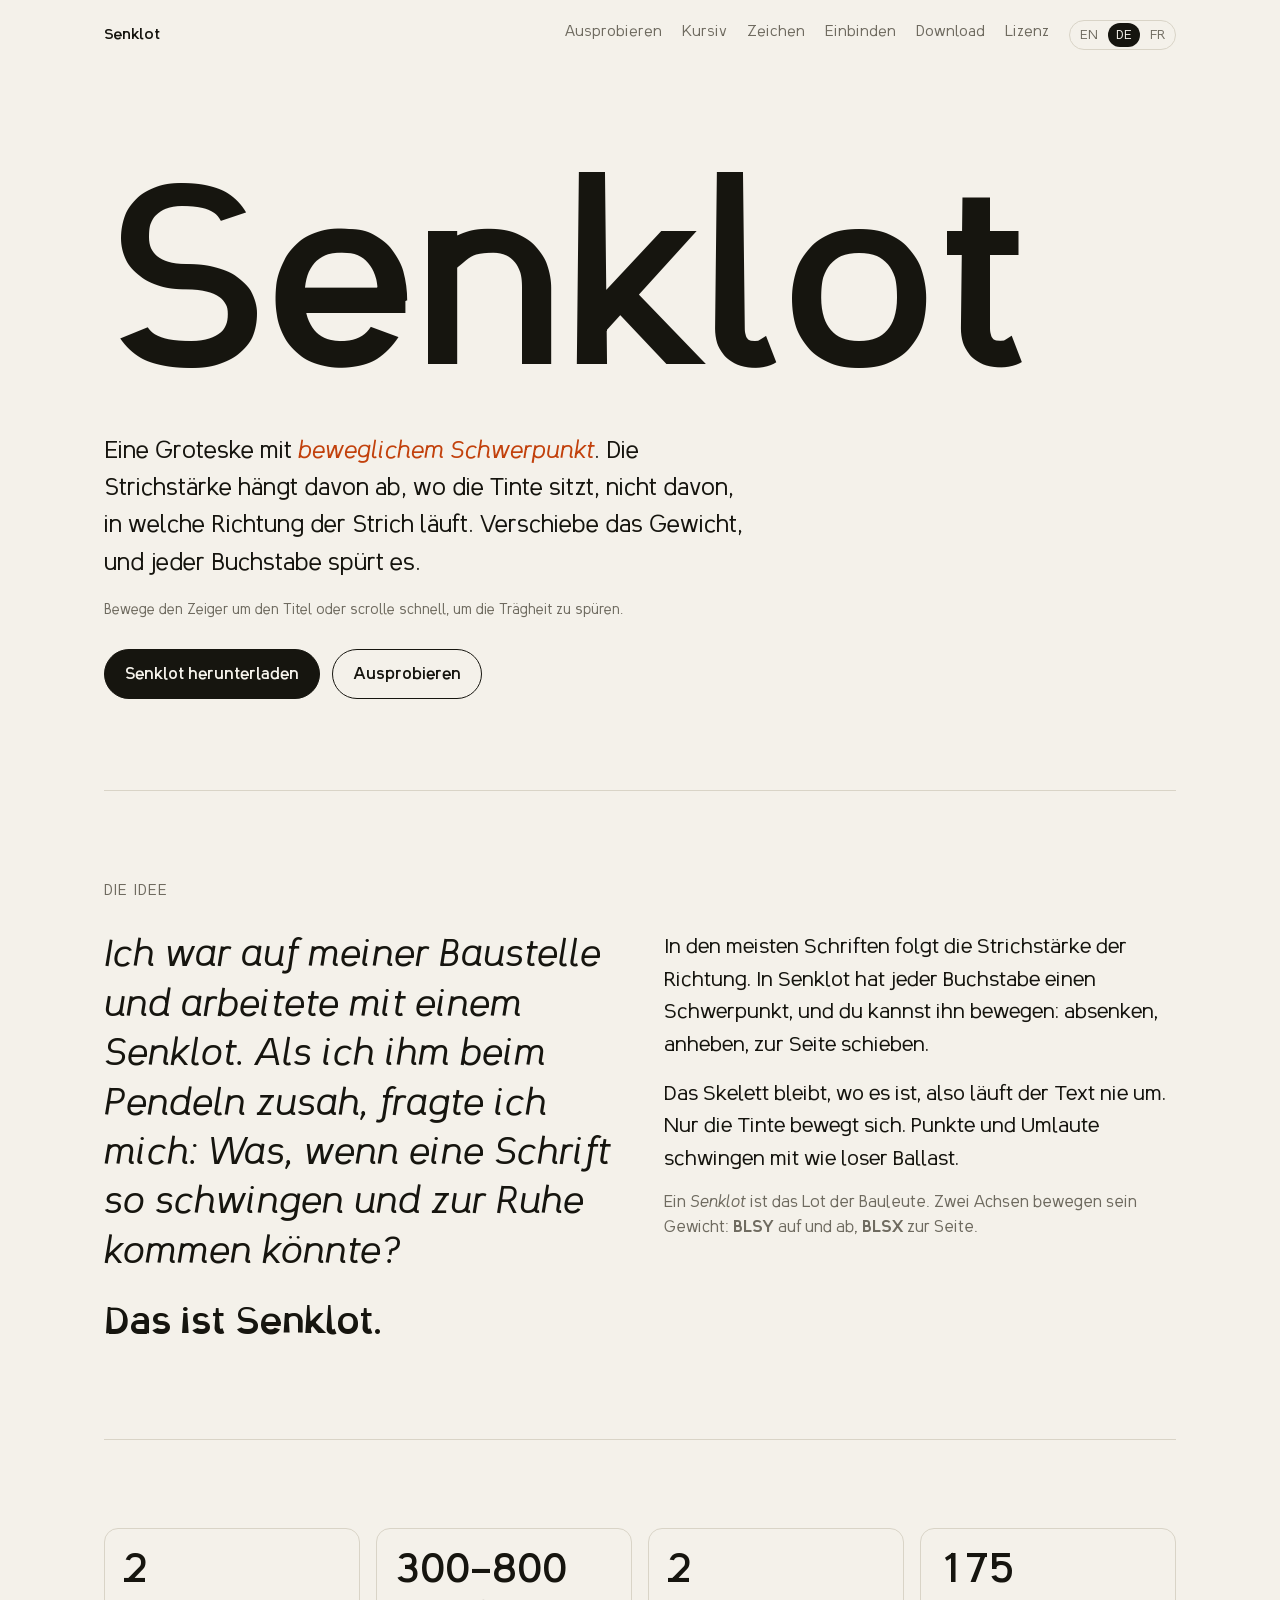
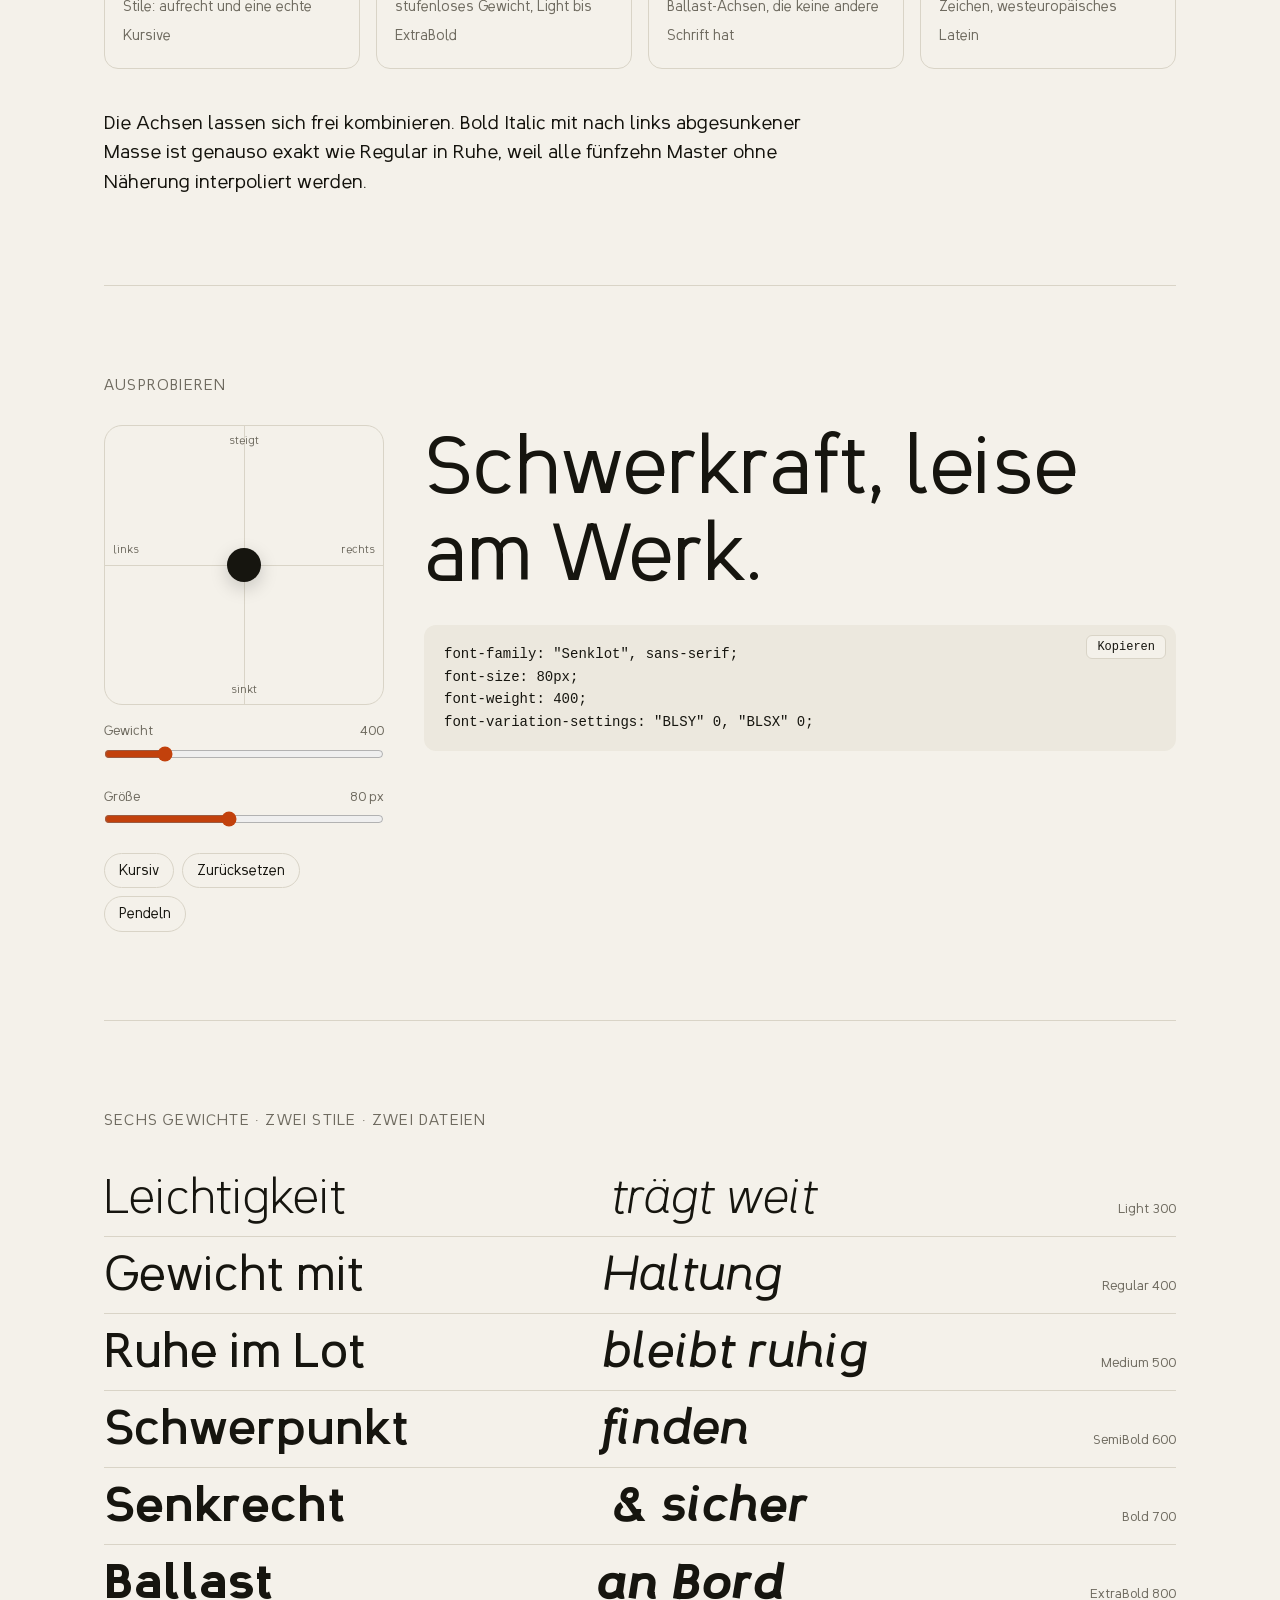
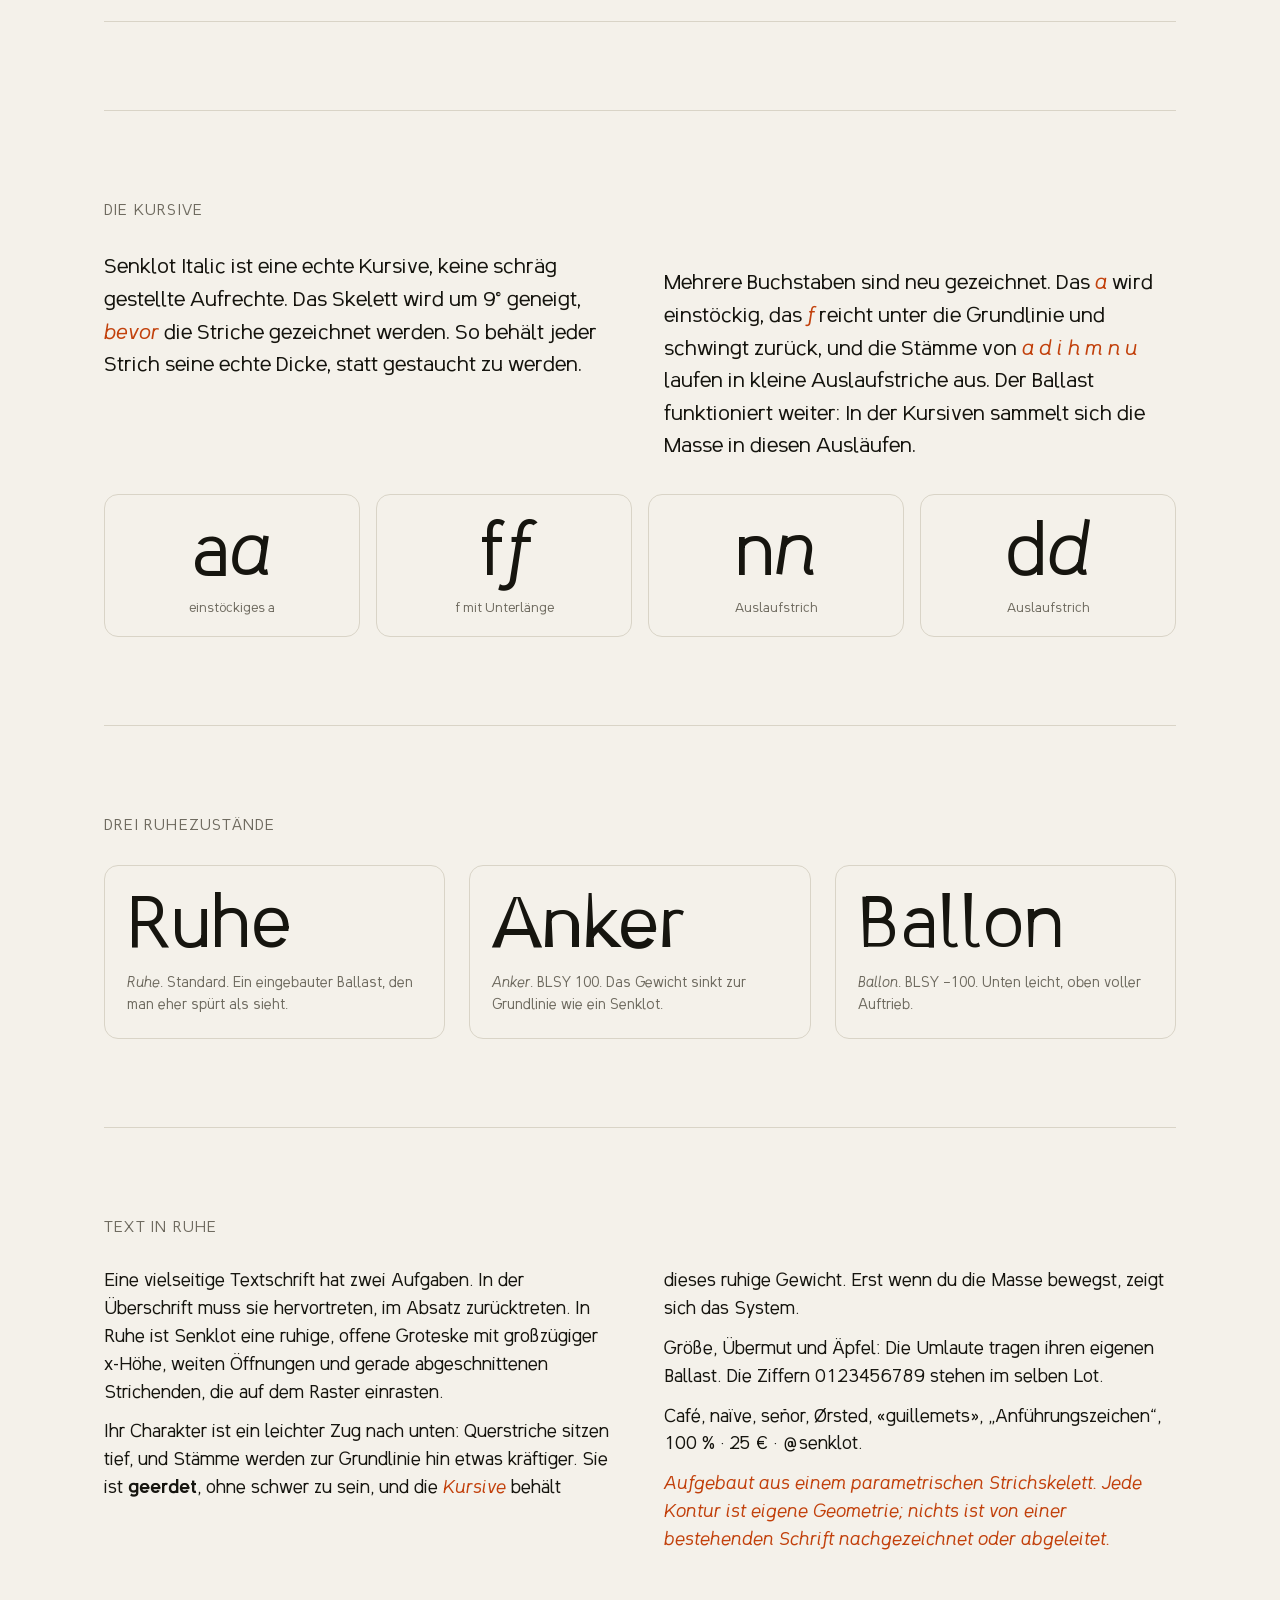
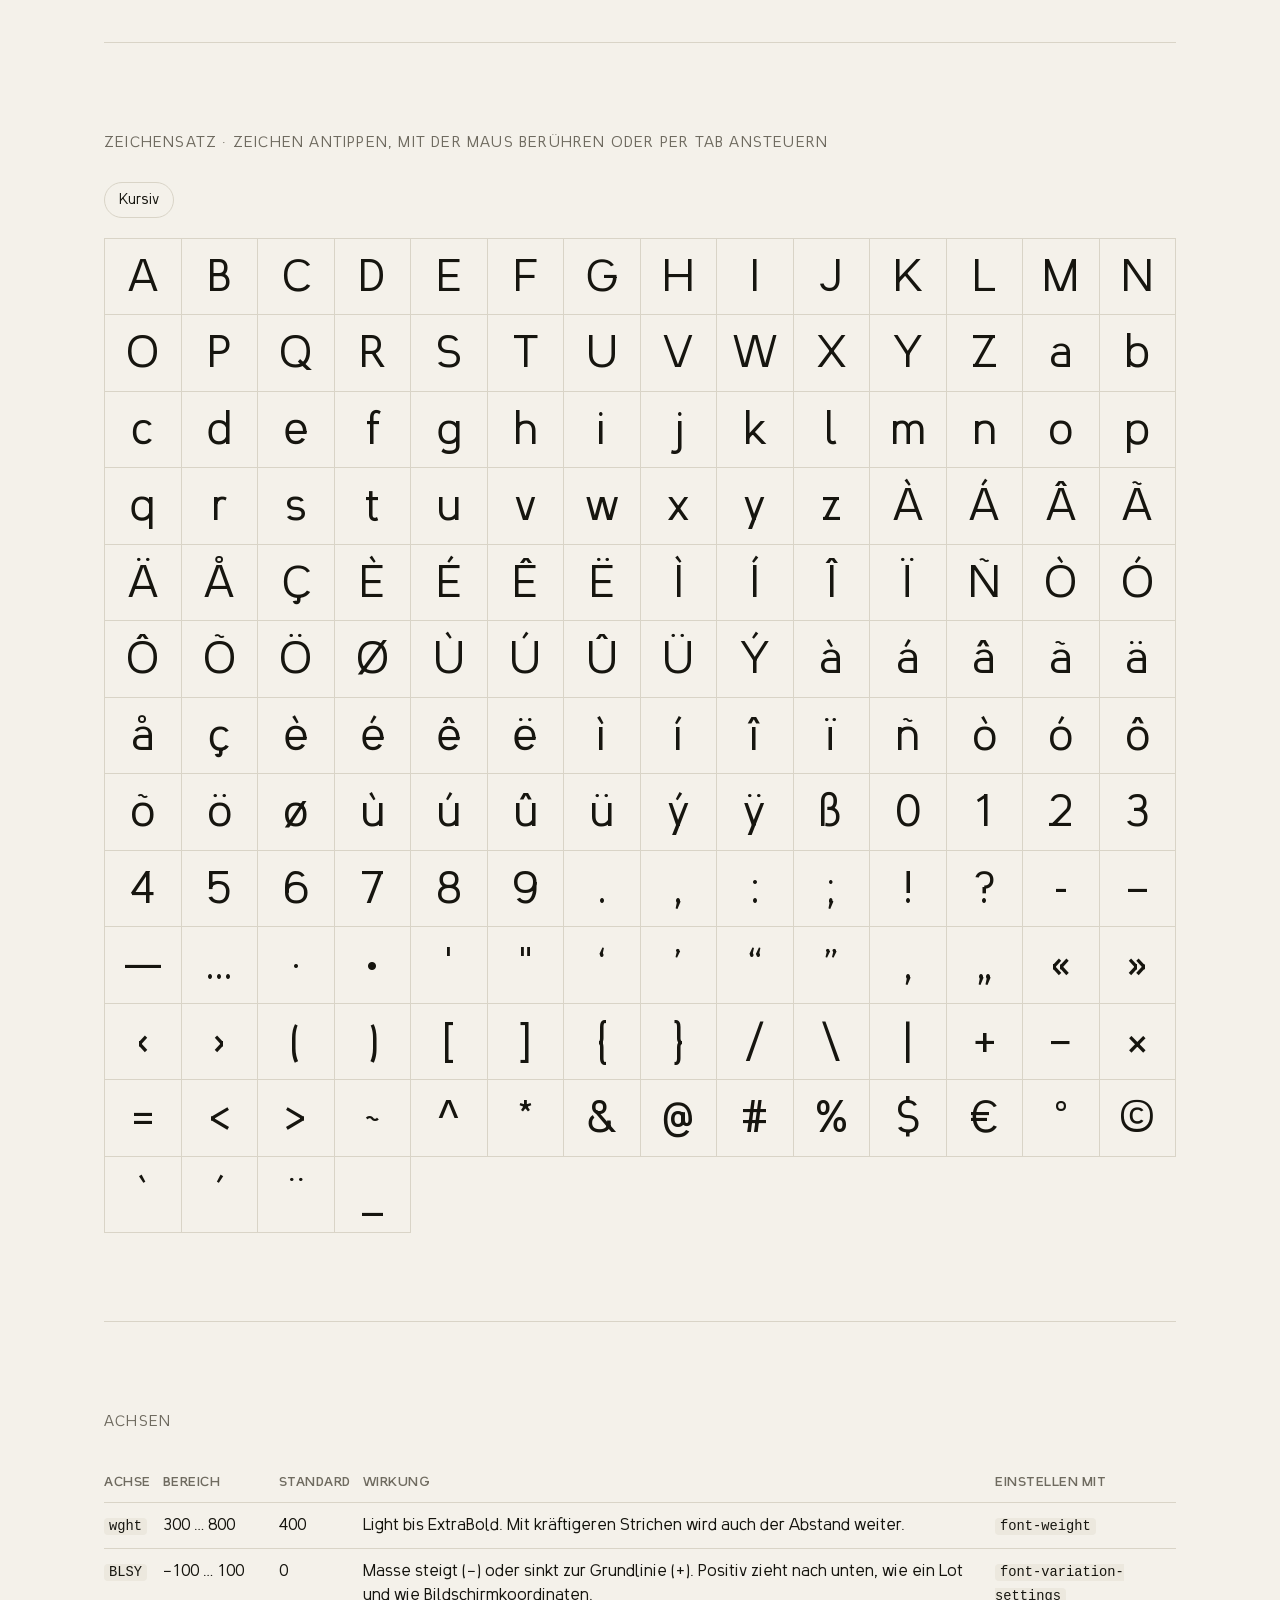
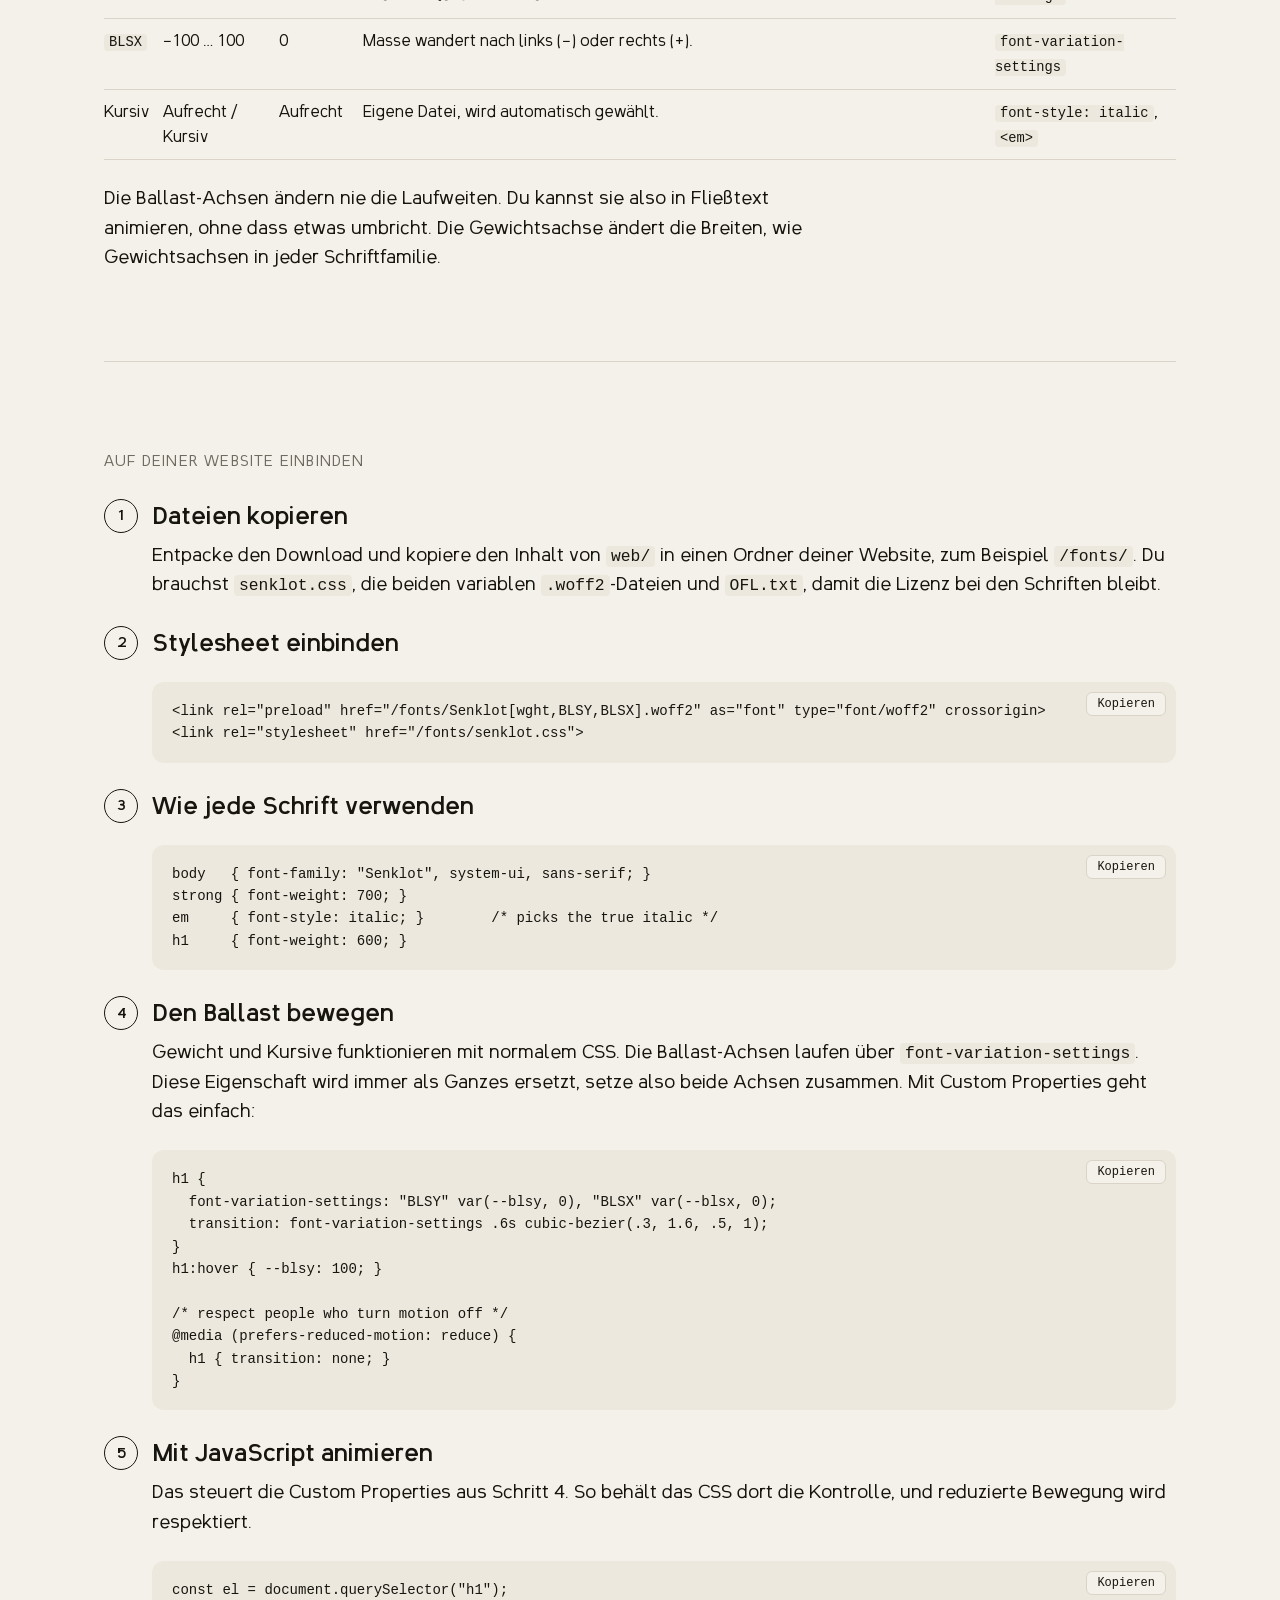
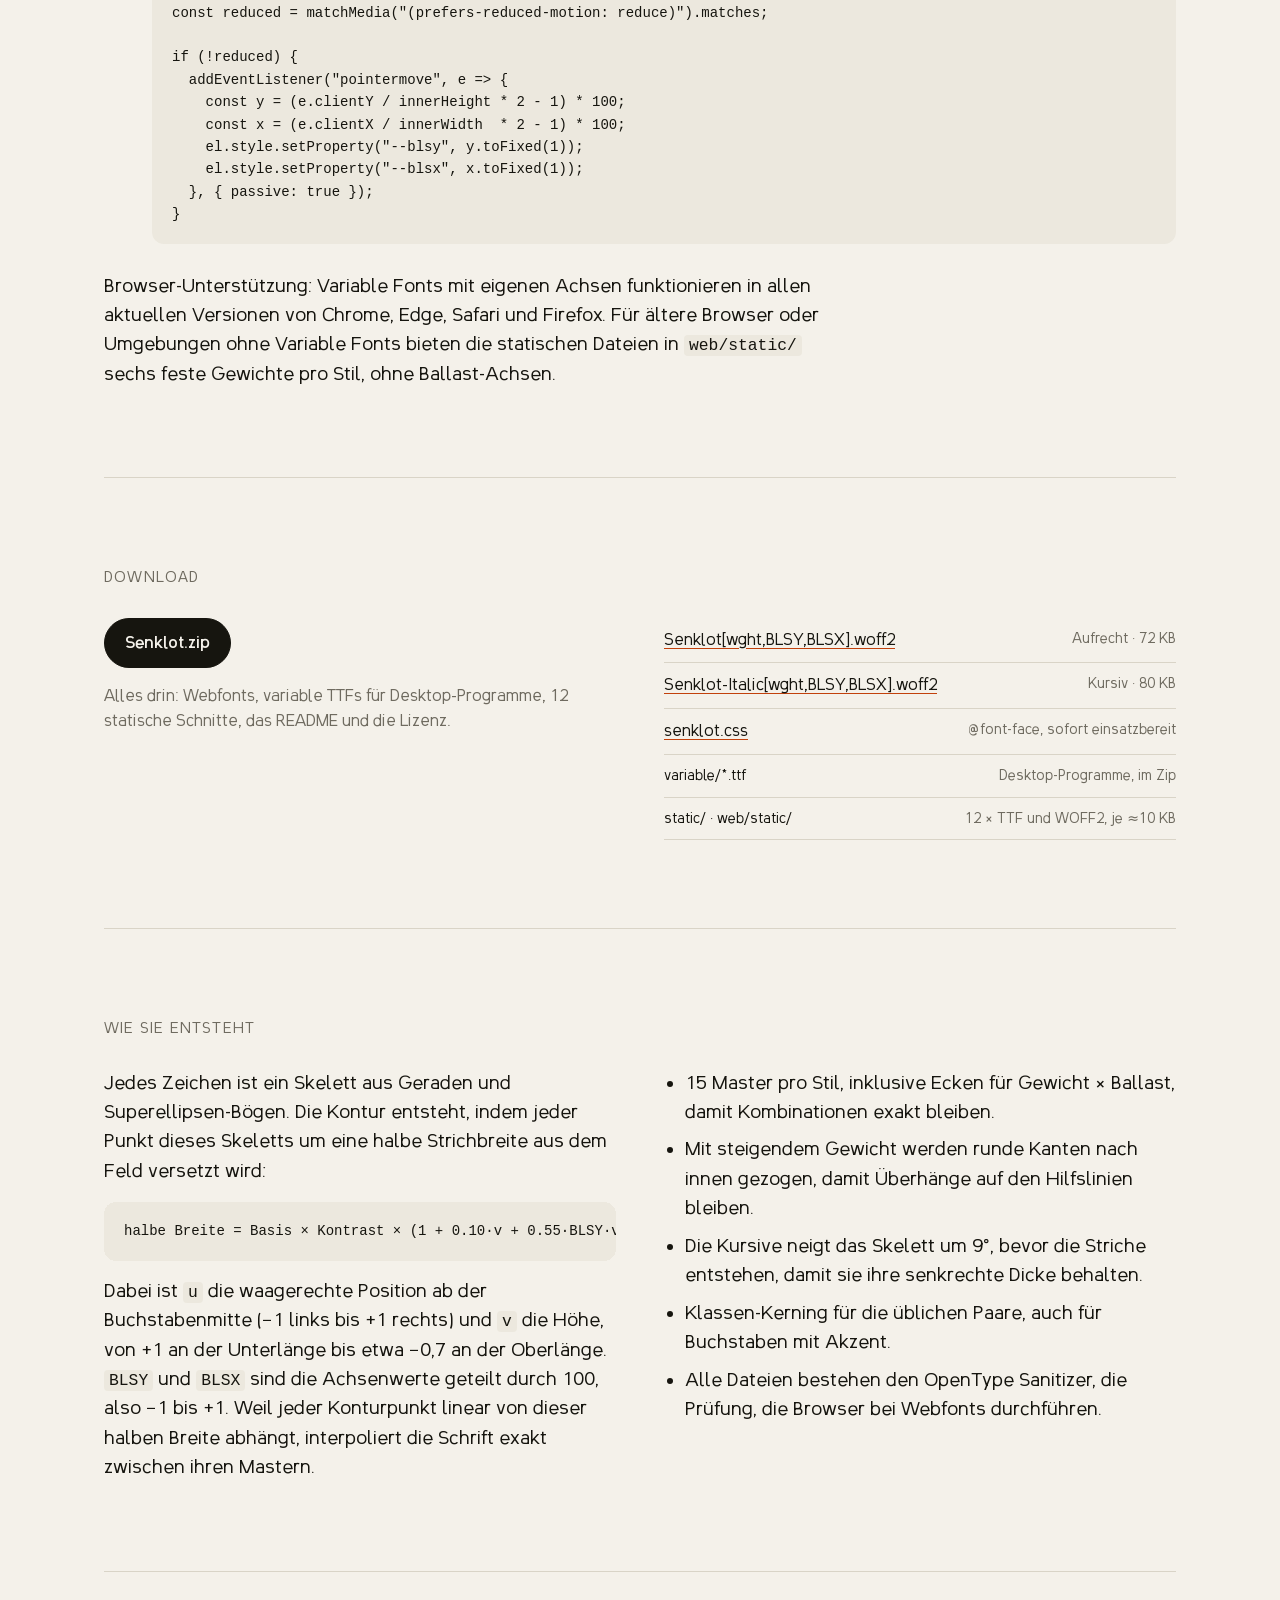
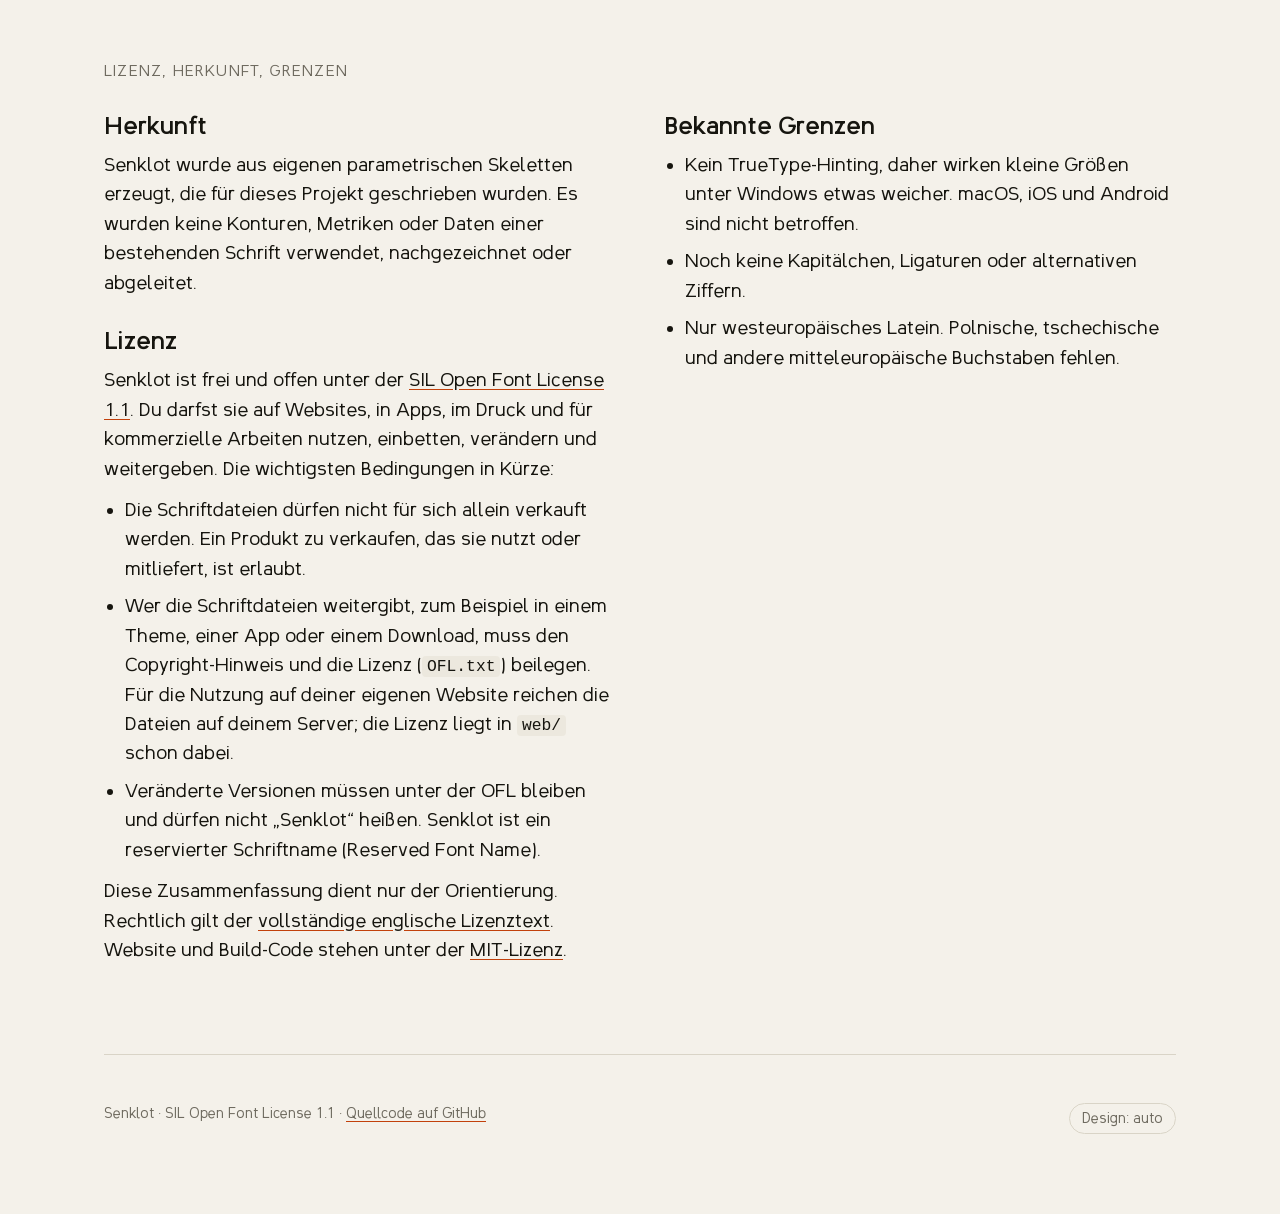
==== docs/de/index.html @ 8319b4cd "Publish the site in German and French; narrow-screen fixes Co-Authored-By: Claude Opus 5.5 <noreply@" ====
<!doctype html>
<html lang="de">
<head>
<meta charset="utf-8">
<meta name="viewport" content="width=device-width, initial-scale=1">
<title>Senklot · eine Schrift mit beweglichem Schwerpunkt</title>
<meta name="description" content="Senklot ist eine eigenständige variable Groteske, deren Strichstärke einem beweglichen Schwerpunkt folgt. Aufrecht und kursiv, 300–800, zwei Ballast-Achsen.">
<meta property="og:title" content="Senklot">
<meta property="og:description" content="Eine Groteske mit beweglichem Schwerpunkt.">
<link rel="alternate" hreflang="en" href="https://paulwilke.github.io/senklot/">
<link rel="alternate" hreflang="de" href="https://paulwilke.github.io/senklot/de/">
<link rel="alternate" hreflang="fr" href="https://paulwilke.github.io/senklot/fr/">
<link rel="alternate" hreflang="x-default" href="https://paulwilke.github.io/senklot/">
<link rel="preload" href="../fonts/Senklot[wght,BLSY,BLSX].woff2" as="font" type="font/woff2" crossorigin>
<link rel="stylesheet" href="../fonts/senklot.css">
<link rel="icon" href="data:image/svg+xml,<svg xmlns='http://www.w3.org/2000/svg' viewBox='0 0 32 32'><rect width='32' height='32' rx='7' fill='%2316150f'/><circle cx='16' cy='22' r='6' fill='%23fb923c'/></svg>">
<style>
:root {
  --bg: #f4f1ea; --ink: #16150f; --muted: #6f6b60; --line: #d9d4c7; --accent: #c2410c; --card: #ece8de;
}
@media (prefers-color-scheme: dark) {
  :root:not([data-theme="light"]) { --bg: #12110e; --ink: #f1ece0; --muted: #9a9588; --line: #2c2a24; --accent: #fb923c; --card: #1b1a16; }
}
:root[data-theme="dark"] { --bg: #12110e; --ink: #f1ece0; --muted: #9a9588; --line: #2c2a24; --accent: #fb923c; --card: #1b1a16; }
* { box-sizing: border-box; margin: 0; }
html { -webkit-text-size-adjust: 100%; scroll-behavior: smooth; }
body {
  background: var(--bg); color: var(--ink);
  font-family: "Senklot", system-ui, sans-serif;
  font-variation-settings: "BLSY" 0, "BLSX" 0;
  font-size: 19px; line-height: 1.55; overflow-x: hidden;
}
a { color: inherit; text-decoration-color: var(--accent); text-underline-offset: 3px; }
.wrap { max-width: 1120px; margin: 0 auto; padding: 0 24px; }
nav.top { display: flex; justify-content: space-between; align-items: center; gap: 16px; padding: 20px 0; font-size: 15px; color: var(--muted); }
nav.top .links { display: flex; gap: 20px; flex-wrap: wrap; }
nav.top a { text-decoration: none; }
nav.top a:hover { color: var(--ink); }
.lang { display: inline-flex; gap: 2px; border: 1px solid var(--line); border-radius: 999px; padding: 2px; }
nav.top .lang a { padding: 2px 8px; border-radius: 999px; font-size: 13px; }
nav.top .lang a[aria-current] { background: var(--ink); color: var(--bg); }
.brand { color: var(--ink); font-weight: 600; }
.hero { min-height: 80vh; display: flex; flex-direction: column; justify-content: center; }
.hero h1 { font-weight: 600; font-size: clamp(76px, 20vw, 290px); line-height: .95; letter-spacing: -0.01em; user-select: none; white-space: nowrap; }
.hero h1 span { display: inline-block; }
em { color: var(--accent); }
.lede { max-width: 640px; font-size: clamp(19px, 2.2vw, 24px); margin-top: 28px; }
.hint { color: var(--muted); font-size: 14px; margin-top: 18px; }
.hint button { font: inherit; color: var(--accent); background: none; border: 0; padding: 0; cursor: pointer; text-decoration: underline; }
.cta { display: flex; gap: 12px; flex-wrap: wrap; margin-top: 28px; }
.btn { display: inline-block; font: inherit; font-size: 16px; font-weight: 600; padding: 12px 20px; border-radius: 999px; border: 1px solid var(--ink); text-decoration: none; cursor: pointer; background: none; color: var(--ink); }
.btn.solid { background: var(--ink); color: var(--bg); }
section { padding: 88px 0; border-top: 1px solid var(--line); }
h2 { font-weight: 400; font-size: 15px; letter-spacing: .08em; text-transform: uppercase; color: var(--muted); margin-bottom: 28px; }
h3 { font-size: 24px; font-weight: 600; margin-bottom: 10px; line-height: 1.25; }
.two { display: grid; grid-template-columns: 1fr 1fr; gap: 48px; align-items: start; }
.two > *, .play > * { min-width: 0; }
.story { font-size: clamp(26px, 3.2vw, 38px) !important; line-height: 1.3; font-style: italic; }
.story-end { font-size: clamp(26px, 3.2vw, 38px) !important; font-weight: 600; font-variation-settings: "BLSY" 100, "BLSX" 0; }
.big p { font-size: 21px; max-width: 540px; }
.big p + p, .prose p + p { margin-top: 16px; }
.prose { max-width: 720px; }

/* playground */
.play { display: grid; grid-template-columns: 280px 1fr; gap: 40px; align-items: start; }
.pad { width: 100%; max-width: 280px; aspect-ratio: 1; border: 1px solid var(--line); border-radius: 18px; position: relative; touch-action: none; cursor: grab;
  background: linear-gradient(var(--line), var(--line)) center/1px 100% no-repeat, linear-gradient(var(--line), var(--line)) center/100% 1px no-repeat; }
.pad .ball { position: absolute; width: 34px; height: 34px; margin: -17px 0 0 -17px; border-radius: 50%; background: var(--ink); left: 50%; top: 50%; box-shadow: 0 6px 18px rgba(0,0,0,.18); pointer-events: none; }
.pad .ax { position: absolute; font-size: 11px; color: var(--muted); pointer-events: none; }
.ctl { margin-top: 16px; max-width: 280px; }
.ctl label { display: flex; justify-content: space-between; font-size: 13px; color: var(--muted); font-variant-numeric: tabular-nums; }
.ctl input[type=range] { width: 100%; accent-color: var(--accent); }
.toggles { display: flex; gap: 8px; margin-top: 16px; flex-wrap: wrap; }
.chip { font: inherit; font-size: 14px; padding: 6px 14px; border-radius: 999px; border: 1px solid var(--line); background: none; color: var(--ink); cursor: pointer; }
.chip[aria-pressed="true"] { background: var(--ink); color: var(--bg); border-color: var(--ink); }
.sample { font-size: clamp(44px, 7vw, 96px); line-height: 1.08; outline: none; overflow-wrap: anywhere; min-height: 2.2em; }
.code { margin-top: 24px; position: relative; }
pre { font: 14px/1.6 ui-monospace, Menlo, Consolas, monospace; background: var(--card); padding: 18px 20px; border-radius: 12px; overflow-x: auto; white-space: pre; }
.copy { position: absolute; top: 10px; right: 10px; font: 12px ui-monospace, Menlo, monospace; padding: 4px 10px; border-radius: 6px; border: 1px solid var(--line); background: var(--bg); color: var(--ink); cursor: pointer; }

/* weights */
.wtable div { font-size: clamp(26px, 4vw, 48px); line-height: 1.25; display: grid; grid-template-columns: 1fr 1fr auto; gap: 24px; align-items: baseline; border-bottom: 1px solid var(--line); padding: 8px 0; }
.wtable small { font-size: 13px; color: var(--muted); font-weight: 400; font-style: normal; white-space: nowrap; }
.wtable span { white-space: nowrap; overflow: hidden; text-overflow: ellipsis; }

/* italic */
.pairs { display: grid; grid-template-columns: repeat(4, 1fr); gap: 16px; margin-top: 32px; }
.pairs figure { border: 1px solid var(--line); border-radius: 14px; padding: 18px; text-align: center; }
.pairs .g { font-size: 72px; line-height: 1.1; }
.pairs figcaption { font-size: 13px; color: var(--muted); margin-top: 6px; }

.states { display: grid; grid-template-columns: repeat(3, 1fr); gap: 24px; }
.states figure { border: 1px solid var(--line); border-radius: 14px; padding: 22px; }
.states .s { font-size: clamp(40px, 6vw, 72px); line-height: 1; }
.states figcaption { color: var(--muted); font-size: 14px; margin-top: 12px; }

.grid { display: grid; grid-template-columns: repeat(auto-fill, minmax(76px, 1fr)); border-left: 1px solid var(--line); border-top: 1px solid var(--line); margin-top: 20px; }
.grid div { aspect-ratio: 1; display: grid; place-items: center; font-size: 44px; border-right: 1px solid var(--line); border-bottom: 1px solid var(--line); transition: font-variation-settings .5s cubic-bezier(.3,1.6,.5,1); }
.grid div:hover, .grid div:focus-visible, .grid div.on { font-variation-settings: "BLSY" 100, "BLSX" 0; }
.grid div:focus-visible { outline: 2px solid var(--accent); outline-offset: -2px; }
.grid.it div { font-style: italic; }

.text { columns: 2; column-gap: 48px; font-size: 18px; }
.text p + p { margin-top: 12px; }

.tscroll { overflow-x: auto; }
td code { overflow-wrap: anywhere; }
table { width: 100%; border-collapse: collapse; font-size: 16px; }
th, td { text-align: left; padding: 10px 12px 10px 0; border-bottom: 1px solid var(--line); vertical-align: top; }
th { font-weight: 600; font-size: 13px; color: var(--muted); letter-spacing: .04em; text-transform: uppercase; }
td code, p code, li code { font: 0.86em ui-monospace, Menlo, monospace; background: var(--card); padding: 1px 5px; border-radius: 4px; }
.steps { counter-reset: s; list-style: none; padding: 0; }
.steps > li { counter-increment: s; position: relative; padding-left: 48px; margin-bottom: 28px; }
.steps > li::before { content: counter(s); position: absolute; left: 0; top: -2px; width: 32px; height: 32px; border-radius: 50%; border: 1px solid var(--ink); display: grid; place-items: center; font-weight: 600; font-size: 15px; }
.steps pre { margin-top: 10px; }
.files { list-style: none; padding: 0; }
.files li { display: flex; justify-content: space-between; gap: 16px; border-bottom: 1px solid var(--line); padding: 10px 0; font-size: 16px; }
.files li span { color: var(--muted); font-size: 14px; text-align: right; }
.files li a { overflow-wrap: anywhere; }
.facts { display: grid; grid-template-columns: repeat(4, 1fr); gap: 16px; margin-bottom: 40px; }
.facts div { border: 1px solid var(--line); border-radius: 14px; padding: 18px; }
.facts b { display: block; font-size: 40px; font-weight: 600; line-height: 1.1; }
.facts span { font-size: 14px; color: var(--muted); }
ul.plain { padding-left: 1.1em; }
ul.plain li + li { margin-top: 8px; }
footer { padding: 48px 0 80px; color: var(--muted); font-size: 14px; border-top: 1px solid var(--line); display: flex; justify-content: space-between; gap: 16px; flex-wrap: wrap; }
.theme { font: inherit; color: inherit; background: none; border: 1px solid var(--line); border-radius: 999px; padding: 4px 12px; cursor: pointer; }

@media (max-width: 860px) {
  .facts, .pairs { grid-template-columns: repeat(2, 1fr); }
}
@media (max-width: 760px) {
  .wrap { padding: 0 16px; }
  nav.top .links > a:not(.keep) { display: none; }
  .two, .play { grid-template-columns: 1fr; }
  .states { grid-template-columns: 1fr; }
  .text { columns: 1; }
  .hero h1 { white-space: normal; }
  .wtable div { grid-template-columns: 1fr auto; }
  .wtable span:nth-child(2) { display: none; }
  section { padding: 64px 0; }
}
</style>
</head>
<body>
<div class="wrap">
  <nav class="top">
    <a class="brand" href="#">Senklot</a>
    <div class="links">
      <a href="#play">Ausprobieren</a>
      <a href="#italic">Kursiv</a>
      <a href="#glyphs">Zeichen</a>
      <a class="keep" href="#use">Einbinden</a>
      <a class="keep" href="#download">Download</a>
      <a href="#about">Lizenz</a>
      <span class="lang"><a href="../" lang="en">EN</a><a href="./" lang="de" aria-current="page">DE</a><a href="../fr/" lang="fr">FR</a></span>
    </div>
  </nav>

  <header class="hero">
    <h1 id="hero" aria-label="Senklot">Senklot</h1>
    <p class="lede">Eine Groteske mit <em>beweglichem Schwerpunkt</em>. Die Strichstärke hängt davon ab, wo die Tinte sitzt, nicht davon, in welche Richtung der Strich läuft. Verschiebe das Gewicht, und jeder Buchstabe spürt es.</p>
    <p class="hint" id="hint">Bewege den Zeiger um den Titel oder scrolle schnell, um die Trägheit zu spüren. <button id="tilt" hidden>Neigung aktivieren</button></p>
    <div class="cta">
      <a class="btn solid" href="../downloads/Senklot.zip" download>Senklot herunterladen</a>
      <a class="btn" href="#play">Ausprobieren</a>
    </div>
  </header>

  <section id="story">
    <h2>Die Idee</h2>
    <div class="two big">
      <div>
        <p class="story">Ich war auf meiner Baustelle und arbeitete mit einem Senklot. Als ich ihm beim Pendeln zusah, fragte ich mich: Was, wenn eine Schrift so schwingen und zur Ruhe kommen könnte?</p>
        <p class="story-end">Das ist Senklot.</p>
      </div>
      <div>
        <p>In den meisten Schriften folgt die Strichstärke der Richtung. In Senklot hat jeder Buchstabe einen Schwerpunkt, und du kannst ihn bewegen: absenken, anheben, zur Seite schieben.</p>
        <p>Das Skelett bleibt, wo es ist, also läuft der Text nie um. Nur die Tinte bewegt sich. Punkte und Umlaute schwingen mit wie loser Ballast.</p>
        <p style="font-size:16px;color:var(--muted)">Ein <i>Senklot</i> ist das Lot der Bauleute. Zwei Achsen bewegen sein Gewicht: <strong>BLSY</strong> auf und ab, <strong>BLSX</strong> zur Seite.</p>
      </div>
    </div>
  </section>

  <section>
    <div class="facts">
      <div><b>2</b><span>Stile: aufrecht und eine echte Kursive</span></div>
      <div><b>300–800</b><span>stufenloses Gewicht, Light bis ExtraBold</span></div>
      <div><b>2</b><span>Ballast-Achsen, die keine andere Schrift hat</span></div>
      <div><b>175</b><span>Zeichen, westeuropäisches Latein</span></div>
    </div>
    <div class="prose"><p>Die Achsen lassen sich frei kombinieren. Bold Italic mit nach links abgesunkener Masse ist genauso exakt wie Regular in Ruhe, weil alle fünfzehn Master ohne Näherung interpoliert werden.</p></div>
  </section>

  <section id="play">
    <h2>Ausprobieren</h2>
    <div class="play">
      <div>
        <div class="pad" id="pad" role="slider" aria-label="Position des Ballasts" tabindex="0" aria-valuetext="BLSY 0, BLSX 0">
          <span class="ax" style="top:6px;left:50%;transform:translateX(-50%)">steigt</span>
          <span class="ax" style="bottom:6px;left:50%;transform:translateX(-50%)">sinkt</span>
          <span class="ax" style="left:8px;top:50%;transform:translateY(-140%)">links</span>
          <span class="ax" style="right:8px;top:50%;transform:translateY(-140%)">rechts</span>
          <div class="ball" id="ball"></div>
        </div>
        <div class="ctl"><label for="w"><span>Gewicht</span><span id="wv">400</span></label><input id="w" type="range" min="300" max="800" value="400"></div>
        <div class="ctl"><label for="sz"><span>Größe</span><span id="szv">80 px</span></label><input id="sz" type="range" min="16" max="160" value="80"></div>
        <div class="toggles">
          <button class="chip" id="it" aria-pressed="false">Kursiv</button>
          <button class="chip" id="reset">Zurücksetzen</button>
          <button class="chip" id="swing">Pendeln</button>
        </div>
      </div>
      <div>
        <div class="sample" id="sample" contenteditable="true" spellcheck="false">Schwerkraft, leise am Werk.</div>
        <div class="code"><pre id="css"></pre><button class="copy" data-copy="css">Kopieren</button></div>
      </div>
    </div>
  </section>

  <section>
    <h2>Sechs Gewichte · zwei Stile · zwei Dateien</h2>
    <div class="wtable">
      <div style="font-weight:300"><span>Leichtigkeit</span><span style="font-style:italic">trägt weit</span><small>Light 300</small></div>
      <div style="font-weight:400"><span>Gewicht mit</span><span style="font-style:italic">Haltung</span><small>Regular 400</small></div>
      <div style="font-weight:500"><span>Ruhe im Lot</span><span style="font-style:italic">bleibt ruhig</span><small>Medium 500</small></div>
      <div style="font-weight:600"><span>Schwerpunkt</span><span style="font-style:italic">finden</span><small>SemiBold 600</small></div>
      <div style="font-weight:700"><span>Senkrecht</span><span style="font-style:italic">&amp; sicher</span><small>Bold 700</small></div>
      <div style="font-weight:800"><span>Ballast</span><span style="font-style:italic">an Bord</span><small>ExtraBold 800</small></div>
    </div>
  </section>

  <section id="italic">
    <h2>Die Kursive</h2>
    <div class="two big">
      <p>Senklot Italic ist eine echte Kursive, keine schräg gestellte Aufrechte. Das Skelett wird um 9° geneigt, <em>bevor</em> die Striche gezeichnet werden. So behält jeder Strich seine echte Dicke, statt gestaucht zu werden.</p>
      <p>Mehrere Buchstaben sind neu gezeichnet. Das <em>a</em> wird einstöckig, das <em>f</em> reicht unter die Grundlinie und schwingt zurück, und die Stämme von <em>a d i h m n u</em> laufen in kleine Auslaufstriche aus. Der Ballast funktioniert weiter: In der Kursiven sammelt sich die Masse in diesen Ausläufen.</p>
    </div>
    <div class="pairs">
      <figure><div class="g">a<i>a</i></div><figcaption>einstöckiges a</figcaption></figure>
      <figure><div class="g">f<i>f</i></div><figcaption>f mit Unterlänge</figcaption></figure>
      <figure><div class="g">n<i>n</i></div><figcaption>Auslaufstrich</figcaption></figure>
      <figure><div class="g">d<i>d</i></div><figcaption>Auslaufstrich</figcaption></figure>
    </div>
  </section>

  <section>
    <h2>Drei Ruhezustände</h2>
    <div class="states">
      <figure><div class="s" style="font-variation-settings:'BLSY' 0,'BLSX' 0">Ruhe</div><figcaption><i>Ruhe</i>. Standard. Ein eingebauter Ballast, den man eher spürt als sieht.</figcaption></figure>
      <figure><div class="s" style="font-variation-settings:'BLSY' 100,'BLSX' 0">Anker</div><figcaption><i>Anker</i>. BLSY 100. Das Gewicht sinkt zur Grundlinie wie ein Senklot.</figcaption></figure>
      <figure><div class="s" style="font-variation-settings:'BLSY' -100,'BLSX' 0">Ballon</div><figcaption><i>Ballon</i>. BLSY −100. Unten leicht, oben voller Auftrieb.</figcaption></figure>
    </div>
  </section>

  <section>
    <h2>Text in Ruhe</h2>
    <div class="text">
      <p>Eine vielseitige Textschrift hat zwei Aufgaben. In der Überschrift muss sie hervortreten, im Absatz zurücktreten. In Ruhe ist Senklot eine ruhige, offene Groteske mit großzügiger x-Höhe, weiten Öffnungen und gerade abgeschnittenen Strichenden, die auf dem Raster einrasten.</p>
      <p>Ihr Charakter ist ein leichter Zug nach unten: Querstriche sitzen tief, und Stämme werden zur Grundlinie hin etwas kräftiger. Sie ist <strong>geerdet</strong>, ohne schwer zu sein, und die <em>Kursive</em> behält dieses ruhige Gewicht. Erst wenn du die Masse bewegst, zeigt sich das System.</p>
      <p>Größe, Übermut und Äpfel: Die Umlaute tragen ihren eigenen Ballast. Die Ziffern 0123456789 stehen im selben Lot.</p>
      <p>Café, naïve, señor, Ørsted, «guillemets», „Anführungszeichen“, 100 % · 25 € · @senklot.</p>
      <p><em>Aufgebaut aus einem parametrischen Strichskelett. Jede Kontur ist eigene Geometrie; nichts ist von einer bestehenden Schrift nachgezeichnet oder abgeleitet.</em></p>
    </div>
  </section>

  <section id="glyphs">
    <h2>Zeichensatz · Zeichen antippen, mit der Maus berühren oder per Tab ansteuern</h2>
    <div class="toggles"><button class="chip" id="gr-it" aria-pressed="false">Kursiv</button></div>
    <div class="grid" id="grid"></div>
  </section>

  <section id="axes">
    <h2>Achsen</h2>
    <div class="tscroll"><table>
      <thead><tr><th>Achse</th><th>Bereich</th><th>Standard</th><th>Wirkung</th><th>Einstellen mit</th></tr></thead>
      <tbody>
        <tr><td><code>wght</code></td><td>300 … 800</td><td>400</td><td>Light bis ExtraBold. Mit kräftigeren Strichen wird auch der Abstand weiter.</td><td><code>font-weight</code></td></tr>
        <tr><td><code>BLSY</code></td><td>−100 … 100</td><td>0</td><td>Masse steigt (−) oder sinkt zur Grundlinie (+). Positiv zieht nach unten, wie ein Lot und wie Bildschirmkoordinaten.</td><td><code>font-variation-settings</code></td></tr>
        <tr><td><code>BLSX</code></td><td>−100 … 100</td><td>0</td><td>Masse wandert nach links (−) oder rechts (+).</td><td><code>font-variation-settings</code></td></tr>
        <tr><td>Kursiv</td><td>Aufrecht / Kursiv</td><td>Aufrecht</td><td>Eigene Datei, wird automatisch gewählt.</td><td><code>font-style: italic</code>, <code>&lt;em&gt;</code></td></tr>
      </tbody>
    </table></div>
    <div class="prose" style="margin-top:24px"><p>Die Ballast-Achsen ändern nie die Laufweiten. Du kannst sie also in Fließtext animieren, ohne dass etwas umbricht. Die Gewichtsachse ändert die Breiten, wie Gewichtsachsen in jeder Schriftfamilie.</p></div>
  </section>

  <section id="use">
    <h2>Auf deiner Website einbinden</h2>
    <ol class="steps">
      <li><h3>Dateien kopieren</h3><p>Entpacke den Download und kopiere den Inhalt von <code>web/</code> in einen Ordner deiner Website, zum Beispiel <code>/fonts/</code>. Du brauchst <code>senklot.css</code>, die beiden variablen <code>.woff2</code>-Dateien und <code>OFL.txt</code>, damit die Lizenz bei den Schriften bleibt.</p></li>
      <li><h3>Stylesheet einbinden</h3>
        <div class="code"><pre id="c1">&lt;link rel="preload" href="/fonts/Senklot[wght,BLSY,BLSX].woff2" as="font" type="font/woff2" crossorigin&gt;
&lt;link rel="stylesheet" href="/fonts/senklot.css"&gt;</pre><button class="copy" data-copy="c1">Kopieren</button></div></li>
      <li><h3>Wie jede Schrift verwenden</h3>
        <div class="code"><pre id="c2">body   { font-family: "Senklot", system-ui, sans-serif; }
strong { font-weight: 700; }
em     { font-style: italic; }        /* picks the true italic */
h1     { font-weight: 600; }</pre><button class="copy" data-copy="c2">Kopieren</button></div></li>
      <li><h3>Den Ballast bewegen</h3>
        <p>Gewicht und Kursive funktionieren mit normalem CSS. Die Ballast-Achsen laufen über <code>font-variation-settings</code>. Diese Eigenschaft wird immer als Ganzes ersetzt, setze also beide Achsen zusammen. Mit Custom Properties geht das einfach:</p>
        <div class="code"><pre id="c3">h1 {
  font-variation-settings: "BLSY" var(--blsy, 0), "BLSX" var(--blsx, 0);
  transition: font-variation-settings .6s cubic-bezier(.3, 1.6, .5, 1);
}
h1:hover { --blsy: 100; }

/* respect people who turn motion off */
@media (prefers-reduced-motion: reduce) {
  h1 { transition: none; }
}</pre><button class="copy" data-copy="c3">Kopieren</button></div></li>
      <li><h3>Mit JavaScript animieren</h3>
        <p>Das steuert die Custom Properties aus Schritt 4. So behält das CSS dort die Kontrolle, und reduzierte Bewegung wird respektiert.</p>
        <div class="code"><pre id="c4">const el = document.querySelector("h1");
const reduced = matchMedia("(prefers-reduced-motion: reduce)").matches;

if (!reduced) {
  addEventListener("pointermove", e =&gt; {
    const y = (e.clientY / innerHeight * 2 - 1) * 100;
    const x = (e.clientX / innerWidth  * 2 - 1) * 100;
    el.style.setProperty("--blsy", y.toFixed(1));
    el.style.setProperty("--blsx", x.toFixed(1));
  }, { passive: true });
}</pre><button class="copy" data-copy="c4">Kopieren</button></div></li>
    </ol>
    <div class="prose"><p>Browser-Unterstützung: Variable Fonts mit eigenen Achsen funktionieren in allen aktuellen Versionen von Chrome, Edge, Safari und Firefox. Für ältere Browser oder Umgebungen ohne Variable Fonts bieten die statischen Dateien in <code>web/static/</code> sechs feste Gewichte pro Stil, ohne Ballast-Achsen.</p></div>
  </section>

  <section id="download">
    <h2>Download</h2>
    <div class="two">
      <div>
        <a class="btn solid" href="../downloads/Senklot.zip" download>Senklot.zip</a>
        <p style="margin-top:16px;font-size:16px;color:var(--muted)">Alles drin: Webfonts, variable TTFs für Desktop-Programme, 12 statische Schnitte, das README und die Lizenz.</p>
      </div>
      <ul class="files">
        <li><a href="../fonts/Senklot[wght,BLSY,BLSX].woff2" download>Senklot[wght,BLSY,BLSX].woff2</a><span>Aufrecht · 72 KB</span></li>
        <li><a href="../fonts/Senklot-Italic[wght,BLSY,BLSX].woff2" download>Senklot-Italic[wght,BLSY,BLSX].woff2</a><span>Kursiv · 80 KB</span></li>
        <li><a href="../fonts/senklot.css" download>senklot.css</a><span>@font-face, sofort einsatzbereit</span></li>
        <li><span style="color:inherit">variable/*.ttf</span><span>Desktop-Programme, im Zip</span></li>
        <li><span style="color:inherit">static/ · web/static/</span><span>12 × TTF und WOFF2, je ≈10 KB</span></li>
      </ul>
    </div>
  </section>

  <section id="how">
    <h2>Wie sie entsteht</h2>
    <div class="two">
      <div class="prose">
        <p>Jedes Zeichen ist ein Skelett aus Geraden und Superellipsen-Bögen. Die Kontur entsteht, indem jeder Punkt dieses Skeletts um eine halbe Strichbreite aus dem Feld versetzt wird:</p>
        <pre style="margin:16px 0">halbe Breite = Basis × Kontrast × (1 + 0.10·v + 0.55·BLSY·v + 0.40·BLSX·u)</pre>
        <p>Dabei ist <code>u</code> die waagerechte Position ab der Buchstabenmitte (−1 links bis +1 rechts) und <code>v</code> die Höhe, von +1 an der Unterlänge bis etwa −0,7 an der Oberlänge. <code>BLSY</code> und <code>BLSX</code> sind die Achsenwerte geteilt durch 100, also −1 bis +1. Weil jeder Konturpunkt linear von dieser halben Breite abhängt, interpoliert die Schrift exakt zwischen ihren Mastern.</p>
      </div>
      <ul class="plain">
        <li>15 Master pro Stil, inklusive Ecken für Gewicht × Ballast, damit Kombinationen exakt bleiben.</li>
        <li>Mit steigendem Gewicht werden runde Kanten nach innen gezogen, damit Überhänge auf den Hilfslinien bleiben.</li>
        <li>Die Kursive neigt das Skelett um 9°, bevor die Striche entstehen, damit sie ihre senkrechte Dicke behalten.</li>
        <li>Klassen-Kerning für die üblichen Paare, auch für Buchstaben mit Akzent.</li>
        <li>Alle Dateien bestehen den OpenType Sanitizer, die Prüfung, die Browser bei Webfonts durchführen.</li>
      </ul>
    </div>
  </section>

  <section id="about">
    <h2>Lizenz, Herkunft, Grenzen</h2>
    <div class="two">
      <div class="prose">
        <h3>Herkunft</h3>
        <p>Senklot wurde aus eigenen parametrischen Skeletten erzeugt, die für dieses Projekt geschrieben wurden. Es wurden keine Konturen, Metriken oder Daten einer bestehenden Schrift verwendet, nachgezeichnet oder abgeleitet.</p>
        <h3 style="margin-top:28px">Lizenz</h3>
        <p>Senklot ist frei und offen unter der <a href="https://openfontlicense.org">SIL Open Font License 1.1</a>. Du darfst sie auf Websites, in Apps, im Druck und für kommerzielle Arbeiten nutzen, einbetten, verändern und weitergeben. Die wichtigsten Bedingungen in Kürze:</p>
        <ul class="plain" style="margin-top:12px">
          <li>Die Schriftdateien dürfen nicht für sich allein verkauft werden. Ein Produkt zu verkaufen, das sie nutzt oder mitliefert, ist erlaubt.</li>
          <li>Wer die Schriftdateien weitergibt, zum Beispiel in einem Theme, einer App oder einem Download, muss den Copyright-Hinweis und die Lizenz (<code>OFL.txt</code>) beilegen. Für die Nutzung auf deiner eigenen Website reichen die Dateien auf deinem Server; die Lizenz liegt in <code>web/</code> schon dabei.</li>
          <li>Veränderte Versionen müssen unter der OFL bleiben und dürfen nicht „Senklot“ heißen. Senklot ist ein reservierter Schriftname (Reserved Font Name).</li>
        </ul>
        <p style="margin-top:12px">Diese Zusammenfassung dient nur der Orientierung. Rechtlich gilt der <a href="https://github.com/paulwilke/senklot/blob/main/OFL.txt">vollständige englische Lizenztext</a>. Website und Build-Code stehen unter der <a href="https://github.com/paulwilke/senklot/blob/main/src/LICENSE.txt">MIT-Lizenz</a>.</p>
      </div>
      <div class="prose">
        <h3>Bekannte Grenzen</h3>
        <ul class="plain">
          <li>Kein TrueType-Hinting, daher wirken kleine Größen unter Windows etwas weicher. macOS, iOS und Android sind nicht betroffen.</li>
          <li>Noch keine Kapitälchen, Ligaturen oder alternativen Ziffern.</li>
          <li>Nur westeuropäisches Latein. Polnische, tschechische und andere mitteleuropäische Buchstaben fehlen.</li>
        </ul>
      </div>
    </div>
  </section>

  <footer>
    <span>Senklot · SIL Open Font License 1.1 · <a href="https://github.com/paulwilke/senklot">Quellcode auf GitHub</a></span>
    <button class="theme" id="theme">Design: auto</button>
  </footer>
</div>

<script>
(() => {
  const $ = id => document.getElementById(id);
  const T = { copy: 'Kopieren', copied: 'Kopiert', select: 'Markieren & kopieren', theme: 'Design', auto: 'auto', light: 'hell', dark: 'dunkel', reduced: 'Reduzierte Bewegung ist aktiv, deshalb bleibt die Überschrift ruhig. Probiere es weiter unten aus.' };
  const reduce = matchMedia('(prefers-reduced-motion: reduce)').matches;
  const fvs = (y, x) => `"BLSY" ${y.toFixed(1)}, "BLSX" ${x.toFixed(1)}`;
  const clamp = (v, a, b) => Math.max(a, Math.min(b, v));

  // ---- hero: per-letter damped springs ----
  const hero = $('hero');
  const letters = [...hero.textContent].map(ch => {
    const s = document.createElement('span'); s.textContent = ch; s.setAttribute('aria-hidden', 'true'); return s;
  });
  hero.textContent = ''; letters.forEach(s => hero.appendChild(s));
  const st = letters.map(() => ({ y: 0, x: 0, vy: 0, vx: 0 }));
  let px = null, py = null, impulse = 0, tilt = null, heroVisible = true;
  addEventListener('pointermove', e => { px = e.clientX; py = e.clientY; }, { passive: true });
  document.addEventListener('pointerleave', () => { px = py = null; });
  let lastY = scrollY;
  addEventListener('scroll', () => { const d = scrollY - lastY; lastY = scrollY; impulse += clamp(d, -80, 80) * 9; }, { passive: true });
  new IntersectionObserver(es => { heroVisible = es[0].isIntersecting; }).observe(hero);

  const K = 120, C = 14;
  let last = performance.now();
  function frame(t) {
    const dt = Math.min(0.033, (t - last) / 1000); last = t;
    if (heroVisible) letters.forEach((el, i) => {
      const s = st[i];
      let ty = 0, tx = 0;
      if (tilt) { ty = tilt.y; tx = tilt.x; }
      else if (px !== null) {
        const r = el.getBoundingClientRect();
        const cx = r.left + r.width / 2, cy = r.top + r.height / 2;
        const near = Math.exp(-Math.hypot(px - cx, py - cy) / 700);
        ty = clamp((py - cy) / (r.height * 0.7), -1, 1) * 100 * near;
        tx = clamp((px - cx) / (r.width * 1.2), -1, 1) * 100 * near;
      }
      s.vy += (K * (ty - s.y) - C * s.vy) * dt - impulse * dt * (1 - i * 0.06);
      s.vx += (K * (tx - s.x) - C * s.vx) * dt;
      s.y = clamp(s.y + s.vy * dt, -100, 100);
      s.x = clamp(s.x + s.vx * dt, -100, 100);
      el.style.fontVariationSettings = fvs(s.y, s.x);
    });
    impulse *= 0.5;
    requestAnimationFrame(frame);
  }
  if (!reduce) requestAnimationFrame(frame);
  else $('hint').textContent = T.reduced;

  const tb = $('tilt');
  if (!reduce && 'DeviceOrientationEvent' in window && matchMedia('(pointer: coarse)').matches) {
    tb.hidden = false;
    tb.onclick = async () => {
      try { if (DeviceOrientationEvent.requestPermission) await DeviceOrientationEvent.requestPermission(); } catch (e) {}
      addEventListener('deviceorientation', e => {
        tilt = { x: clamp((e.gamma || 0) / 35, -1, 1) * 100, y: clamp(((e.beta || 45) - 45) / 35, -1, 1) * 100 };
      });
      tb.hidden = true;
    };
  }

  // ---- playground ----
  const P = { y: 0, x: 0, w: 400, size: 80, italic: false };
  const pad = $('pad'), ball = $('ball'), sample = $('sample'), css = $('css');
  function render() {
    ball.style.left = (P.x / 200 + 0.5) * 100 + '%';
    ball.style.top = (P.y / 200 + 0.5) * 100 + '%';
    sample.style.fontVariationSettings = fvs(P.y, P.x);
    sample.style.fontWeight = P.w;
    sample.style.fontStyle = P.italic ? 'italic' : 'normal';
    sample.style.fontSize = P.size + 'px';
    $('wv').textContent = P.w; $('szv').textContent = P.size + ' px';
    $('it').setAttribute('aria-pressed', P.italic);
    const Y = Math.round(P.y), X = Math.round(P.x);
    pad.setAttribute('aria-valuetext', `BLSY ${Y}, BLSX ${X}`);
    css.textContent = `font-family: "Senklot", sans-serif;\nfont-size: ${P.size}px;\nfont-weight: ${P.w};\n` +
      (P.italic ? 'font-style: italic;\n' : '') + `font-variation-settings: "BLSY" ${Y}, "BLSX" ${X};`;
  }
  function setPad(cx, cy) {
    const r = pad.getBoundingClientRect();
    P.x = (clamp((cx - r.left) / r.width, 0, 1) * 2 - 1) * 100;
    P.y = (clamp((cy - r.top) / r.height, 0, 1) * 2 - 1) * 100;
    render();
  }
  let drag = false, swinging = false;
  pad.addEventListener('pointerdown', e => { drag = true; swinging = false; pad.setPointerCapture(e.pointerId); setPad(e.clientX, e.clientY); });
  pad.addEventListener('pointermove', e => drag && setPad(e.clientX, e.clientY));
  pad.addEventListener('pointerup', () => drag = false);
  pad.addEventListener('keydown', e => {
    const d = e.shiftKey ? 25 : 5, k = e.key;
    if (k === 'ArrowUp') P.y -= d; else if (k === 'ArrowDown') P.y += d;
    else if (k === 'ArrowLeft') P.x -= d; else if (k === 'ArrowRight') P.x += d; else return;
    e.preventDefault(); P.y = clamp(P.y, -100, 100); P.x = clamp(P.x, -100, 100); render();
  });
  $('w').addEventListener('input', e => { P.w = +e.target.value; render(); });
  $('sz').addEventListener('input', e => { P.size = +e.target.value; render(); });
  $('it').onclick = () => { P.italic = !P.italic; render(); };
  $('reset').onclick = () => { swinging = false; Object.assign(P, { y: 0, x: 0, w: 400 }); $('w').value = 400; render(); };
  $('swing').onclick = () => {
    swinging = !swinging; $('swing').setAttribute('aria-pressed', swinging);
    const t0 = performance.now();
    const step = t => {
      if (!swinging) { $('swing').setAttribute('aria-pressed', false); return; }
      const s = (t - t0) / 1000;
      P.y = Math.sin(s * 1.6) * 90; P.x = Math.sin(s * 1.1 + 1) * 70; render();
      requestAnimationFrame(step);
    };
    requestAnimationFrame(step);
  };
  if (innerWidth < 760) { P.size = 56; $('sz').value = 56; }
  render();

  // ---- glyph grid ----
  const chars = 'ABCDEFGHIJKLMNOPQRSTUVWXYZabcdefghijklmnopqrstuvwxyzÀÁÂÃÄÅÇÈÉÊËÌÍÎÏÑÒÓÔÕÖØÙÚÛÜÝàáâãäåçèéêëìíîïñòóôõöøùúûüýÿß0123456789.,:;!?-–—…·•\'"‘’“”‚„«»‹›()[]{}/\\|+−×=<>~^*&@#%$€°©`´¨_';
  const grid = $('grid');
  for (const c of chars) {
    const d = document.createElement('div'); d.textContent = c; d.tabIndex = 0;
    d.setAttribute('role', 'button'); d.setAttribute('aria-pressed', 'false');
    const toggle = () => d.setAttribute('aria-pressed', d.classList.toggle('on'));
    d.onclick = toggle;
    d.onkeydown = e => { if (e.key === 'Enter' || e.key === ' ') { e.preventDefault(); toggle(); } };
    grid.appendChild(d);
  }
  $('gr-it').onclick = e => { const on = grid.classList.toggle('it'); e.target.setAttribute('aria-pressed', on); };

  // ---- copy buttons ----
  document.querySelectorAll('.copy').forEach(b => b.onclick = async () => {
    try { await navigator.clipboard.writeText($(b.dataset.copy).textContent); b.textContent = T.copied; }
    catch (e) { b.textContent = T.select; }
    setTimeout(() => b.textContent = T.copy, 1500);
  });

  // ---- theme ----
  const root = document.documentElement, tbtn = $('theme');
  const modes = ['auto', 'light', 'dark'];
  let mode = 'auto';
  try { mode = localStorage.getItem('senklot-theme') || 'auto'; } catch (e) {}
  const applyTheme = () => { if (mode === 'auto') root.removeAttribute('data-theme'); else root.dataset.theme = mode; tbtn.textContent = T.theme + ': ' + T[mode]; };
  tbtn.onclick = () => { mode = modes[(modes.indexOf(mode) + 1) % 3]; try { localStorage.setItem('senklot-theme', mode); } catch (e) {} applyTheme(); };
  applyTheme();
})();
</script>
</body>
</html>
---- docs/fonts/senklot.css ----
/* Senklot: drop this file and both .woff2 files next to it into your site.
   Copyright 2026 The Senklot Project Authors, with Reserved Font Name "Senklot". SIL Open Font License 1.1 (https://openfontlicense.org) */
@font-face {
  font-family: "Senklot";
  src: url("Senklot[wght,BLSY,BLSX].woff2") format("woff2-variations"),
       url("Senklot[wght,BLSY,BLSX].woff2") format("woff2");
  font-weight: 300 800;
  font-style: normal;
  font-display: swap;
}
@font-face {
  font-family: "Senklot";
  src: url("Senklot-Italic[wght,BLSY,BLSX].woff2") format("woff2-variations"),
       url("Senklot-Italic[wght,BLSY,BLSX].woff2") format("woff2");
  font-weight: 300 800;
  font-style: italic;
  font-display: swap;
}

/* Optional helpers for the ballast axes.
   BLSY: -100 (mass rises) … 100 (mass sinks)   BLSX: -100 (left) … 100 (right) */
:root { --blsy: 0; --blsx: 0; }
.senklot-ballast {
  font-variation-settings: "BLSY" var(--blsy), "BLSX" var(--blsx);
}
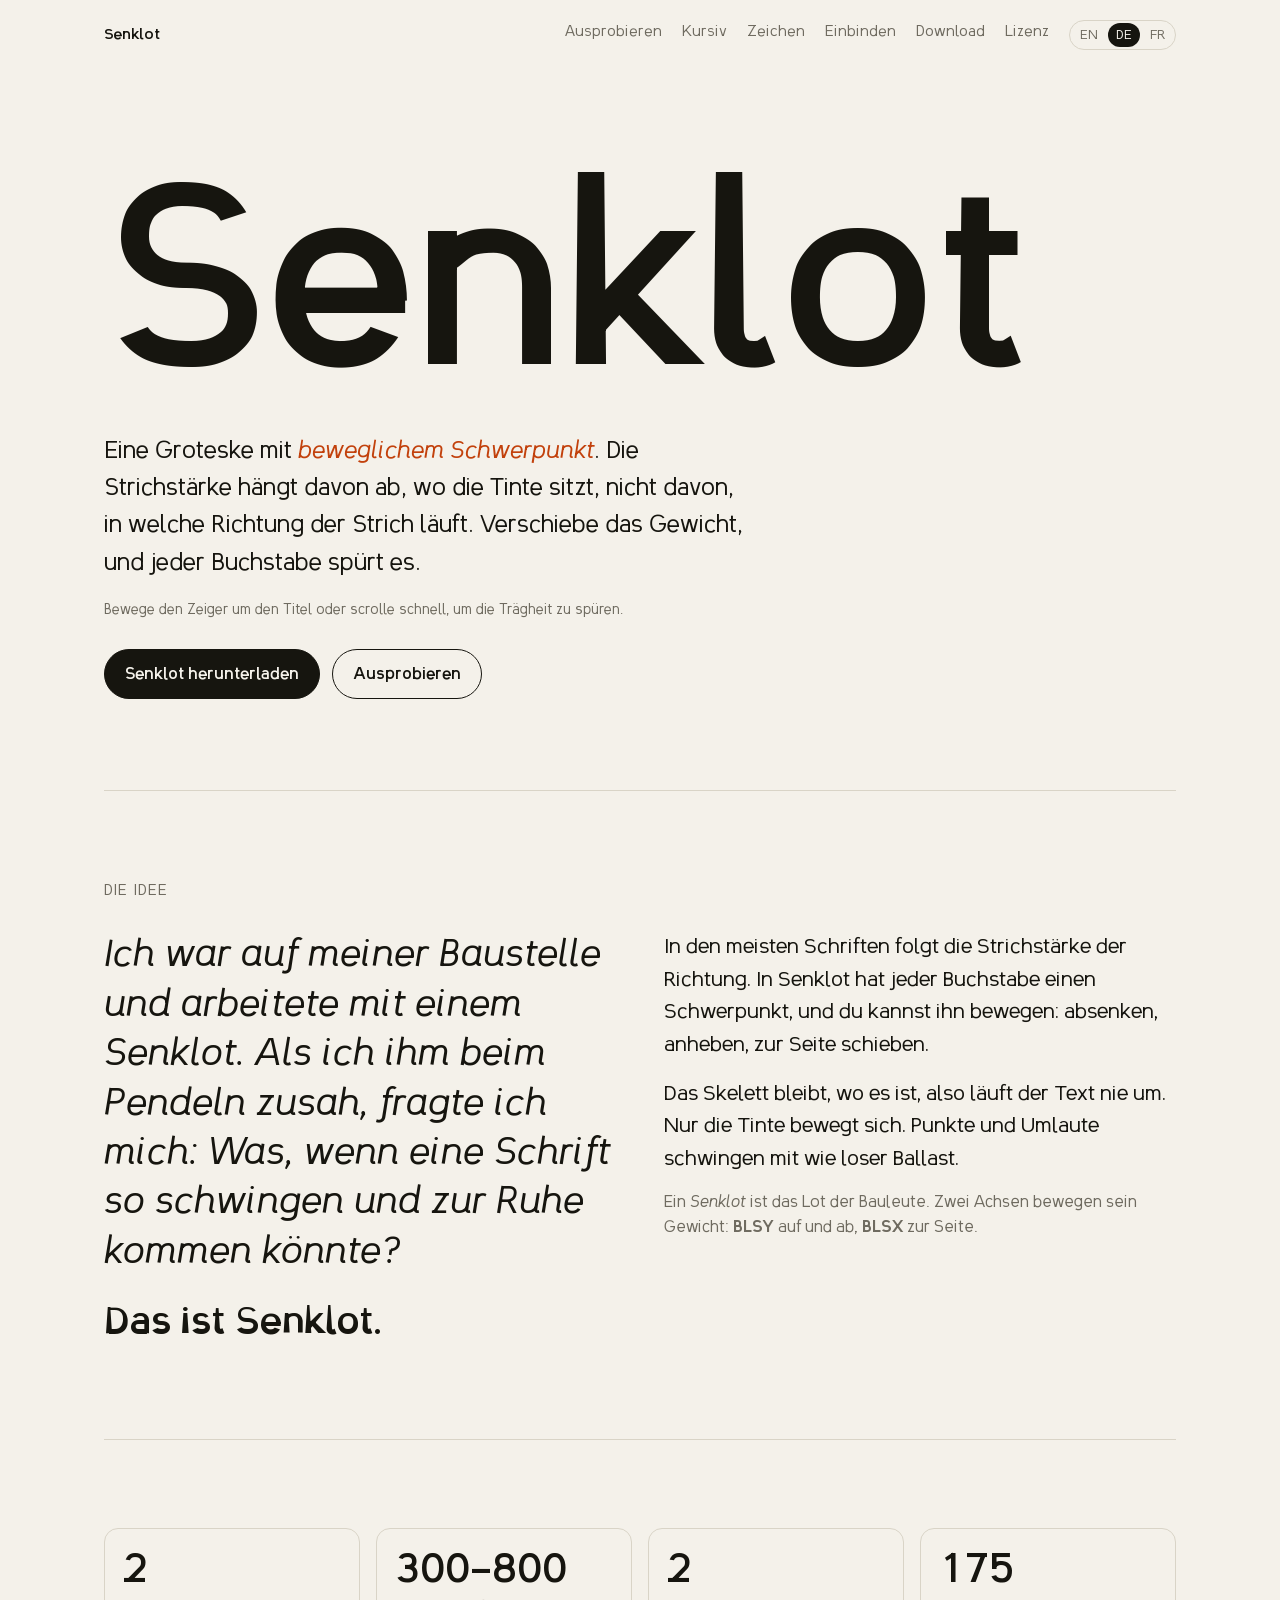
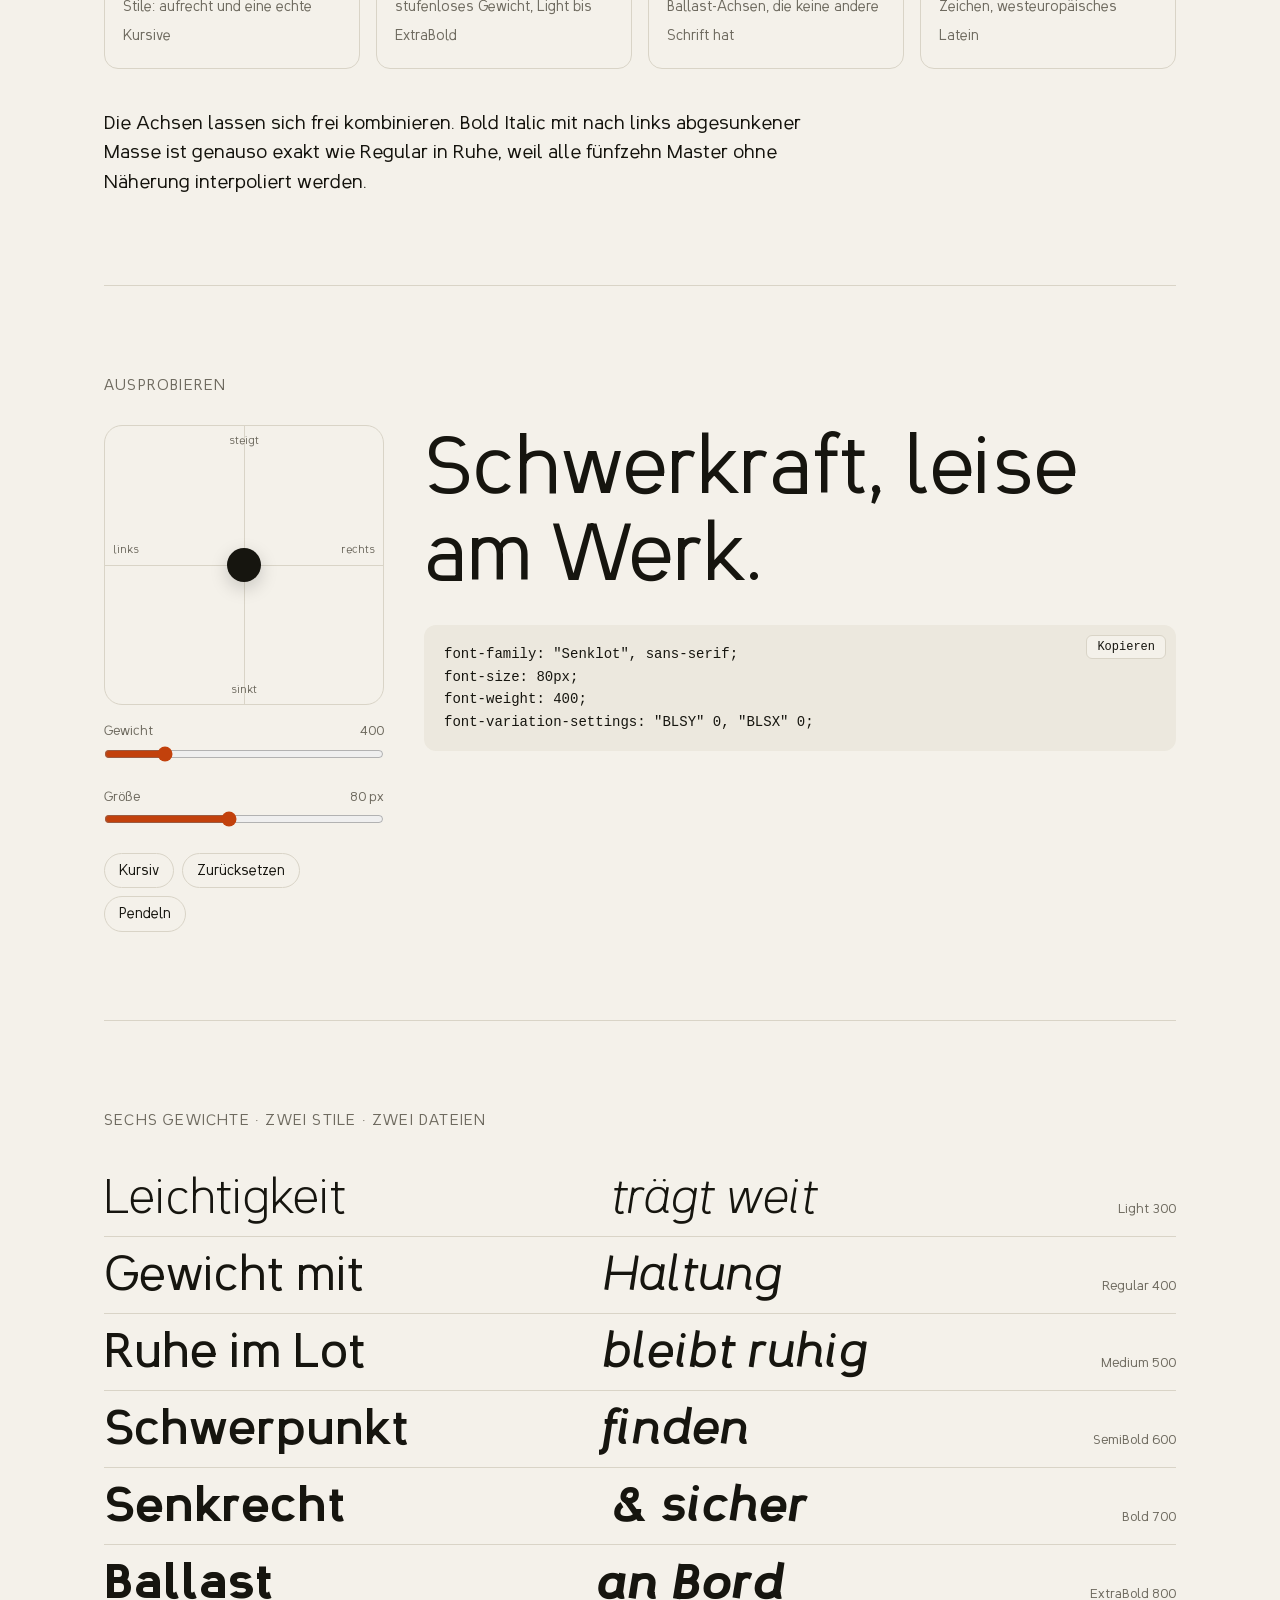
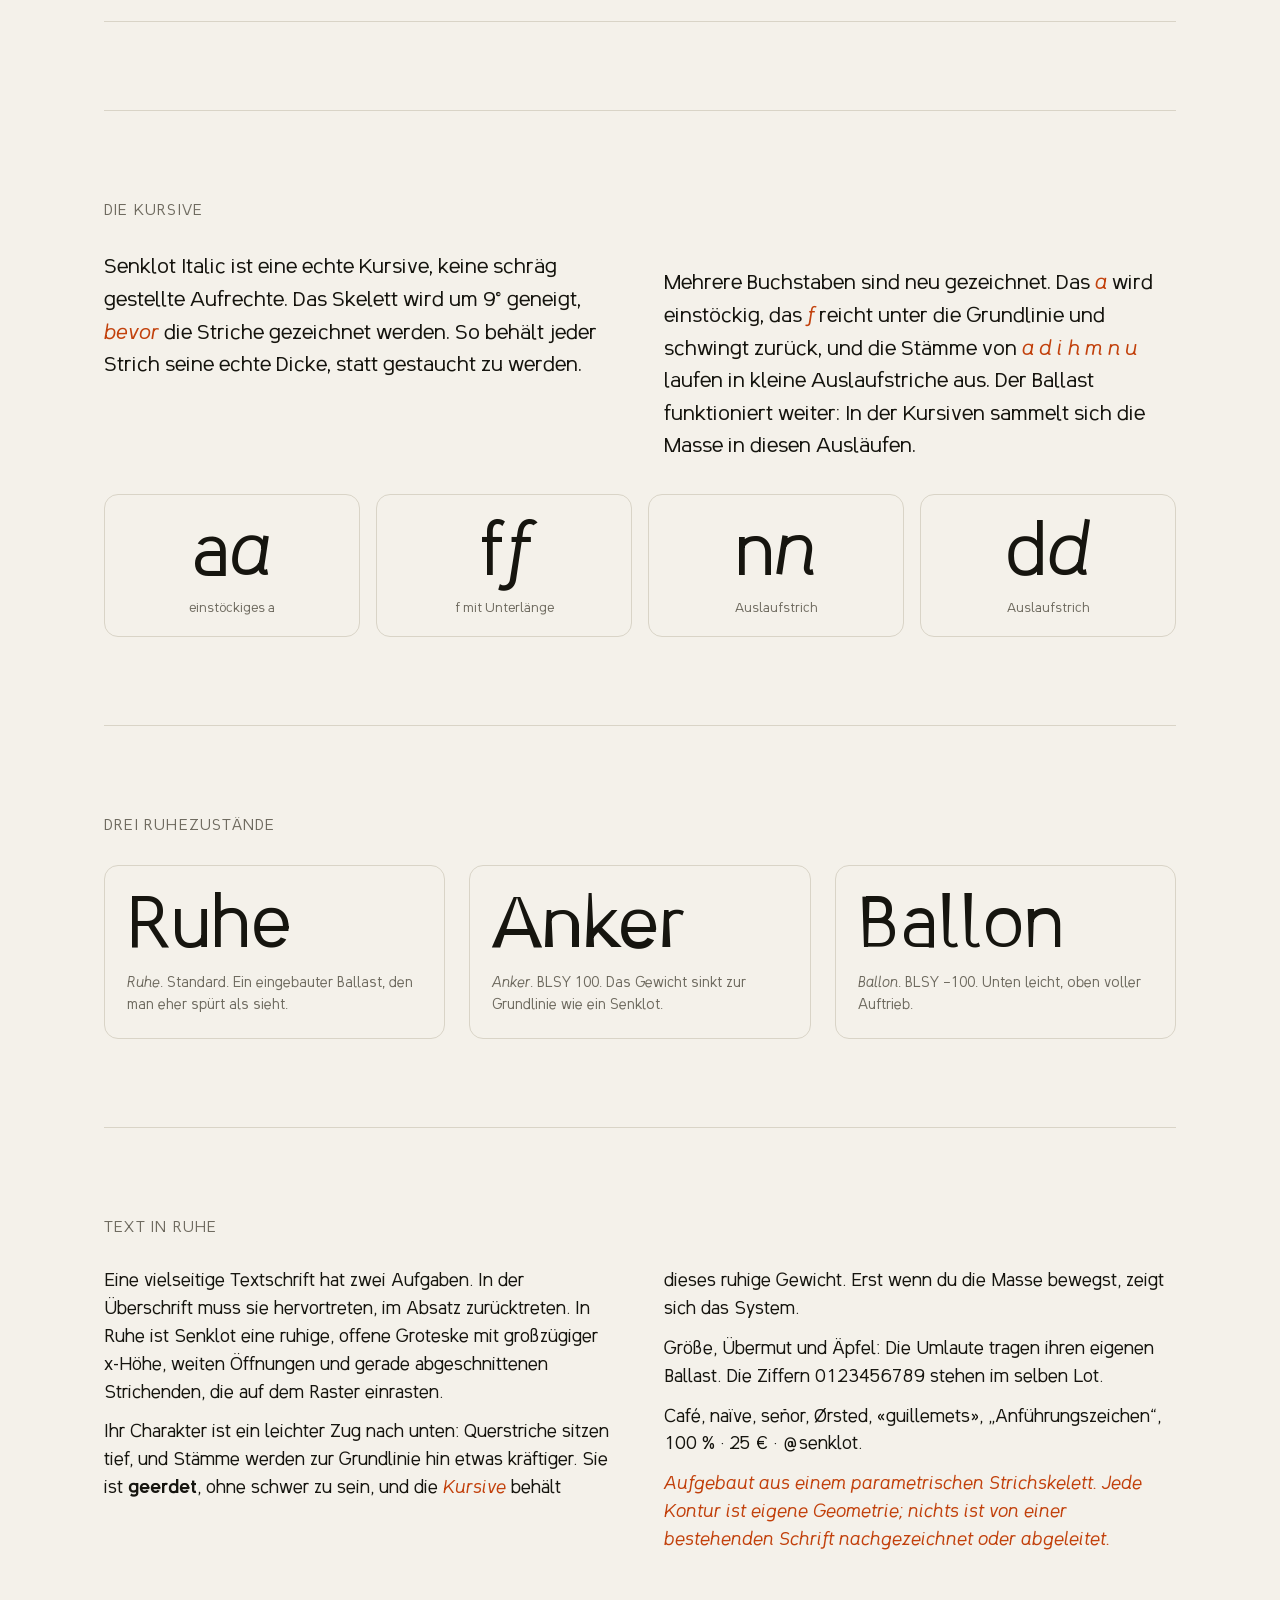
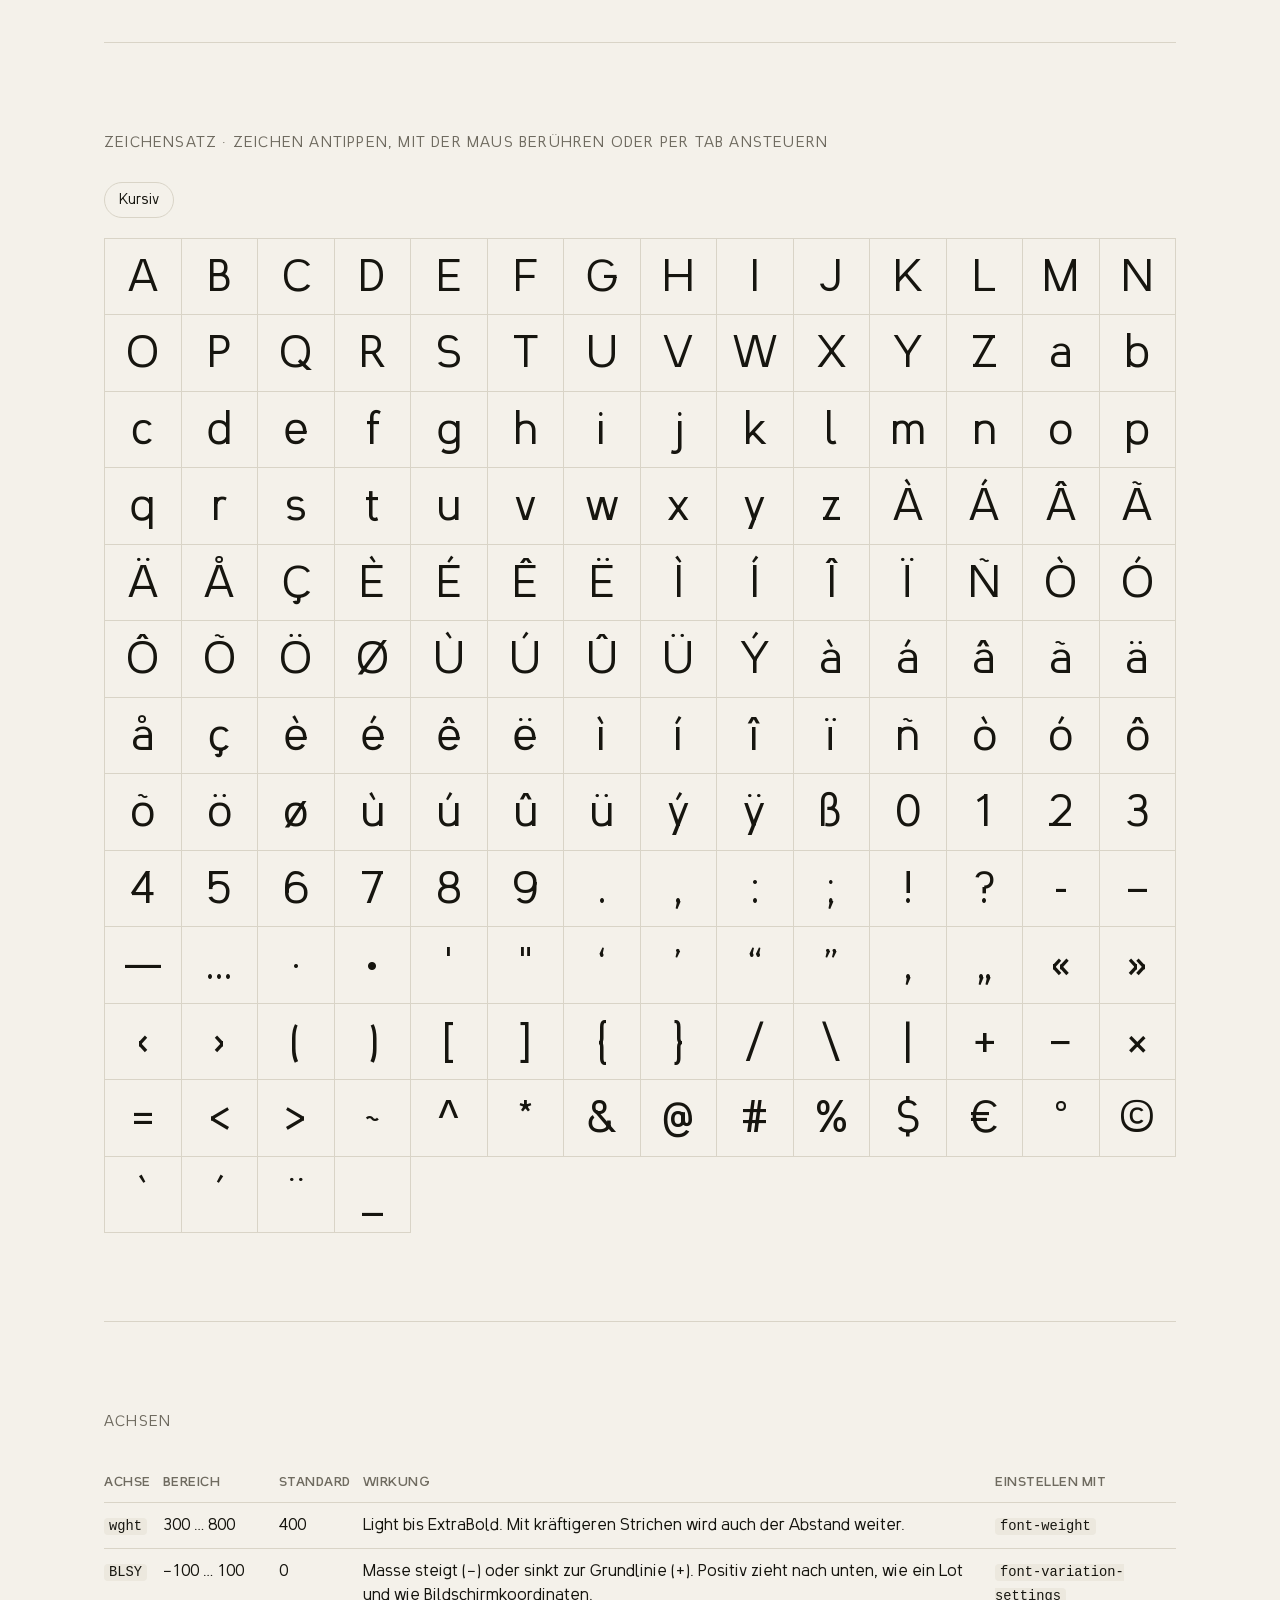
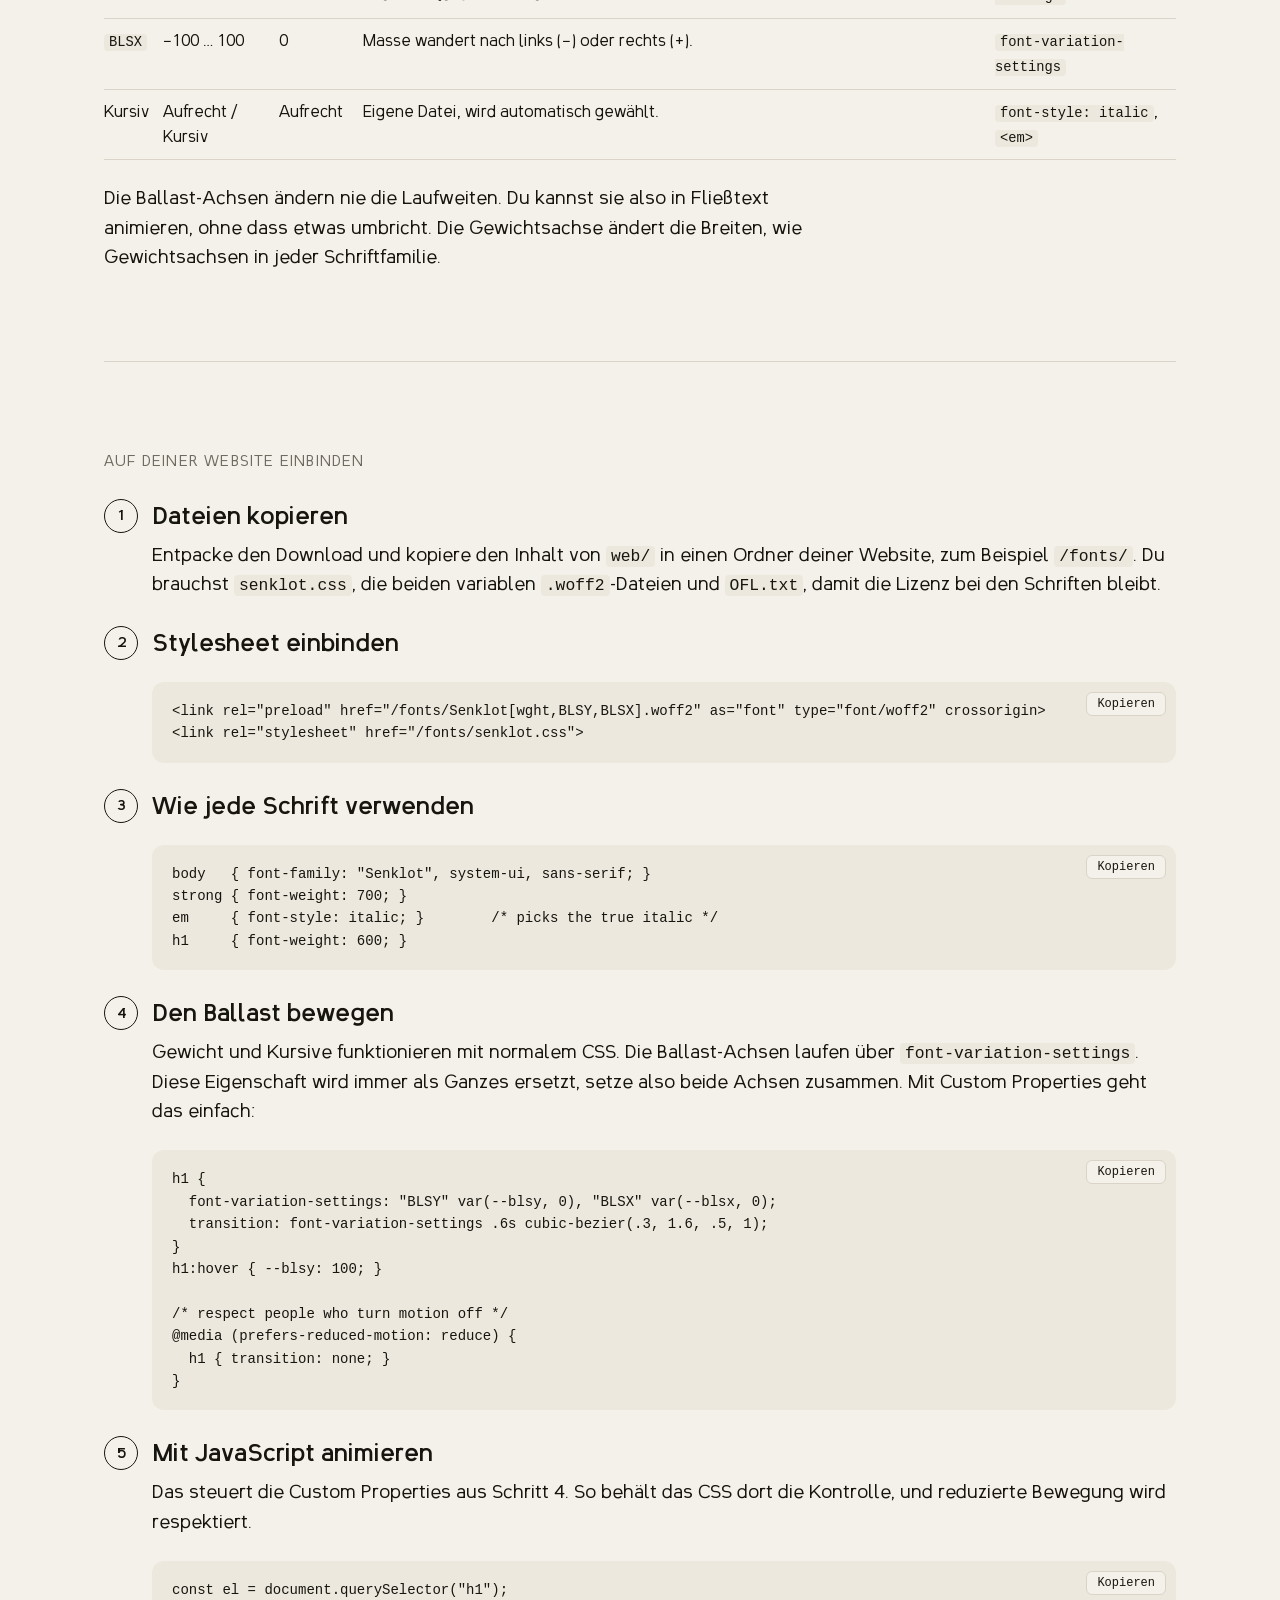
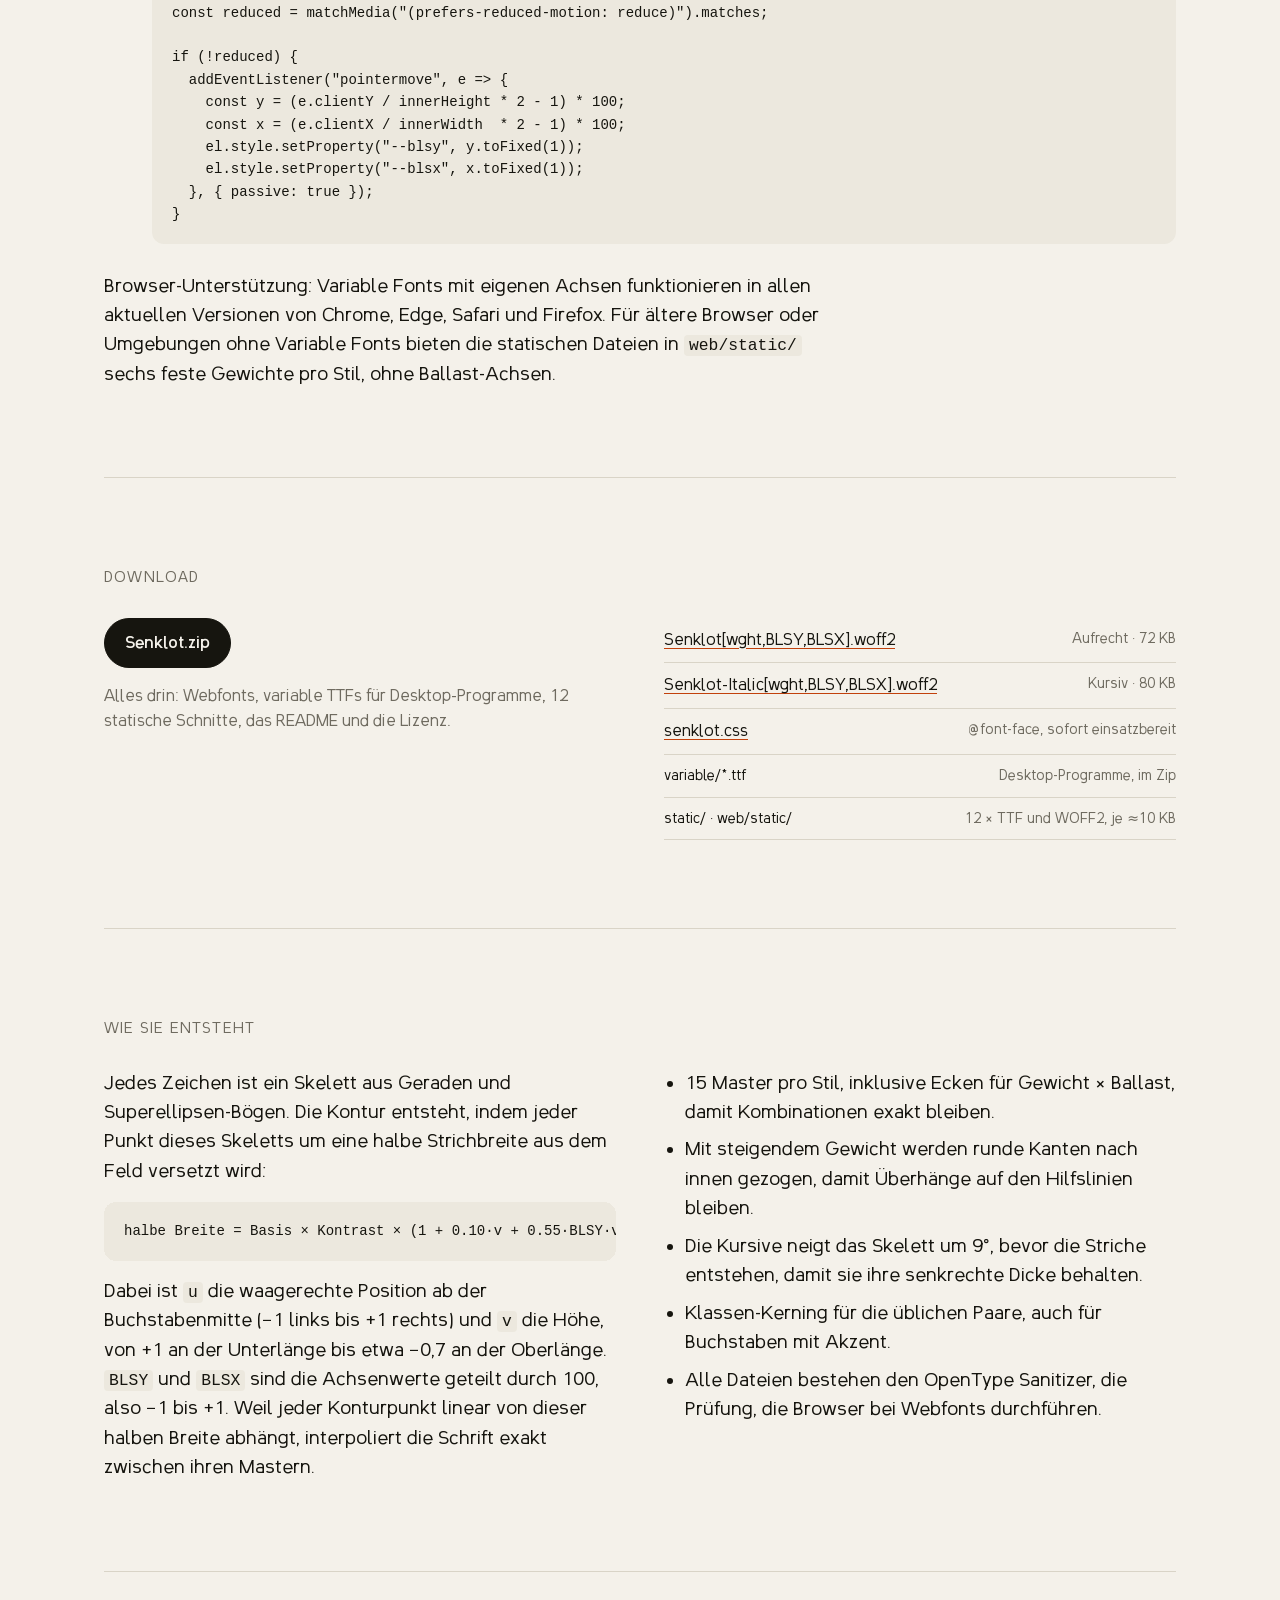
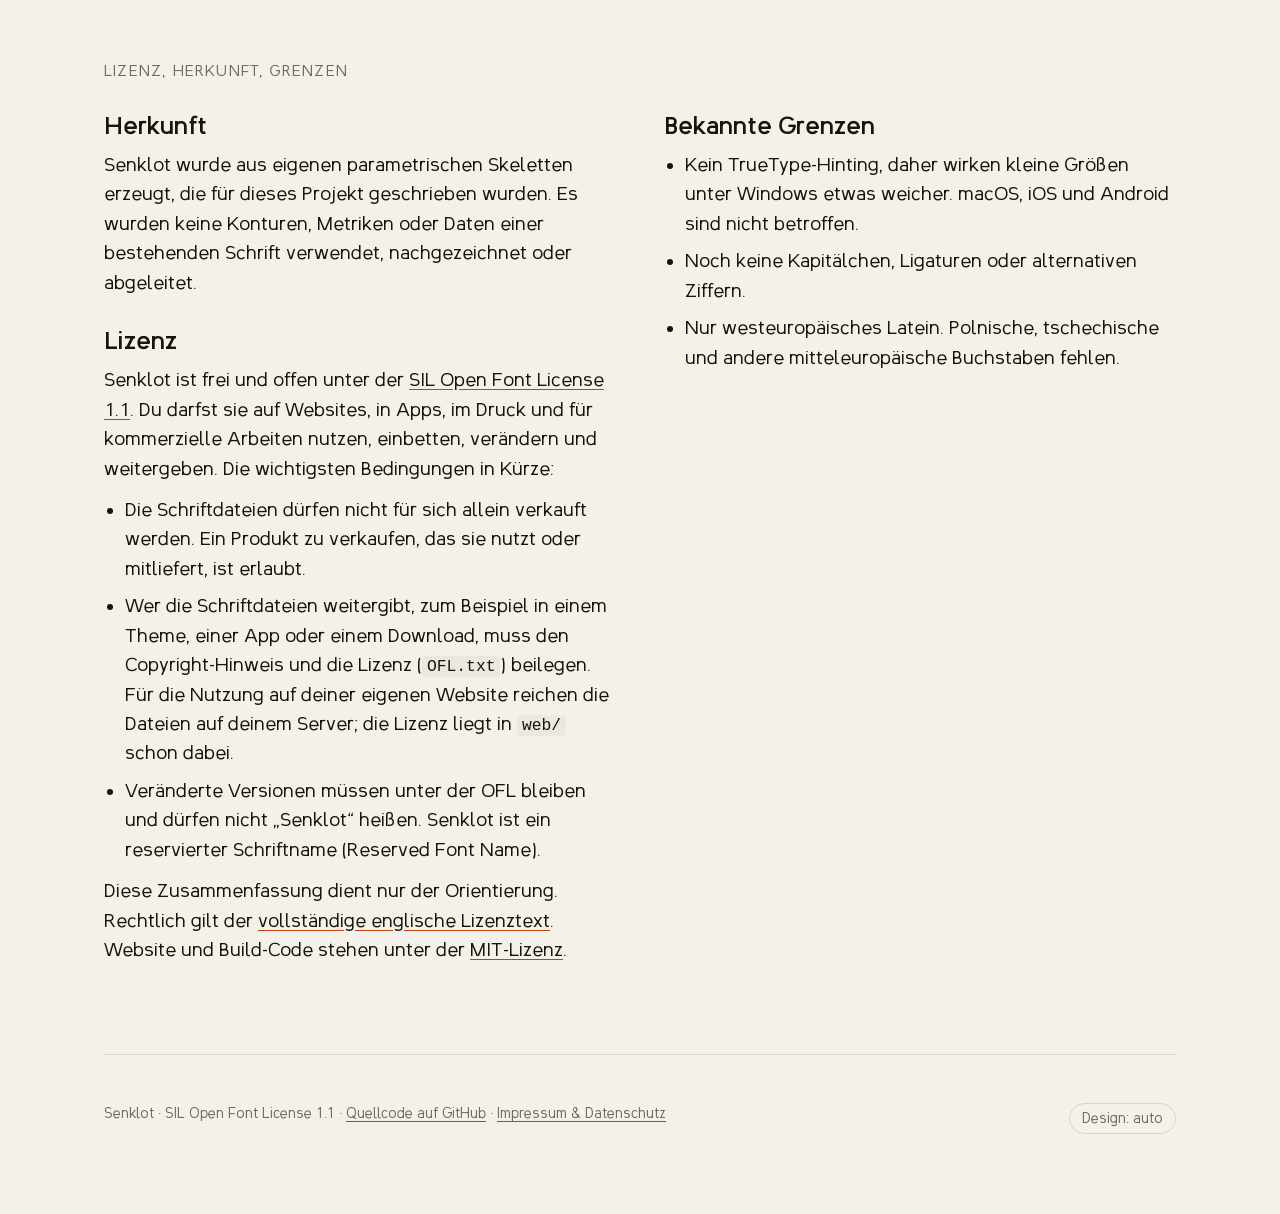
==== commit 794deb7f: "Add legal notice and privacy page (DE/EN/FR), link it from all footers Co-Authored-By: Claude Opus 5" ====
--- a/docs/de/index.html
+++ b/docs/de/index.html
@@ -387,7 +387,7 @@
   </section>
 
   <footer>
-    <span>Senklot · SIL Open Font License 1.1 · <a href="https://github.com/paulwilke/senklot">Quellcode auf GitHub</a></span>
+    <span>Senklot · SIL Open Font License 1.1 · <a href="https://github.com/paulwilke/senklot">Quellcode auf GitHub</a> · <a href="../legal/#de">Impressum &amp; Datenschutz</a></span>
     <button class="theme" id="theme">Design: auto</button>
   </footer>
 </div>
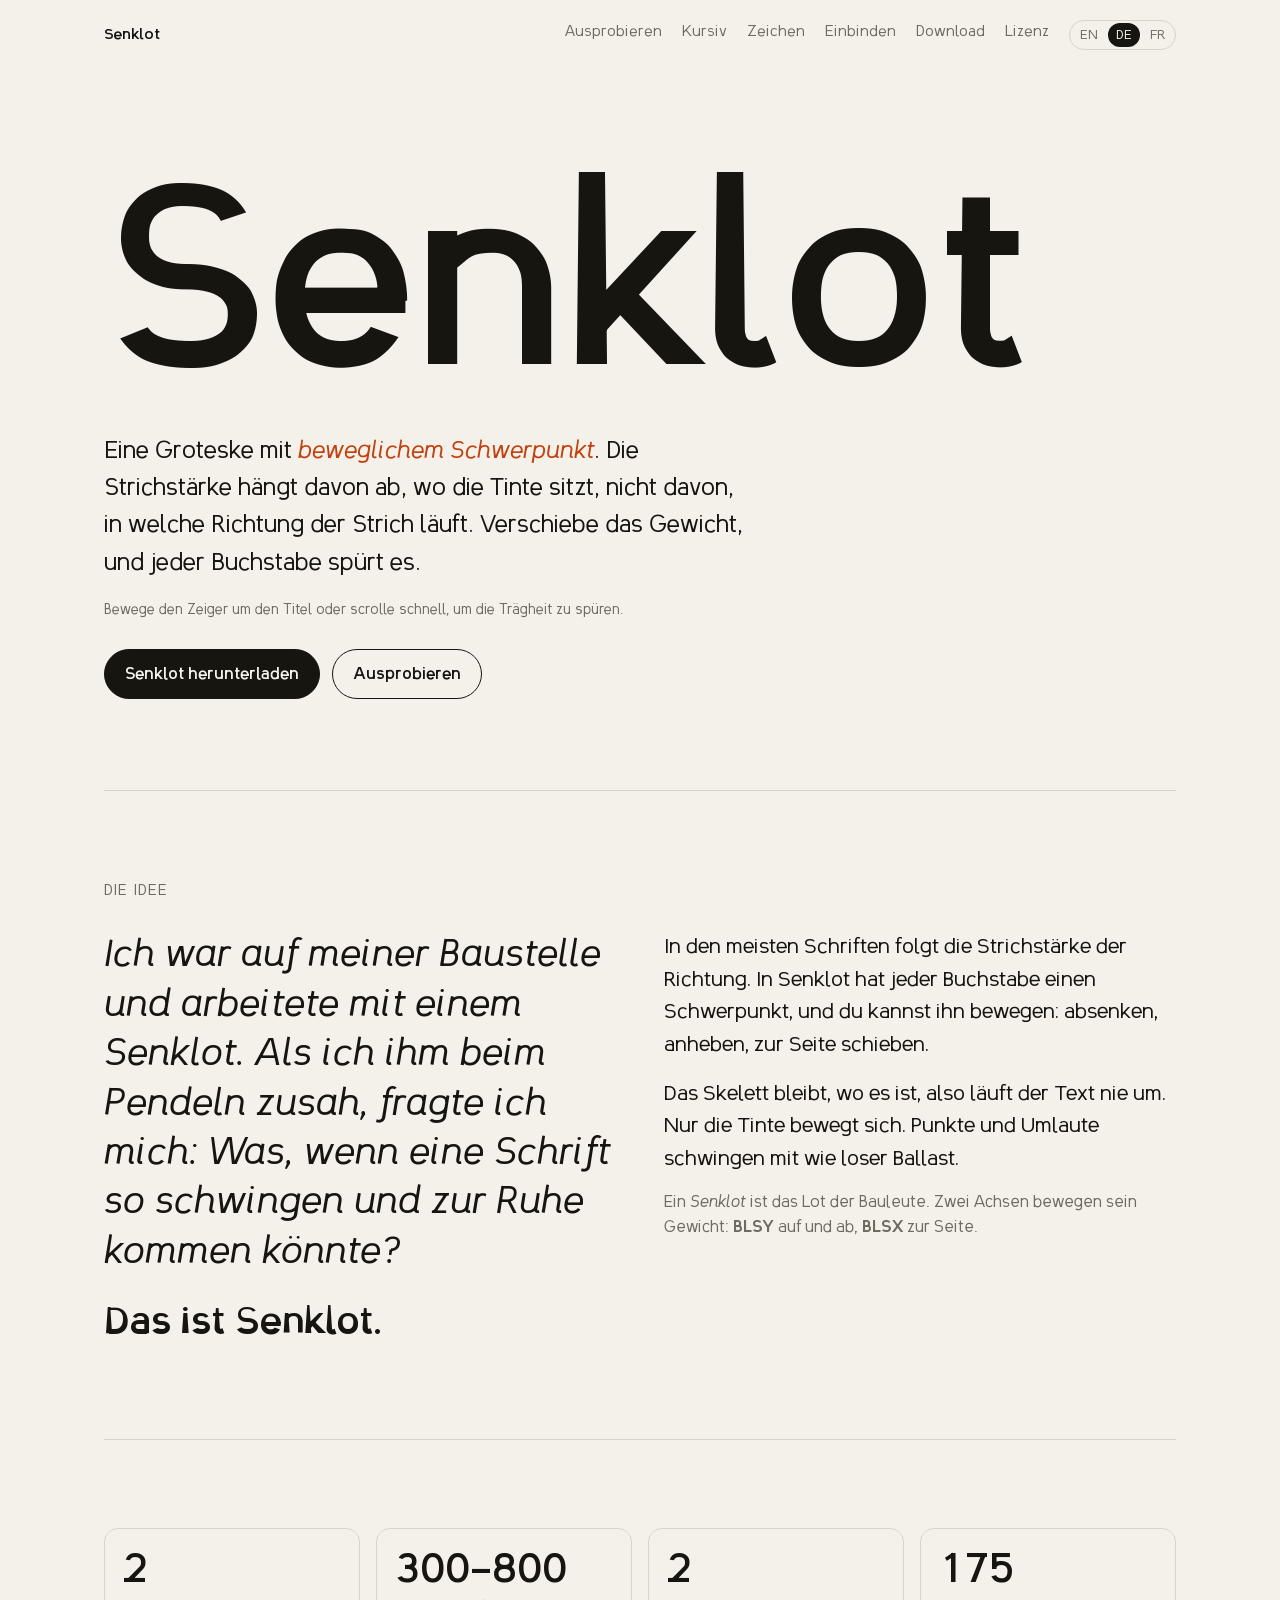
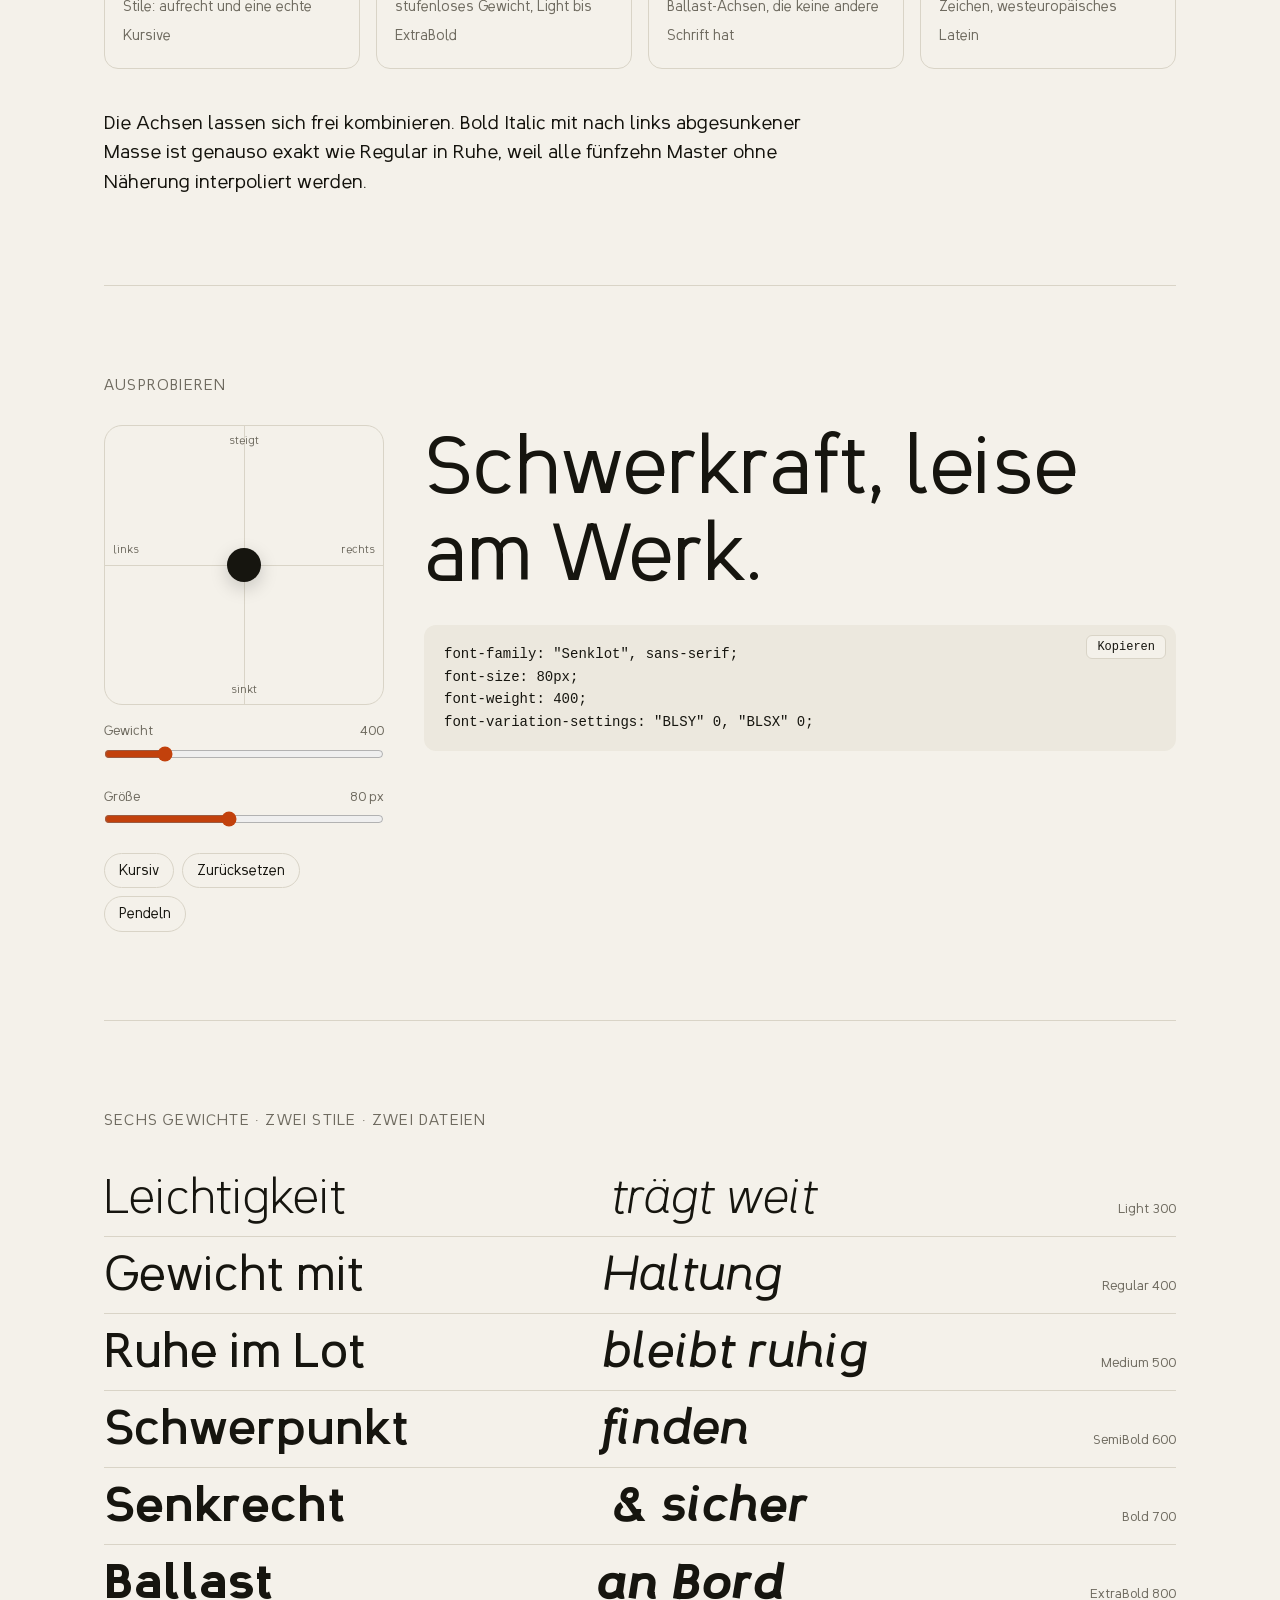
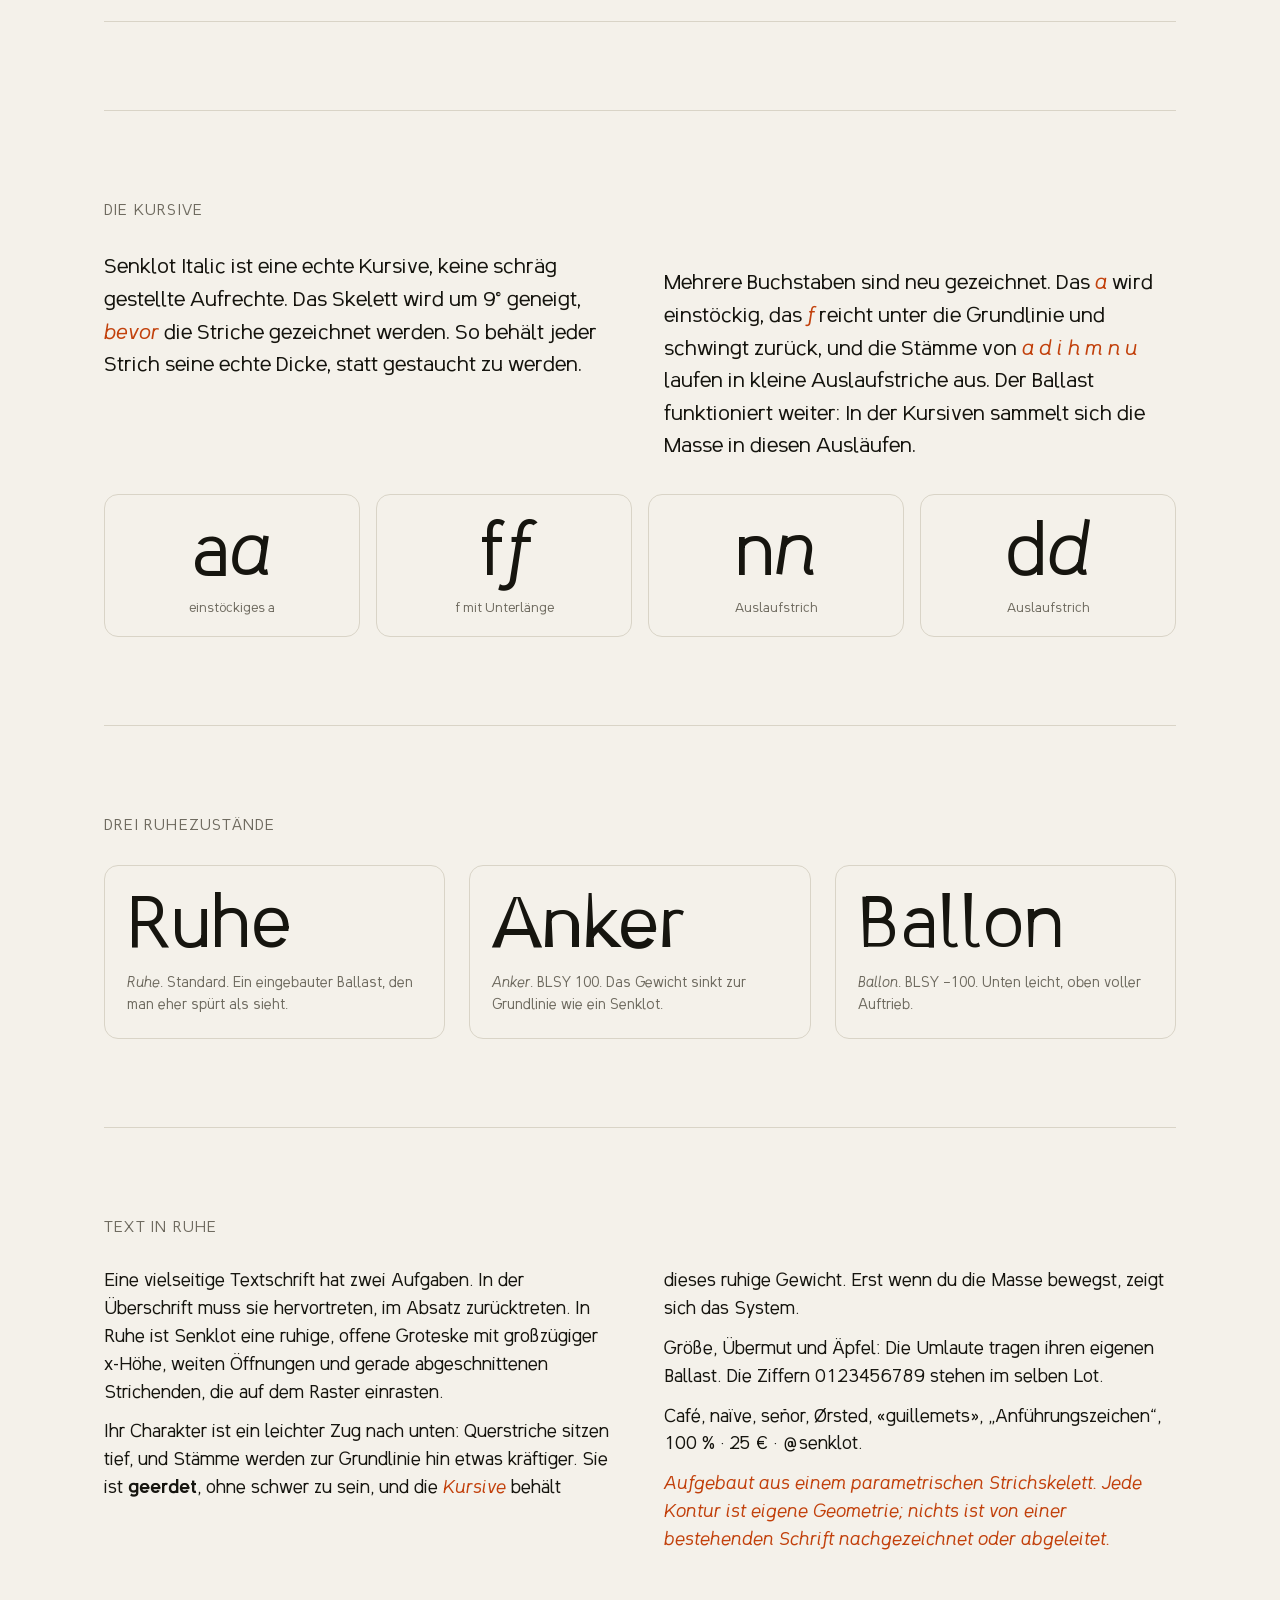
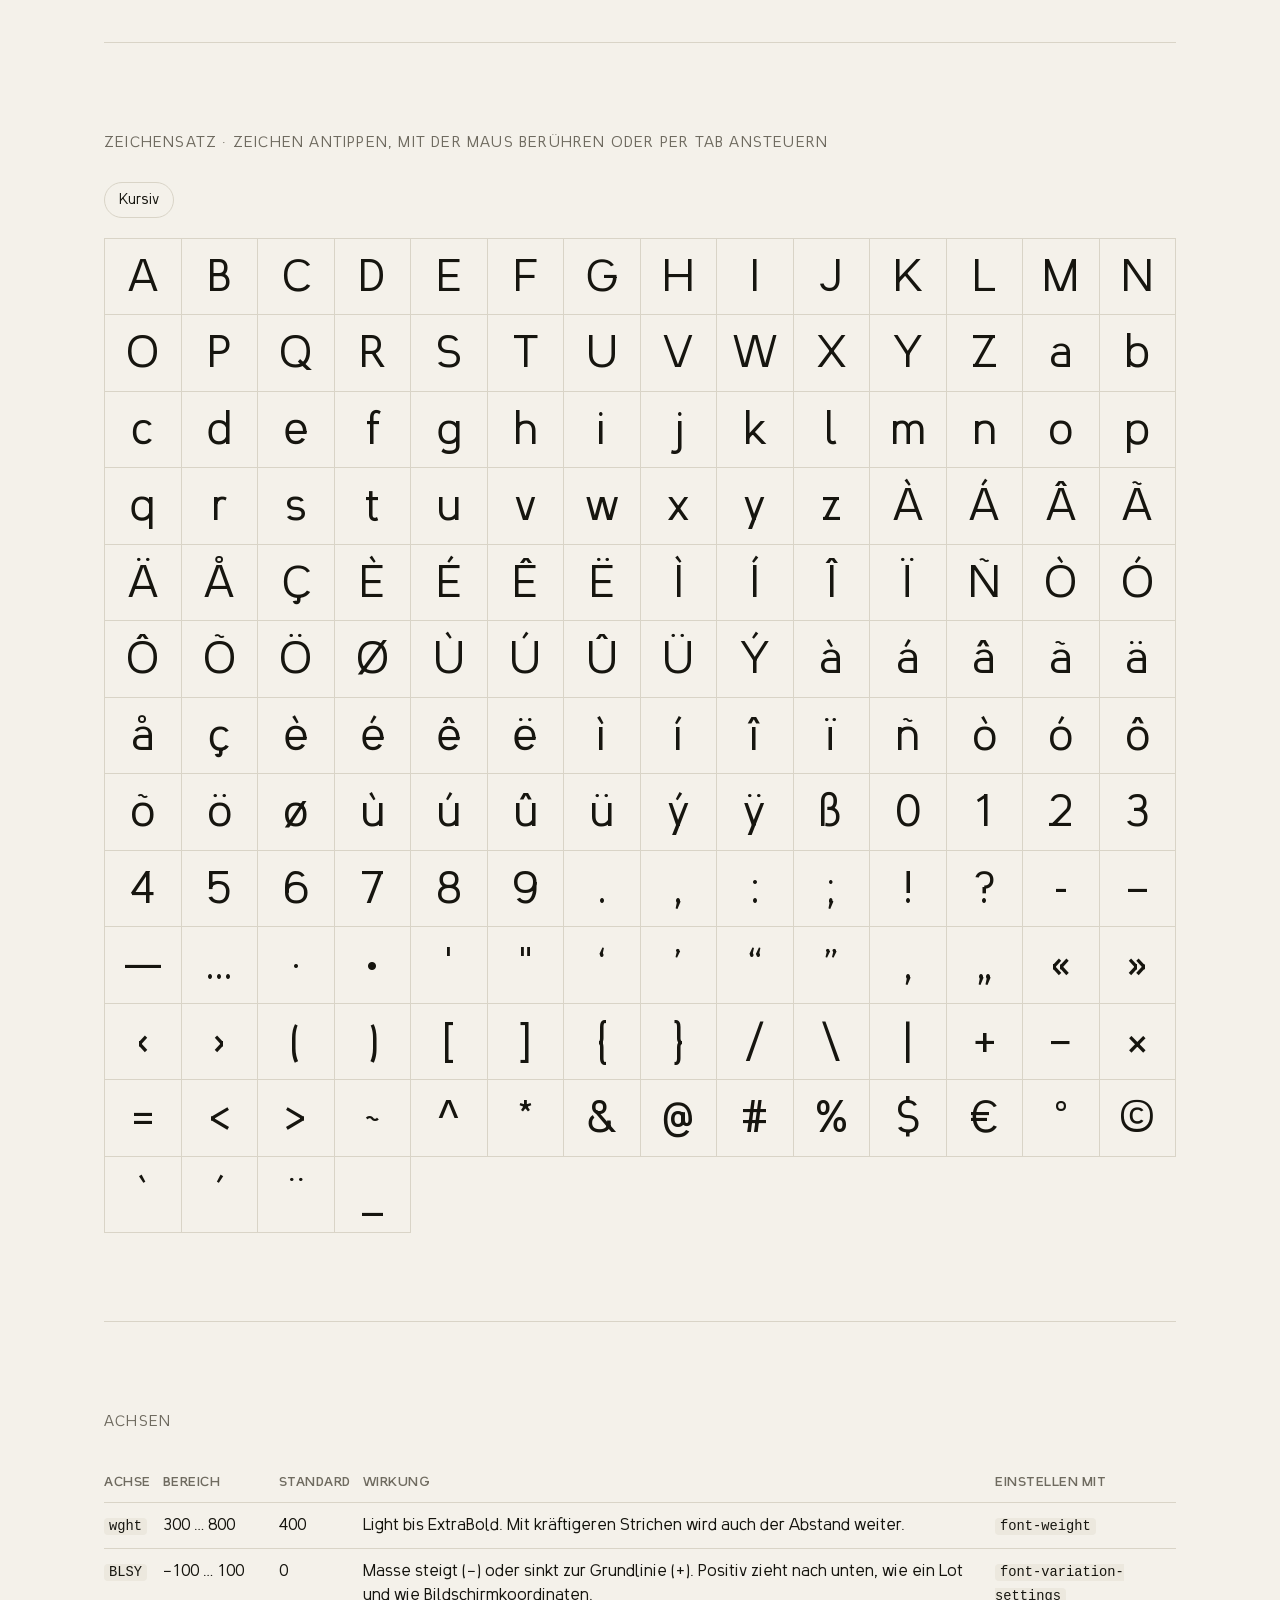
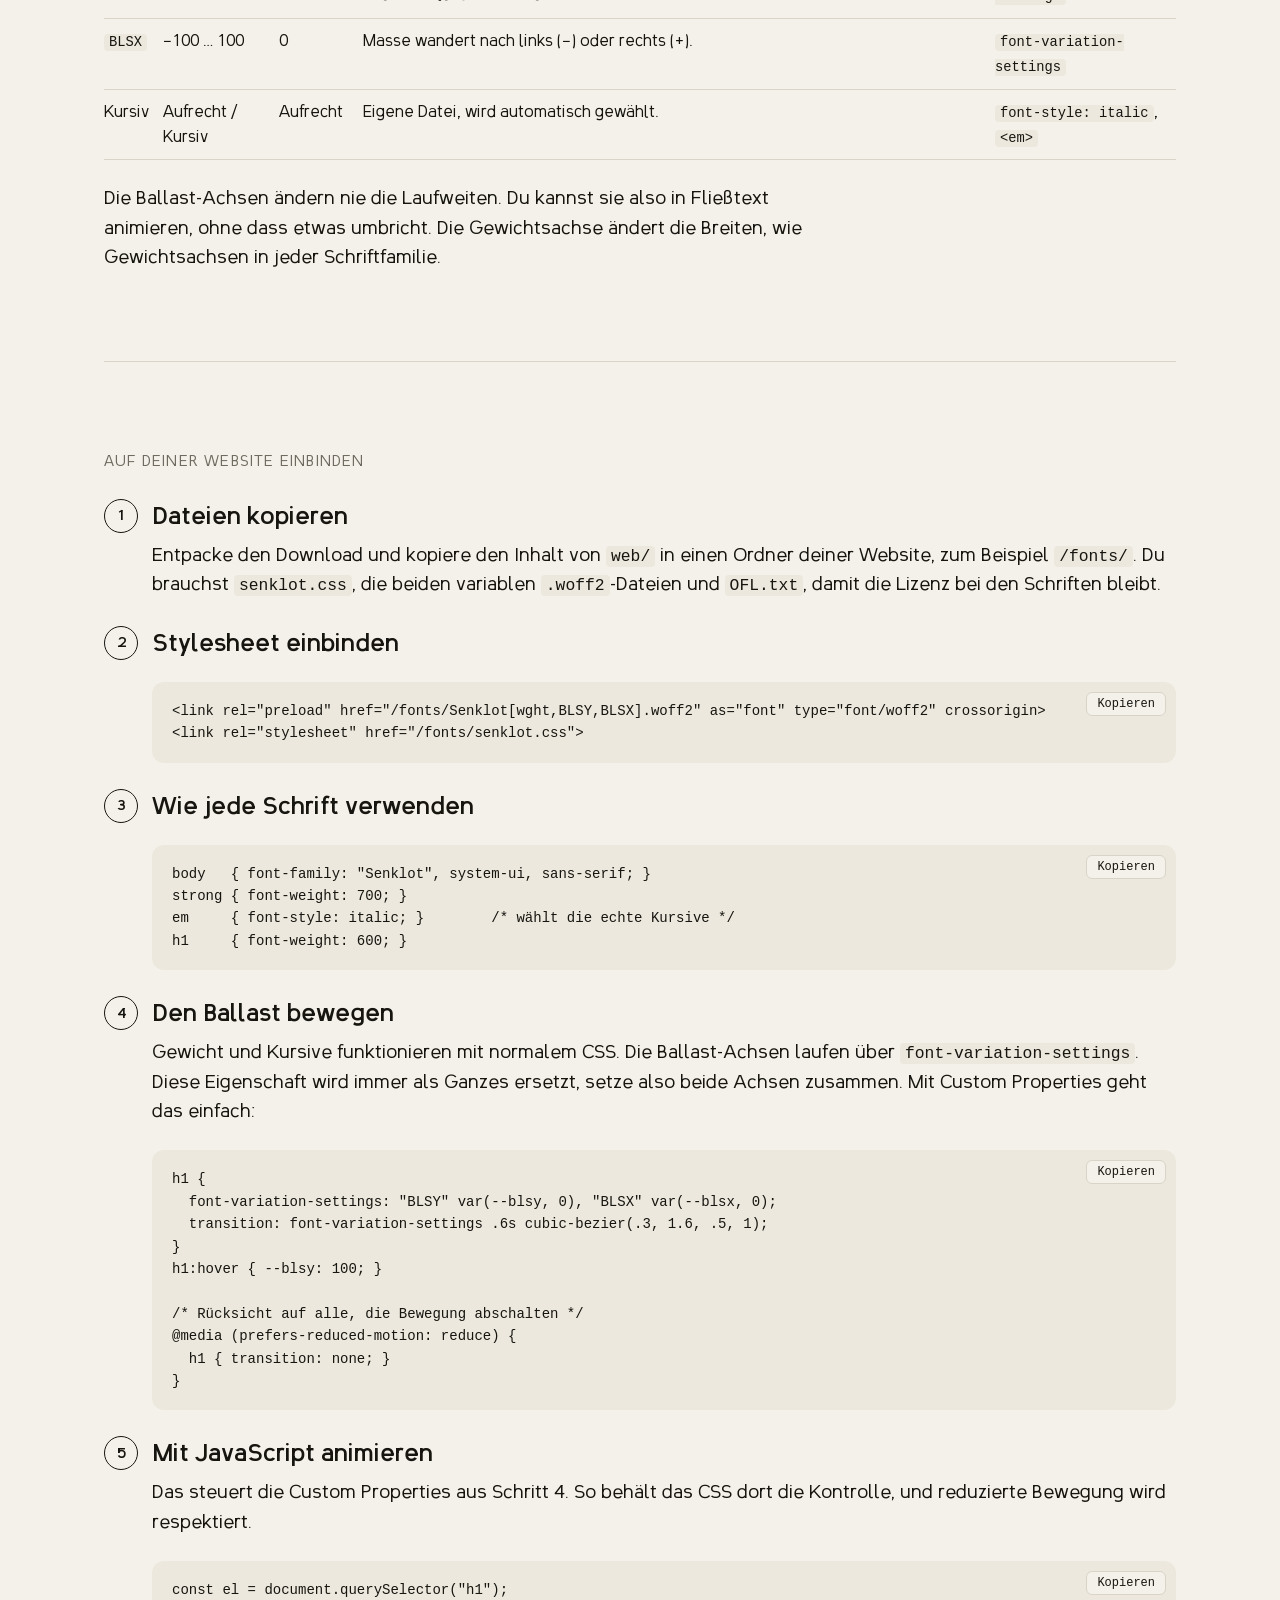
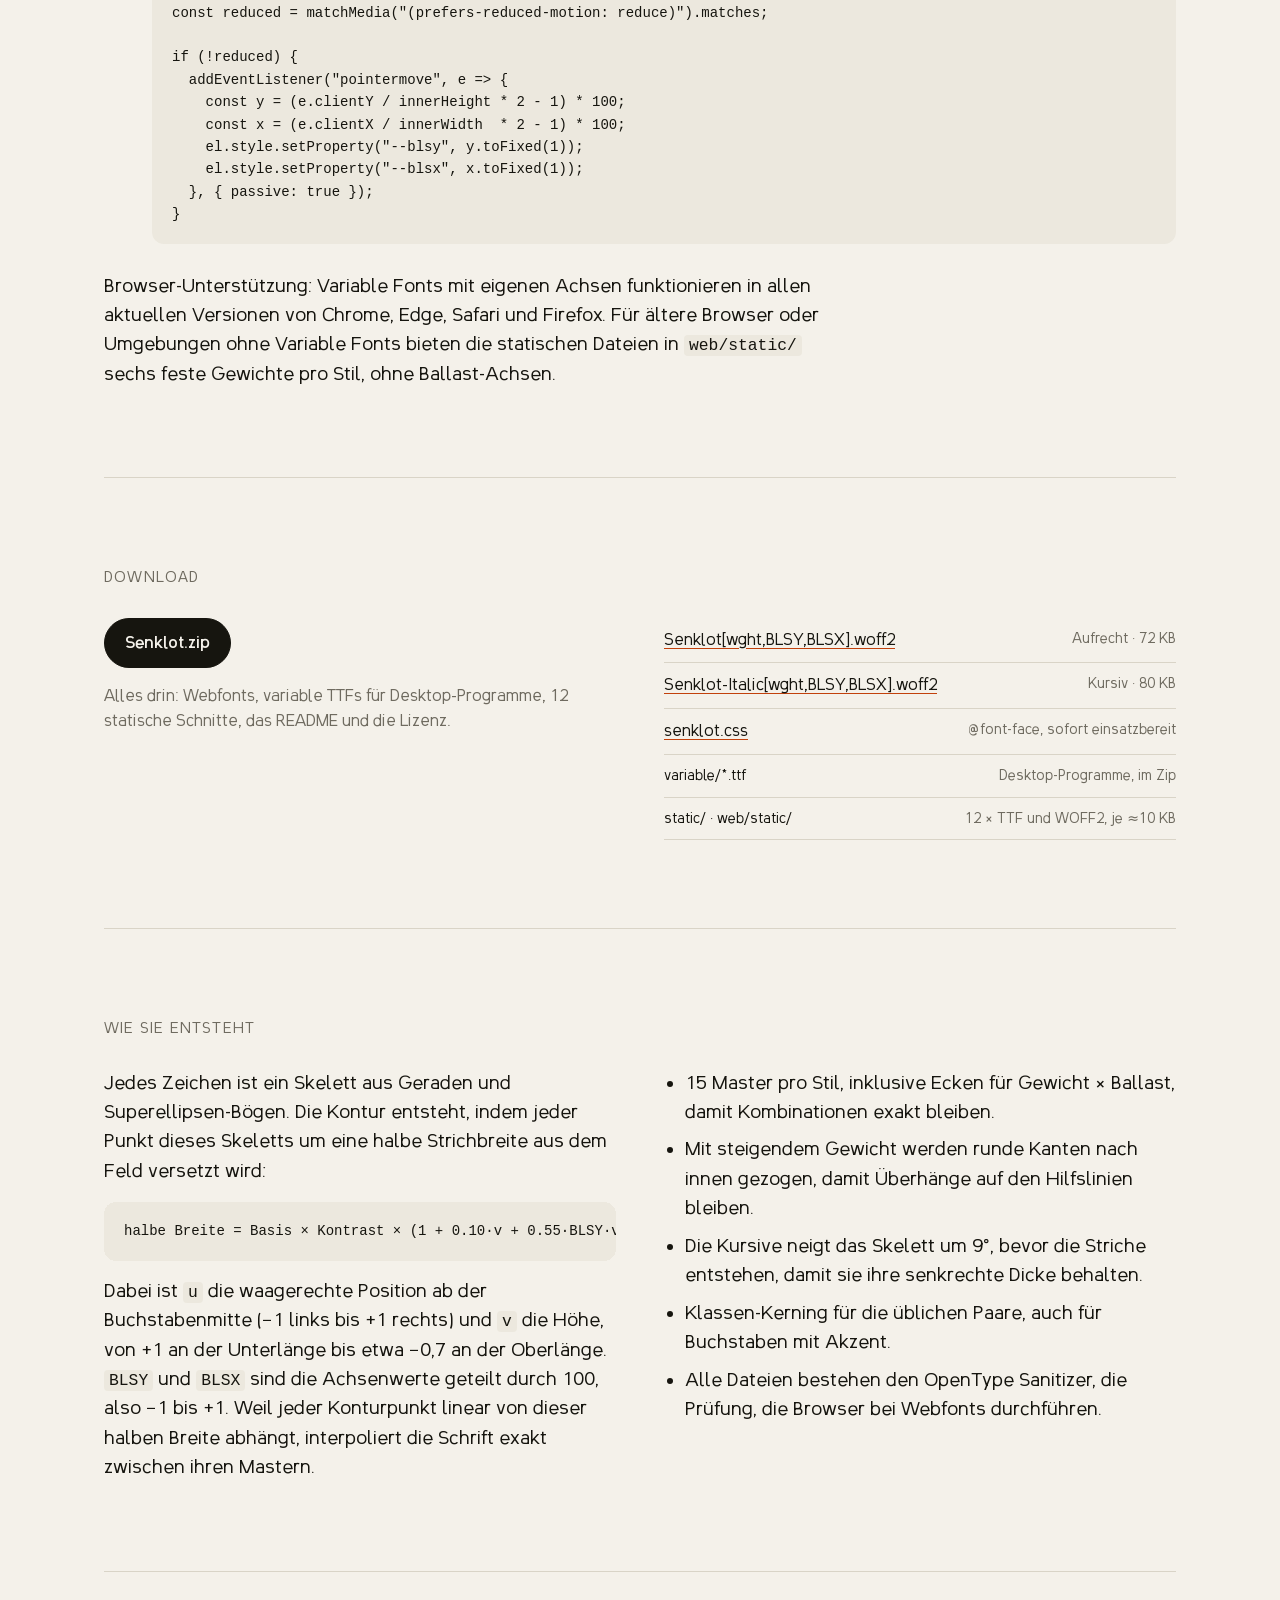
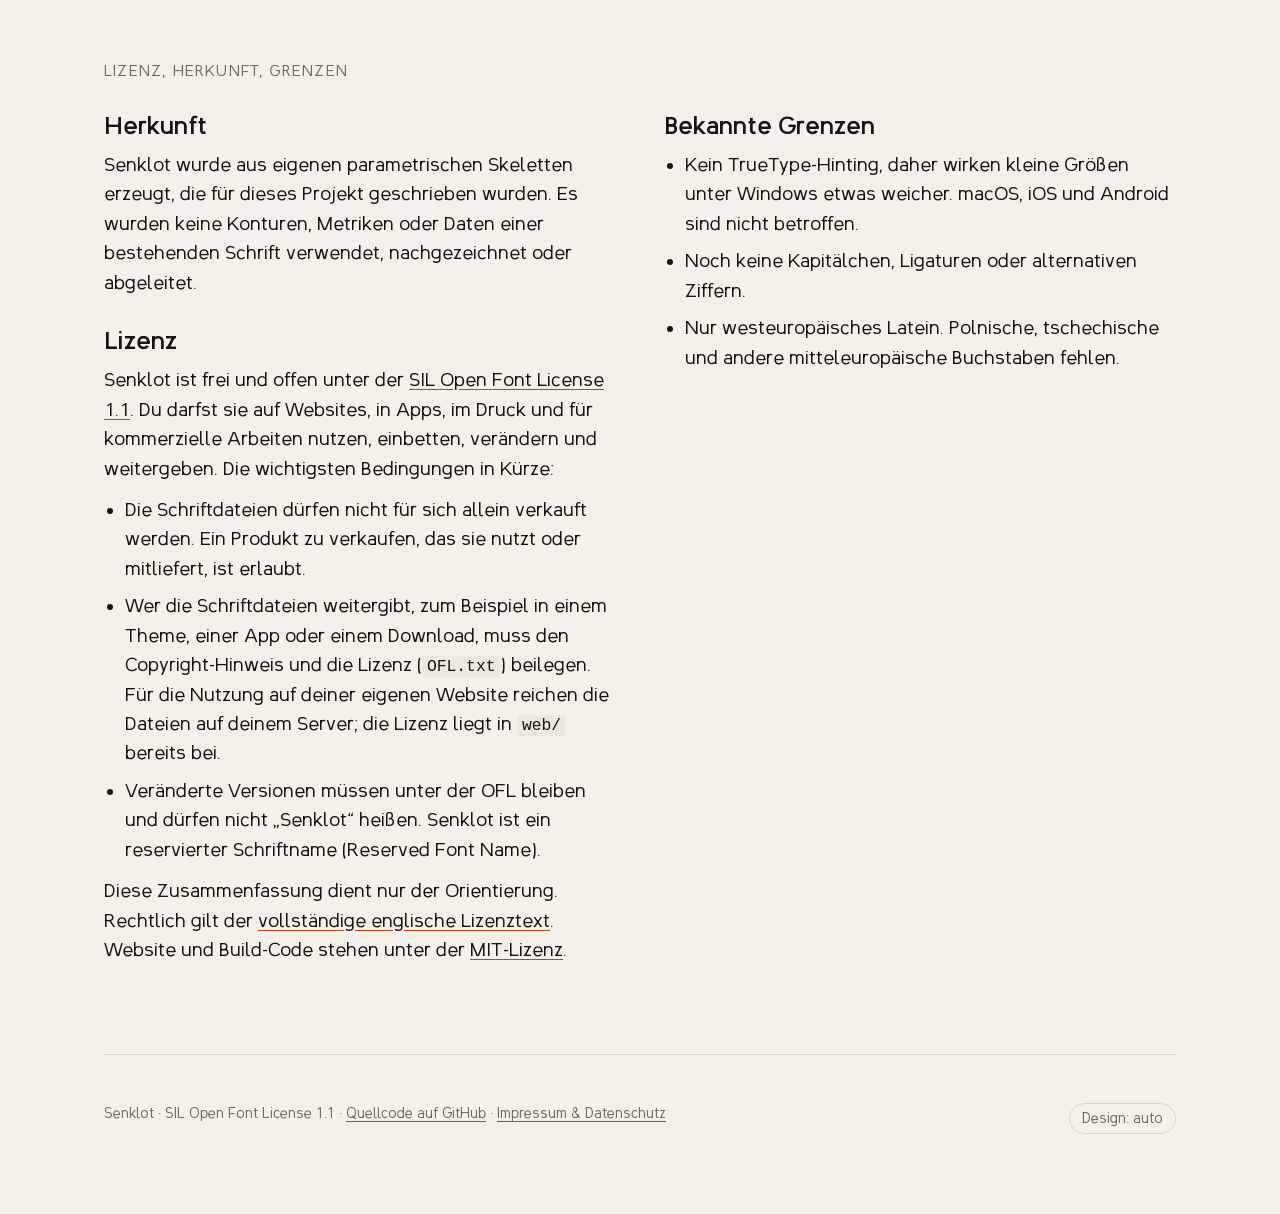
==== commit 7c87fb34: "Translate code comments on DE/FR pages; German wording Co-Authored-By: Claude Opus 5.5 <noreply@anth" ====
--- a/docs/de/index.html
+++ b/docs/de/index.html
@@ -294,7 +294,7 @@
       <li><h3>Wie jede Schrift verwenden</h3>
         <div class="code"><pre id="c2">body   { font-family: "Senklot", system-ui, sans-serif; }
 strong { font-weight: 700; }
-em     { font-style: italic; }        /* picks the true italic */
+em     { font-style: italic; }        /* wählt die echte Kursive */
 h1     { font-weight: 600; }</pre><button class="copy" data-copy="c2">Kopieren</button></div></li>
       <li><h3>Den Ballast bewegen</h3>
         <p>Gewicht und Kursive funktionieren mit normalem CSS. Die Ballast-Achsen laufen über <code>font-variation-settings</code>. Diese Eigenschaft wird immer als Ganzes ersetzt, setze also beide Achsen zusammen. Mit Custom Properties geht das einfach:</p>
@@ -304,7 +304,7 @@
 }
 h1:hover { --blsy: 100; }
 
-/* respect people who turn motion off */
+/* Rücksicht auf alle, die Bewegung abschalten */
 @media (prefers-reduced-motion: reduce) {
   h1 { transition: none; }
 }</pre><button class="copy" data-copy="c3">Kopieren</button></div></li>
@@ -370,7 +370,7 @@
         <p>Senklot ist frei und offen unter der <a href="https://openfontlicense.org">SIL Open Font License 1.1</a>. Du darfst sie auf Websites, in Apps, im Druck und für kommerzielle Arbeiten nutzen, einbetten, verändern und weitergeben. Die wichtigsten Bedingungen in Kürze:</p>
         <ul class="plain" style="margin-top:12px">
           <li>Die Schriftdateien dürfen nicht für sich allein verkauft werden. Ein Produkt zu verkaufen, das sie nutzt oder mitliefert, ist erlaubt.</li>
-          <li>Wer die Schriftdateien weitergibt, zum Beispiel in einem Theme, einer App oder einem Download, muss den Copyright-Hinweis und die Lizenz (<code>OFL.txt</code>) beilegen. Für die Nutzung auf deiner eigenen Website reichen die Dateien auf deinem Server; die Lizenz liegt in <code>web/</code> schon dabei.</li>
+          <li>Wer die Schriftdateien weitergibt, zum Beispiel in einem Theme, einer App oder einem Download, muss den Copyright-Hinweis und die Lizenz (<code>OFL.txt</code>) beilegen. Für die Nutzung auf deiner eigenen Website reichen die Dateien auf deinem Server; die Lizenz liegt in <code>web/</code> bereits bei.</li>
           <li>Veränderte Versionen müssen unter der OFL bleiben und dürfen nicht „Senklot“ heißen. Senklot ist ein reservierter Schriftname (Reserved Font Name).</li>
         </ul>
         <p style="margin-top:12px">Diese Zusammenfassung dient nur der Orientierung. Rechtlich gilt der <a href="https://github.com/paulwilke/senklot/blob/main/OFL.txt">vollständige englische Lizenztext</a>. Website und Build-Code stehen unter der <a href="https://github.com/paulwilke/senklot/blob/main/src/LICENSE.txt">MIT-Lizenz</a>.</p>
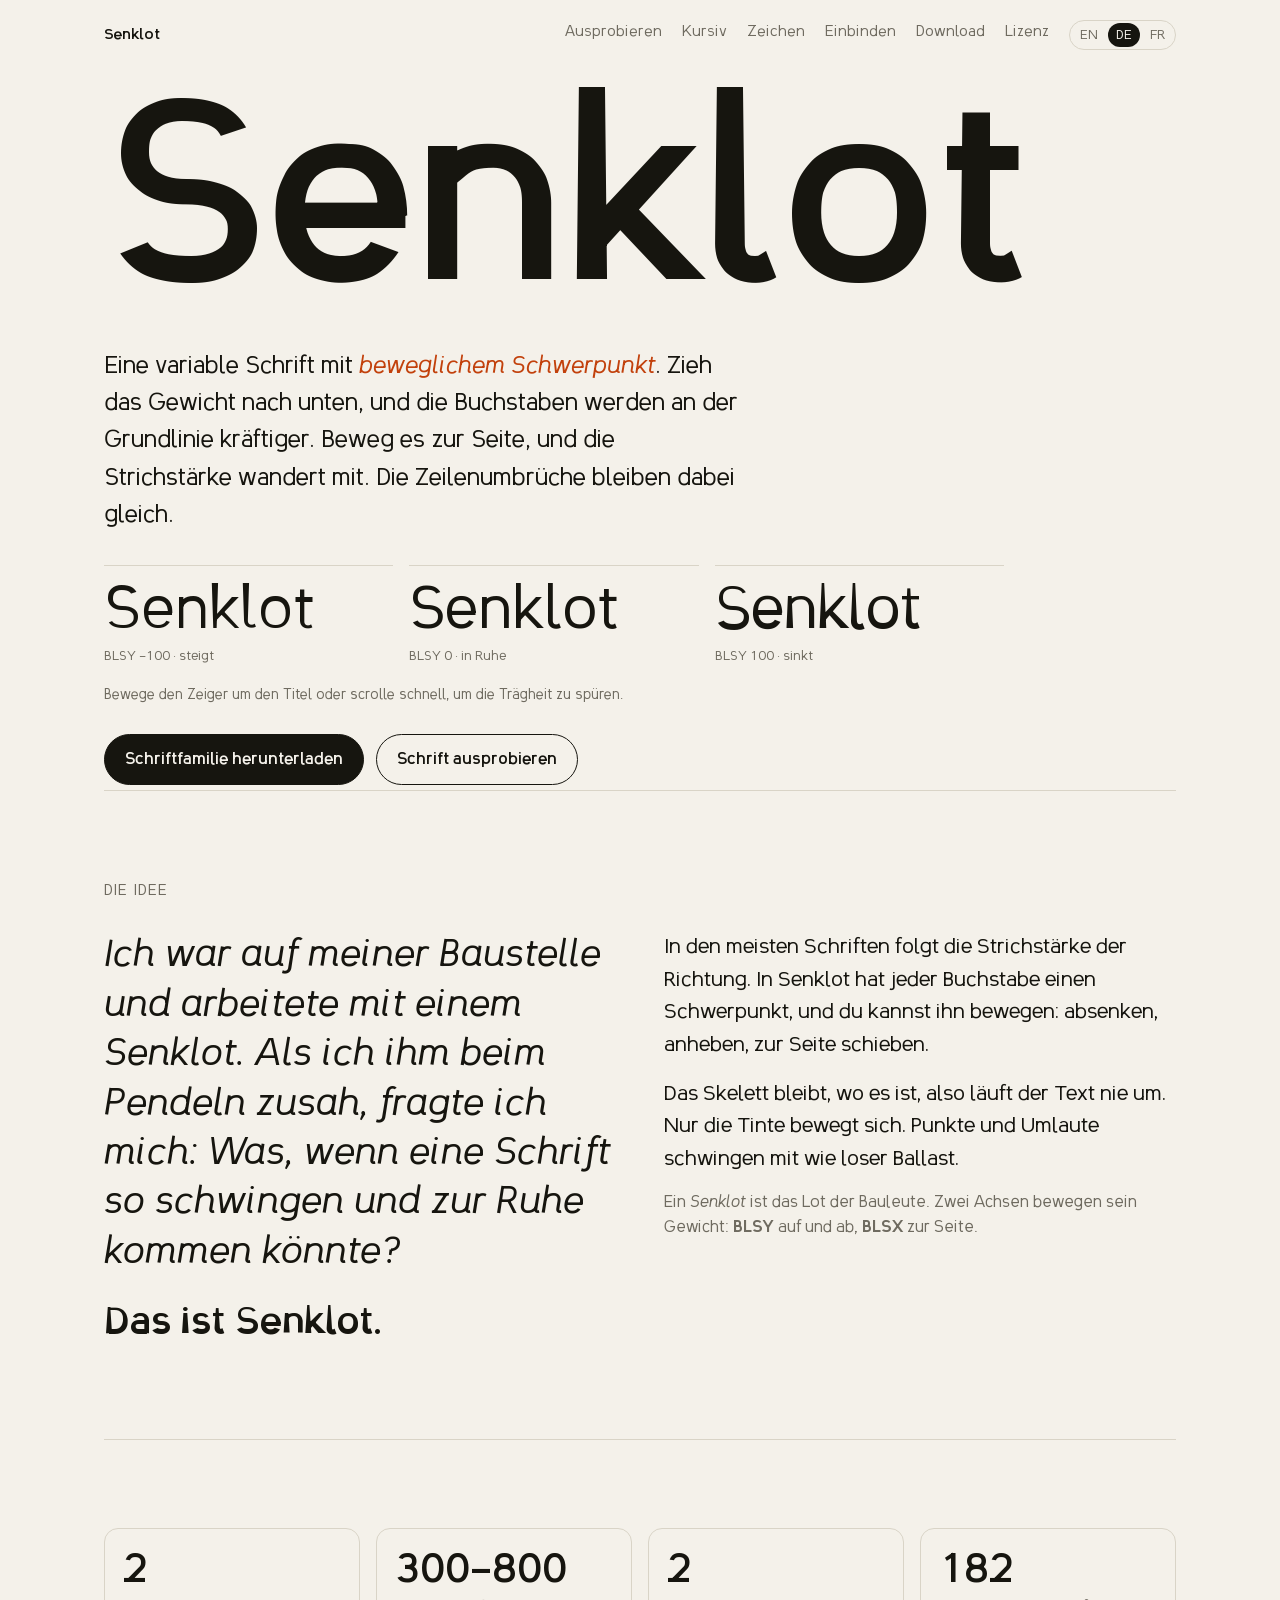
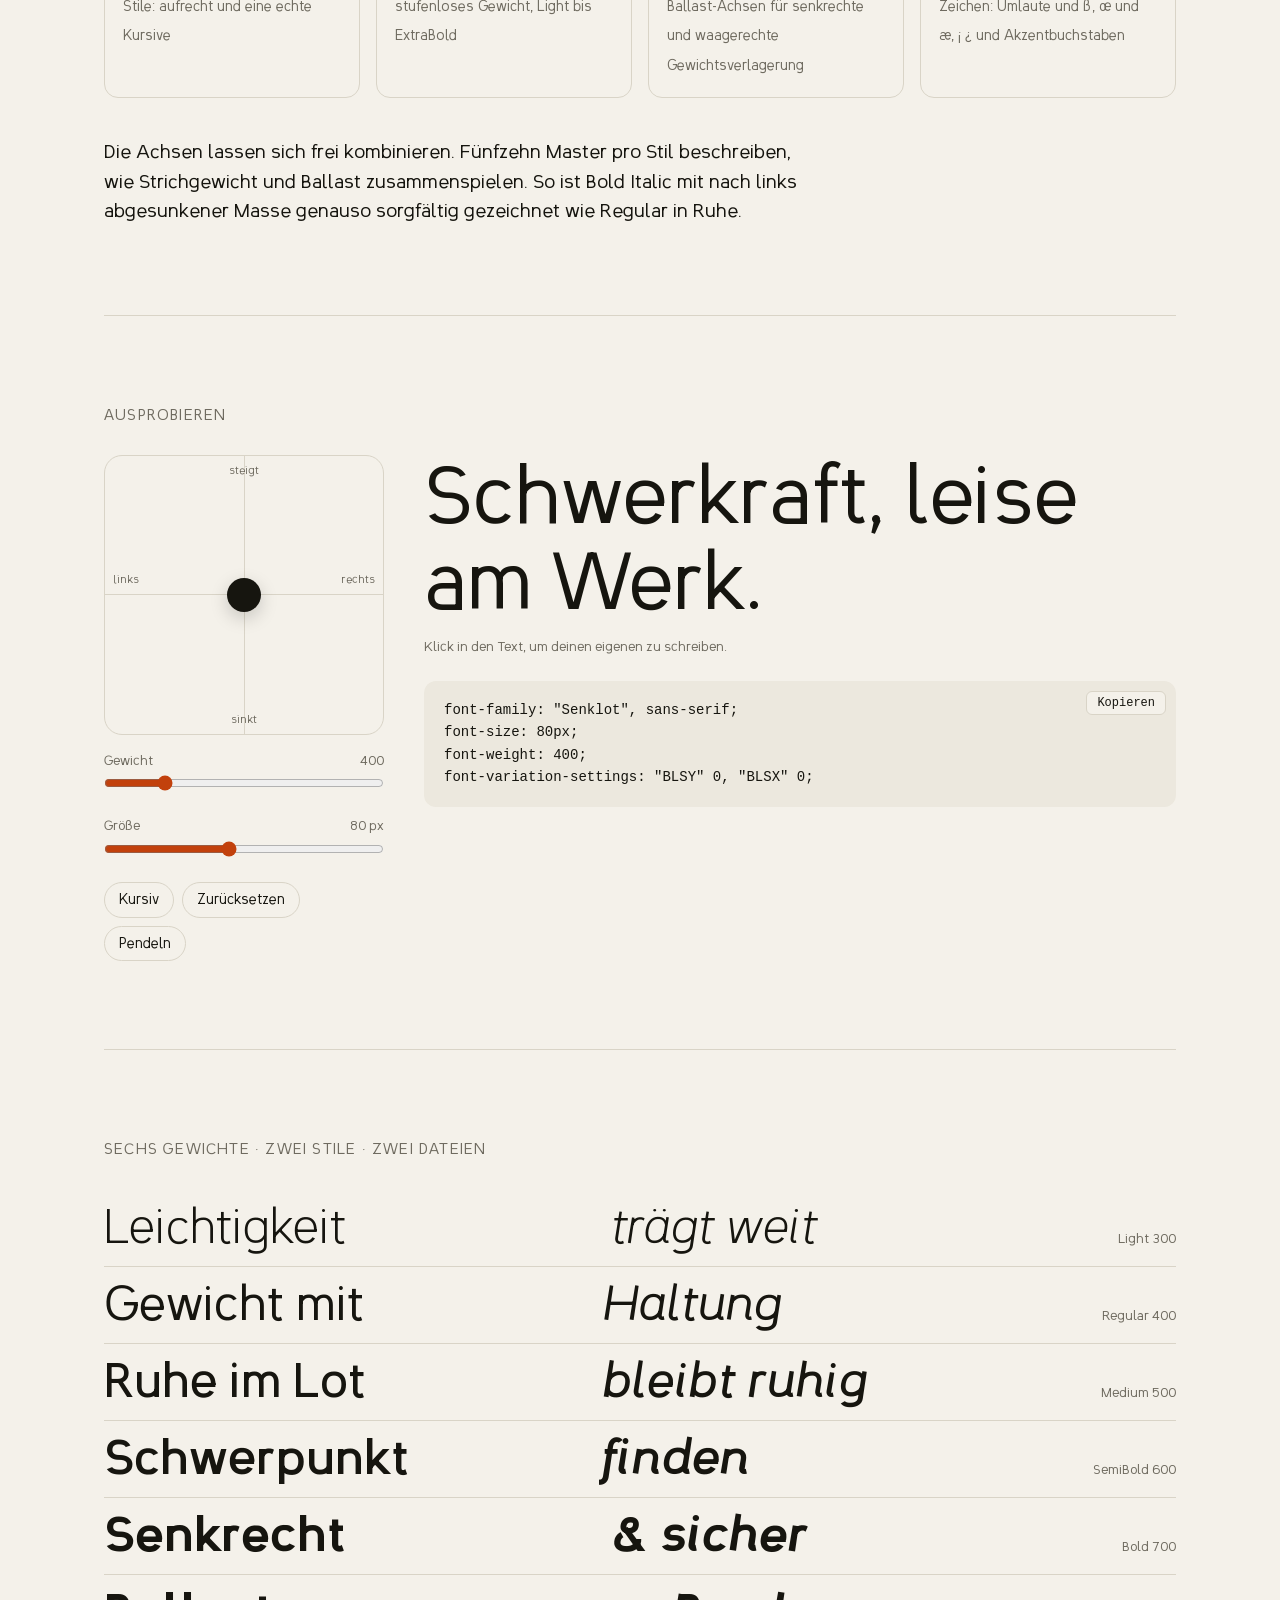
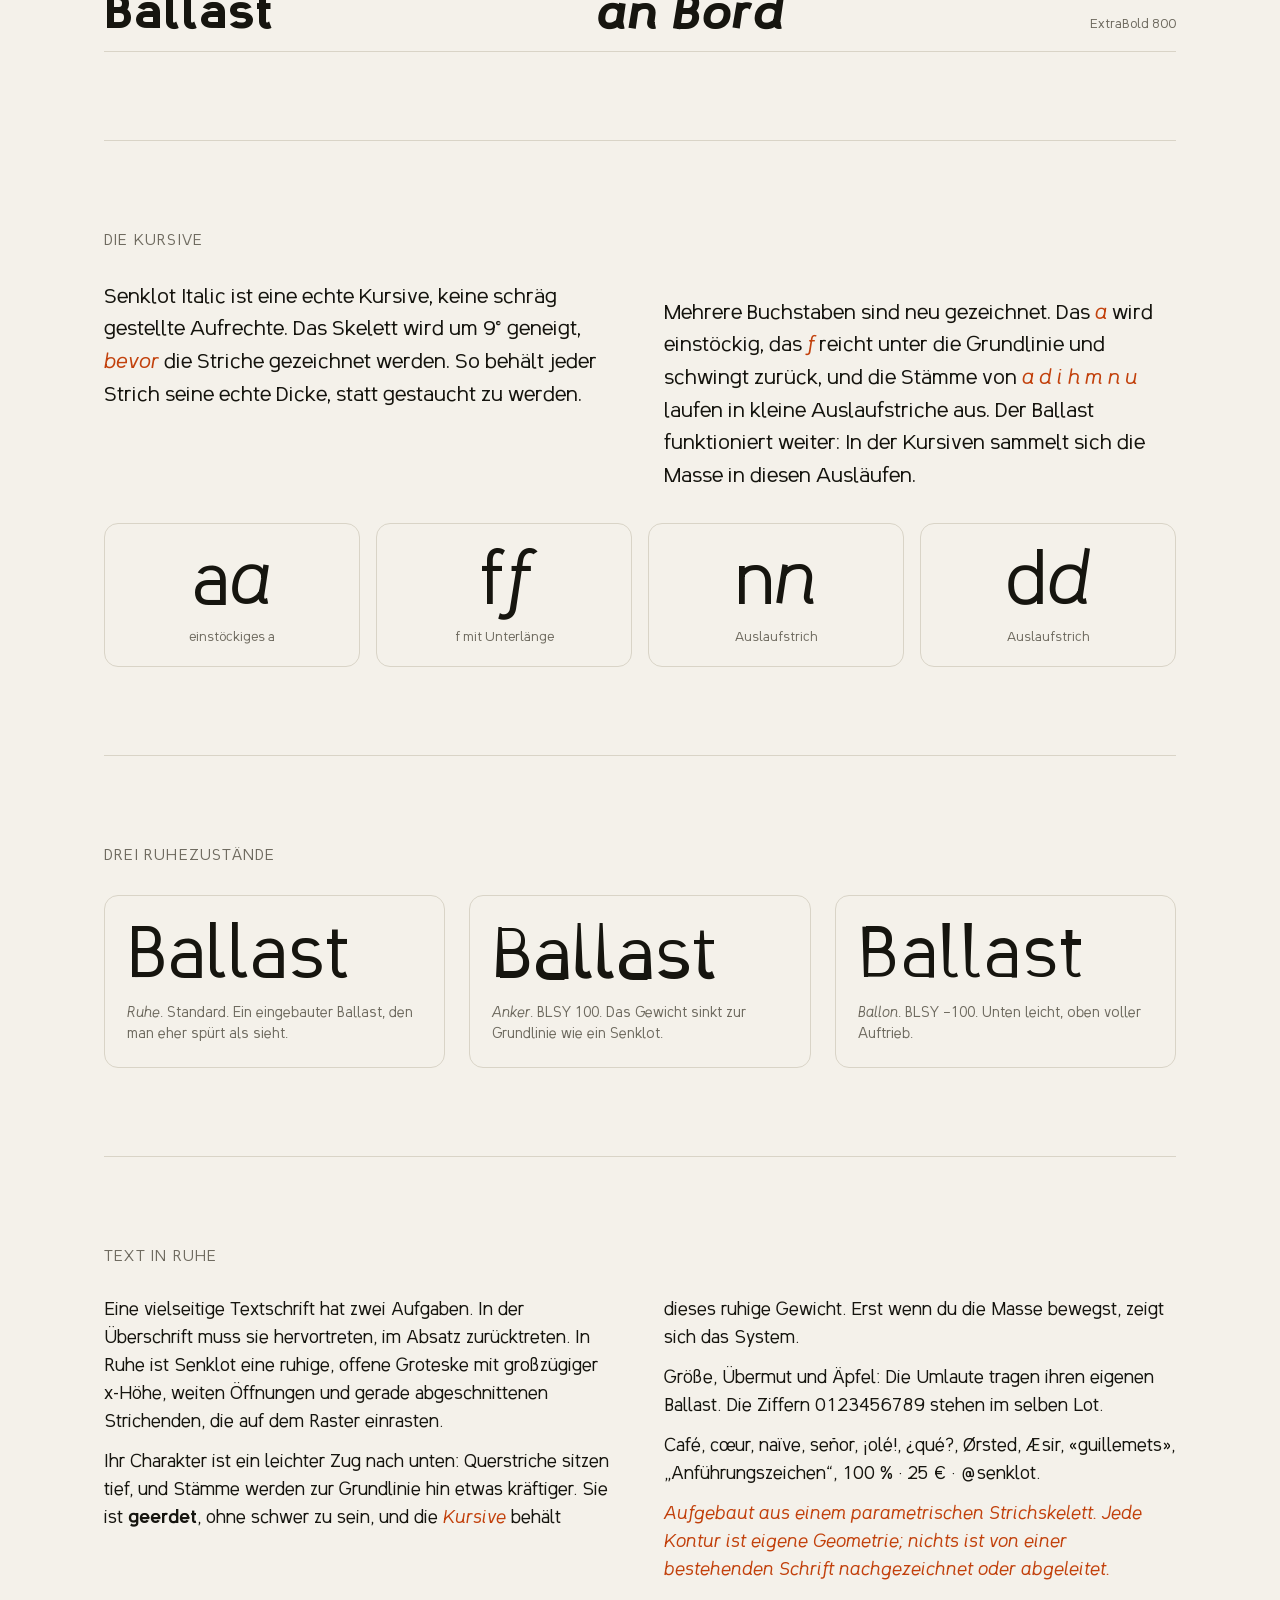
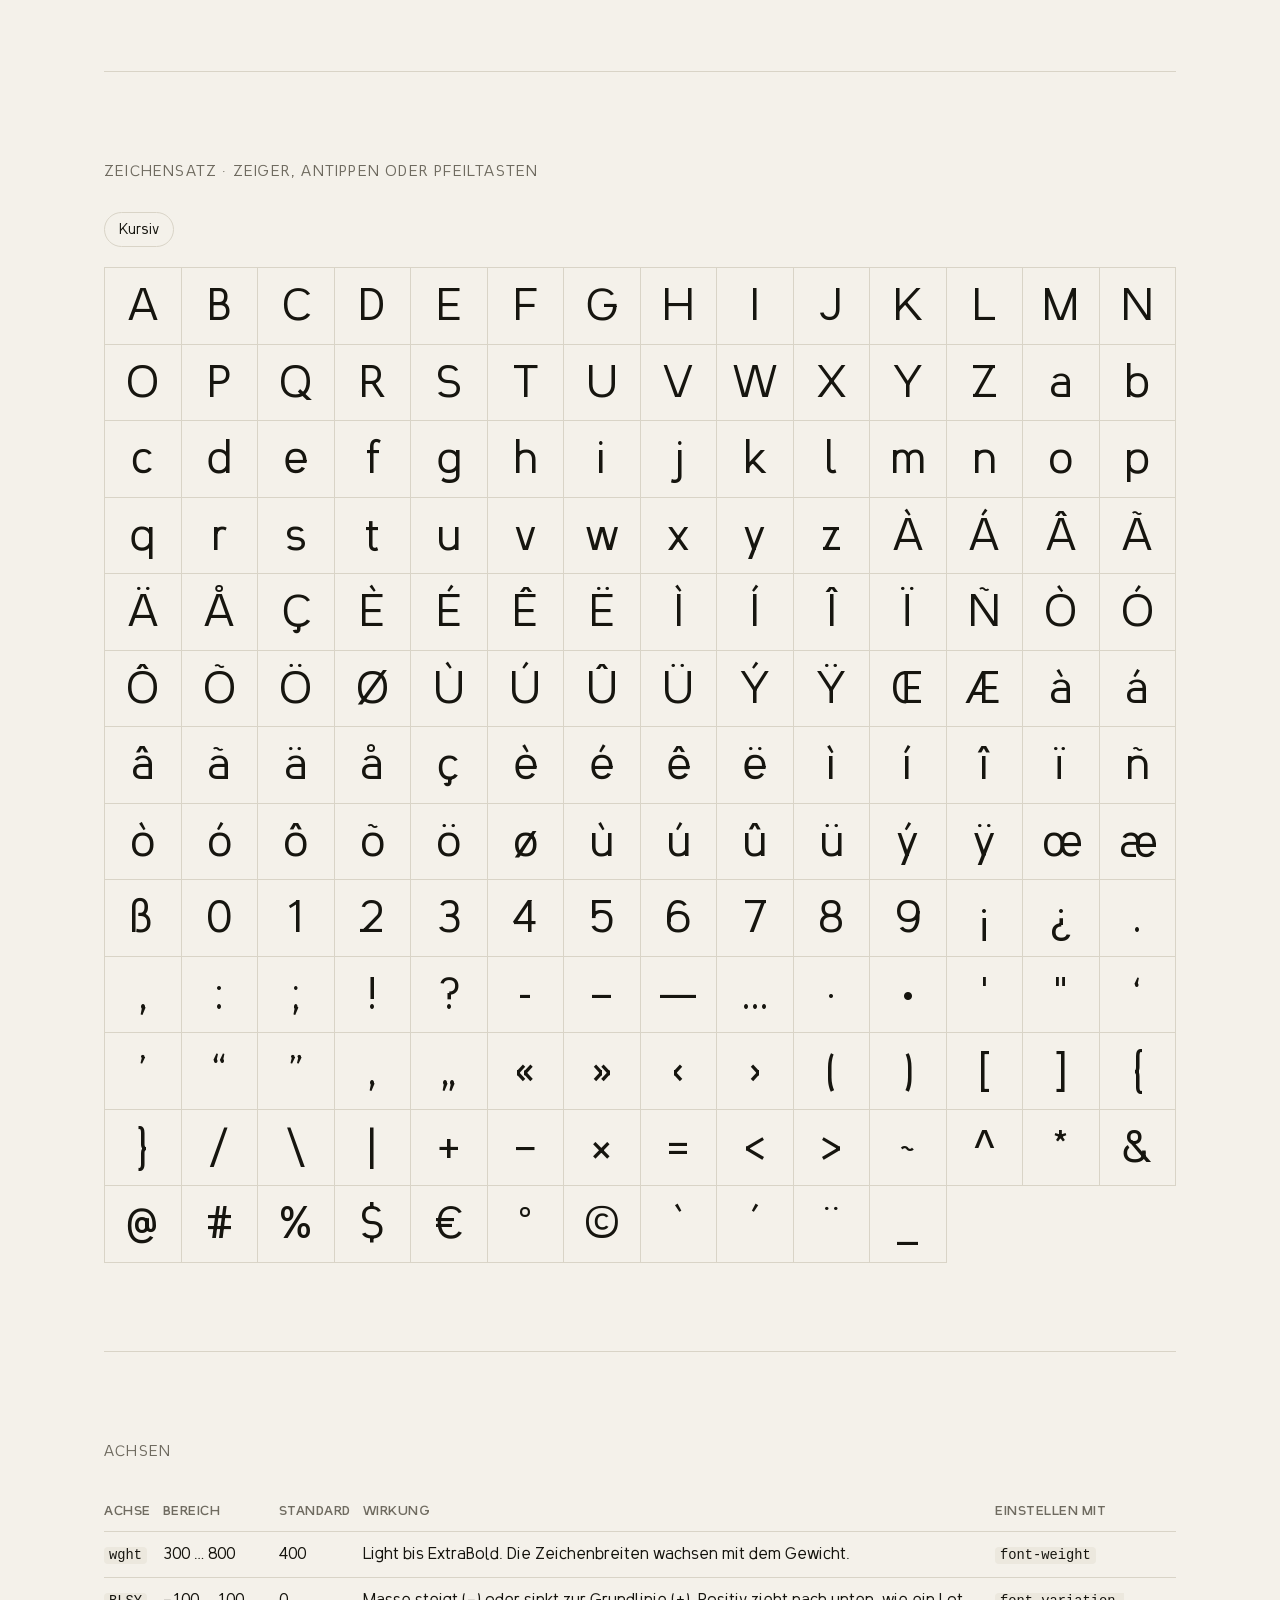
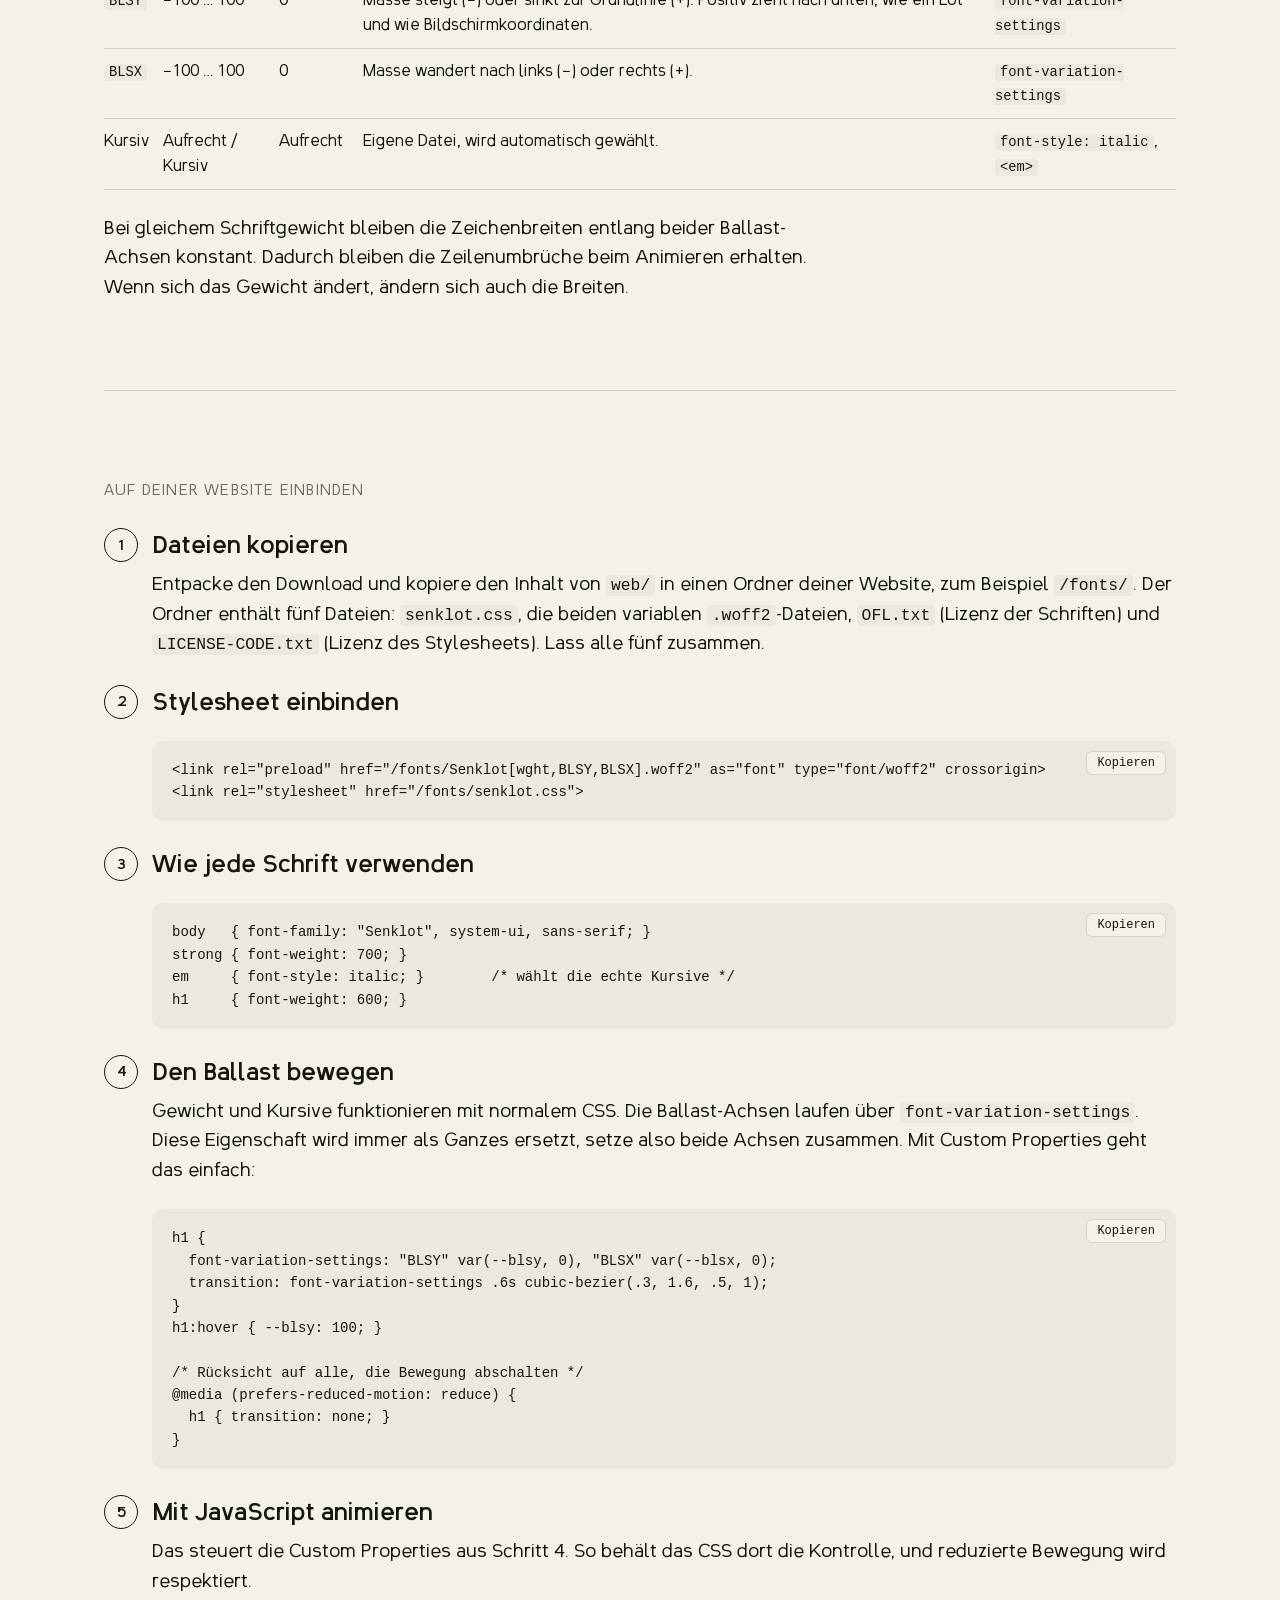
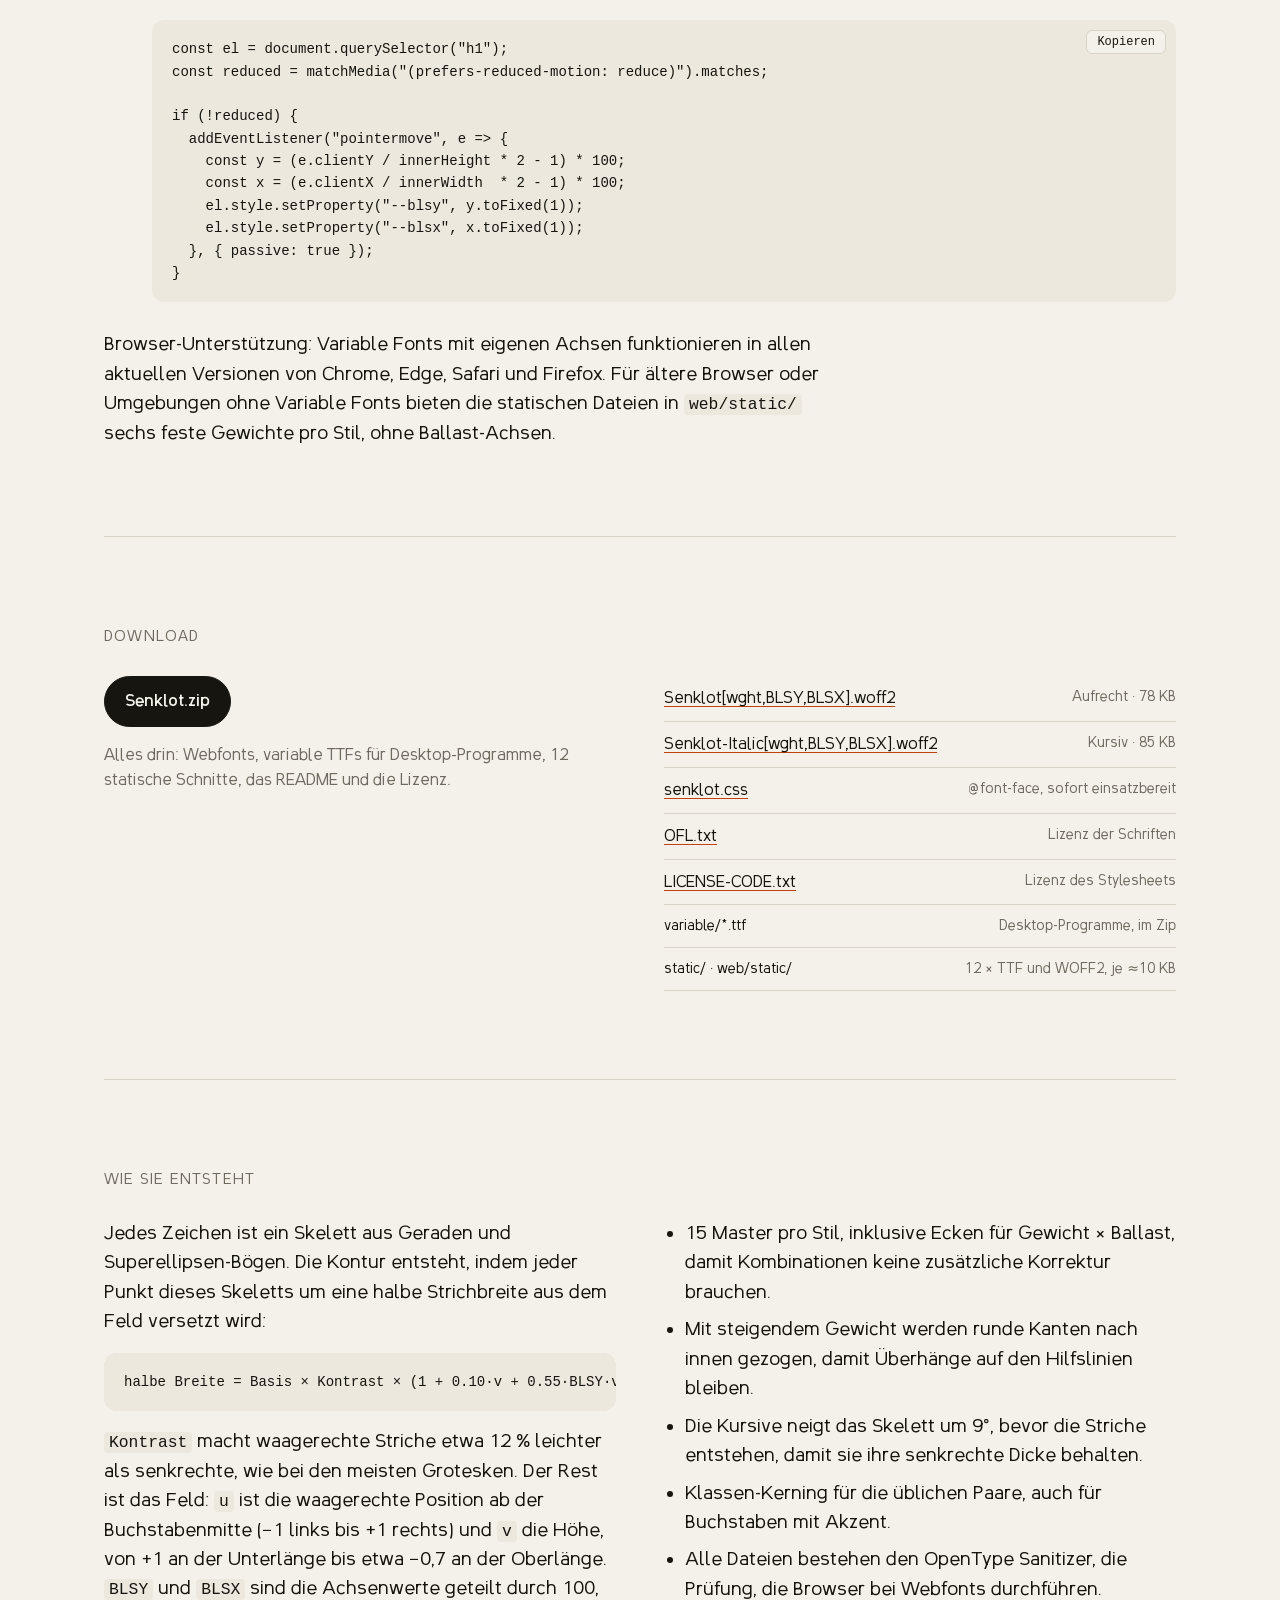
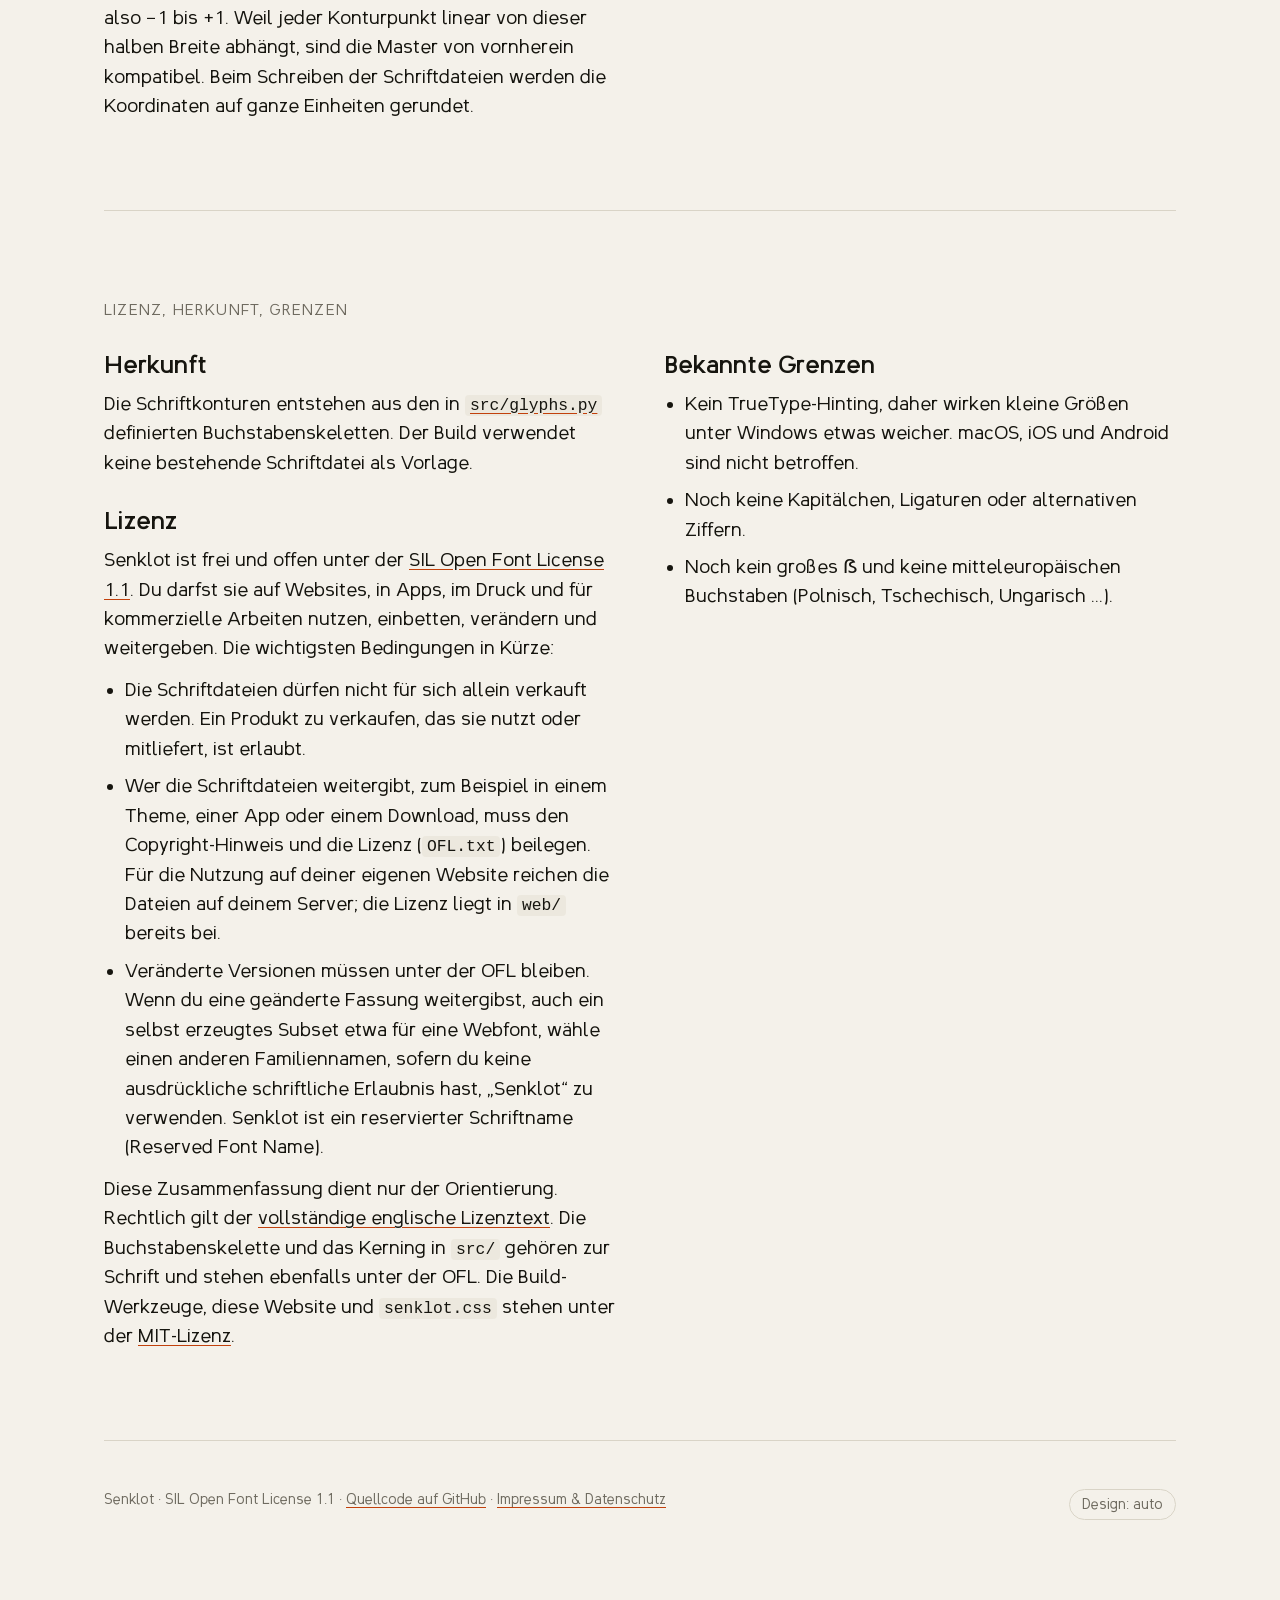
==== commit 0656ecb3: "Add Œ œ Æ æ ¡ ¿ Ÿ; glyph sources under OFL, tools and CSS under MIT; accurate claims; hero compariso" ====
--- a/docs/de/index.html
+++ b/docs/de/index.html
@@ -45,6 +45,10 @@
 .hero h1 span { display: inline-block; }
 em { color: var(--accent); }
 .lede { max-width: 640px; font-size: clamp(19px, 2.2vw, 24px); margin-top: 28px; }
+.compare { display: grid; grid-template-columns: repeat(3, 1fr); gap: 16px; margin-top: 32px; max-width: 900px; }
+.compare figure { border-top: 1px solid var(--line); padding-top: 10px; }
+.compare div { font-size: clamp(30px, 5vw, 60px); font-weight: 400; line-height: 1.1; }
+.compare figcaption { font-size: 13px; color: var(--muted); margin-top: 4px; font-variant-numeric: tabular-nums; }
 .hint { color: var(--muted); font-size: 14px; margin-top: 18px; }
 .hint button { font: inherit; color: var(--accent); background: none; border: 0; padding: 0; cursor: pointer; text-decoration: underline; }
 .cta { display: flex; gap: 12px; flex-wrap: wrap; margin-top: 28px; }
@@ -74,6 +78,7 @@
 .chip { font: inherit; font-size: 14px; padding: 6px 14px; border-radius: 999px; border: 1px solid var(--line); background: none; color: var(--ink); cursor: pointer; }
 .chip[aria-pressed="true"] { background: var(--ink); color: var(--bg); border-color: var(--ink); }
 .sample { font-size: clamp(44px, 7vw, 96px); line-height: 1.08; outline: none; overflow-wrap: anywhere; min-height: 2.2em; }
+.edit-hint { font-size: 13px; color: var(--muted); margin-top: 6px; }
 .code { margin-top: 24px; position: relative; }
 pre { font: 14px/1.6 ui-monospace, Menlo, Consolas, monospace; background: var(--card); padding: 18px 20px; border-radius: 12px; overflow-x: auto; white-space: pre; }
 .copy { position: absolute; top: 10px; right: 10px; font: 12px ui-monospace, Menlo, monospace; padding: 4px 10px; border-radius: 6px; border: 1px solid var(--line); background: var(--bg); color: var(--ink); cursor: pointer; }
@@ -133,7 +138,7 @@
   .wrap { padding: 0 16px; }
   nav.top .links > a:not(.keep) { display: none; }
   .two, .play { grid-template-columns: 1fr; }
-  .states { grid-template-columns: 1fr; }
+  .states, .compare { grid-template-columns: 1fr; }
   .text { columns: 1; }
   .hero h1 { white-space: normal; }
   .wtable div { grid-template-columns: 1fr auto; }
@@ -159,11 +164,16 @@
 
   <header class="hero">
     <h1 id="hero" aria-label="Senklot">Senklot</h1>
-    <p class="lede">Eine Groteske mit <em>beweglichem Schwerpunkt</em>. Die Strichstärke hängt davon ab, wo die Tinte sitzt, nicht davon, in welche Richtung der Strich läuft. Verschiebe das Gewicht, und jeder Buchstabe spürt es.</p>
+    <p class="lede">Eine variable Schrift mit <em>beweglichem Schwerpunkt</em>. Zieh das Gewicht nach unten, und die Buchstaben werden an der Grundlinie kräftiger. Beweg es zur Seite, und die Strichstärke wandert mit. Die Zeilenumbrüche bleiben dabei gleich.</p>
+    <div class="compare" aria-label="Dasselbe Wort mit angehobener, ruhender und abgesenkter Masse">
+      <figure><div style="font-variation-settings:'BLSY' -100,'BLSX' 0">Senklot</div><figcaption>BLSY −100 · steigt</figcaption></figure>
+      <figure><div>Senklot</div><figcaption>BLSY 0 · in Ruhe</figcaption></figure>
+      <figure><div style="font-variation-settings:'BLSY' 100,'BLSX' 0">Senklot</div><figcaption>BLSY 100 · sinkt</figcaption></figure>
+    </div>
     <p class="hint" id="hint">Bewege den Zeiger um den Titel oder scrolle schnell, um die Trägheit zu spüren. <button id="tilt" hidden>Neigung aktivieren</button></p>
     <div class="cta">
-      <a class="btn solid" href="../downloads/Senklot.zip" download>Senklot herunterladen</a>
-      <a class="btn" href="#play">Ausprobieren</a>
+      <a class="btn solid" href="../downloads/Senklot.zip" download>Schriftfamilie herunterladen</a>
+      <a class="btn" href="#play">Schrift ausprobieren</a>
     </div>
   </header>
 
@@ -186,10 +196,10 @@
     <div class="facts">
       <div><b>2</b><span>Stile: aufrecht und eine echte Kursive</span></div>
       <div><b>300–800</b><span>stufenloses Gewicht, Light bis ExtraBold</span></div>
-      <div><b>2</b><span>Ballast-Achsen, die keine andere Schrift hat</span></div>
-      <div><b>175</b><span>Zeichen, westeuropäisches Latein</span></div>
-    </div>
-    <div class="prose"><p>Die Achsen lassen sich frei kombinieren. Bold Italic mit nach links abgesunkener Masse ist genauso exakt wie Regular in Ruhe, weil alle fünfzehn Master ohne Näherung interpoliert werden.</p></div>
+      <div><b>2</b><span>Ballast-Achsen für senkrechte und waagerechte Gewichtsverlagerung</span></div>
+      <div><b>182</b><span>Zeichen: Umlaute und ß, œ und æ, ¡ ¿ und Akzentbuchstaben</span></div>
+    </div>
+    <div class="prose"><p>Die Achsen lassen sich frei kombinieren. Fünfzehn Master pro Stil beschreiben, wie Strichgewicht und Ballast zusammenspielen. So ist Bold Italic mit nach links abgesunkener Masse genauso sorgfältig gezeichnet wie Regular in Ruhe.</p></div>
   </section>
 
   <section id="play">
@@ -212,7 +222,8 @@
         </div>
       </div>
       <div>
-        <div class="sample" id="sample" contenteditable="true" spellcheck="false">Schwerkraft, leise am Werk.</div>
+        <div class="sample" id="sample" contenteditable="true" spellcheck="false" aria-label="Beispieltext, bearbeitbar">Schwerkraft, leise am Werk.</div>
+        <p class="edit-hint">Klick in den Text, um deinen eigenen zu schreiben.</p>
         <div class="code"><pre id="css"></pre><button class="copy" data-copy="css">Kopieren</button></div>
       </div>
     </div>
@@ -247,9 +258,9 @@
   <section>
     <h2>Drei Ruhezustände</h2>
     <div class="states">
-      <figure><div class="s" style="font-variation-settings:'BLSY' 0,'BLSX' 0">Ruhe</div><figcaption><i>Ruhe</i>. Standard. Ein eingebauter Ballast, den man eher spürt als sieht.</figcaption></figure>
-      <figure><div class="s" style="font-variation-settings:'BLSY' 100,'BLSX' 0">Anker</div><figcaption><i>Anker</i>. BLSY 100. Das Gewicht sinkt zur Grundlinie wie ein Senklot.</figcaption></figure>
-      <figure><div class="s" style="font-variation-settings:'BLSY' -100,'BLSX' 0">Ballon</div><figcaption><i>Ballon</i>. BLSY −100. Unten leicht, oben voller Auftrieb.</figcaption></figure>
+      <figure><div class="s" style="font-variation-settings:'BLSY' 0,'BLSX' 0">Ballast</div><figcaption><i>Ruhe</i>. Standard. Ein eingebauter Ballast, den man eher spürt als sieht.</figcaption></figure>
+      <figure><div class="s" style="font-variation-settings:'BLSY' 100,'BLSX' 0">Ballast</div><figcaption><i>Anker</i>. BLSY 100. Das Gewicht sinkt zur Grundlinie wie ein Senklot.</figcaption></figure>
+      <figure><div class="s" style="font-variation-settings:'BLSY' -100,'BLSX' 0">Ballast</div><figcaption><i>Ballon</i>. BLSY −100. Unten leicht, oben voller Auftrieb.</figcaption></figure>
     </div>
   </section>
 
@@ -259,15 +270,15 @@
       <p>Eine vielseitige Textschrift hat zwei Aufgaben. In der Überschrift muss sie hervortreten, im Absatz zurücktreten. In Ruhe ist Senklot eine ruhige, offene Groteske mit großzügiger x-Höhe, weiten Öffnungen und gerade abgeschnittenen Strichenden, die auf dem Raster einrasten.</p>
       <p>Ihr Charakter ist ein leichter Zug nach unten: Querstriche sitzen tief, und Stämme werden zur Grundlinie hin etwas kräftiger. Sie ist <strong>geerdet</strong>, ohne schwer zu sein, und die <em>Kursive</em> behält dieses ruhige Gewicht. Erst wenn du die Masse bewegst, zeigt sich das System.</p>
       <p>Größe, Übermut und Äpfel: Die Umlaute tragen ihren eigenen Ballast. Die Ziffern 0123456789 stehen im selben Lot.</p>
-      <p>Café, naïve, señor, Ørsted, «guillemets», „Anführungszeichen“, 100 % · 25 € · @senklot.</p>
+      <p>Café, cœur, naïve, señor, ¡olé!, ¿qué?, Ørsted, Æsir, «guillemets», „Anführungszeichen“, 100 % · 25 € · @senklot.</p>
       <p><em>Aufgebaut aus einem parametrischen Strichskelett. Jede Kontur ist eigene Geometrie; nichts ist von einer bestehenden Schrift nachgezeichnet oder abgeleitet.</em></p>
     </div>
   </section>
 
   <section id="glyphs">
-    <h2>Zeichensatz · Zeichen antippen, mit der Maus berühren oder per Tab ansteuern</h2>
+    <h2>Zeichensatz · Zeiger, Antippen oder Pfeiltasten</h2>
     <div class="toggles"><button class="chip" id="gr-it" aria-pressed="false">Kursiv</button></div>
-    <div class="grid" id="grid"></div>
+    <div class="grid" id="grid" role="grid" aria-label="Zeichensatz"></div>
   </section>
 
   <section id="axes">
@@ -275,19 +286,19 @@
     <div class="tscroll"><table>
       <thead><tr><th>Achse</th><th>Bereich</th><th>Standard</th><th>Wirkung</th><th>Einstellen mit</th></tr></thead>
       <tbody>
-        <tr><td><code>wght</code></td><td>300 … 800</td><td>400</td><td>Light bis ExtraBold. Mit kräftigeren Strichen wird auch der Abstand weiter.</td><td><code>font-weight</code></td></tr>
+        <tr><td><code>wght</code></td><td>300 … 800</td><td>400</td><td>Light bis ExtraBold. Die Zeichenbreiten wachsen mit dem Gewicht.</td><td><code>font-weight</code></td></tr>
         <tr><td><code>BLSY</code></td><td>−100 … 100</td><td>0</td><td>Masse steigt (−) oder sinkt zur Grundlinie (+). Positiv zieht nach unten, wie ein Lot und wie Bildschirmkoordinaten.</td><td><code>font-variation-settings</code></td></tr>
         <tr><td><code>BLSX</code></td><td>−100 … 100</td><td>0</td><td>Masse wandert nach links (−) oder rechts (+).</td><td><code>font-variation-settings</code></td></tr>
         <tr><td>Kursiv</td><td>Aufrecht / Kursiv</td><td>Aufrecht</td><td>Eigene Datei, wird automatisch gewählt.</td><td><code>font-style: italic</code>, <code>&lt;em&gt;</code></td></tr>
       </tbody>
     </table></div>
-    <div class="prose" style="margin-top:24px"><p>Die Ballast-Achsen ändern nie die Laufweiten. Du kannst sie also in Fließtext animieren, ohne dass etwas umbricht. Die Gewichtsachse ändert die Breiten, wie Gewichtsachsen in jeder Schriftfamilie.</p></div>
+    <div class="prose" style="margin-top:24px"><p>Bei gleichem Schriftgewicht bleiben die Zeichenbreiten entlang beider Ballast-Achsen konstant. Dadurch bleiben die Zeilenumbrüche beim Animieren erhalten. Wenn sich das Gewicht ändert, ändern sich auch die Breiten.</p></div>
   </section>
 
   <section id="use">
     <h2>Auf deiner Website einbinden</h2>
     <ol class="steps">
-      <li><h3>Dateien kopieren</h3><p>Entpacke den Download und kopiere den Inhalt von <code>web/</code> in einen Ordner deiner Website, zum Beispiel <code>/fonts/</code>. Du brauchst <code>senklot.css</code>, die beiden variablen <code>.woff2</code>-Dateien und <code>OFL.txt</code>, damit die Lizenz bei den Schriften bleibt.</p></li>
+      <li><h3>Dateien kopieren</h3><p>Entpacke den Download und kopiere den Inhalt von <code>web/</code> in einen Ordner deiner Website, zum Beispiel <code>/fonts/</code>. Der Ordner enthält fünf Dateien: <code>senklot.css</code>, die beiden variablen <code>.woff2</code>-Dateien, <code>OFL.txt</code> (Lizenz der Schriften) und <code>LICENSE-CODE.txt</code> (Lizenz des Stylesheets). Lass alle fünf zusammen.</p></li>
       <li><h3>Stylesheet einbinden</h3>
         <div class="code"><pre id="c1">&lt;link rel="preload" href="/fonts/Senklot[wght,BLSY,BLSX].woff2" as="font" type="font/woff2" crossorigin&gt;
 &lt;link rel="stylesheet" href="/fonts/senklot.css"&gt;</pre><button class="copy" data-copy="c1">Kopieren</button></div></li>
@@ -333,9 +344,11 @@
         <p style="margin-top:16px;font-size:16px;color:var(--muted)">Alles drin: Webfonts, variable TTFs für Desktop-Programme, 12 statische Schnitte, das README und die Lizenz.</p>
       </div>
       <ul class="files">
-        <li><a href="../fonts/Senklot[wght,BLSY,BLSX].woff2" download>Senklot[wght,BLSY,BLSX].woff2</a><span>Aufrecht · 72 KB</span></li>
-        <li><a href="../fonts/Senklot-Italic[wght,BLSY,BLSX].woff2" download>Senklot-Italic[wght,BLSY,BLSX].woff2</a><span>Kursiv · 80 KB</span></li>
+        <li><a href="../fonts/Senklot[wght,BLSY,BLSX].woff2" download>Senklot[wght,BLSY,BLSX].woff2</a><span>Aufrecht · 78 KB</span></li>
+        <li><a href="../fonts/Senklot-Italic[wght,BLSY,BLSX].woff2" download>Senklot-Italic[wght,BLSY,BLSX].woff2</a><span>Kursiv · 85 KB</span></li>
         <li><a href="../fonts/senklot.css" download>senklot.css</a><span>@font-face, sofort einsatzbereit</span></li>
+        <li><a href="../fonts/OFL.txt" download>OFL.txt</a><span>Lizenz der Schriften</span></li>
+        <li><a href="../fonts/LICENSE-CODE.txt" download>LICENSE-CODE.txt</a><span>Lizenz des Stylesheets</span></li>
         <li><span style="color:inherit">variable/*.ttf</span><span>Desktop-Programme, im Zip</span></li>
         <li><span style="color:inherit">static/ · web/static/</span><span>12 × TTF und WOFF2, je ≈10 KB</span></li>
       </ul>
@@ -348,10 +361,10 @@
       <div class="prose">
         <p>Jedes Zeichen ist ein Skelett aus Geraden und Superellipsen-Bögen. Die Kontur entsteht, indem jeder Punkt dieses Skeletts um eine halbe Strichbreite aus dem Feld versetzt wird:</p>
         <pre style="margin:16px 0">halbe Breite = Basis × Kontrast × (1 + 0.10·v + 0.55·BLSY·v + 0.40·BLSX·u)</pre>
-        <p>Dabei ist <code>u</code> die waagerechte Position ab der Buchstabenmitte (−1 links bis +1 rechts) und <code>v</code> die Höhe, von +1 an der Unterlänge bis etwa −0,7 an der Oberlänge. <code>BLSY</code> und <code>BLSX</code> sind die Achsenwerte geteilt durch 100, also −1 bis +1. Weil jeder Konturpunkt linear von dieser halben Breite abhängt, interpoliert die Schrift exakt zwischen ihren Mastern.</p>
+        <p><code>Kontrast</code> macht waagerechte Striche etwa 12 % leichter als senkrechte, wie bei den meisten Grotesken. Der Rest ist das Feld: <code>u</code> ist die waagerechte Position ab der Buchstabenmitte (−1 links bis +1 rechts) und <code>v</code> die Höhe, von +1 an der Unterlänge bis etwa −0,7 an der Oberlänge. <code>BLSY</code> und <code>BLSX</code> sind die Achsenwerte geteilt durch 100, also −1 bis +1. Weil jeder Konturpunkt linear von dieser halben Breite abhängt, sind die Master von vornherein kompatibel. Beim Schreiben der Schriftdateien werden die Koordinaten auf ganze Einheiten gerundet.</p>
       </div>
       <ul class="plain">
-        <li>15 Master pro Stil, inklusive Ecken für Gewicht × Ballast, damit Kombinationen exakt bleiben.</li>
+        <li>15 Master pro Stil, inklusive Ecken für Gewicht × Ballast, damit Kombinationen keine zusätzliche Korrektur brauchen.</li>
         <li>Mit steigendem Gewicht werden runde Kanten nach innen gezogen, damit Überhänge auf den Hilfslinien bleiben.</li>
         <li>Die Kursive neigt das Skelett um 9°, bevor die Striche entstehen, damit sie ihre senkrechte Dicke behalten.</li>
         <li>Klassen-Kerning für die üblichen Paare, auch für Buchstaben mit Akzent.</li>
@@ -365,22 +378,22 @@
     <div class="two">
       <div class="prose">
         <h3>Herkunft</h3>
-        <p>Senklot wurde aus eigenen parametrischen Skeletten erzeugt, die für dieses Projekt geschrieben wurden. Es wurden keine Konturen, Metriken oder Daten einer bestehenden Schrift verwendet, nachgezeichnet oder abgeleitet.</p>
+        <p>Die Schriftkonturen entstehen aus den in <a href="https://github.com/paulwilke/senklot/blob/main/src/glyphs.py"><code>src/glyphs.py</code></a> definierten Buchstabenskeletten. Der Build verwendet keine bestehende Schriftdatei als Vorlage.</p>
         <h3 style="margin-top:28px">Lizenz</h3>
         <p>Senklot ist frei und offen unter der <a href="https://openfontlicense.org">SIL Open Font License 1.1</a>. Du darfst sie auf Websites, in Apps, im Druck und für kommerzielle Arbeiten nutzen, einbetten, verändern und weitergeben. Die wichtigsten Bedingungen in Kürze:</p>
         <ul class="plain" style="margin-top:12px">
           <li>Die Schriftdateien dürfen nicht für sich allein verkauft werden. Ein Produkt zu verkaufen, das sie nutzt oder mitliefert, ist erlaubt.</li>
           <li>Wer die Schriftdateien weitergibt, zum Beispiel in einem Theme, einer App oder einem Download, muss den Copyright-Hinweis und die Lizenz (<code>OFL.txt</code>) beilegen. Für die Nutzung auf deiner eigenen Website reichen die Dateien auf deinem Server; die Lizenz liegt in <code>web/</code> bereits bei.</li>
-          <li>Veränderte Versionen müssen unter der OFL bleiben und dürfen nicht „Senklot“ heißen. Senklot ist ein reservierter Schriftname (Reserved Font Name).</li>
+          <li>Veränderte Versionen müssen unter der OFL bleiben. Wenn du eine geänderte Fassung weitergibst, auch ein selbst erzeugtes Subset etwa für eine Webfont, wähle einen anderen Familiennamen, sofern du keine ausdrückliche schriftliche Erlaubnis hast, „Senklot“ zu verwenden. Senklot ist ein reservierter Schriftname (Reserved Font Name).</li>
         </ul>
-        <p style="margin-top:12px">Diese Zusammenfassung dient nur der Orientierung. Rechtlich gilt der <a href="https://github.com/paulwilke/senklot/blob/main/OFL.txt">vollständige englische Lizenztext</a>. Website und Build-Code stehen unter der <a href="https://github.com/paulwilke/senklot/blob/main/src/LICENSE.txt">MIT-Lizenz</a>.</p>
+        <p style="margin-top:12px">Diese Zusammenfassung dient nur der Orientierung. Rechtlich gilt der <a href="https://github.com/paulwilke/senklot/blob/main/OFL.txt">vollständige englische Lizenztext</a>. Die Buchstabenskelette und das Kerning in <code>src/</code> gehören zur Schrift und stehen ebenfalls unter der OFL. Die Build-Werkzeuge, diese Website und <code>senklot.css</code> stehen unter der <a href="https://github.com/paulwilke/senklot/blob/main/src/LICENSE.txt">MIT-Lizenz</a>.</p>
       </div>
       <div class="prose">
         <h3>Bekannte Grenzen</h3>
         <ul class="plain">
           <li>Kein TrueType-Hinting, daher wirken kleine Größen unter Windows etwas weicher. macOS, iOS und Android sind nicht betroffen.</li>
           <li>Noch keine Kapitälchen, Ligaturen oder alternativen Ziffern.</li>
-          <li>Nur westeuropäisches Latein. Polnische, tschechische und andere mitteleuropäische Buchstaben fehlen.</li>
+          <li>Noch kein großes ẞ und keine mitteleuropäischen Buchstaben (Polnisch, Tschechisch, Ungarisch …).</li>
         </ul>
       </div>
     </div>
@@ -489,7 +502,12 @@
   $('w').addEventListener('input', e => { P.w = +e.target.value; render(); });
   $('sz').addEventListener('input', e => { P.size = +e.target.value; render(); });
   $('it').onclick = () => { P.italic = !P.italic; render(); };
-  $('reset').onclick = () => { swinging = false; Object.assign(P, { y: 0, x: 0, w: 400 }); $('w').value = 400; render(); };
+  $('reset').onclick = () => {
+    swinging = false; $('swing').setAttribute('aria-pressed', false);
+    const size = innerWidth < 760 ? 56 : 80;
+    Object.assign(P, { y: 0, x: 0, w: 400, size, italic: false });
+    $('w').value = 400; $('sz').value = size; render();
+  };
   $('swing').onclick = () => {
     swinging = !swinging; $('swing').setAttribute('aria-pressed', swinging);
     const t0 = performance.now();
@@ -505,16 +523,26 @@
   render();
 
   // ---- glyph grid ----
-  const chars = 'ABCDEFGHIJKLMNOPQRSTUVWXYZabcdefghijklmnopqrstuvwxyzÀÁÂÃÄÅÇÈÉÊËÌÍÎÏÑÒÓÔÕÖØÙÚÛÜÝàáâãäåçèéêëìíîïñòóôõöøùúûüýÿß0123456789.,:;!?-–—…·•\'"‘’“”‚„«»‹›()[]{}/\\|+−×=<>~^*&@#%$€°©`´¨_';
+  const chars = 'ABCDEFGHIJKLMNOPQRSTUVWXYZabcdefghijklmnopqrstuvwxyzÀÁÂÃÄÅÇÈÉÊËÌÍÎÏÑÒÓÔÕÖØÙÚÛÜÝŸŒÆàáâãäåçèéêëìíîïñòóôõöøùúûüýÿœæß0123456789¡¿.,:;!?-–—…·•\'"‘’“”‚„«»‹›()[]{}/\\|+−×=<>~^*&@#%$€°©`´¨_';
   const grid = $('grid');
   for (const c of chars) {
-    const d = document.createElement('div'); d.textContent = c; d.tabIndex = 0;
+    const d = document.createElement('div'); d.textContent = c; d.tabIndex = grid.children.length ? -1 : 0;
     d.setAttribute('role', 'button'); d.setAttribute('aria-pressed', 'false');
     const toggle = () => d.setAttribute('aria-pressed', d.classList.toggle('on'));
     d.onclick = toggle;
     d.onkeydown = e => { if (e.key === 'Enter' || e.key === ' ') { e.preventDefault(); toggle(); } };
     grid.appendChild(d);
   }
+  grid.addEventListener('keydown', e => {
+    const cells = [...grid.children], i = cells.indexOf(document.activeElement);
+    if (i < 0) return;
+    const cols = Math.max(1, Math.round(grid.clientWidth / cells[0].offsetWidth));
+    const step = { ArrowRight: 1, ArrowLeft: -1, ArrowDown: cols, ArrowUp: -cols, Home: -i, End: cells.length - 1 - i }[e.key];
+    if (step === undefined) return;
+    e.preventDefault();
+    const j = Math.max(0, Math.min(cells.length - 1, i + step));
+    cells[i].tabIndex = -1; cells[j].tabIndex = 0; cells[j].focus();
+  });
   $('gr-it').onclick = e => { const on = grid.classList.toggle('it'); e.target.setAttribute('aria-pressed', on); };
 
   // ---- copy buttons ----
--- a/docs/fonts/senklot.css
+++ b/docs/fonts/senklot.css
@@ -1,5 +1,10 @@
-/* Senklot: drop this file and both .woff2 files next to it into your site.
-   Copyright 2026 The Senklot Project Authors, with Reserved Font Name "Senklot". SIL Open Font License 1.1 (https://openfontlicense.org) */
+/* Senklot web fonts. Keep these files together in one folder:
+   senklot.css, Senklot[wght,BLSY,BLSX].woff2, Senklot-Italic[wght,BLSY,BLSX].woff2,
+   OFL.txt, LICENSE-CODE.txt
+
+   This stylesheet: MIT licence, see LICENSE-CODE.txt.
+   The fonts it loads: Copyright 2026 The Senklot Project Authors, with Reserved Font
+   Name "Senklot". SIL Open Font License 1.1, see OFL.txt (https://openfontlicense.org). */
 @font-face {
   font-family: "Senklot";
   src: url("Senklot[wght,BLSY,BLSX].woff2") format("woff2-variations"),
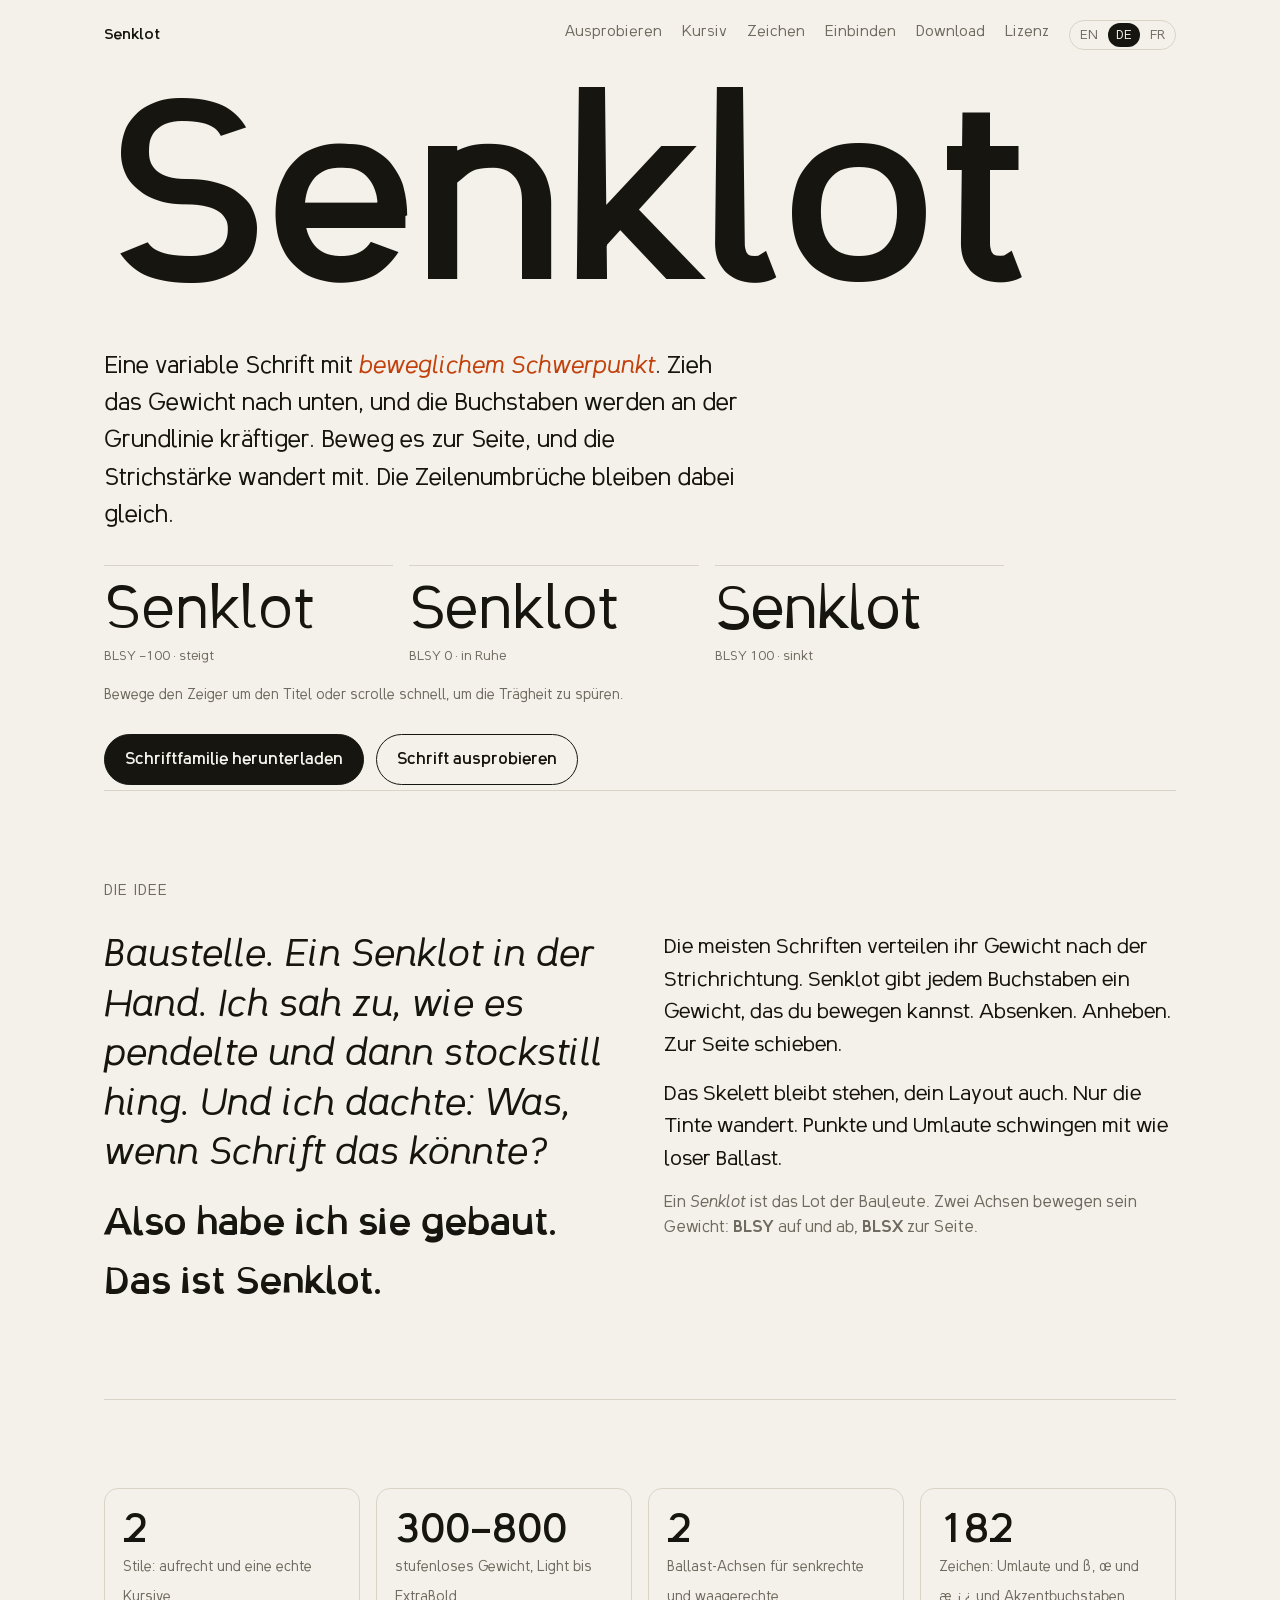
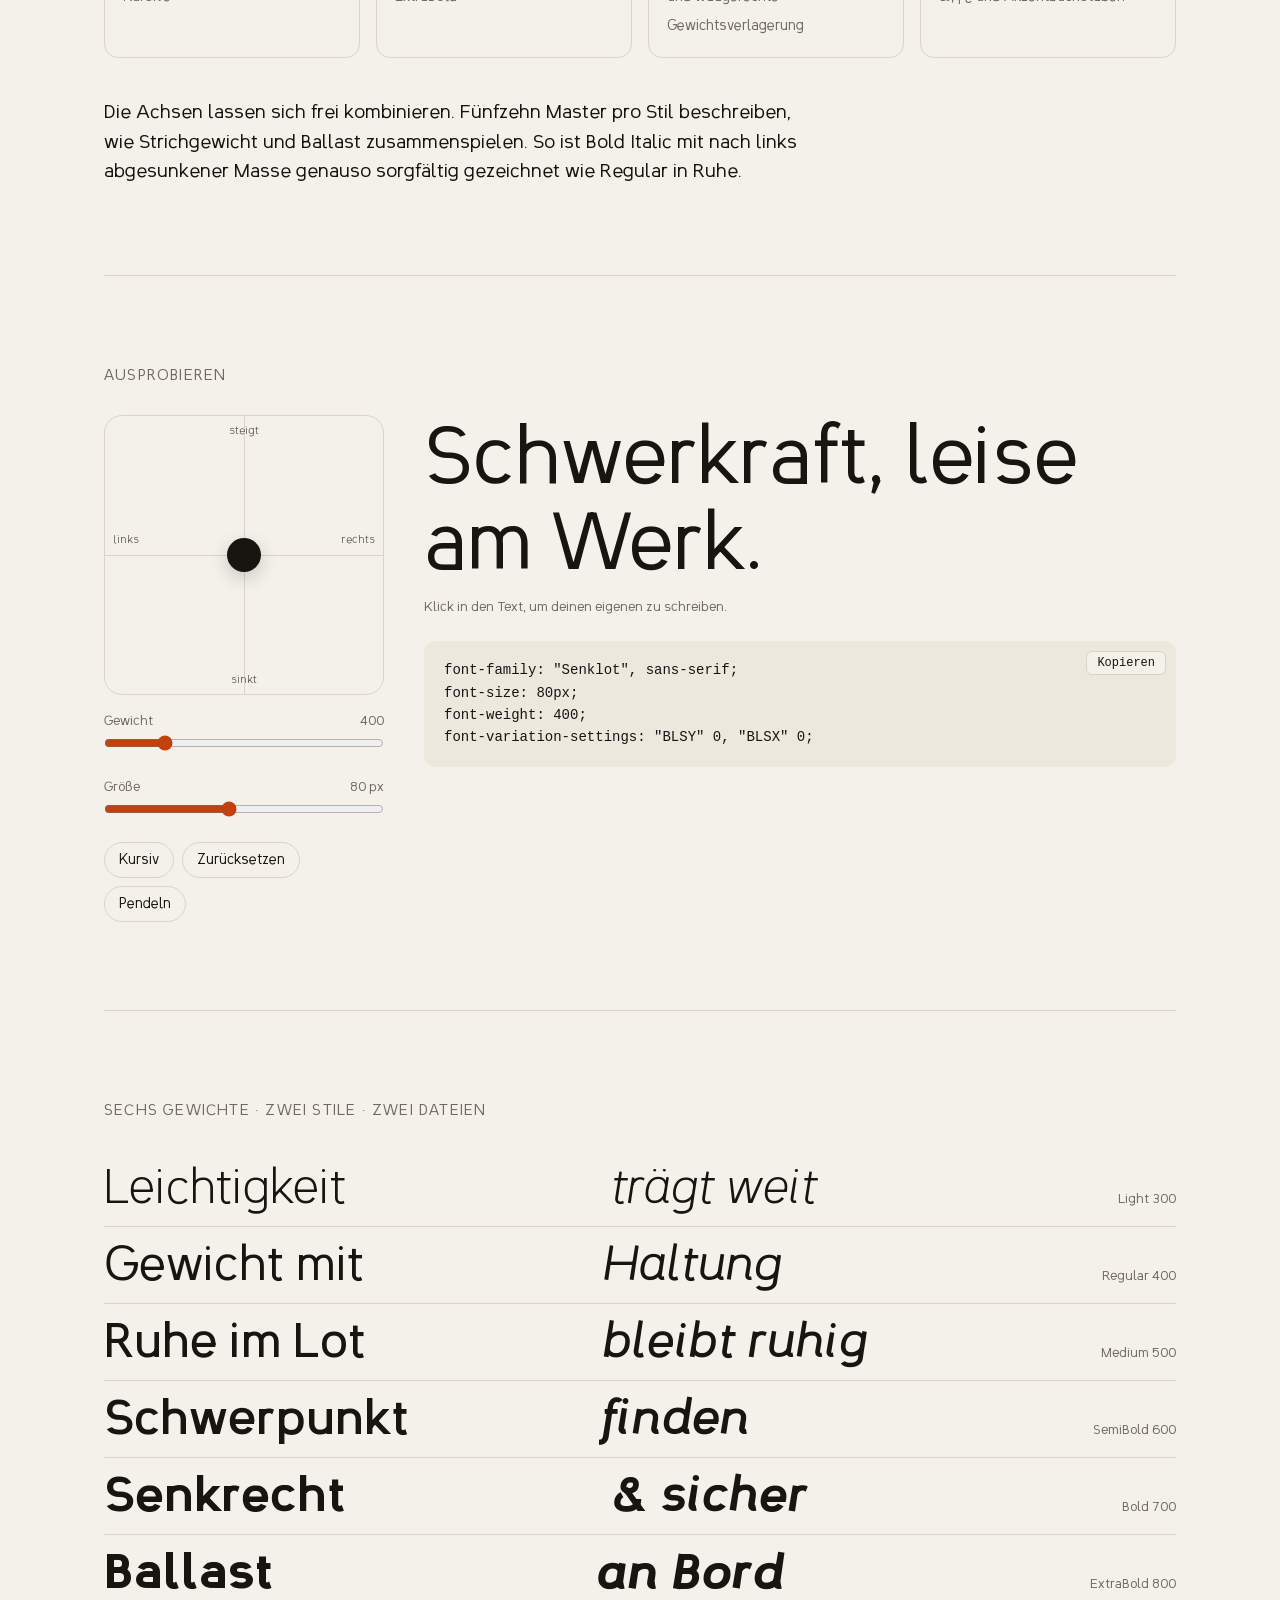
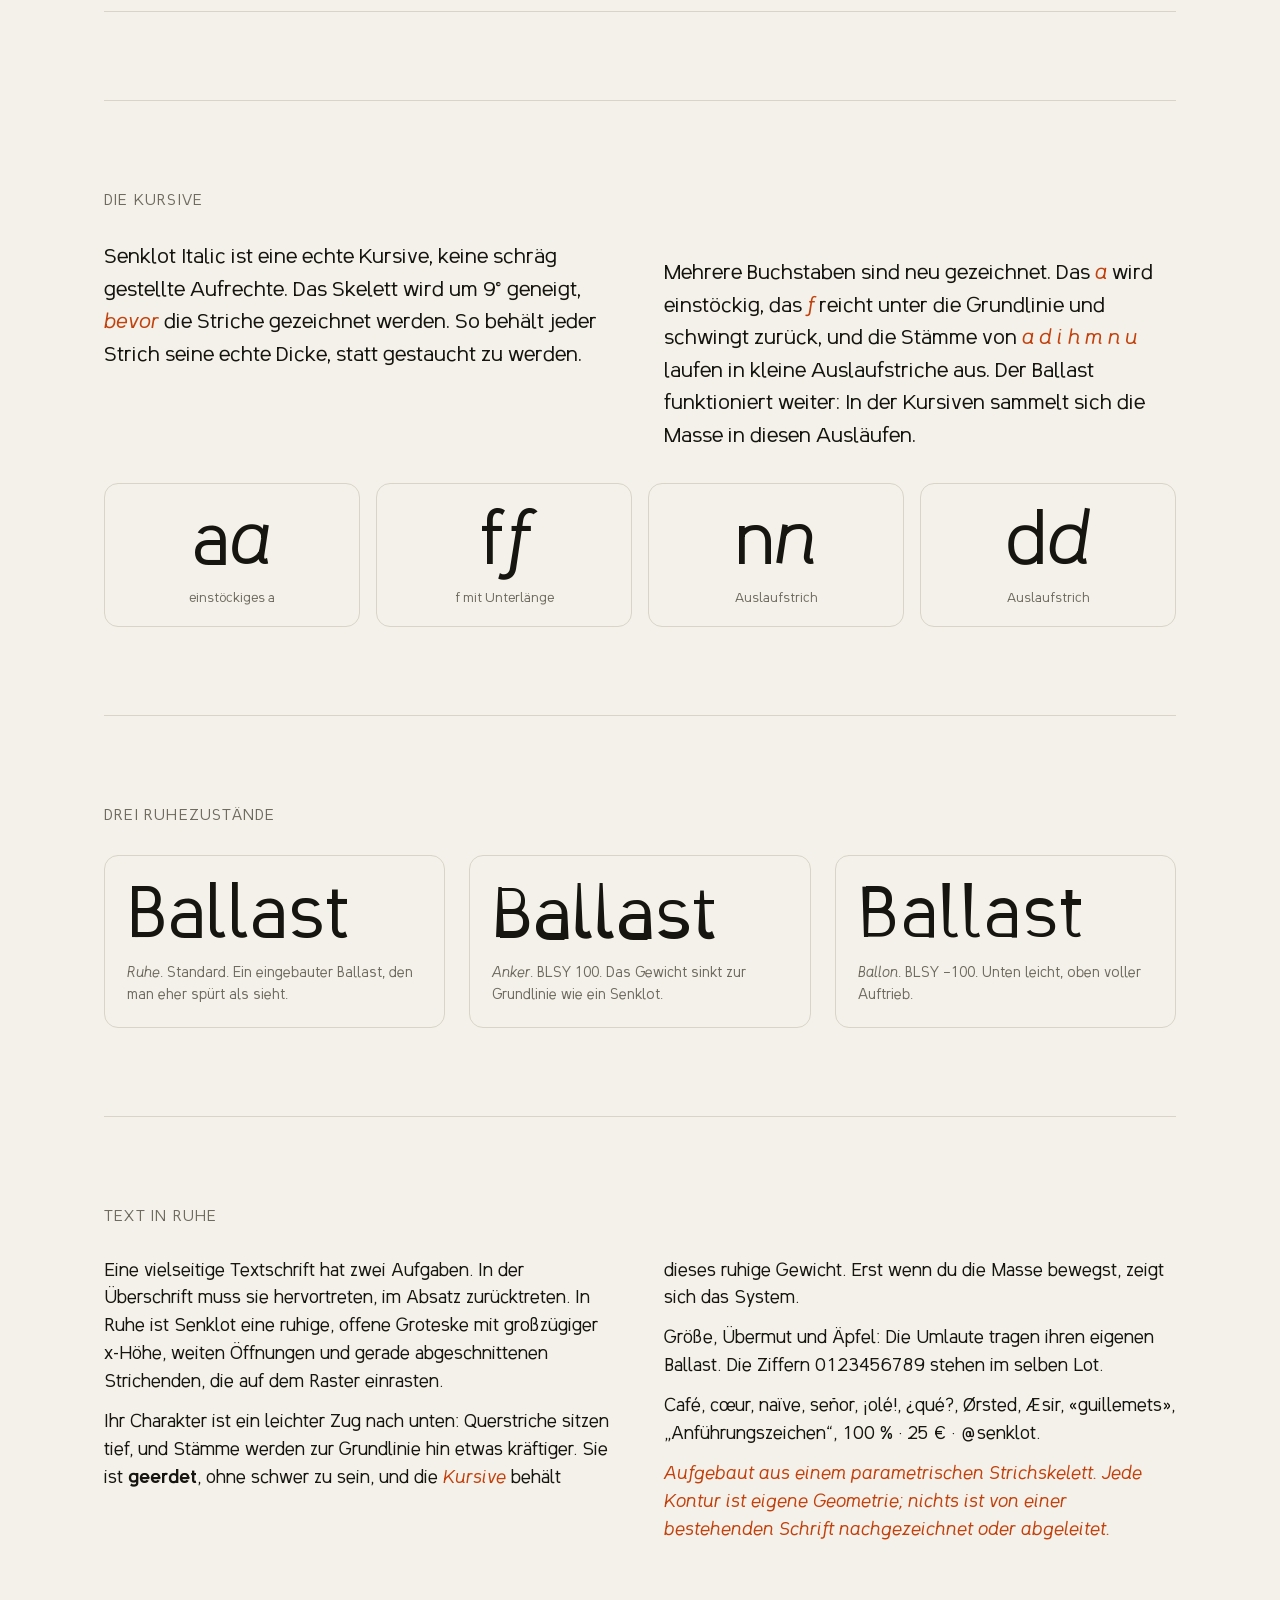
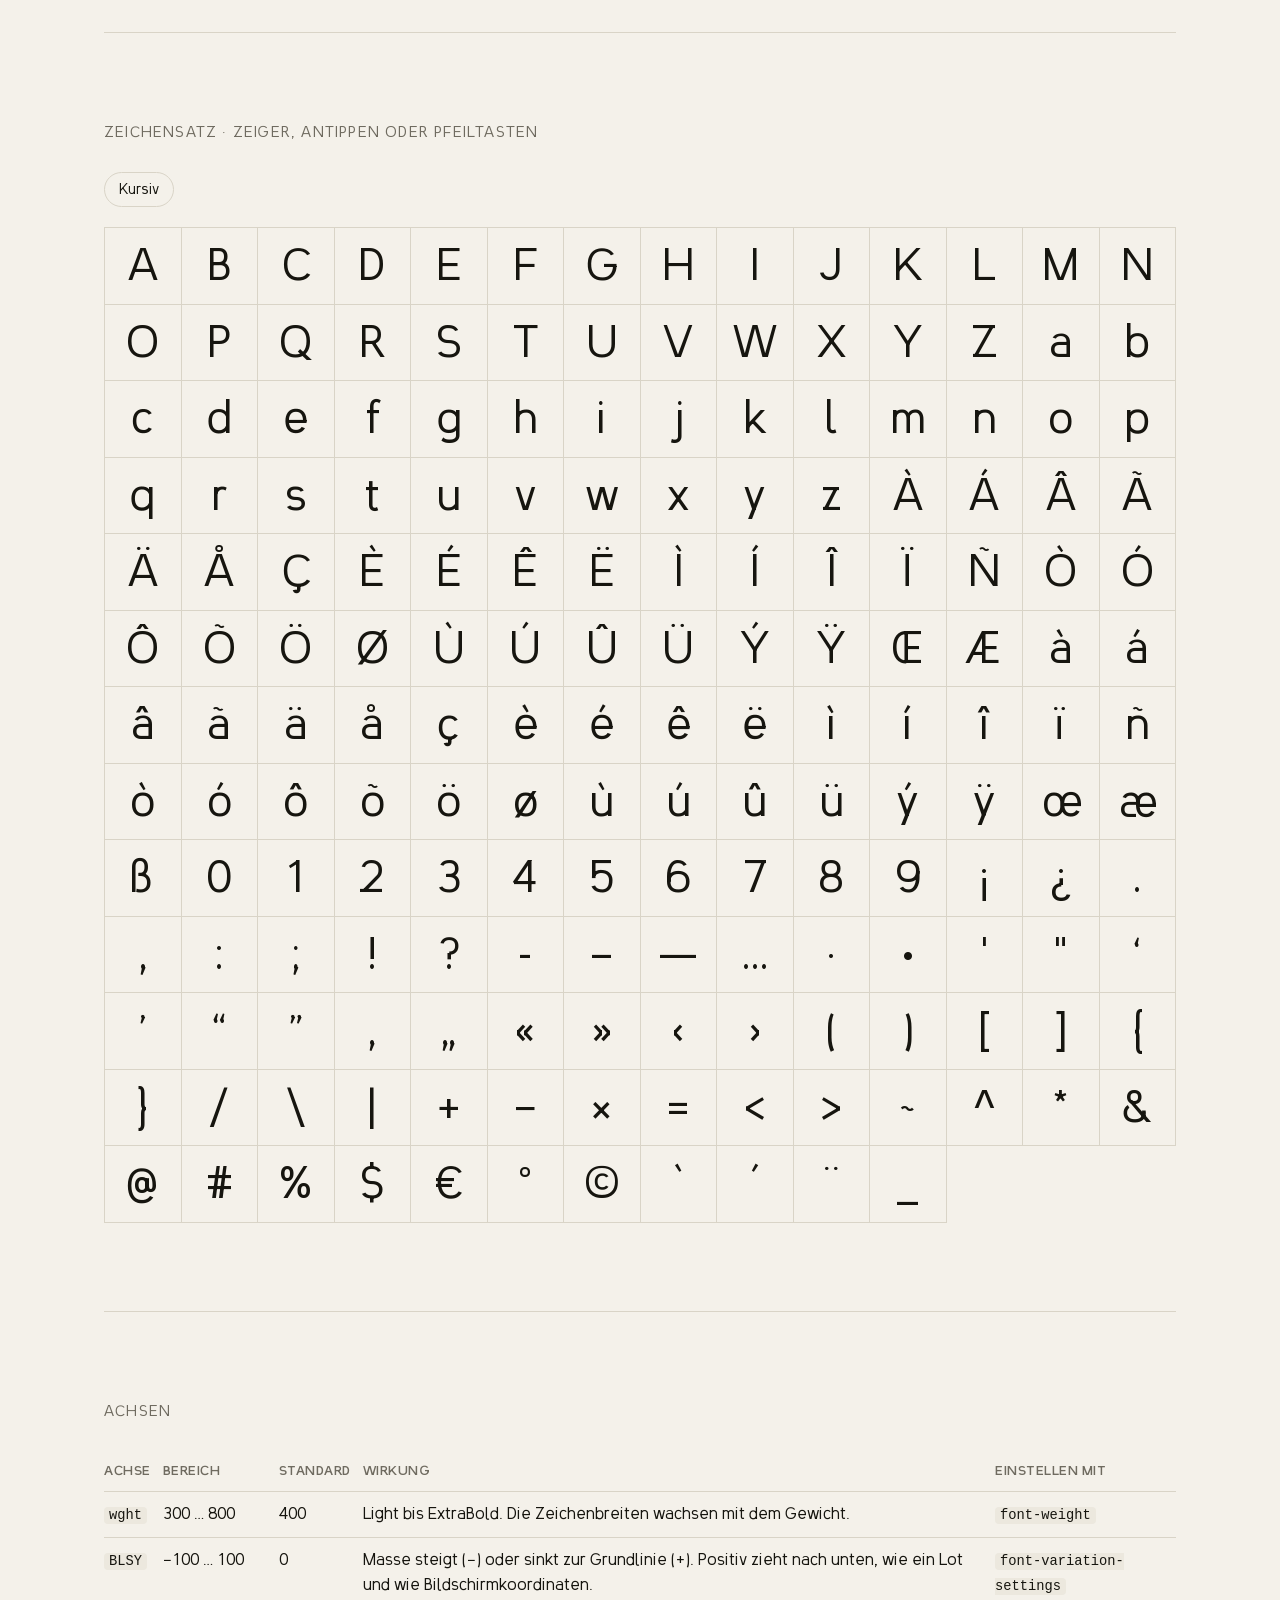
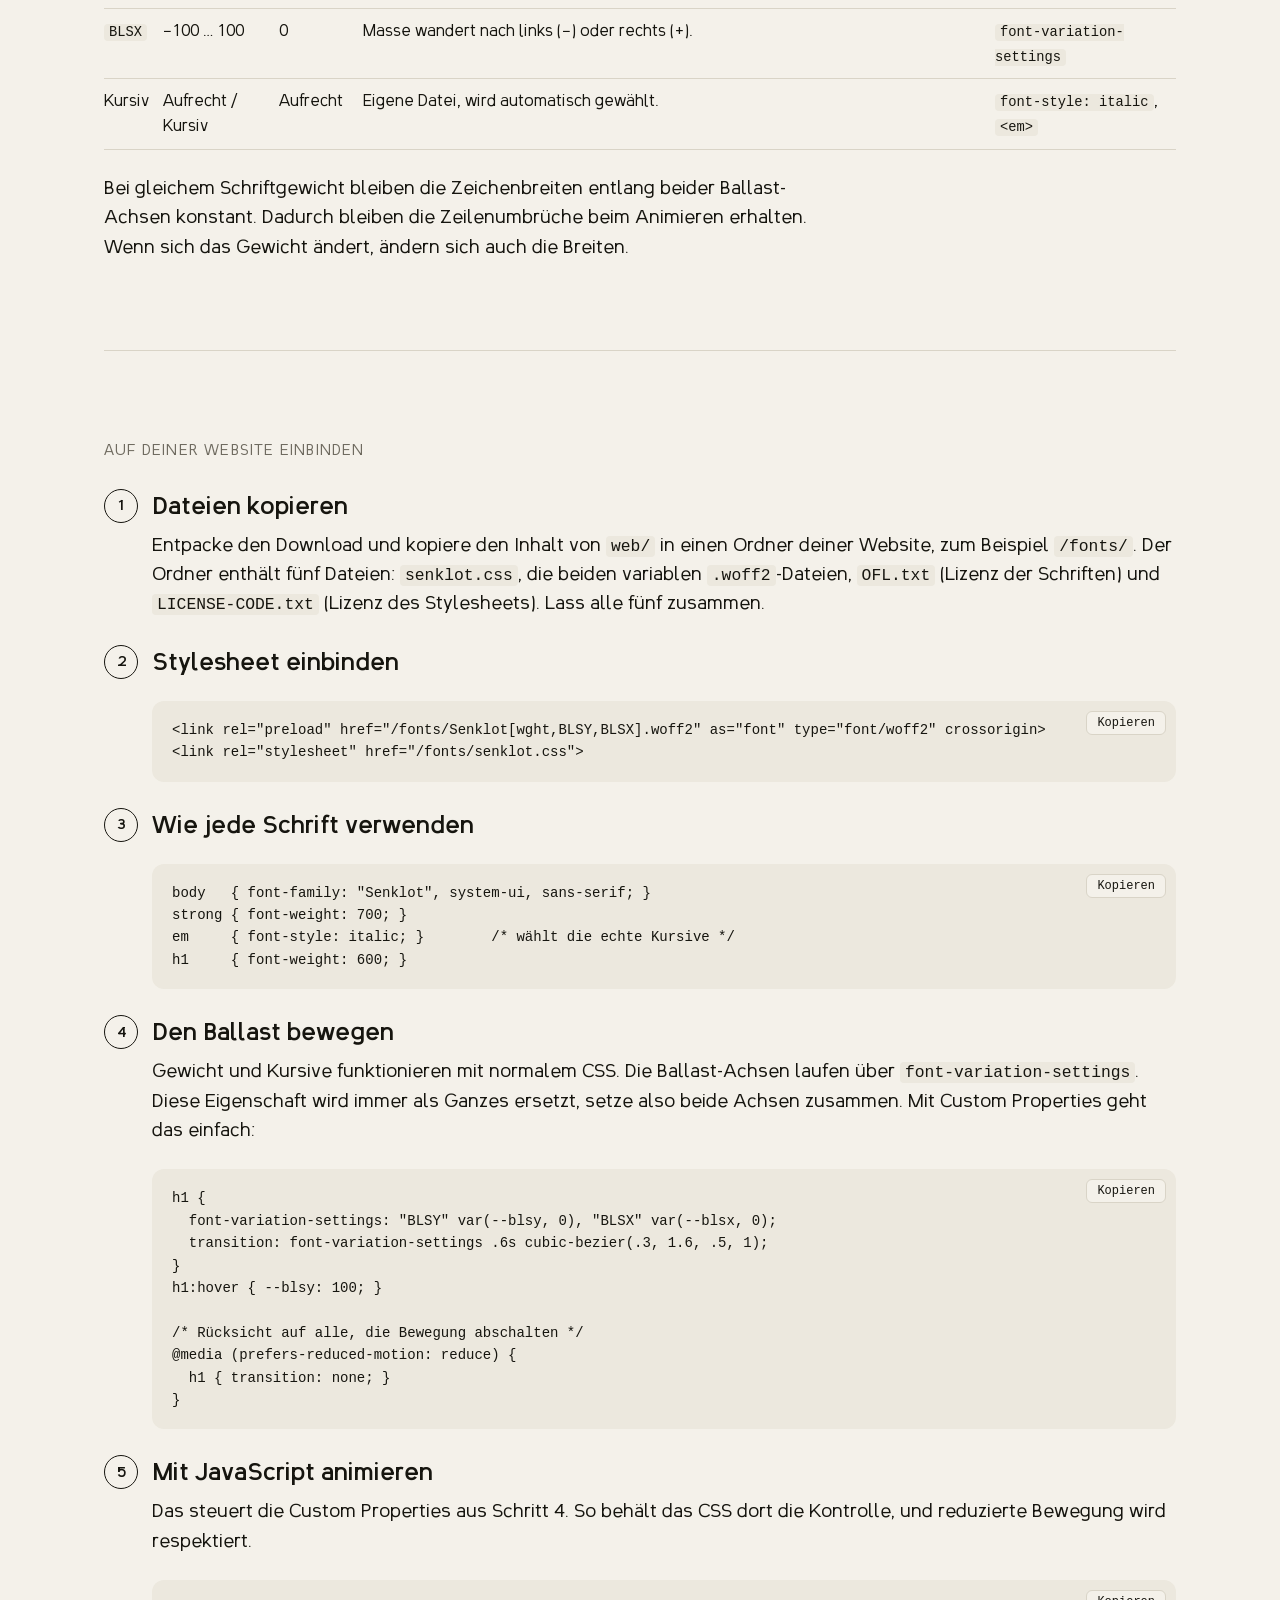
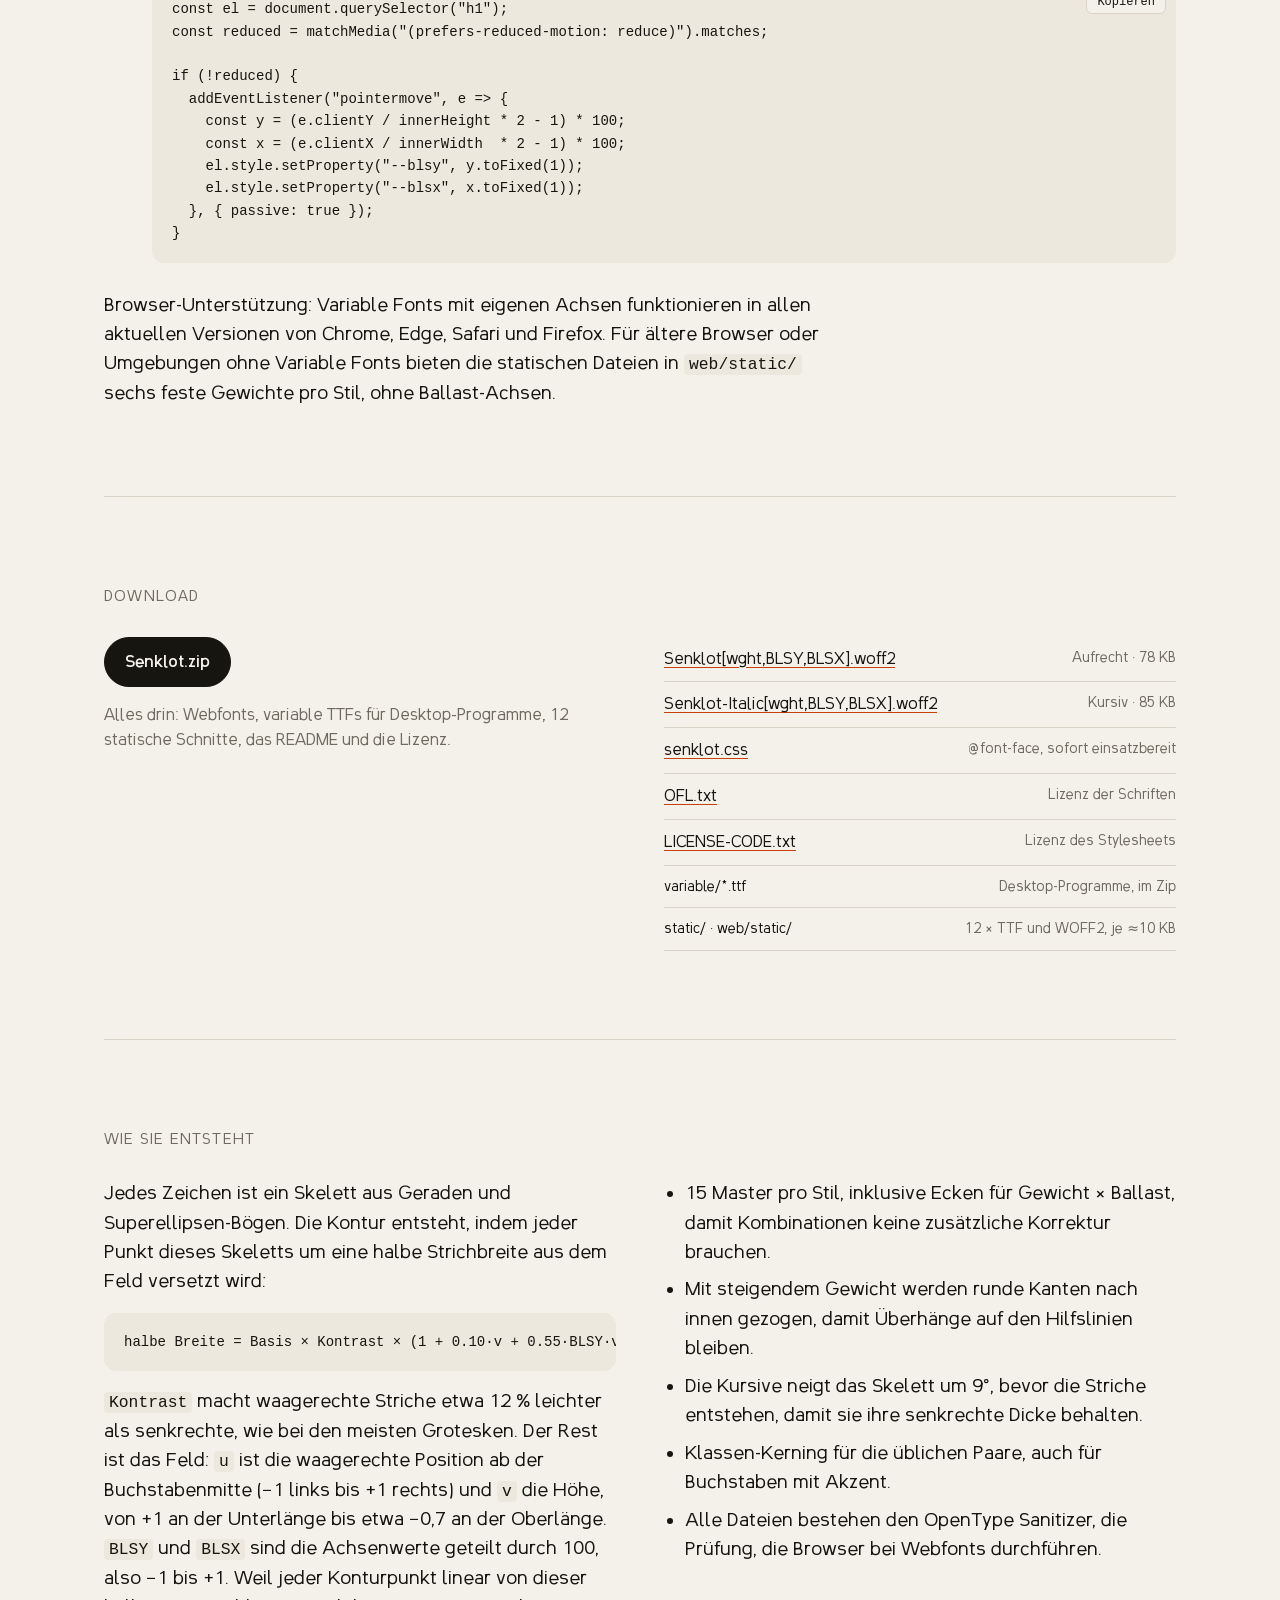
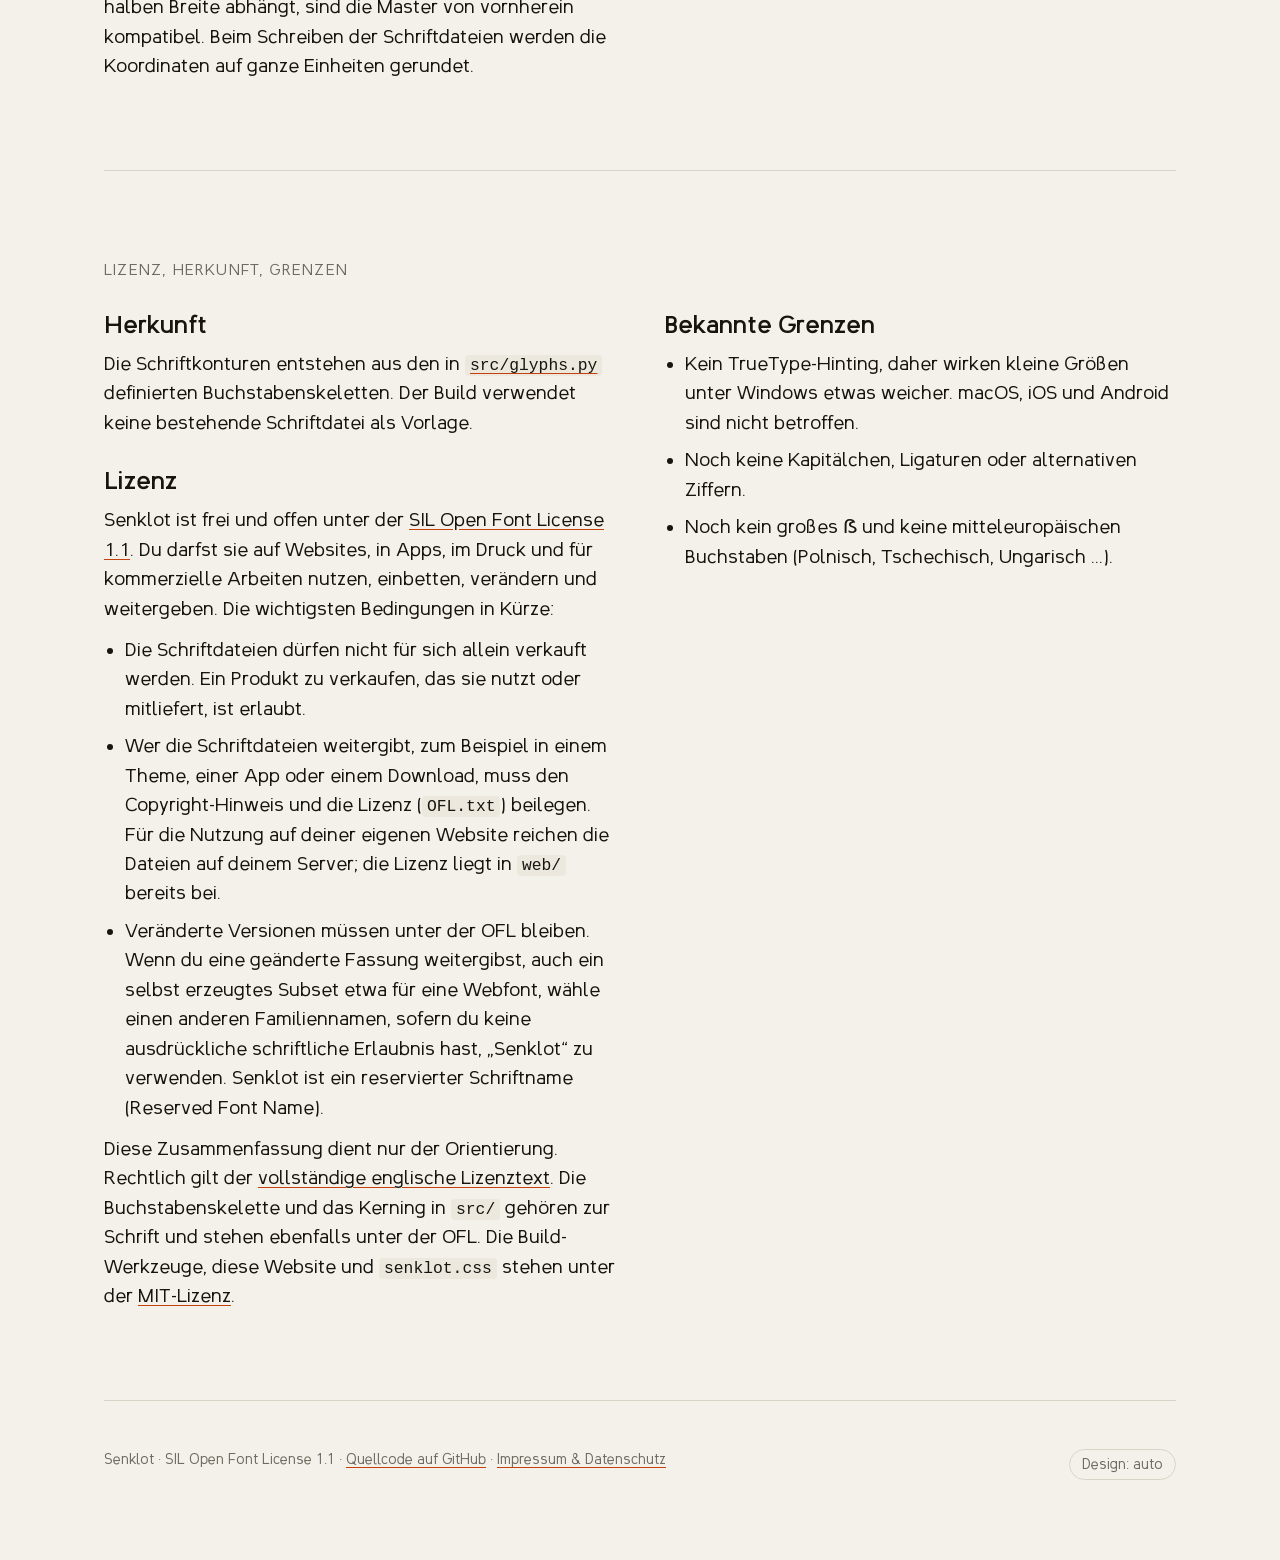
==== commit 98cc570d: "Punchier origin story (EN/DE/FR) Co-Authored-By: Claude Opus 5.5 <noreply@anthropic.com>" ====
--- a/docs/de/index.html
+++ b/docs/de/index.html
@@ -181,12 +181,12 @@
     <h2>Die Idee</h2>
     <div class="two big">
       <div>
-        <p class="story">Ich war auf meiner Baustelle und arbeitete mit einem Senklot. Als ich ihm beim Pendeln zusah, fragte ich mich: Was, wenn eine Schrift so schwingen und zur Ruhe kommen könnte?</p>
-        <p class="story-end">Das ist Senklot.</p>
+        <p class="story">Baustelle. Ein Senklot in der Hand. Ich sah zu, wie es pendelte und dann stockstill hing. Und ich dachte: Was, wenn Schrift das könnte?</p>
+        <p class="story-end">Also habe ich sie gebaut. Das ist Senklot.</p>
       </div>
       <div>
-        <p>In den meisten Schriften folgt die Strichstärke der Richtung. In Senklot hat jeder Buchstabe einen Schwerpunkt, und du kannst ihn bewegen: absenken, anheben, zur Seite schieben.</p>
-        <p>Das Skelett bleibt, wo es ist, also läuft der Text nie um. Nur die Tinte bewegt sich. Punkte und Umlaute schwingen mit wie loser Ballast.</p>
+        <p>Die meisten Schriften verteilen ihr Gewicht nach der Strichrichtung. Senklot gibt jedem Buchstaben ein Gewicht, das du bewegen kannst. Absenken. Anheben. Zur Seite schieben.</p>
+        <p>Das Skelett bleibt stehen, dein Layout auch. Nur die Tinte wandert. Punkte und Umlaute schwingen mit wie loser Ballast.</p>
         <p style="font-size:16px;color:var(--muted)">Ein <i>Senklot</i> ist das Lot der Bauleute. Zwei Achsen bewegen sein Gewicht: <strong>BLSY</strong> auf und ab, <strong>BLSX</strong> zur Seite.</p>
       </div>
     </div>
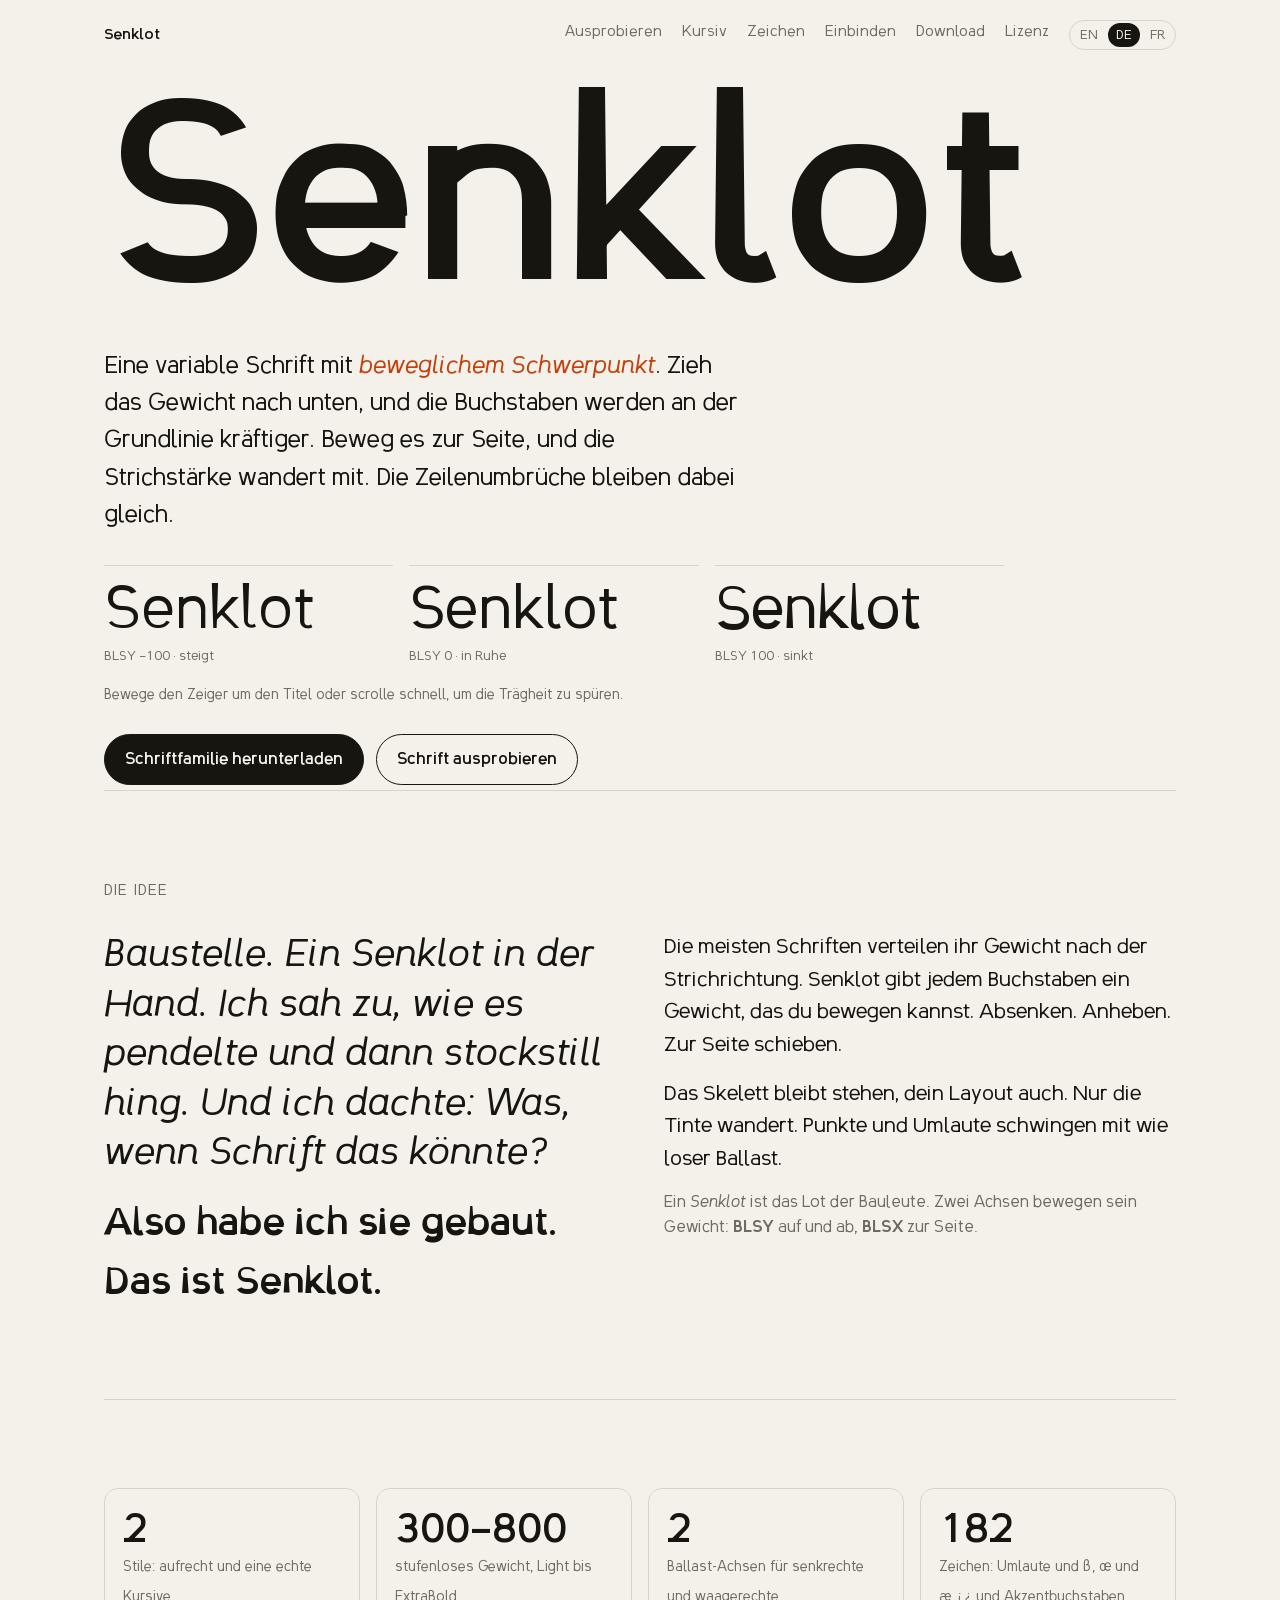
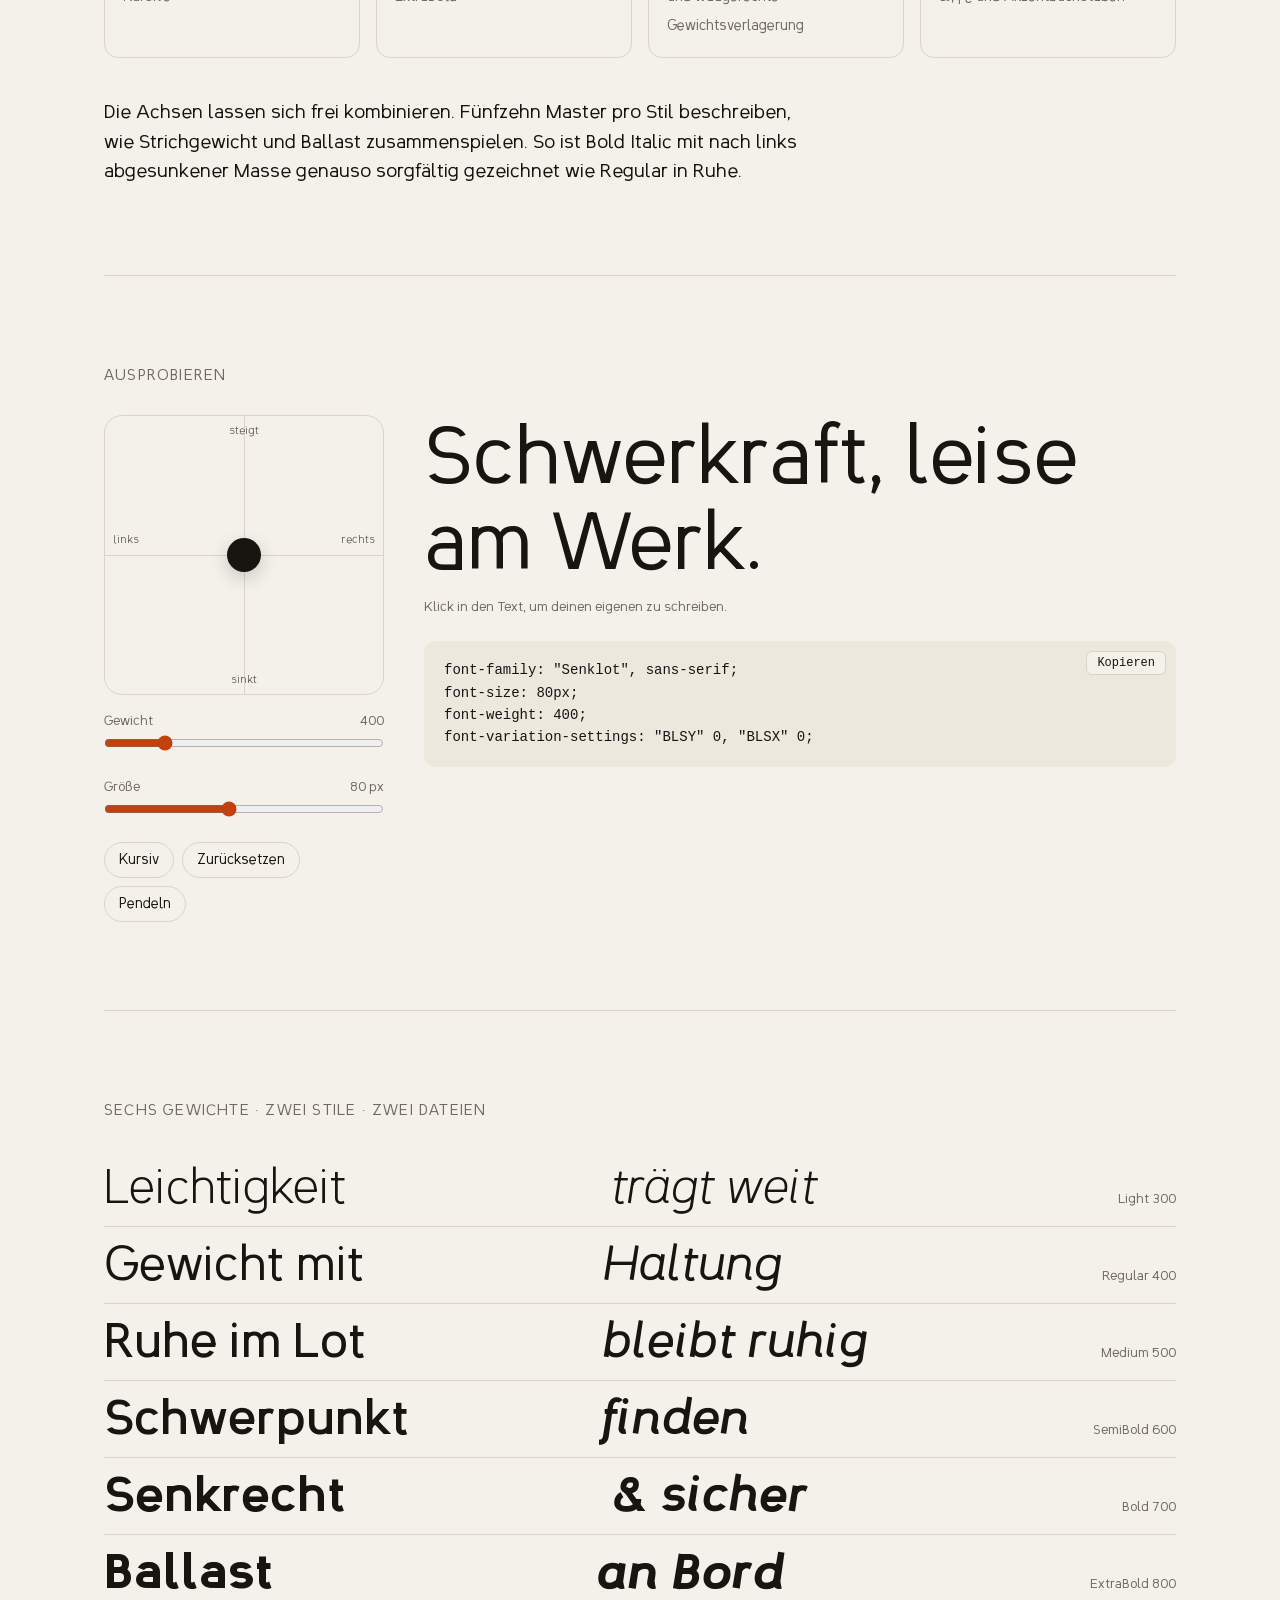
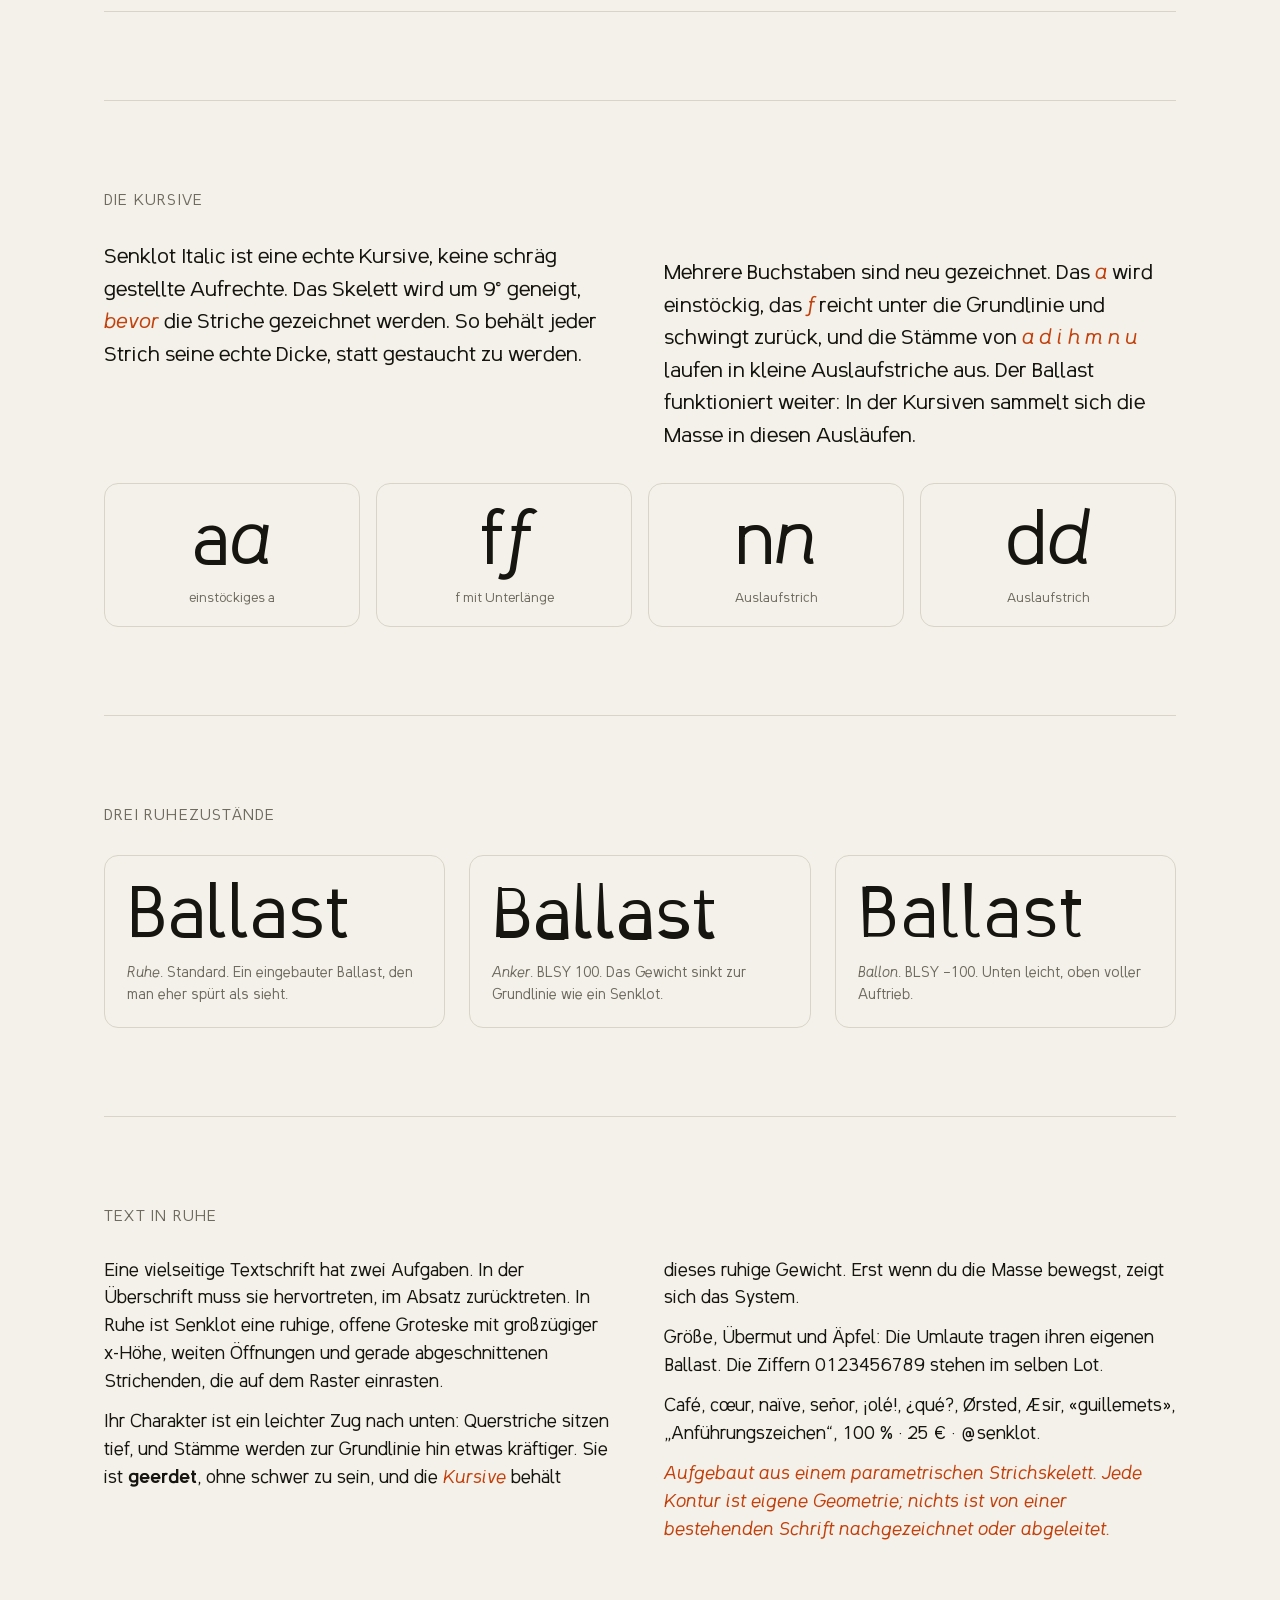
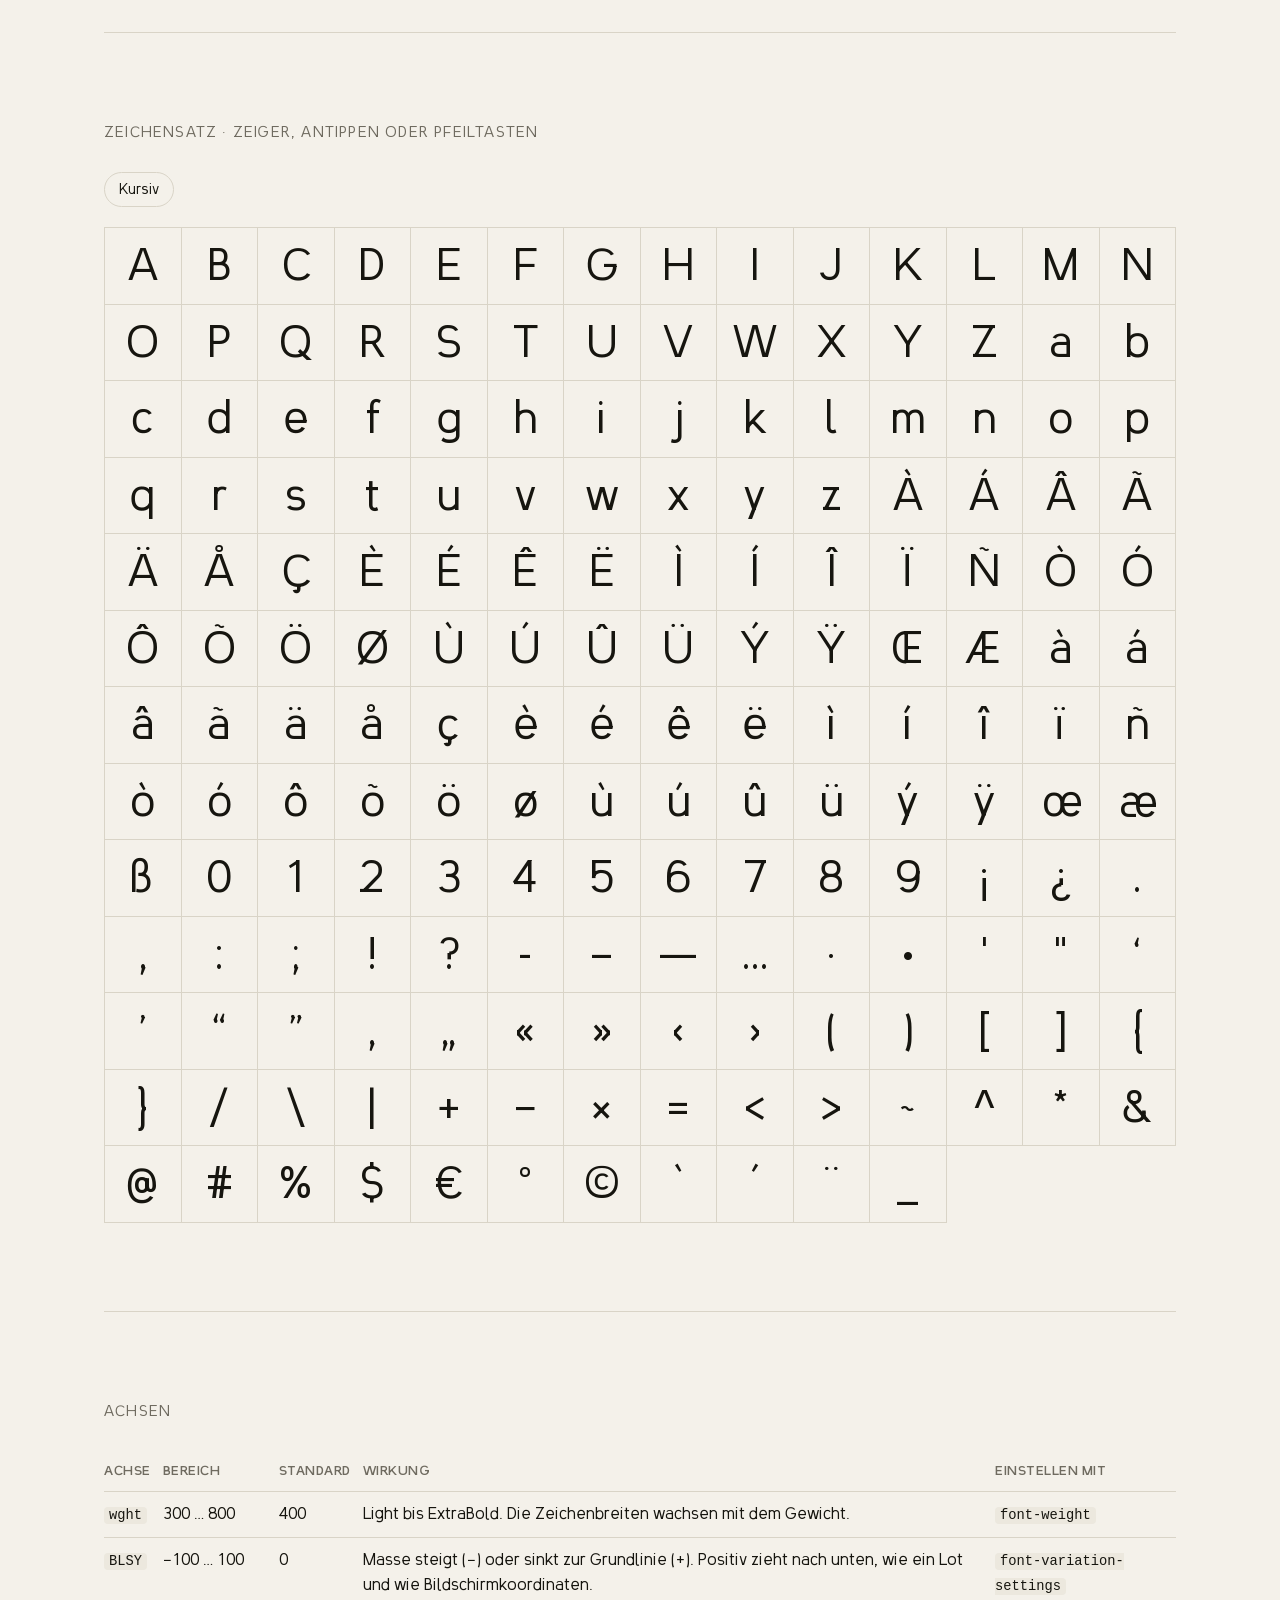
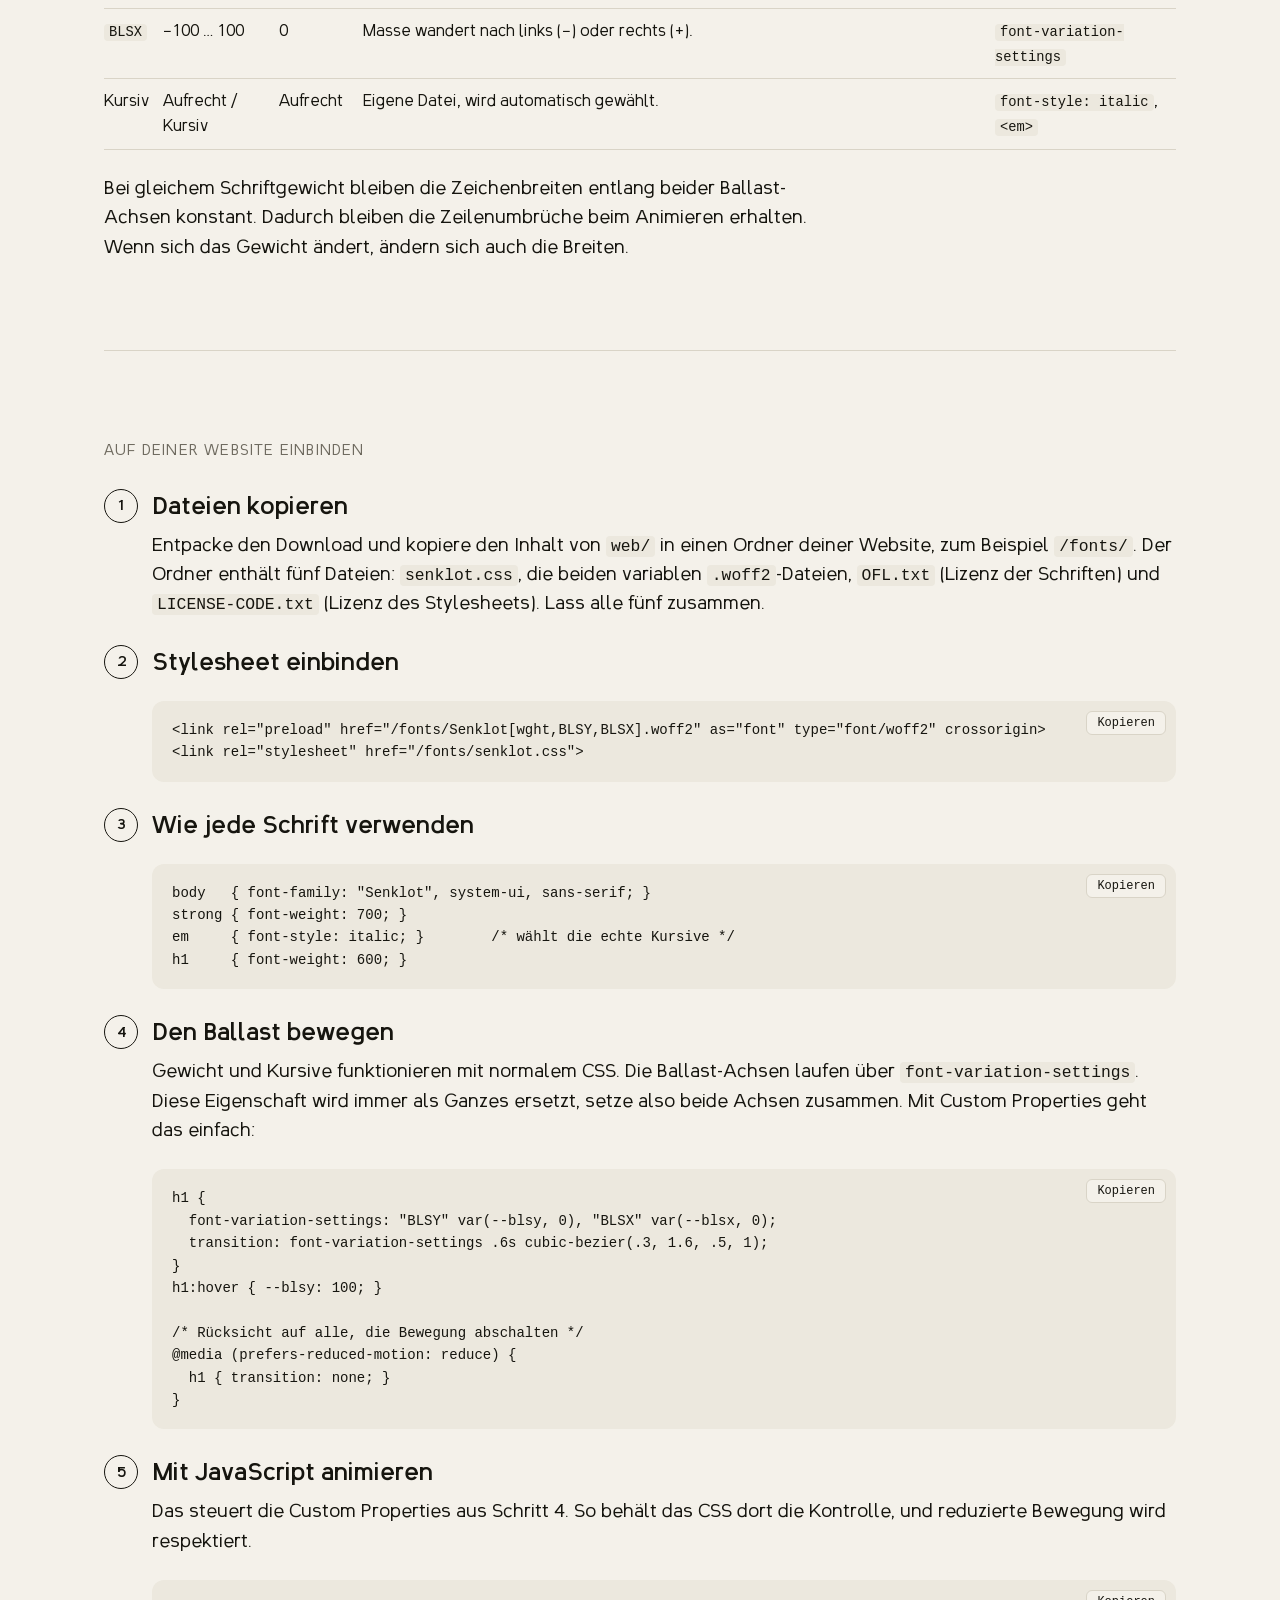
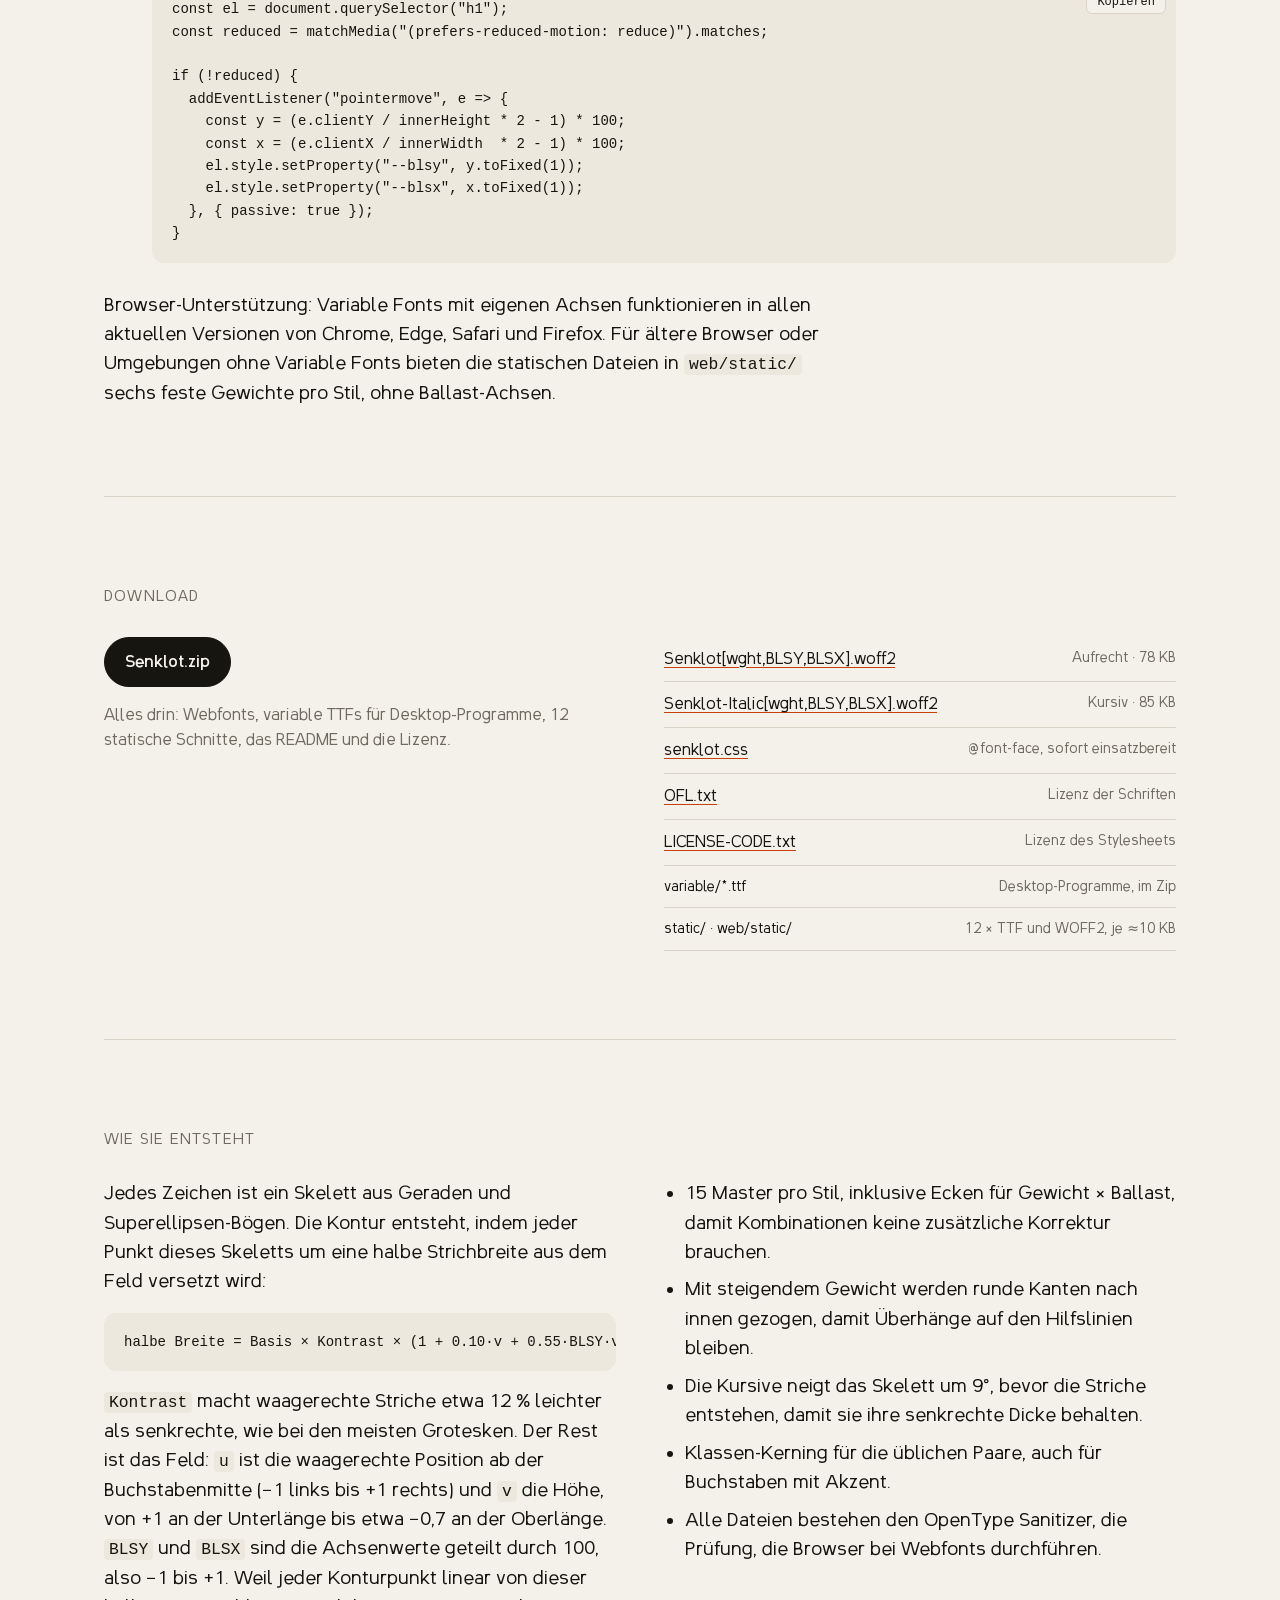
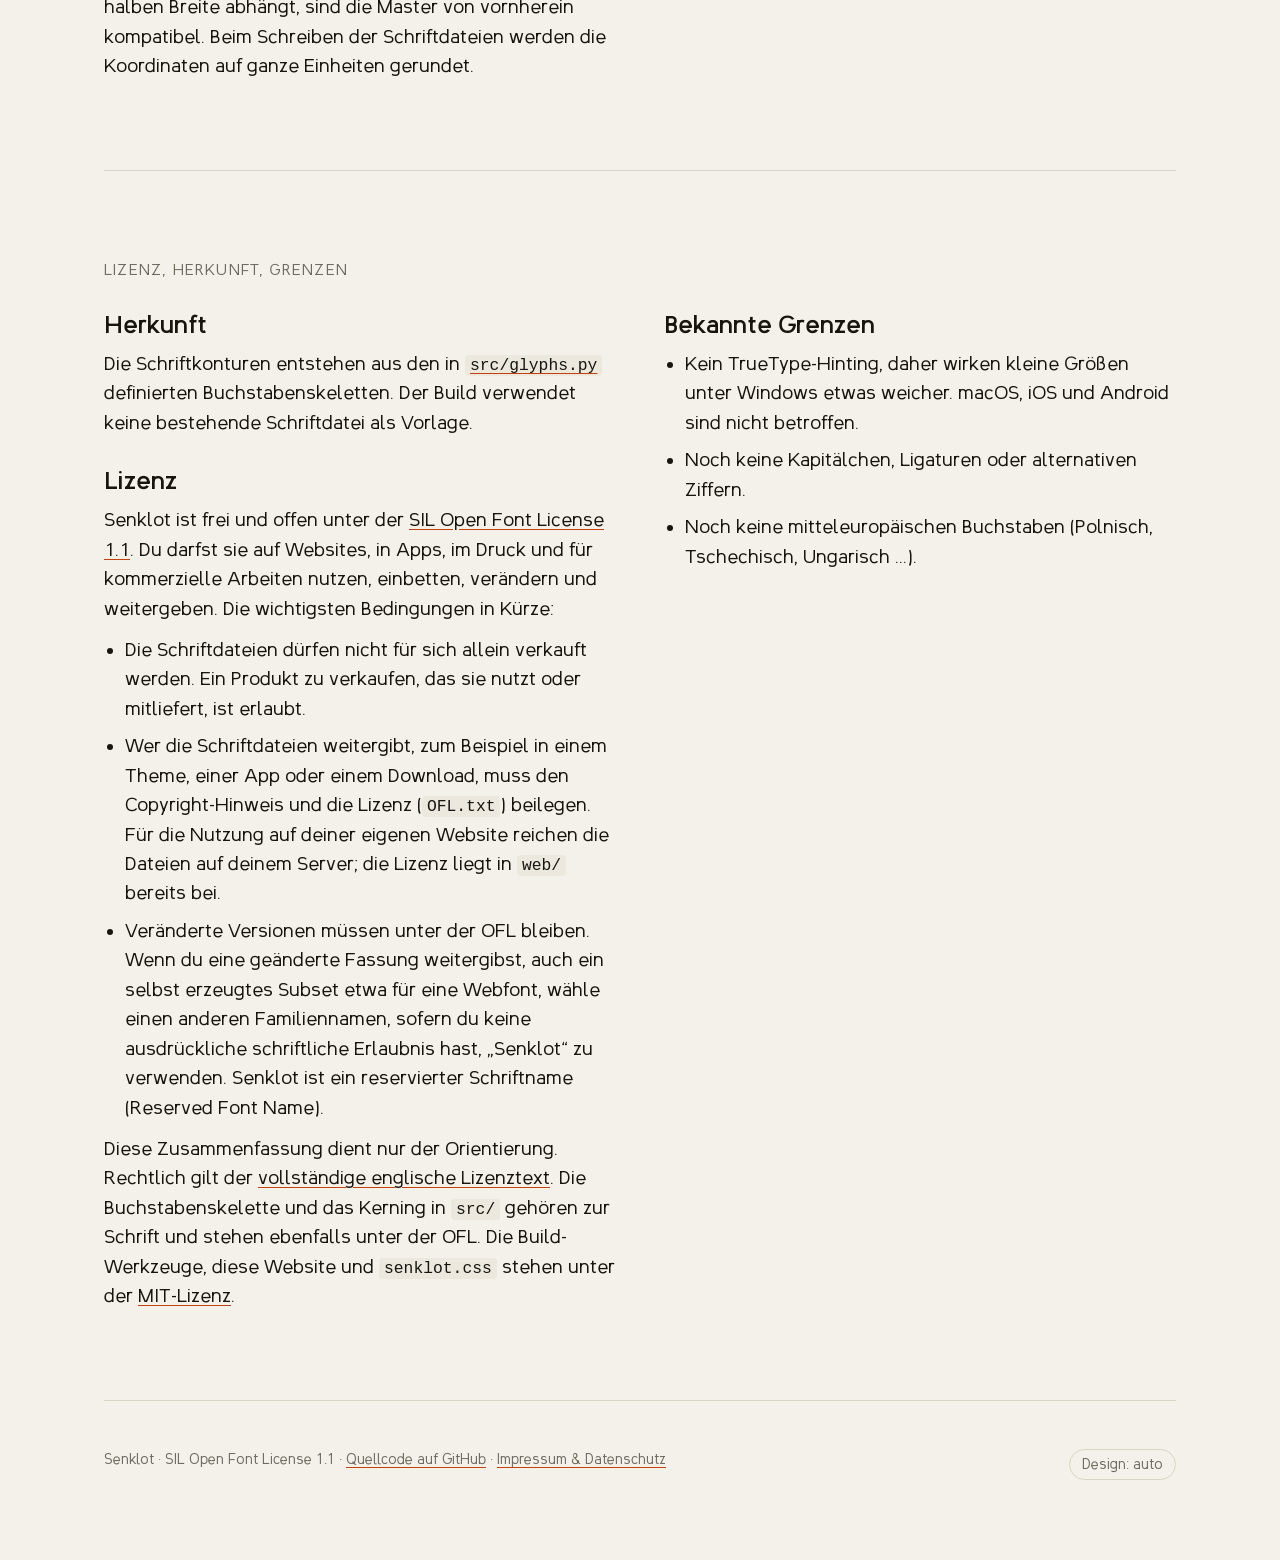
==== commit 9df96e53: "Drop capital sharp s from known limits Co-Authored-By: Claude Opus 5.5 <noreply@anthropic.com>" ====
--- a/docs/de/index.html
+++ b/docs/de/index.html
@@ -393,7 +393,7 @@
         <ul class="plain">
           <li>Kein TrueType-Hinting, daher wirken kleine Größen unter Windows etwas weicher. macOS, iOS und Android sind nicht betroffen.</li>
           <li>Noch keine Kapitälchen, Ligaturen oder alternativen Ziffern.</li>
-          <li>Noch kein großes ẞ und keine mitteleuropäischen Buchstaben (Polnisch, Tschechisch, Ungarisch …).</li>
+          <li>Noch keine mitteleuropäischen Buchstaben (Polnisch, Tschechisch, Ungarisch …).</li>
         </ul>
       </div>
     </div>
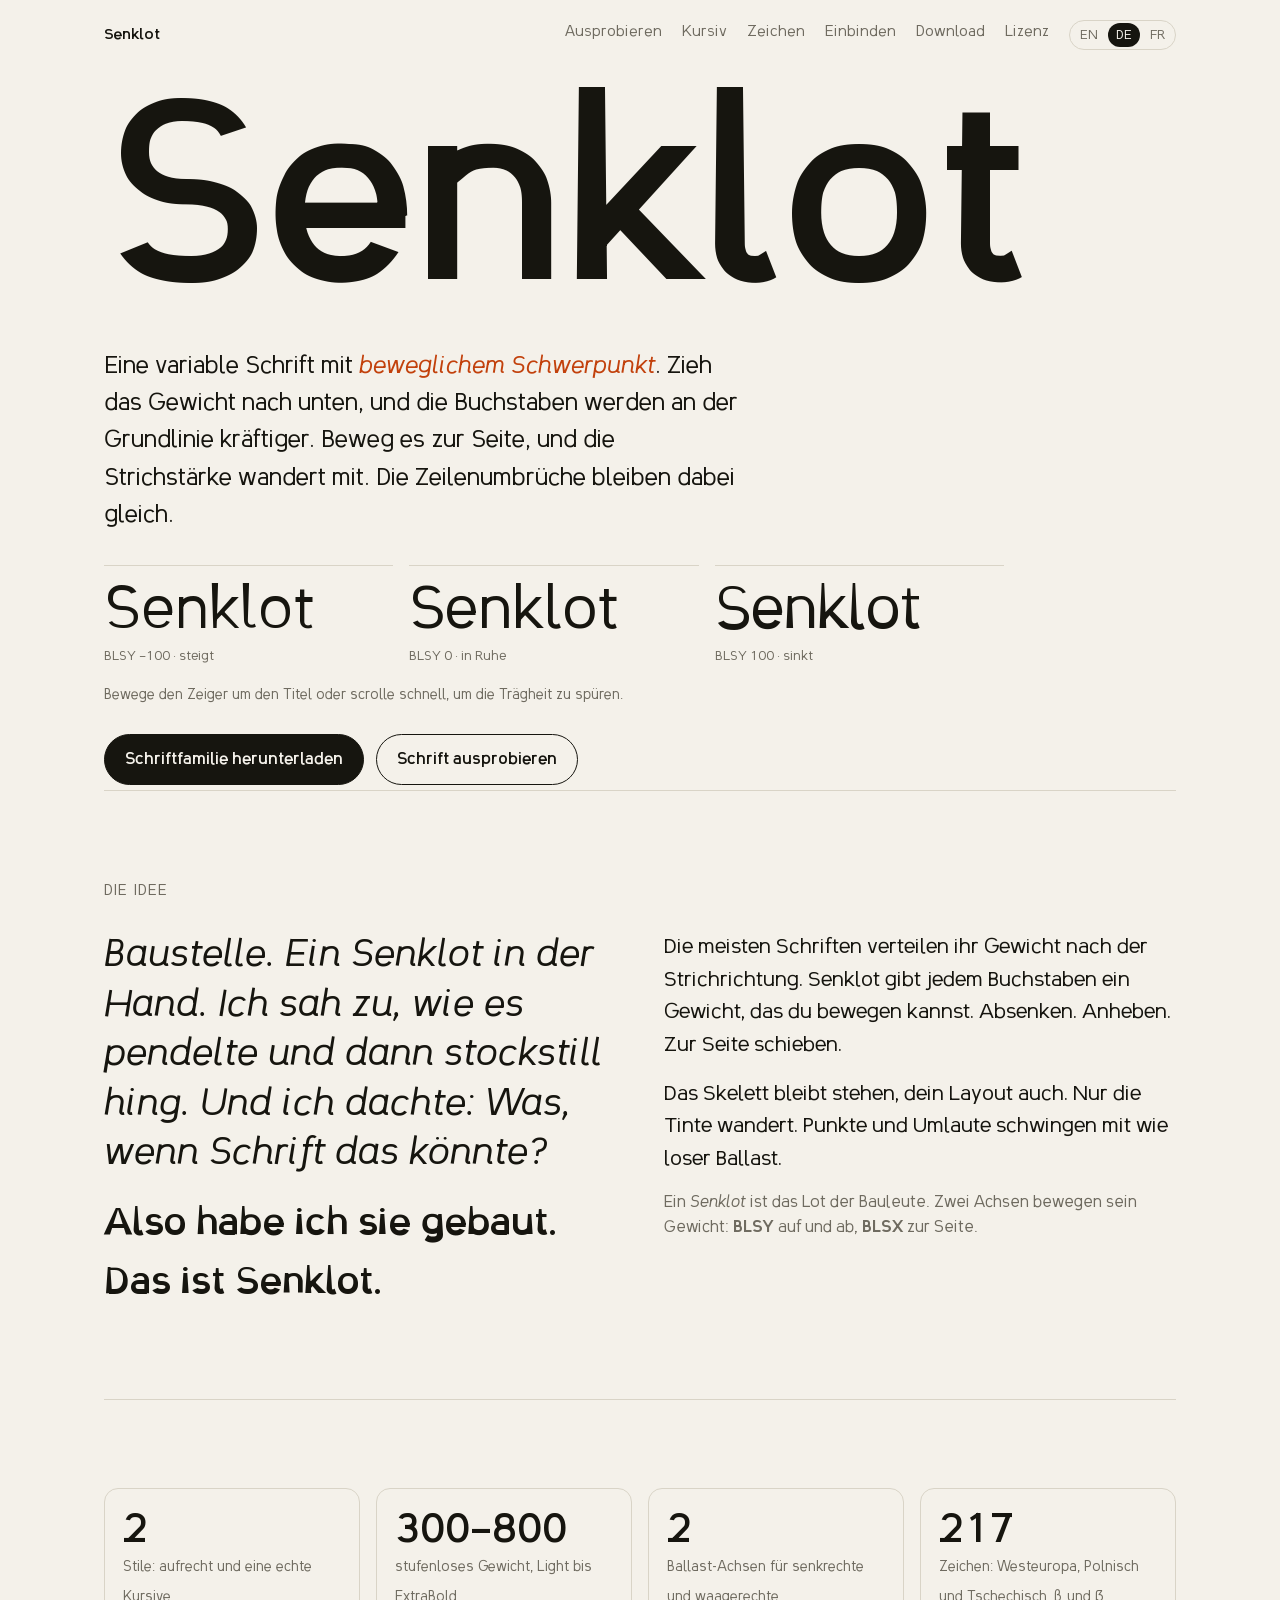
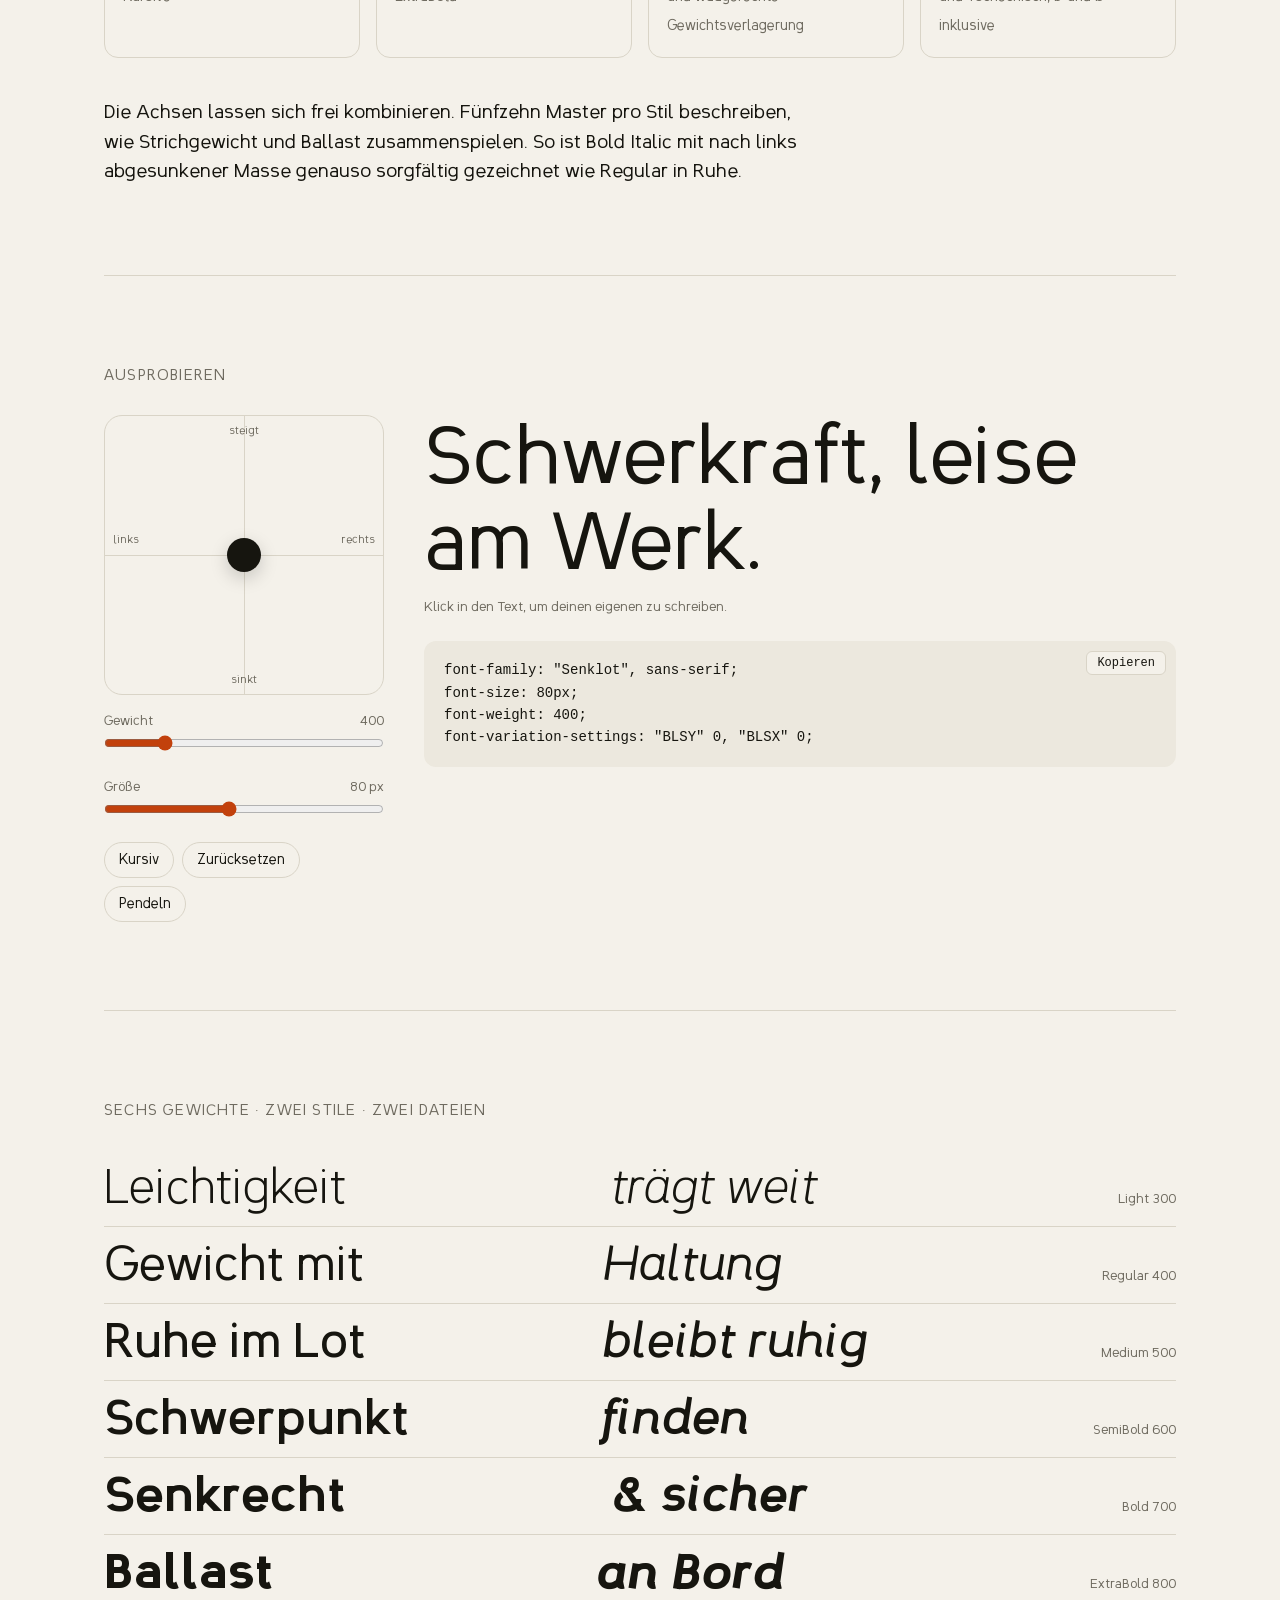
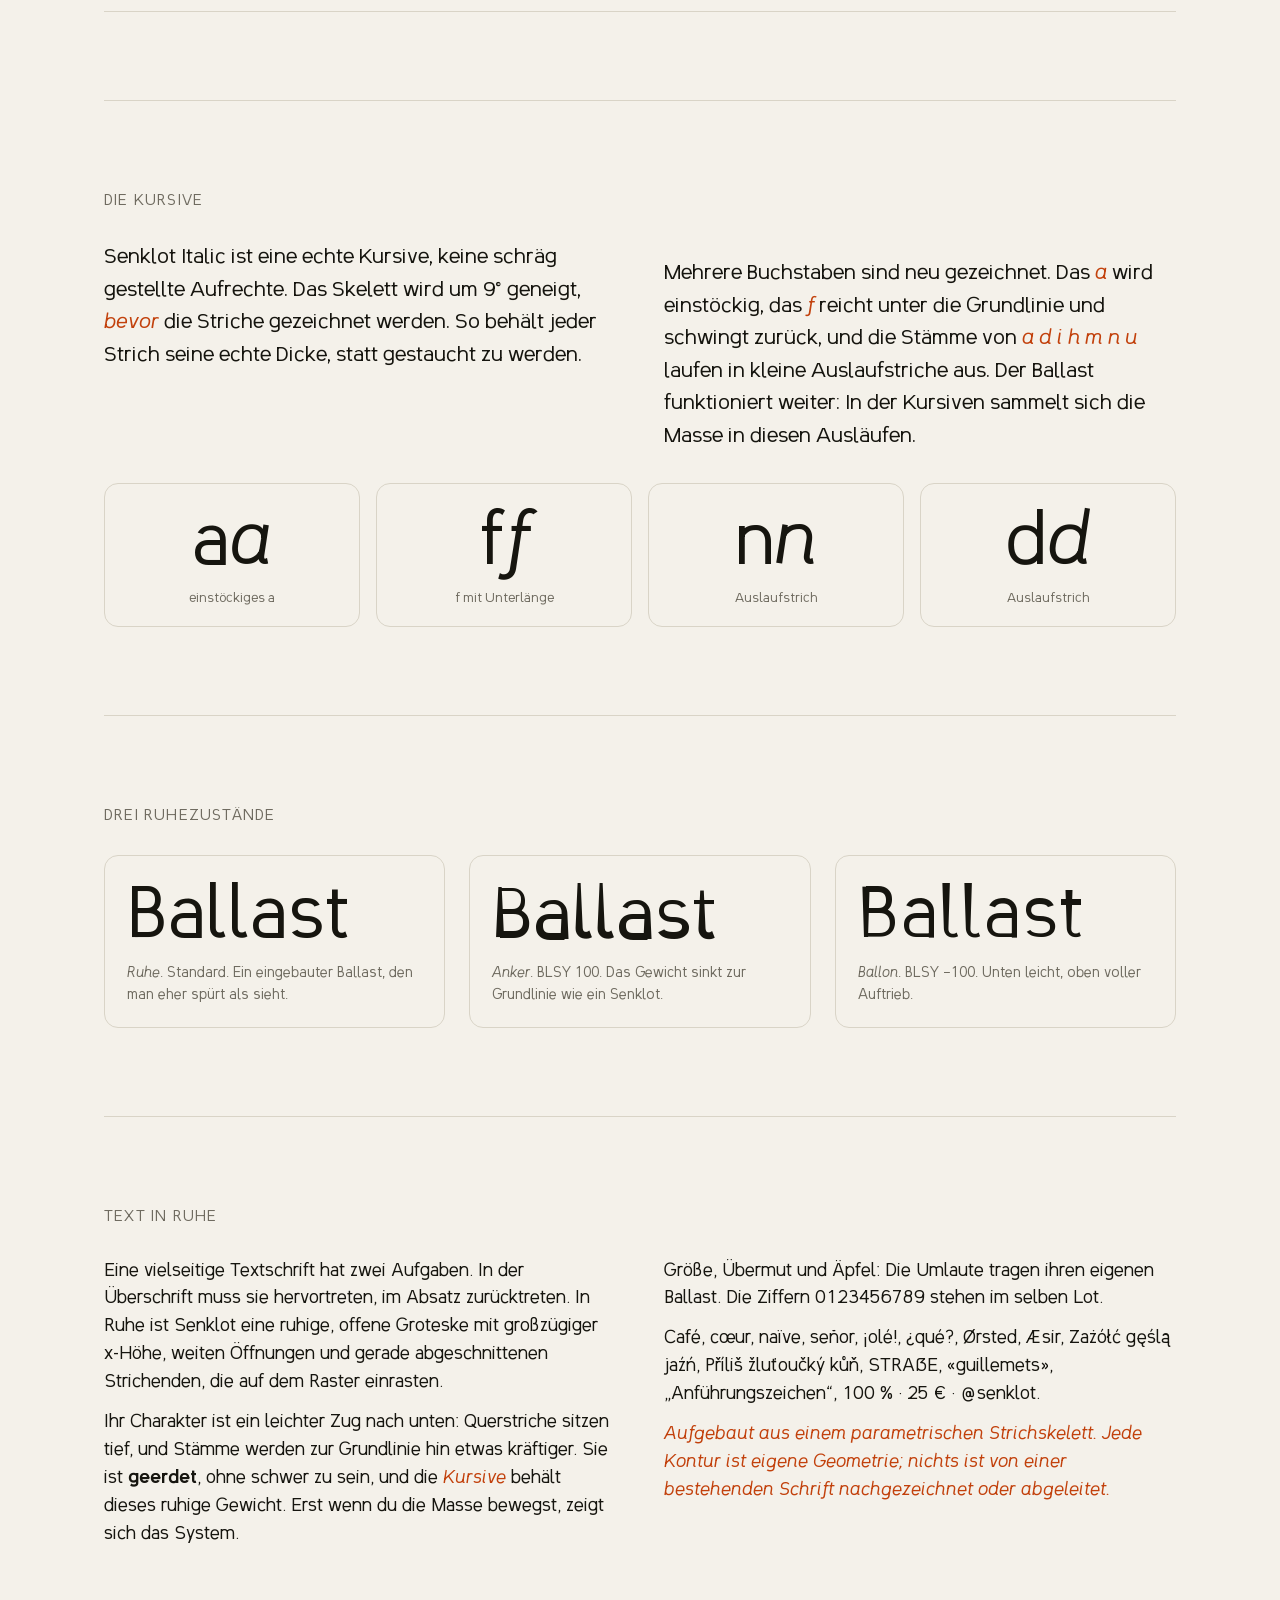
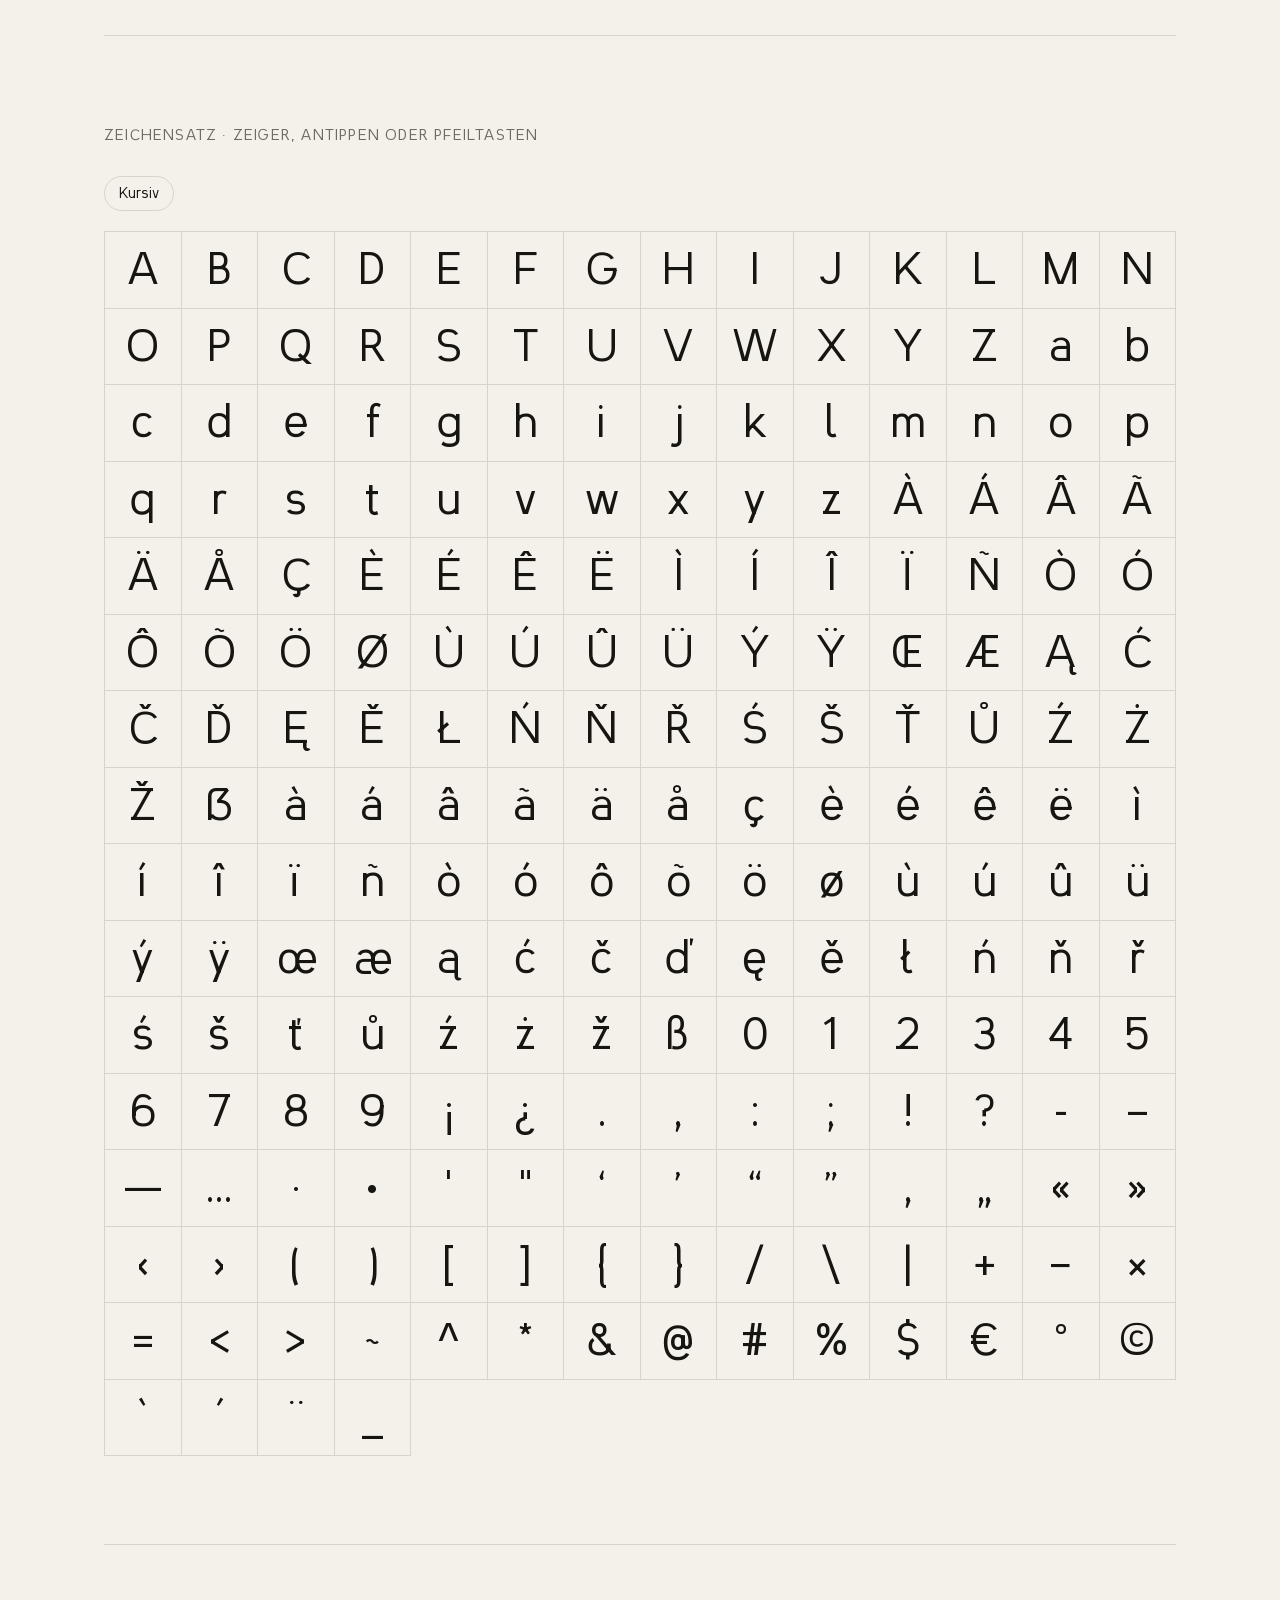
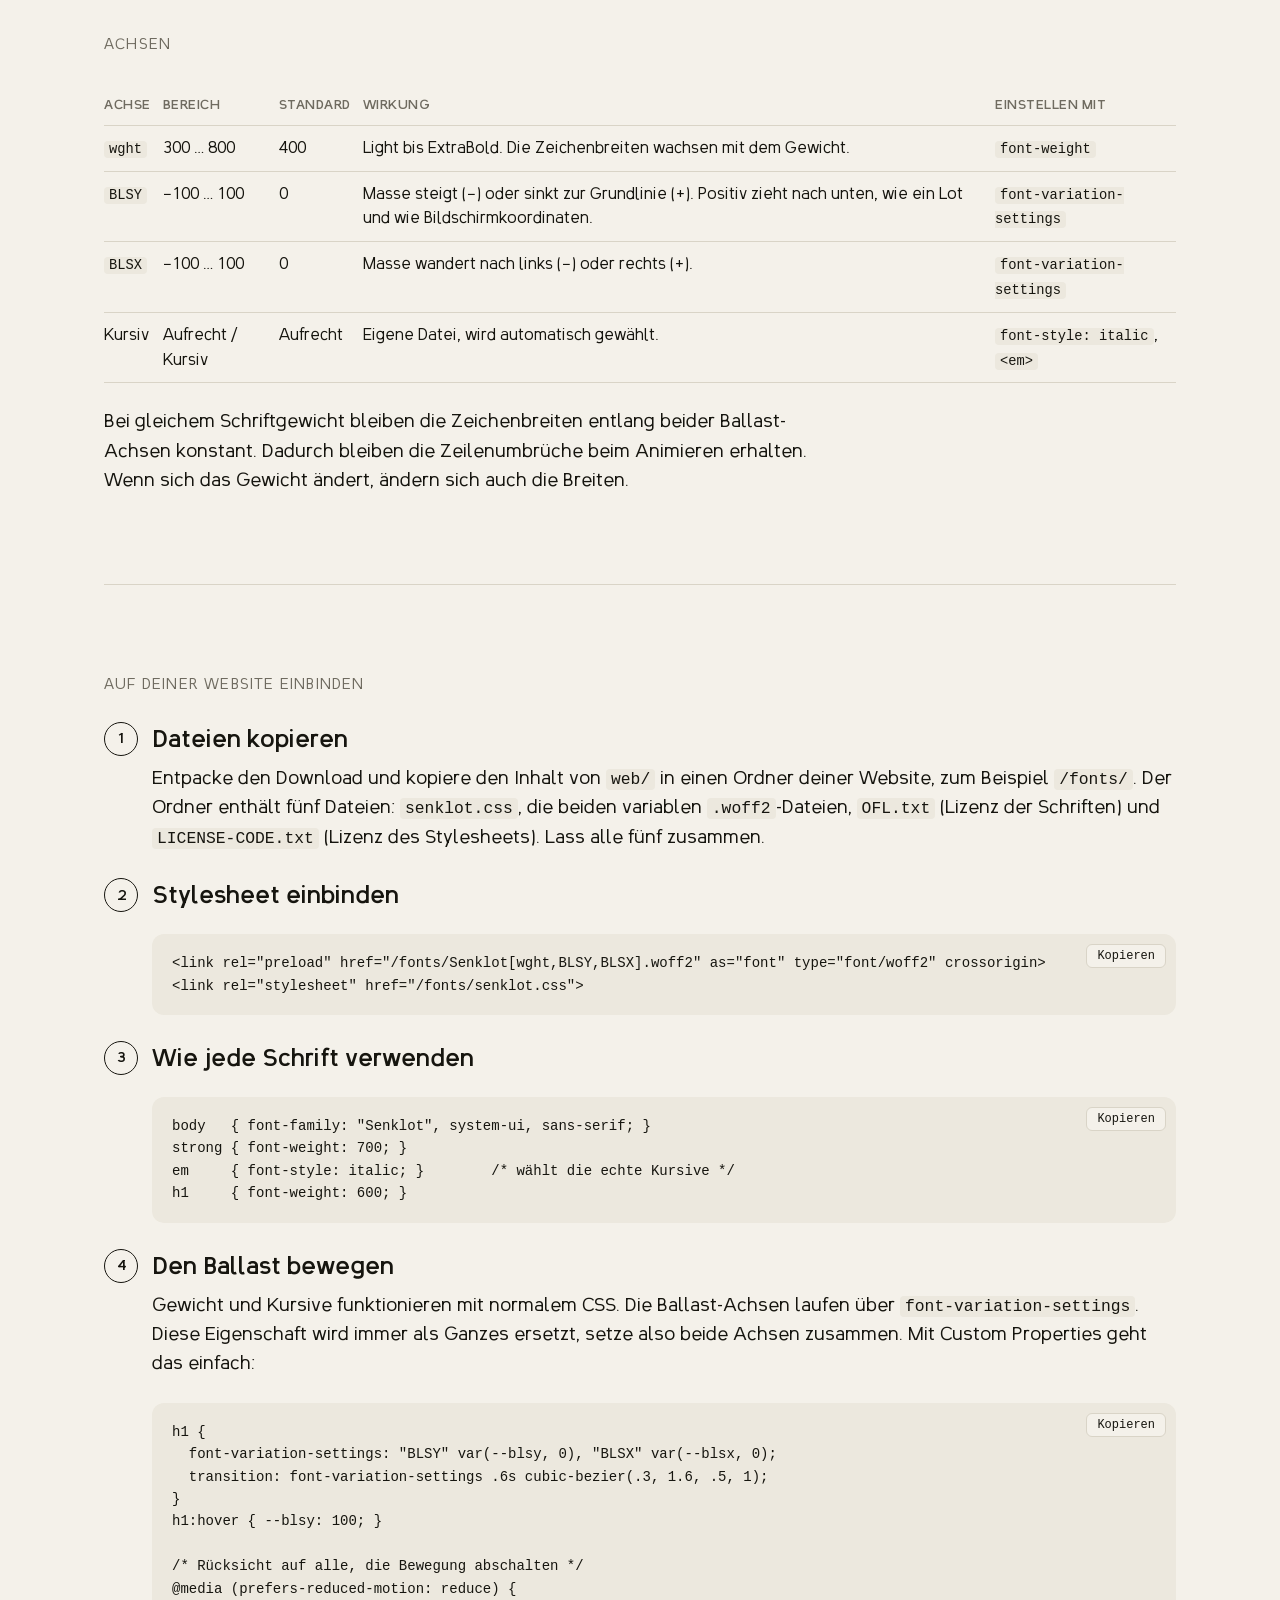
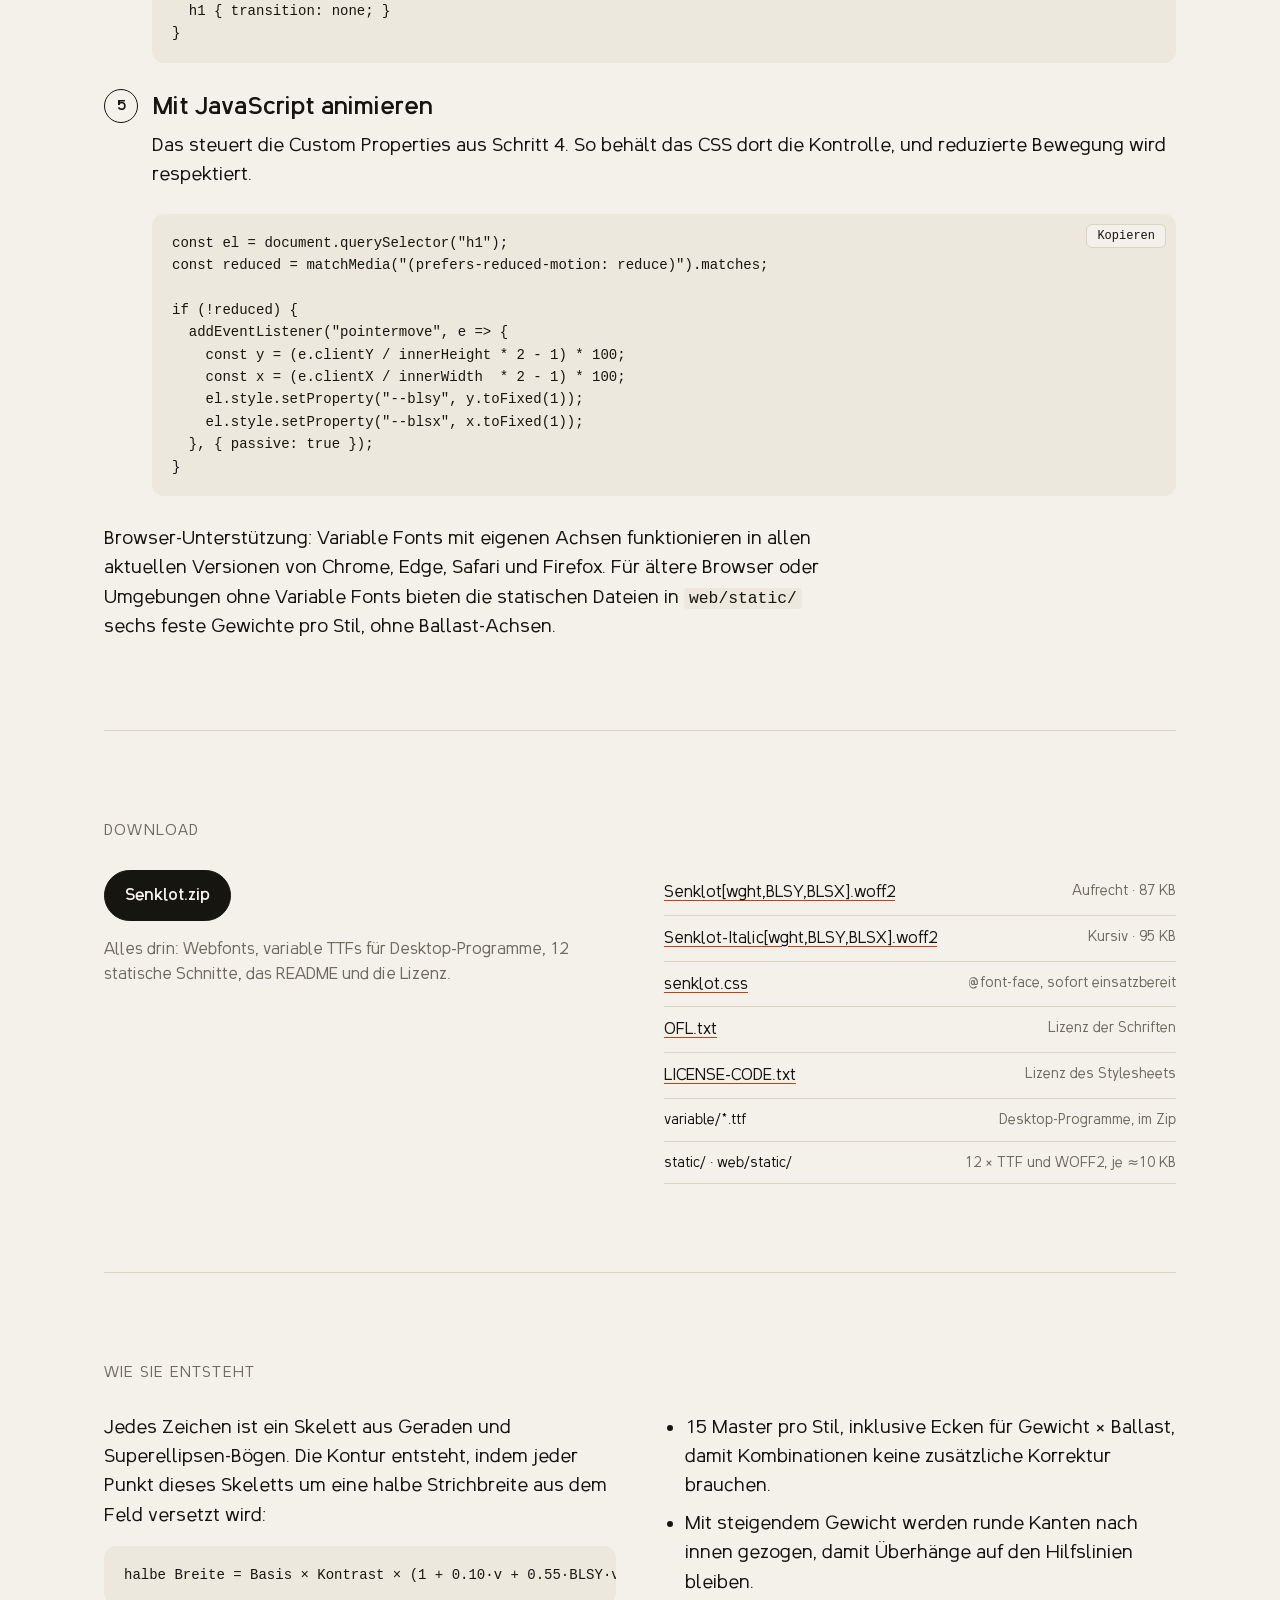
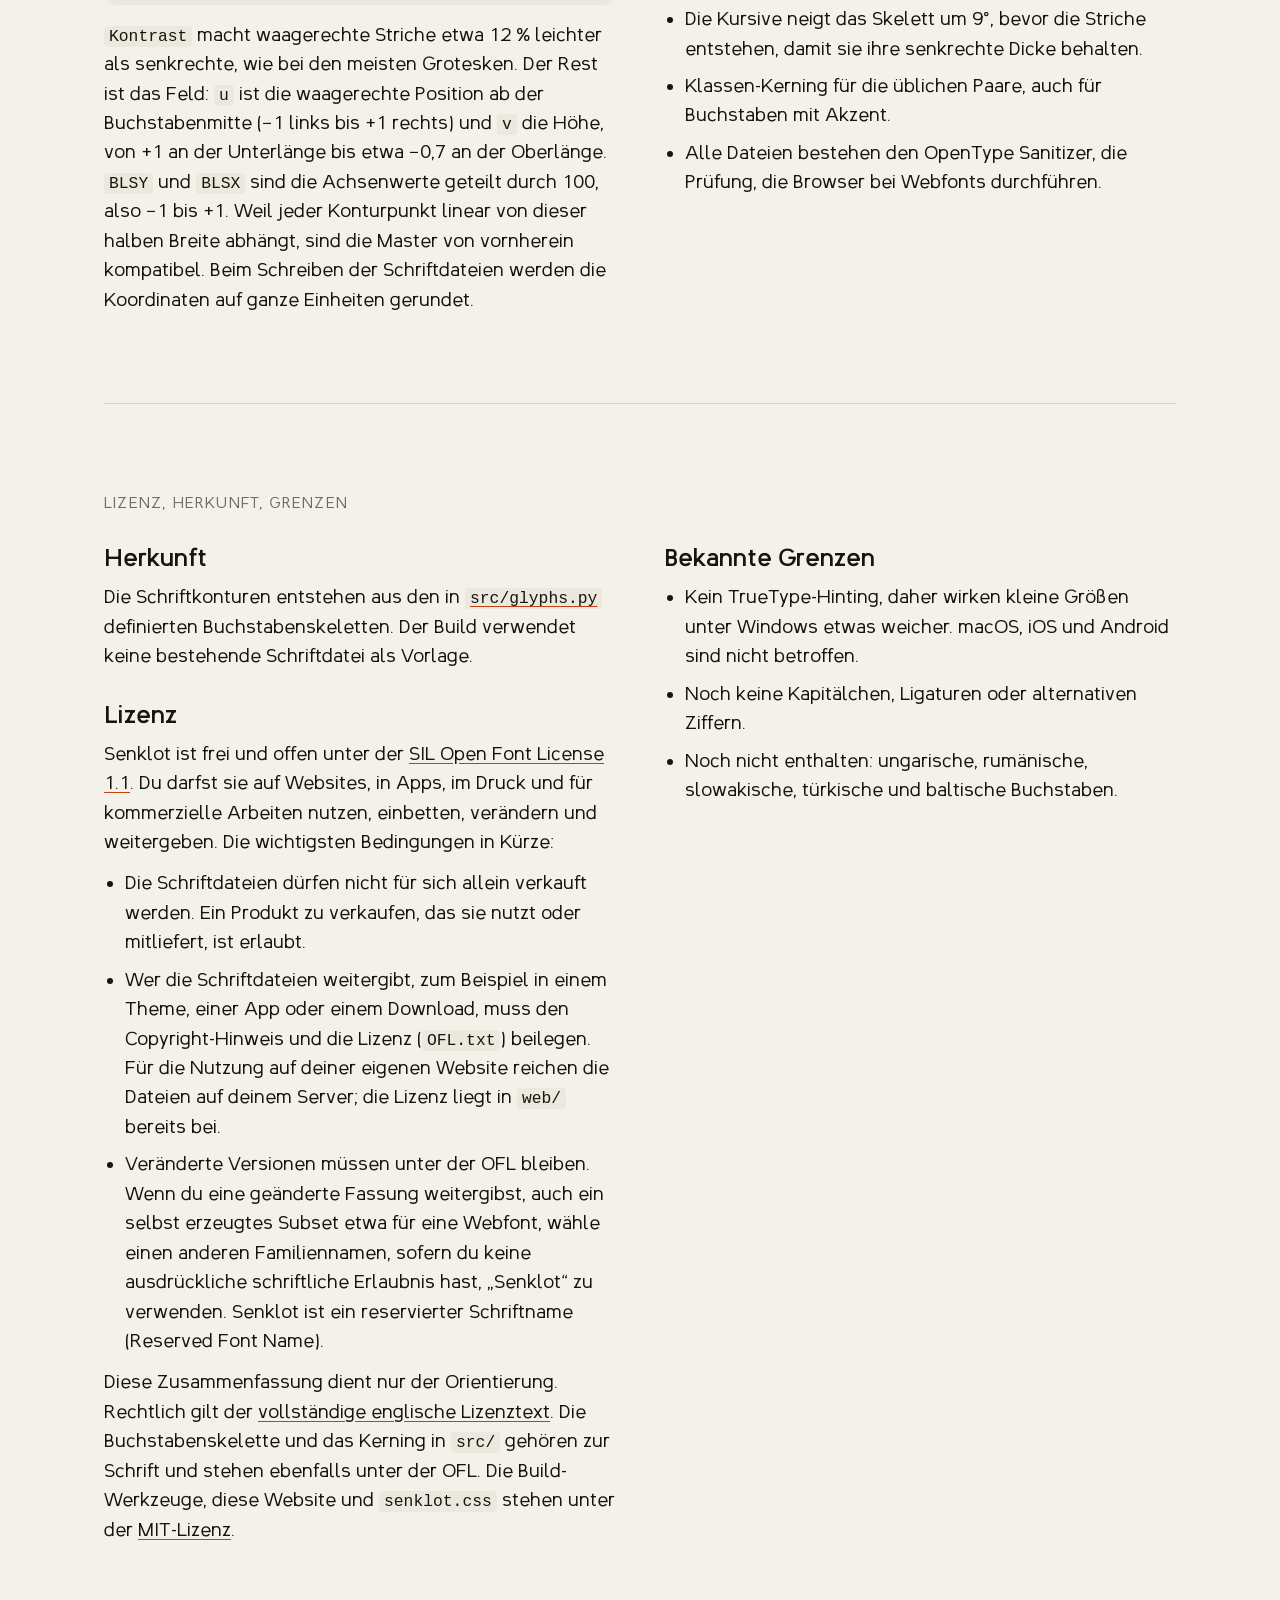
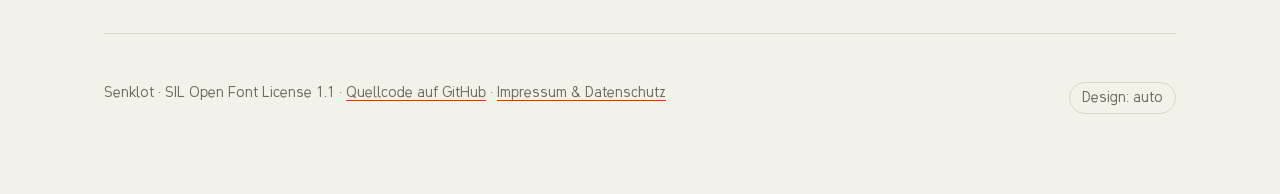
==== commit 495bb954: "Add Polish and Czech letters and capital sharp s (217 glyphs) New marks: caron, ogonek, dot above; Ł" ====
--- a/docs/de/index.html
+++ b/docs/de/index.html
@@ -123,7 +123,8 @@
 .files li span { color: var(--muted); font-size: 14px; text-align: right; }
 .files li a { overflow-wrap: anywhere; }
 .facts { display: grid; grid-template-columns: repeat(4, 1fr); gap: 16px; margin-bottom: 40px; }
-.facts div { border: 1px solid var(--line); border-radius: 14px; padding: 18px; }
+.facts div { border: 1px solid var(--line); border-radius: 14px; padding: 18px; min-width: 0; overflow-wrap: break-word; hyphens: auto; }
+@media (max-width: 420px) { .facts { grid-template-columns: 1fr; } }
 .facts b { display: block; font-size: 40px; font-weight: 600; line-height: 1.1; }
 .facts span { font-size: 14px; color: var(--muted); }
 ul.plain { padding-left: 1.1em; }
@@ -197,7 +198,7 @@
       <div><b>2</b><span>Stile: aufrecht und eine echte Kursive</span></div>
       <div><b>300–800</b><span>stufenloses Gewicht, Light bis ExtraBold</span></div>
       <div><b>2</b><span>Ballast-Achsen für senkrechte und waagerechte Gewichtsverlagerung</span></div>
-      <div><b>182</b><span>Zeichen: Umlaute und ß, œ und æ, ¡ ¿ und Akzentbuchstaben</span></div>
+      <div><b>217</b><span>Zeichen: Westeuropa, Polnisch und Tschechisch, ß und ẞ inklusive</span></div>
     </div>
     <div class="prose"><p>Die Achsen lassen sich frei kombinieren. Fünfzehn Master pro Stil beschreiben, wie Strichgewicht und Ballast zusammenspielen. So ist Bold Italic mit nach links abgesunkener Masse genauso sorgfältig gezeichnet wie Regular in Ruhe.</p></div>
   </section>
@@ -270,7 +271,7 @@
       <p>Eine vielseitige Textschrift hat zwei Aufgaben. In der Überschrift muss sie hervortreten, im Absatz zurücktreten. In Ruhe ist Senklot eine ruhige, offene Groteske mit großzügiger x-Höhe, weiten Öffnungen und gerade abgeschnittenen Strichenden, die auf dem Raster einrasten.</p>
       <p>Ihr Charakter ist ein leichter Zug nach unten: Querstriche sitzen tief, und Stämme werden zur Grundlinie hin etwas kräftiger. Sie ist <strong>geerdet</strong>, ohne schwer zu sein, und die <em>Kursive</em> behält dieses ruhige Gewicht. Erst wenn du die Masse bewegst, zeigt sich das System.</p>
       <p>Größe, Übermut und Äpfel: Die Umlaute tragen ihren eigenen Ballast. Die Ziffern 0123456789 stehen im selben Lot.</p>
-      <p>Café, cœur, naïve, señor, ¡olé!, ¿qué?, Ørsted, Æsir, «guillemets», „Anführungszeichen“, 100 % · 25 € · @senklot.</p>
+      <p>Café, cœur, naïve, señor, ¡olé!, ¿qué?, Ørsted, Æsir, Zażółć gęślą jaźń, Příliš žluťoučký kůň, STRAẞE, «guillemets», „Anführungszeichen“, 100 % · 25 € · @senklot.</p>
       <p><em>Aufgebaut aus einem parametrischen Strichskelett. Jede Kontur ist eigene Geometrie; nichts ist von einer bestehenden Schrift nachgezeichnet oder abgeleitet.</em></p>
     </div>
   </section>
@@ -344,8 +345,8 @@
         <p style="margin-top:16px;font-size:16px;color:var(--muted)">Alles drin: Webfonts, variable TTFs für Desktop-Programme, 12 statische Schnitte, das README und die Lizenz.</p>
       </div>
       <ul class="files">
-        <li><a href="../fonts/Senklot[wght,BLSY,BLSX].woff2" download>Senklot[wght,BLSY,BLSX].woff2</a><span>Aufrecht · 78 KB</span></li>
-        <li><a href="../fonts/Senklot-Italic[wght,BLSY,BLSX].woff2" download>Senklot-Italic[wght,BLSY,BLSX].woff2</a><span>Kursiv · 85 KB</span></li>
+        <li><a href="../fonts/Senklot[wght,BLSY,BLSX].woff2" download>Senklot[wght,BLSY,BLSX].woff2</a><span>Aufrecht · 87 KB</span></li>
+        <li><a href="../fonts/Senklot-Italic[wght,BLSY,BLSX].woff2" download>Senklot-Italic[wght,BLSY,BLSX].woff2</a><span>Kursiv · 95 KB</span></li>
         <li><a href="../fonts/senklot.css" download>senklot.css</a><span>@font-face, sofort einsatzbereit</span></li>
         <li><a href="../fonts/OFL.txt" download>OFL.txt</a><span>Lizenz der Schriften</span></li>
         <li><a href="../fonts/LICENSE-CODE.txt" download>LICENSE-CODE.txt</a><span>Lizenz des Stylesheets</span></li>
@@ -393,7 +394,7 @@
         <ul class="plain">
           <li>Kein TrueType-Hinting, daher wirken kleine Größen unter Windows etwas weicher. macOS, iOS und Android sind nicht betroffen.</li>
           <li>Noch keine Kapitälchen, Ligaturen oder alternativen Ziffern.</li>
-          <li>Noch keine mitteleuropäischen Buchstaben (Polnisch, Tschechisch, Ungarisch …).</li>
+          <li>Noch nicht enthalten: ungarische, rumänische, slowakische, türkische und baltische Buchstaben.</li>
         </ul>
       </div>
     </div>
@@ -523,7 +524,7 @@
   render();
 
   // ---- glyph grid ----
-  const chars = 'ABCDEFGHIJKLMNOPQRSTUVWXYZabcdefghijklmnopqrstuvwxyzÀÁÂÃÄÅÇÈÉÊËÌÍÎÏÑÒÓÔÕÖØÙÚÛÜÝŸŒÆàáâãäåçèéêëìíîïñòóôõöøùúûüýÿœæß0123456789¡¿.,:;!?-–—…·•\'"‘’“”‚„«»‹›()[]{}/\\|+−×=<>~^*&@#%$€°©`´¨_';
+  const chars = 'ABCDEFGHIJKLMNOPQRSTUVWXYZabcdefghijklmnopqrstuvwxyzÀÁÂÃÄÅÇÈÉÊËÌÍÎÏÑÒÓÔÕÖØÙÚÛÜÝŸŒÆĄĆČĎĘĚŁŃŇŘŚŠŤŮŹŻŽẞàáâãäåçèéêëìíîïñòóôõöøùúûüýÿœæąćčďęěłńňřśšťůźżžß0123456789¡¿.,:;!?-–—…·•\'"‘’“”‚„«»‹›()[]{}/\\|+−×=<>~^*&@#%$€°©`´¨_';
   const grid = $('grid');
   for (const c of chars) {
     const d = document.createElement('div'); d.textContent = c; d.tabIndex = grid.children.length ? -1 : 0;
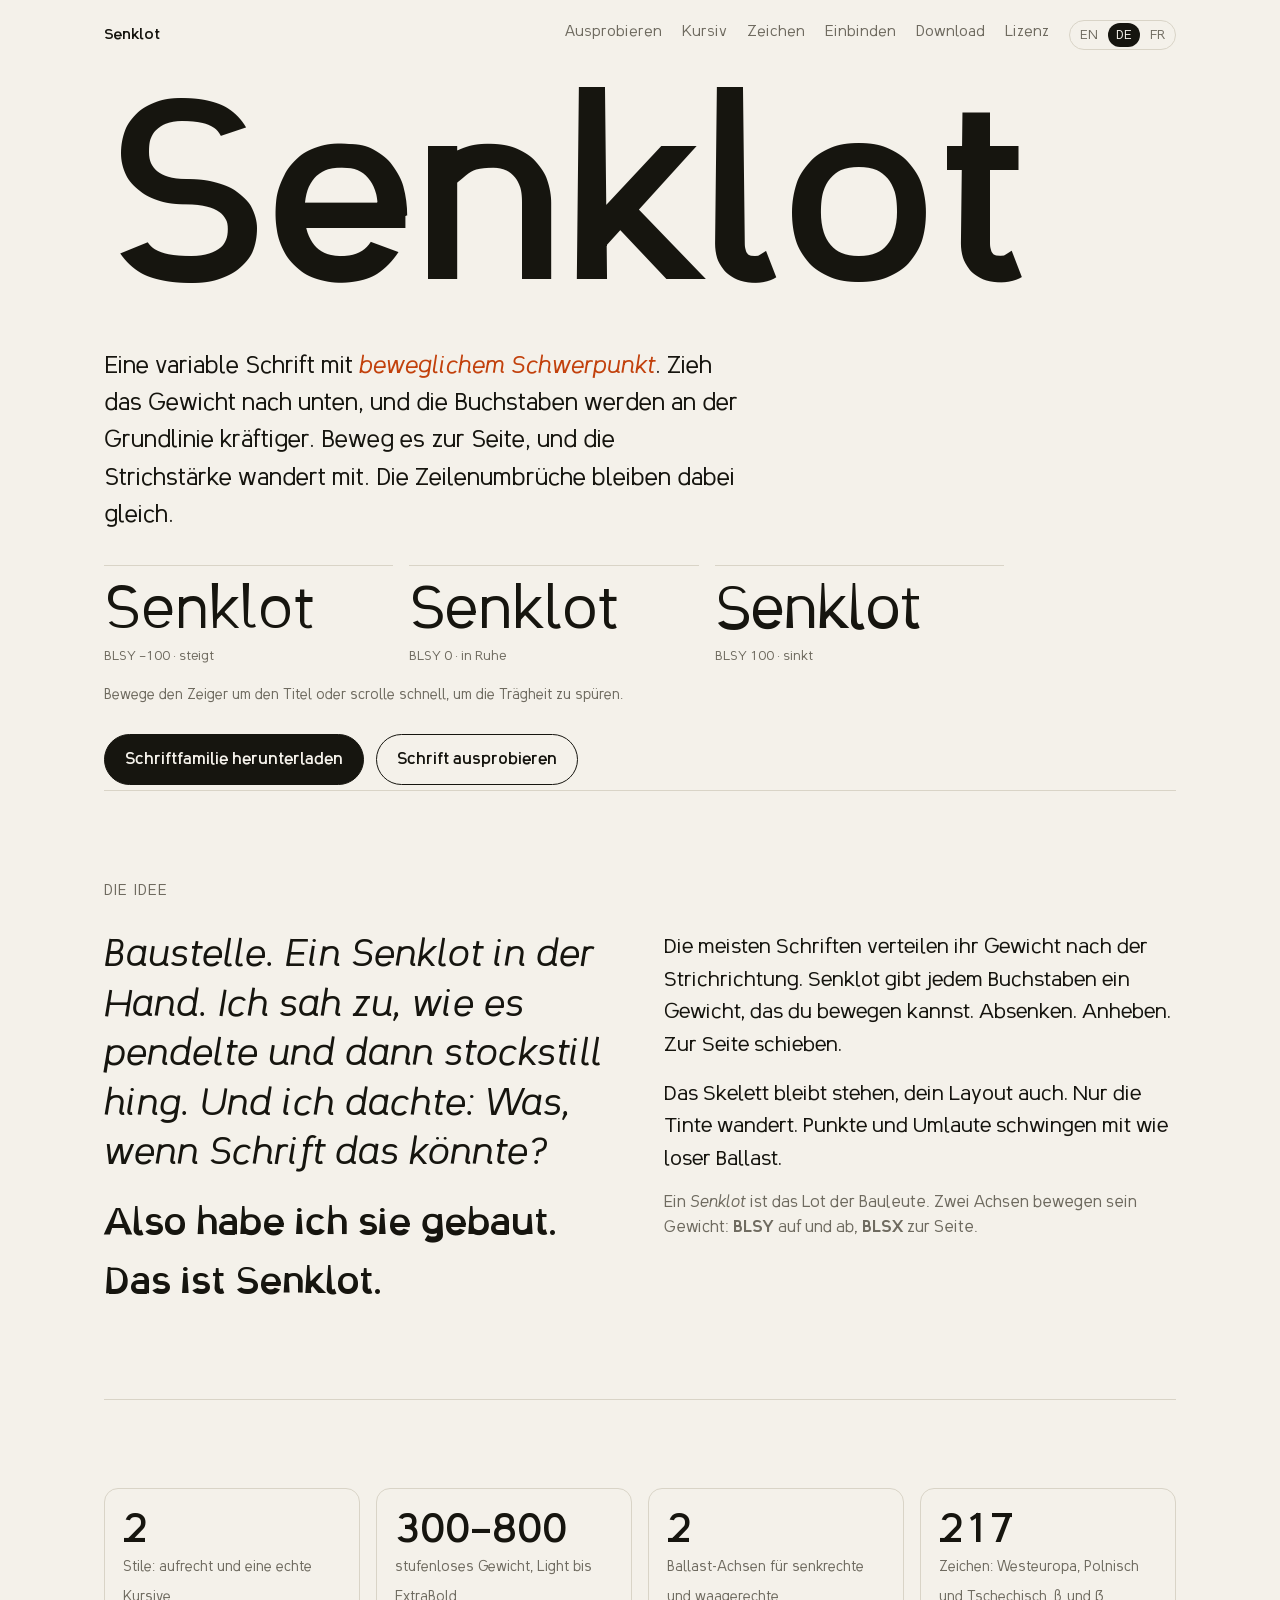
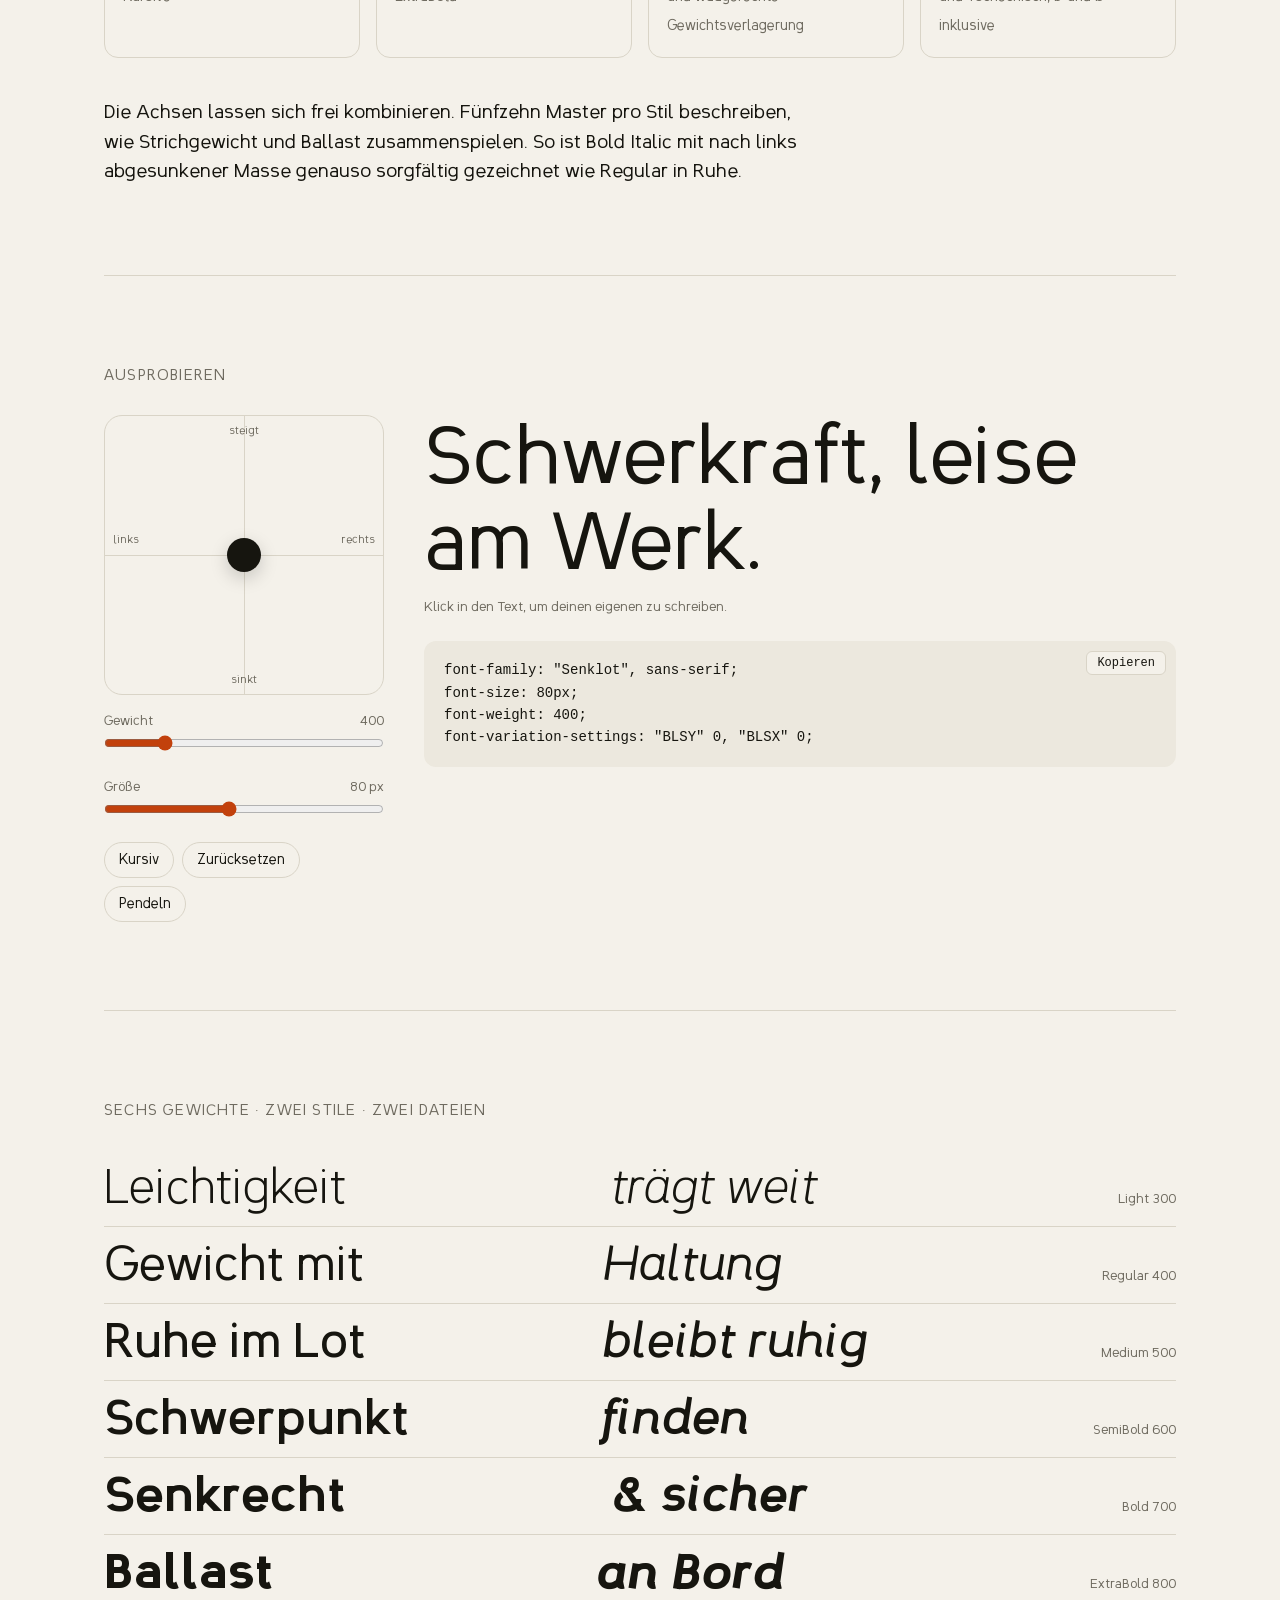
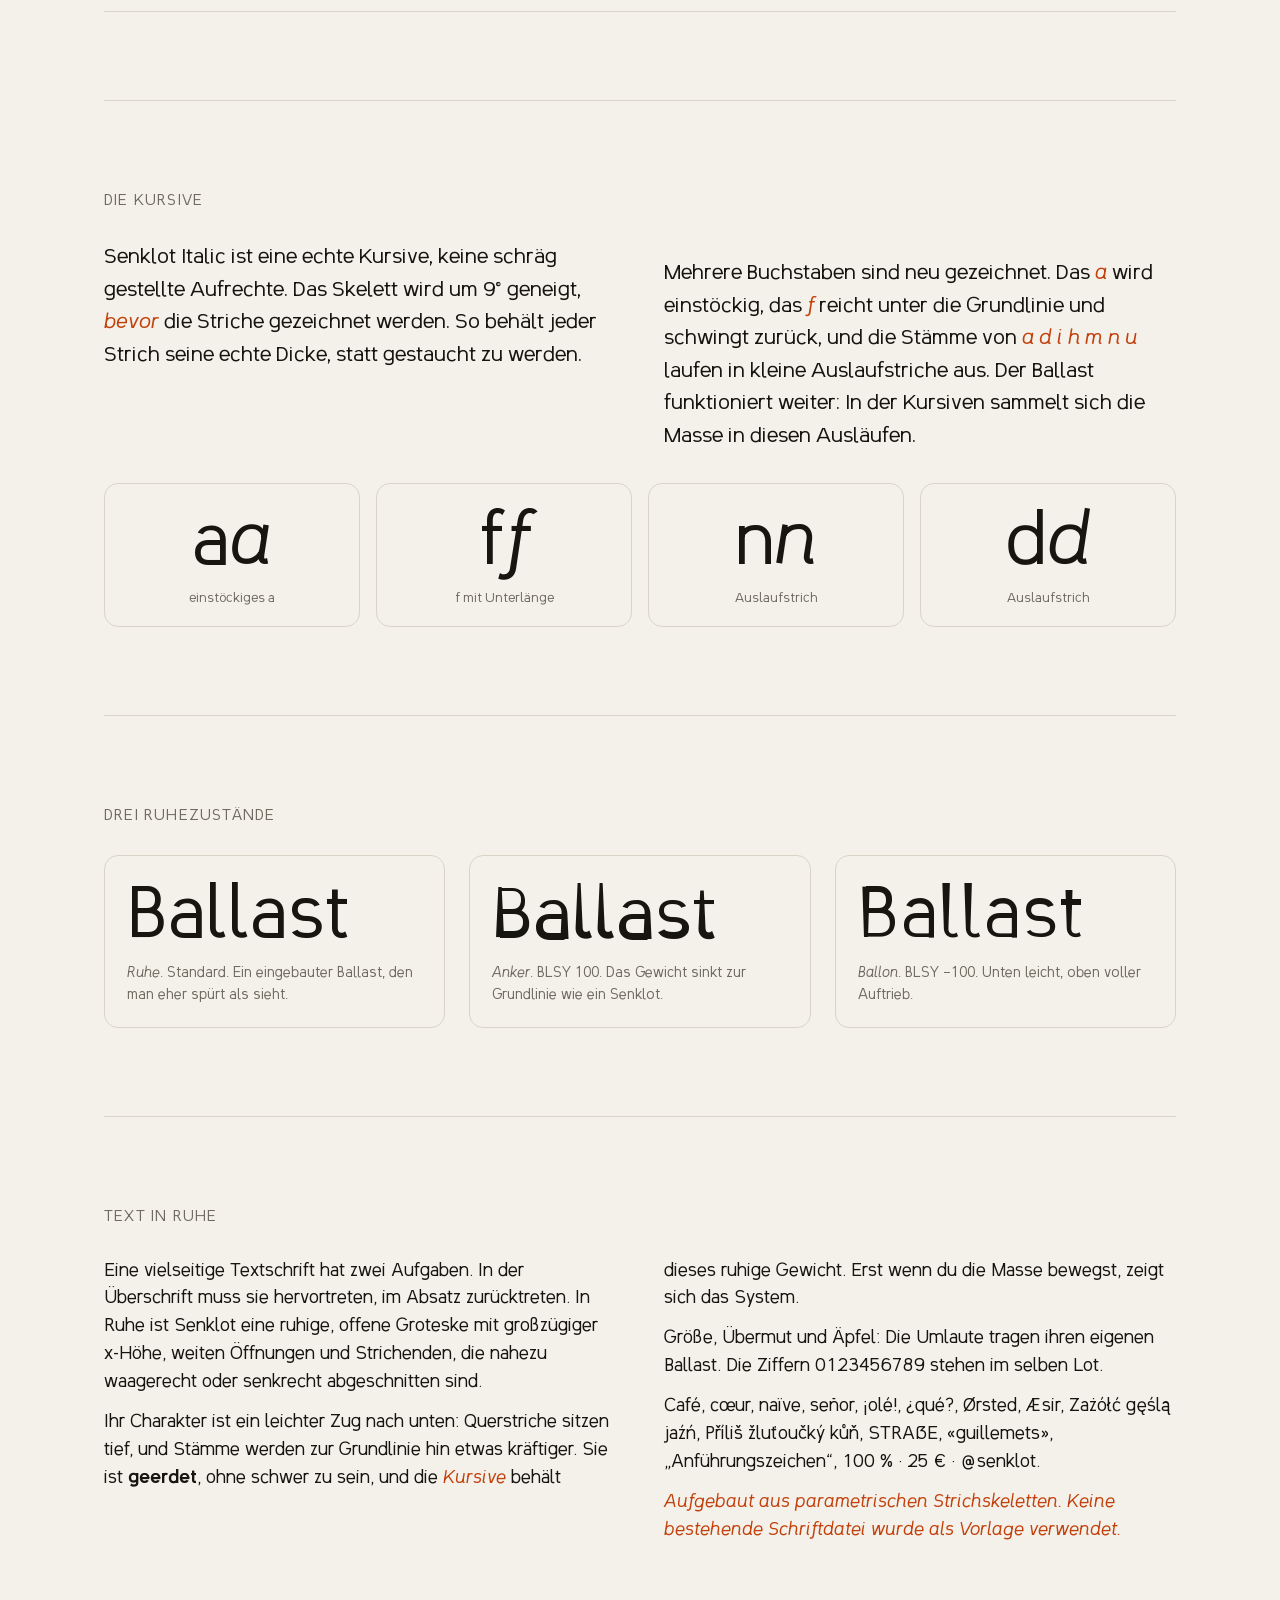
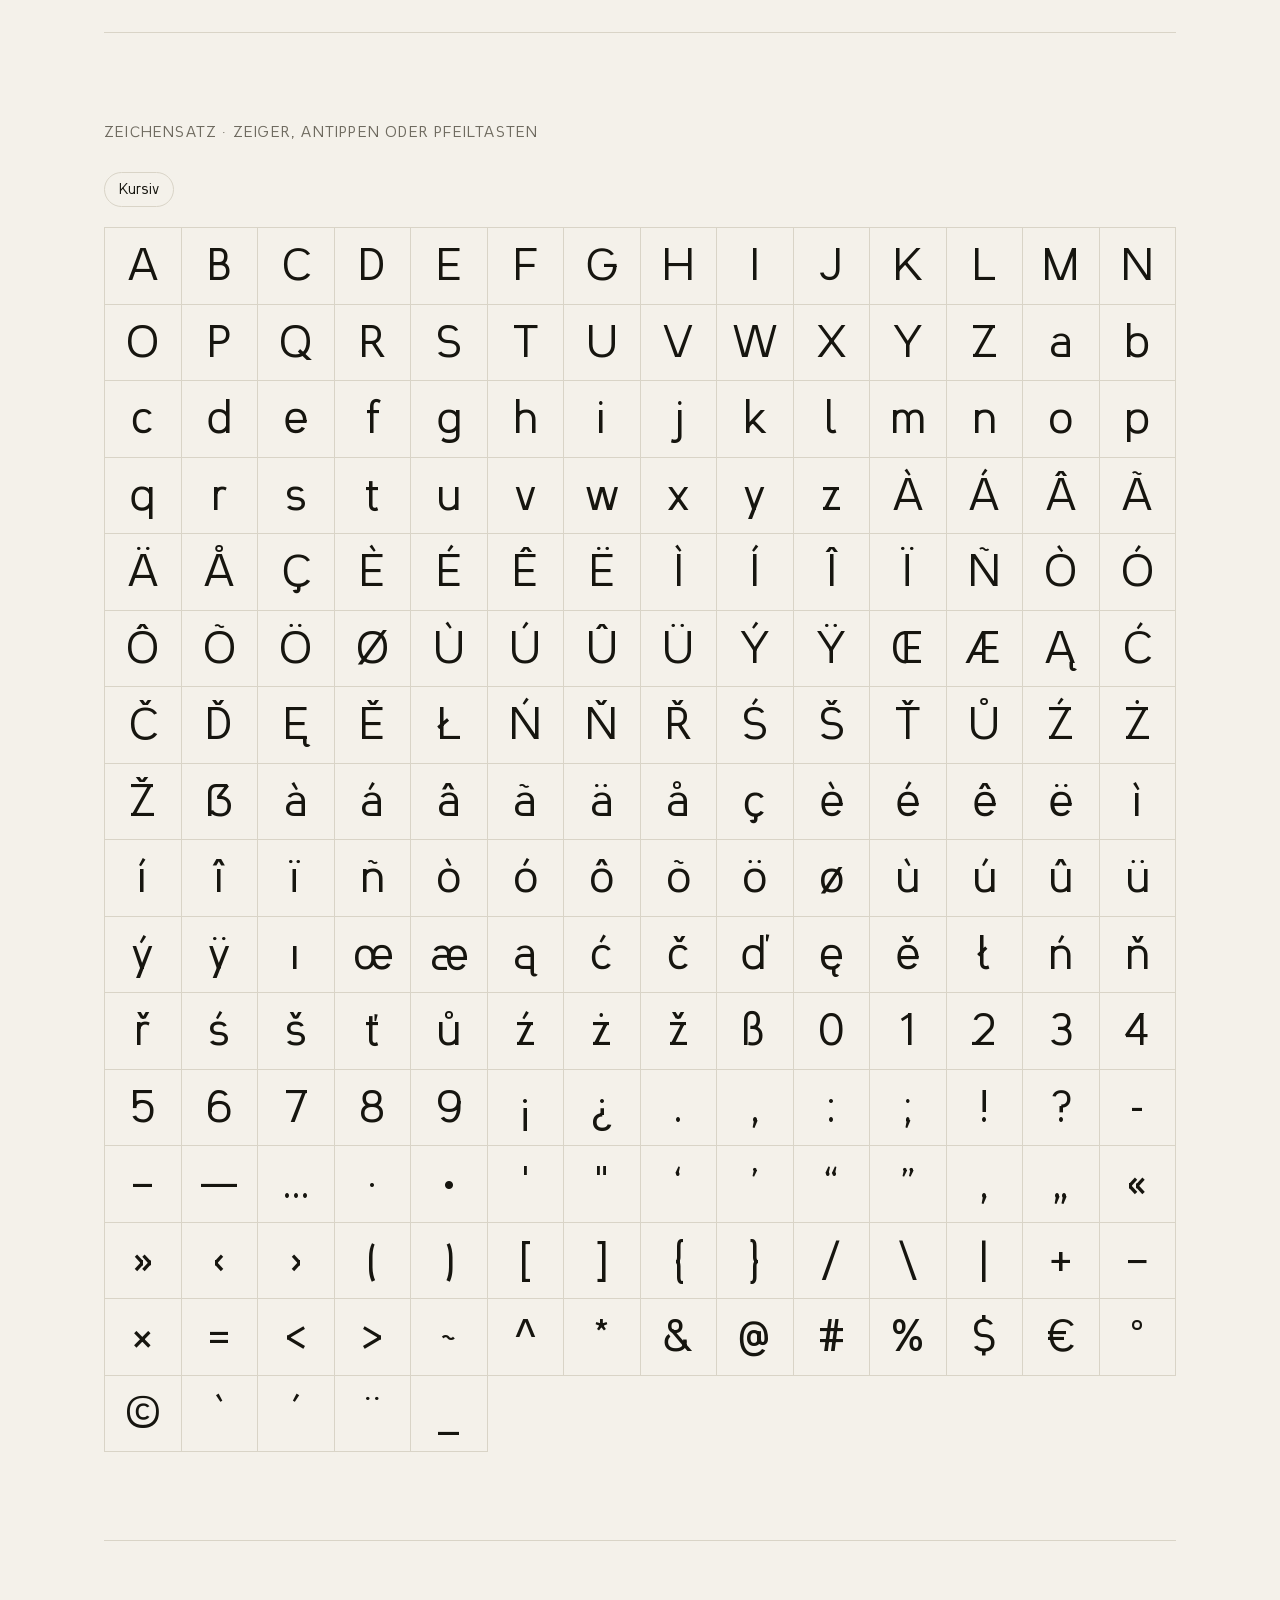
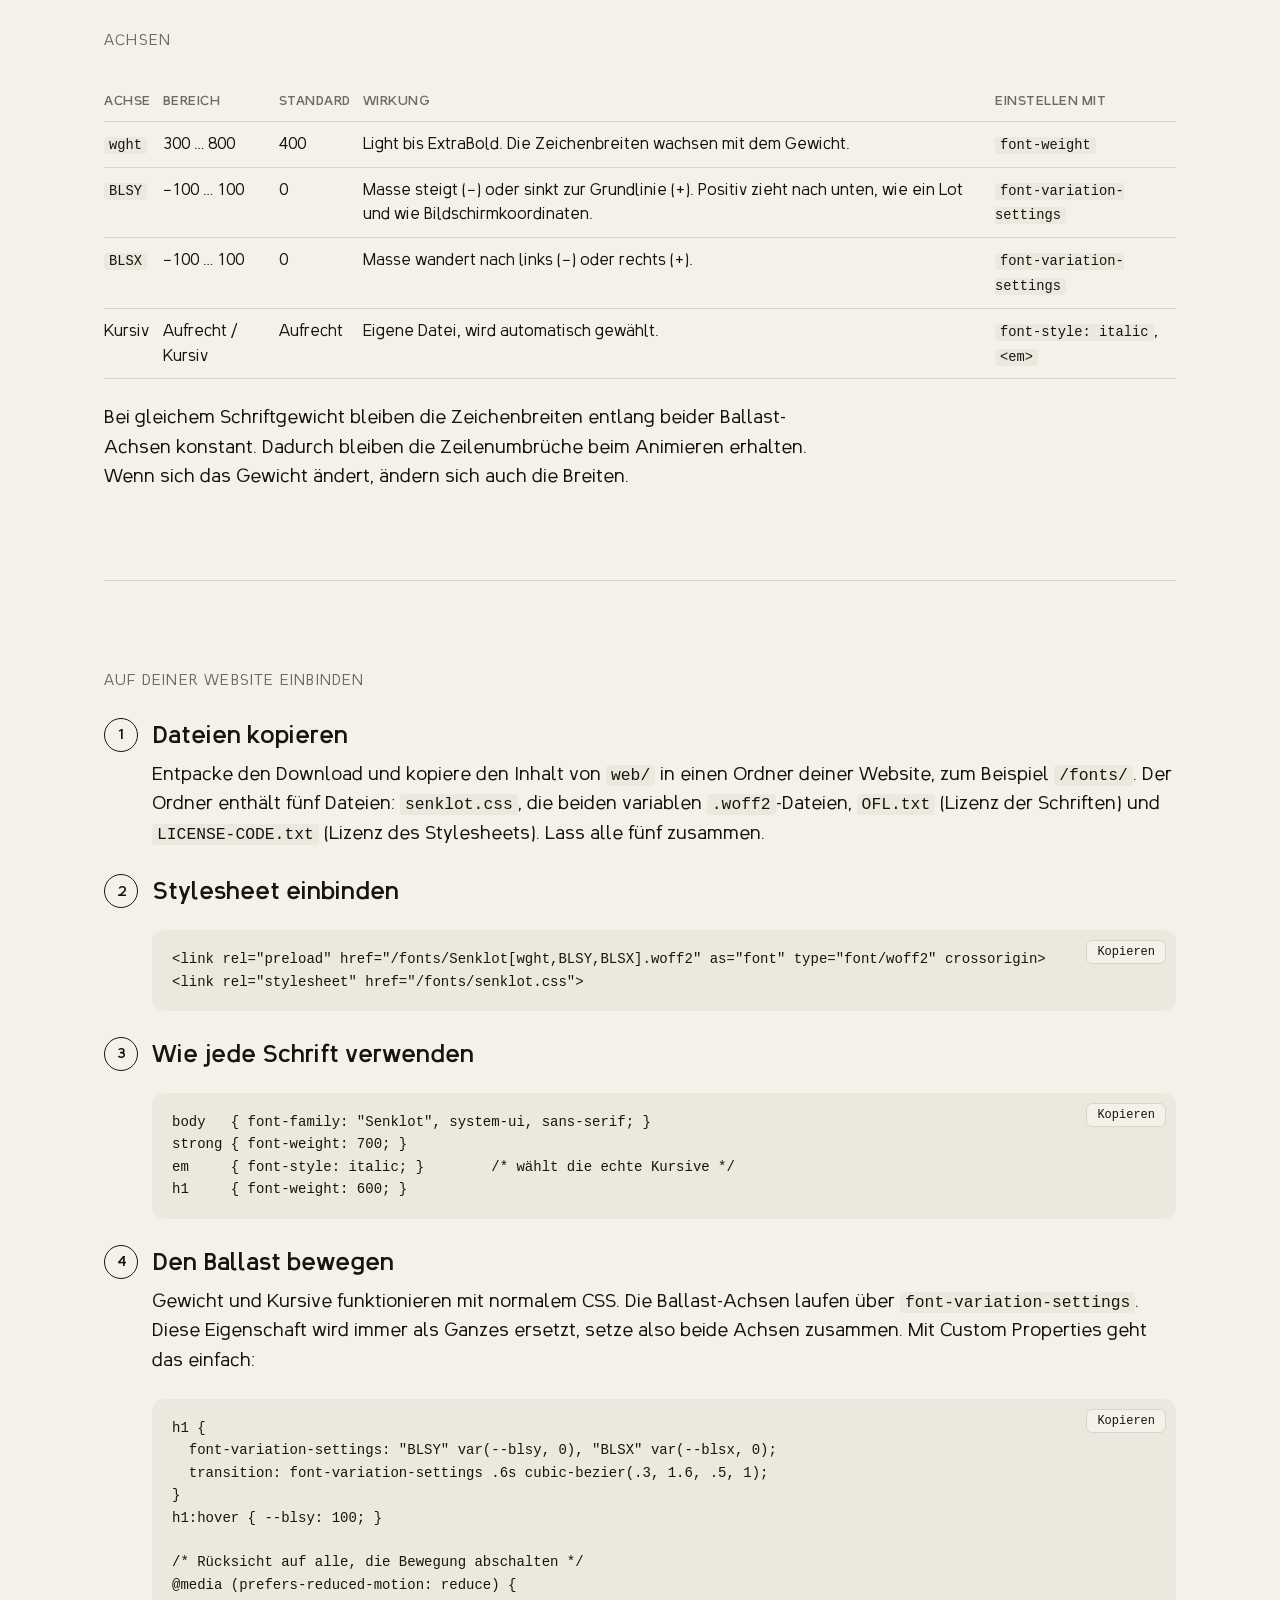
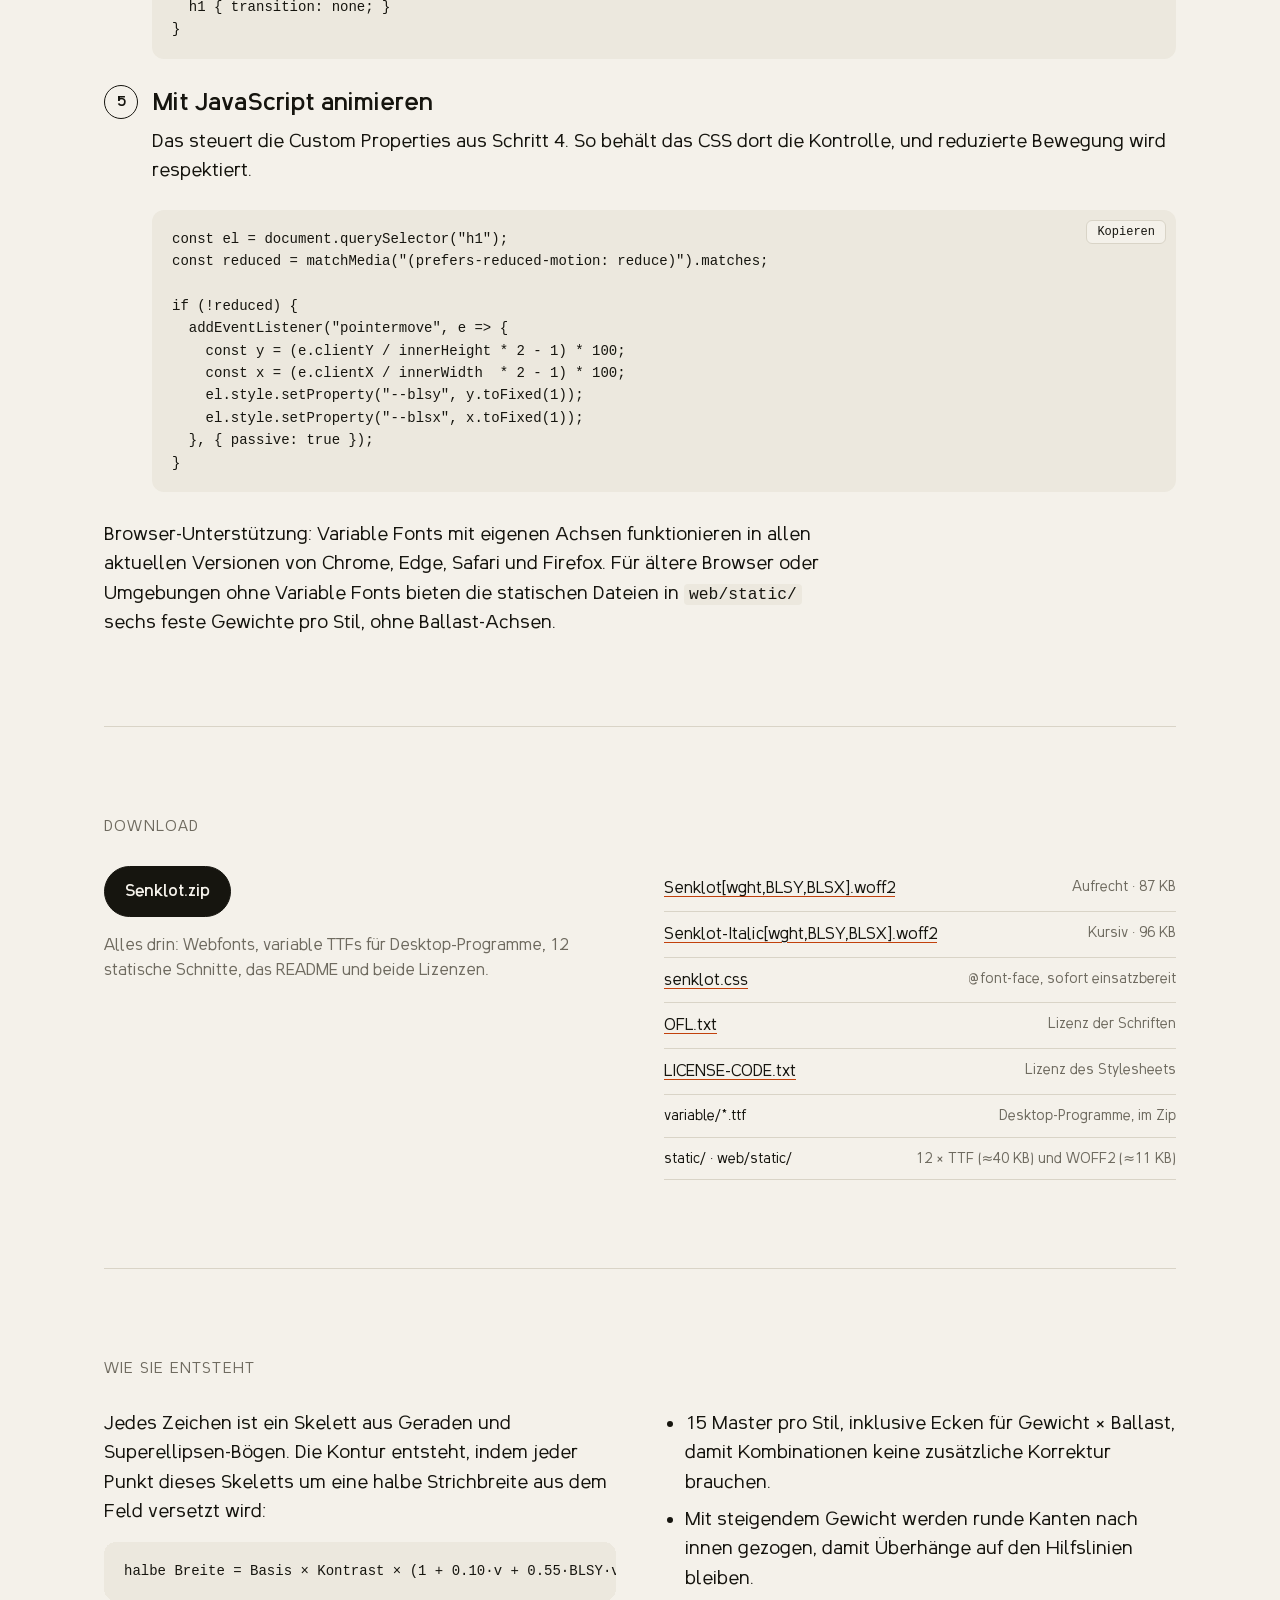
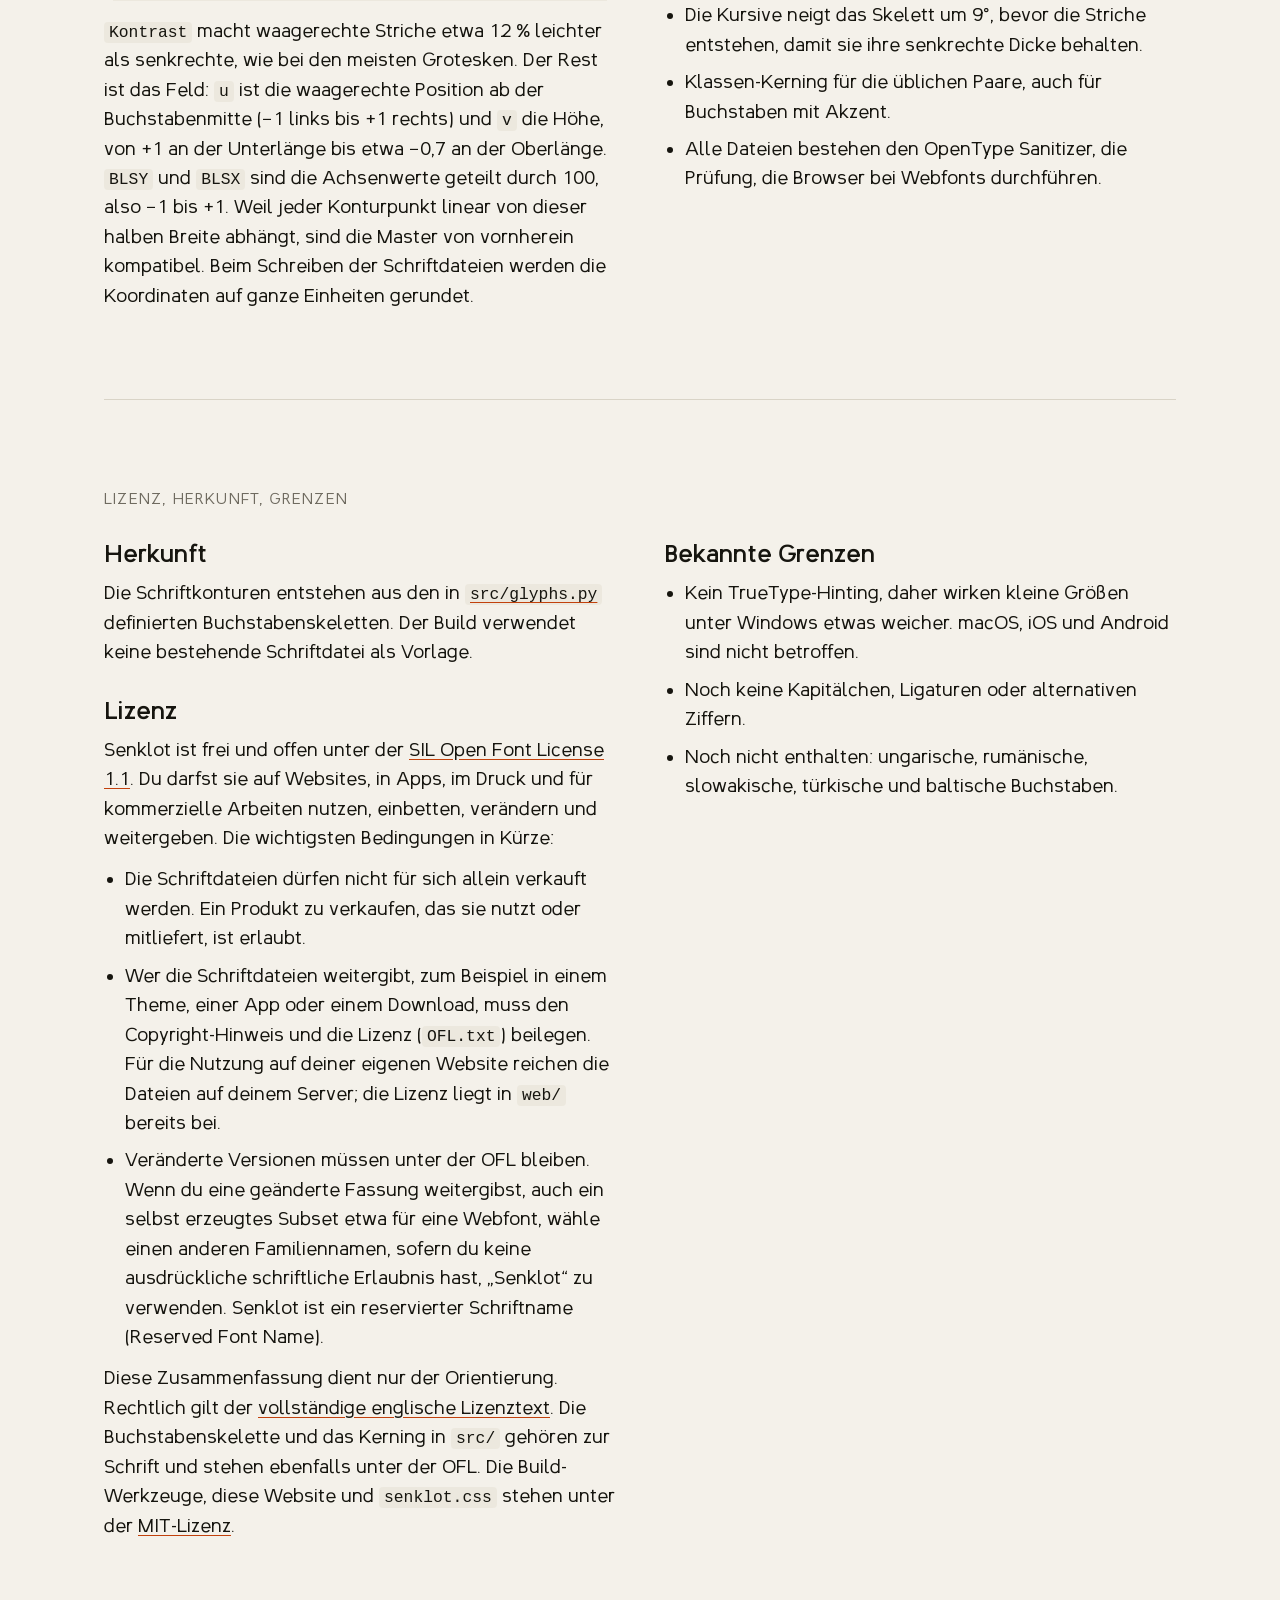
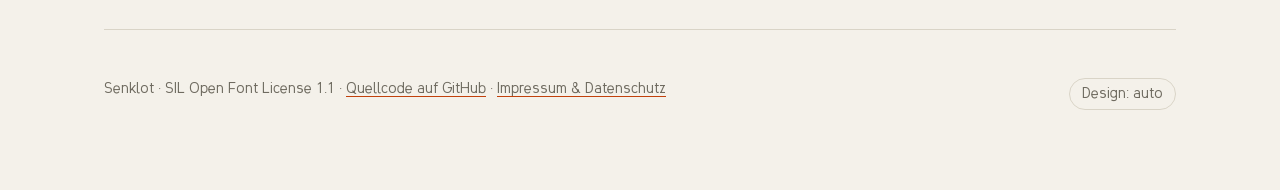
==== commit bb47a907: "Audit: accurate file sizes, provenance and terminal wording; README interpolation note Co-Authored-B" ====
--- a/docs/de/index.html
+++ b/docs/de/index.html
@@ -268,11 +268,11 @@
   <section>
     <h2>Text in Ruhe</h2>
     <div class="text">
-      <p>Eine vielseitige Textschrift hat zwei Aufgaben. In der Überschrift muss sie hervortreten, im Absatz zurücktreten. In Ruhe ist Senklot eine ruhige, offene Groteske mit großzügiger x-Höhe, weiten Öffnungen und gerade abgeschnittenen Strichenden, die auf dem Raster einrasten.</p>
+      <p>Eine vielseitige Textschrift hat zwei Aufgaben. In der Überschrift muss sie hervortreten, im Absatz zurücktreten. In Ruhe ist Senklot eine ruhige, offene Groteske mit großzügiger x-Höhe, weiten Öffnungen und Strichenden, die nahezu waagerecht oder senkrecht abgeschnitten sind.</p>
       <p>Ihr Charakter ist ein leichter Zug nach unten: Querstriche sitzen tief, und Stämme werden zur Grundlinie hin etwas kräftiger. Sie ist <strong>geerdet</strong>, ohne schwer zu sein, und die <em>Kursive</em> behält dieses ruhige Gewicht. Erst wenn du die Masse bewegst, zeigt sich das System.</p>
       <p>Größe, Übermut und Äpfel: Die Umlaute tragen ihren eigenen Ballast. Die Ziffern 0123456789 stehen im selben Lot.</p>
       <p>Café, cœur, naïve, señor, ¡olé!, ¿qué?, Ørsted, Æsir, Zażółć gęślą jaźń, Příliš žluťoučký kůň, STRAẞE, «guillemets», „Anführungszeichen“, 100 % · 25 € · @senklot.</p>
-      <p><em>Aufgebaut aus einem parametrischen Strichskelett. Jede Kontur ist eigene Geometrie; nichts ist von einer bestehenden Schrift nachgezeichnet oder abgeleitet.</em></p>
+      <p><em>Aufgebaut aus parametrischen Strichskeletten. Keine bestehende Schriftdatei wurde als Vorlage verwendet.</em></p>
     </div>
   </section>
 
@@ -342,16 +342,16 @@
     <div class="two">
       <div>
         <a class="btn solid" href="../downloads/Senklot.zip" download>Senklot.zip</a>
-        <p style="margin-top:16px;font-size:16px;color:var(--muted)">Alles drin: Webfonts, variable TTFs für Desktop-Programme, 12 statische Schnitte, das README und die Lizenz.</p>
+        <p style="margin-top:16px;font-size:16px;color:var(--muted)">Alles drin: Webfonts, variable TTFs für Desktop-Programme, 12 statische Schnitte, das README und beide Lizenzen.</p>
       </div>
       <ul class="files">
         <li><a href="../fonts/Senklot[wght,BLSY,BLSX].woff2" download>Senklot[wght,BLSY,BLSX].woff2</a><span>Aufrecht · 87 KB</span></li>
-        <li><a href="../fonts/Senklot-Italic[wght,BLSY,BLSX].woff2" download>Senklot-Italic[wght,BLSY,BLSX].woff2</a><span>Kursiv · 95 KB</span></li>
+        <li><a href="../fonts/Senklot-Italic[wght,BLSY,BLSX].woff2" download>Senklot-Italic[wght,BLSY,BLSX].woff2</a><span>Kursiv · 96 KB</span></li>
         <li><a href="../fonts/senklot.css" download>senklot.css</a><span>@font-face, sofort einsatzbereit</span></li>
         <li><a href="../fonts/OFL.txt" download>OFL.txt</a><span>Lizenz der Schriften</span></li>
         <li><a href="../fonts/LICENSE-CODE.txt" download>LICENSE-CODE.txt</a><span>Lizenz des Stylesheets</span></li>
         <li><span style="color:inherit">variable/*.ttf</span><span>Desktop-Programme, im Zip</span></li>
-        <li><span style="color:inherit">static/ · web/static/</span><span>12 × TTF und WOFF2, je ≈10 KB</span></li>
+        <li><span style="color:inherit">static/ · web/static/</span><span>12 × TTF (≈40 KB) und WOFF2 (≈11 KB)</span></li>
       </ul>
     </div>
   </section>
@@ -524,7 +524,7 @@
   render();
 
   // ---- glyph grid ----
-  const chars = 'ABCDEFGHIJKLMNOPQRSTUVWXYZabcdefghijklmnopqrstuvwxyzÀÁÂÃÄÅÇÈÉÊËÌÍÎÏÑÒÓÔÕÖØÙÚÛÜÝŸŒÆĄĆČĎĘĚŁŃŇŘŚŠŤŮŹŻŽẞàáâãäåçèéêëìíîïñòóôõöøùúûüýÿœæąćčďęěłńňřśšťůźżžß0123456789¡¿.,:;!?-–—…·•\'"‘’“”‚„«»‹›()[]{}/\\|+−×=<>~^*&@#%$€°©`´¨_';
+  const chars = 'ABCDEFGHIJKLMNOPQRSTUVWXYZabcdefghijklmnopqrstuvwxyzÀÁÂÃÄÅÇÈÉÊËÌÍÎÏÑÒÓÔÕÖØÙÚÛÜÝŸŒÆĄĆČĎĘĚŁŃŇŘŚŠŤŮŹŻŽẞàáâãäåçèéêëìíîïñòóôõöøùúûüýÿıœæąćčďęěłńňřśšťůźżžß0123456789¡¿.,:;!?-–—…·•\'"‘’“”‚„«»‹›()[]{}/\\|+−×=<>~^*&@#%$€°©`´¨_';
   const grid = $('grid');
   for (const c of chars) {
     const d = document.createElement('div'); d.textContent = c; d.tabIndex = grid.children.length ? -1 : 0;
